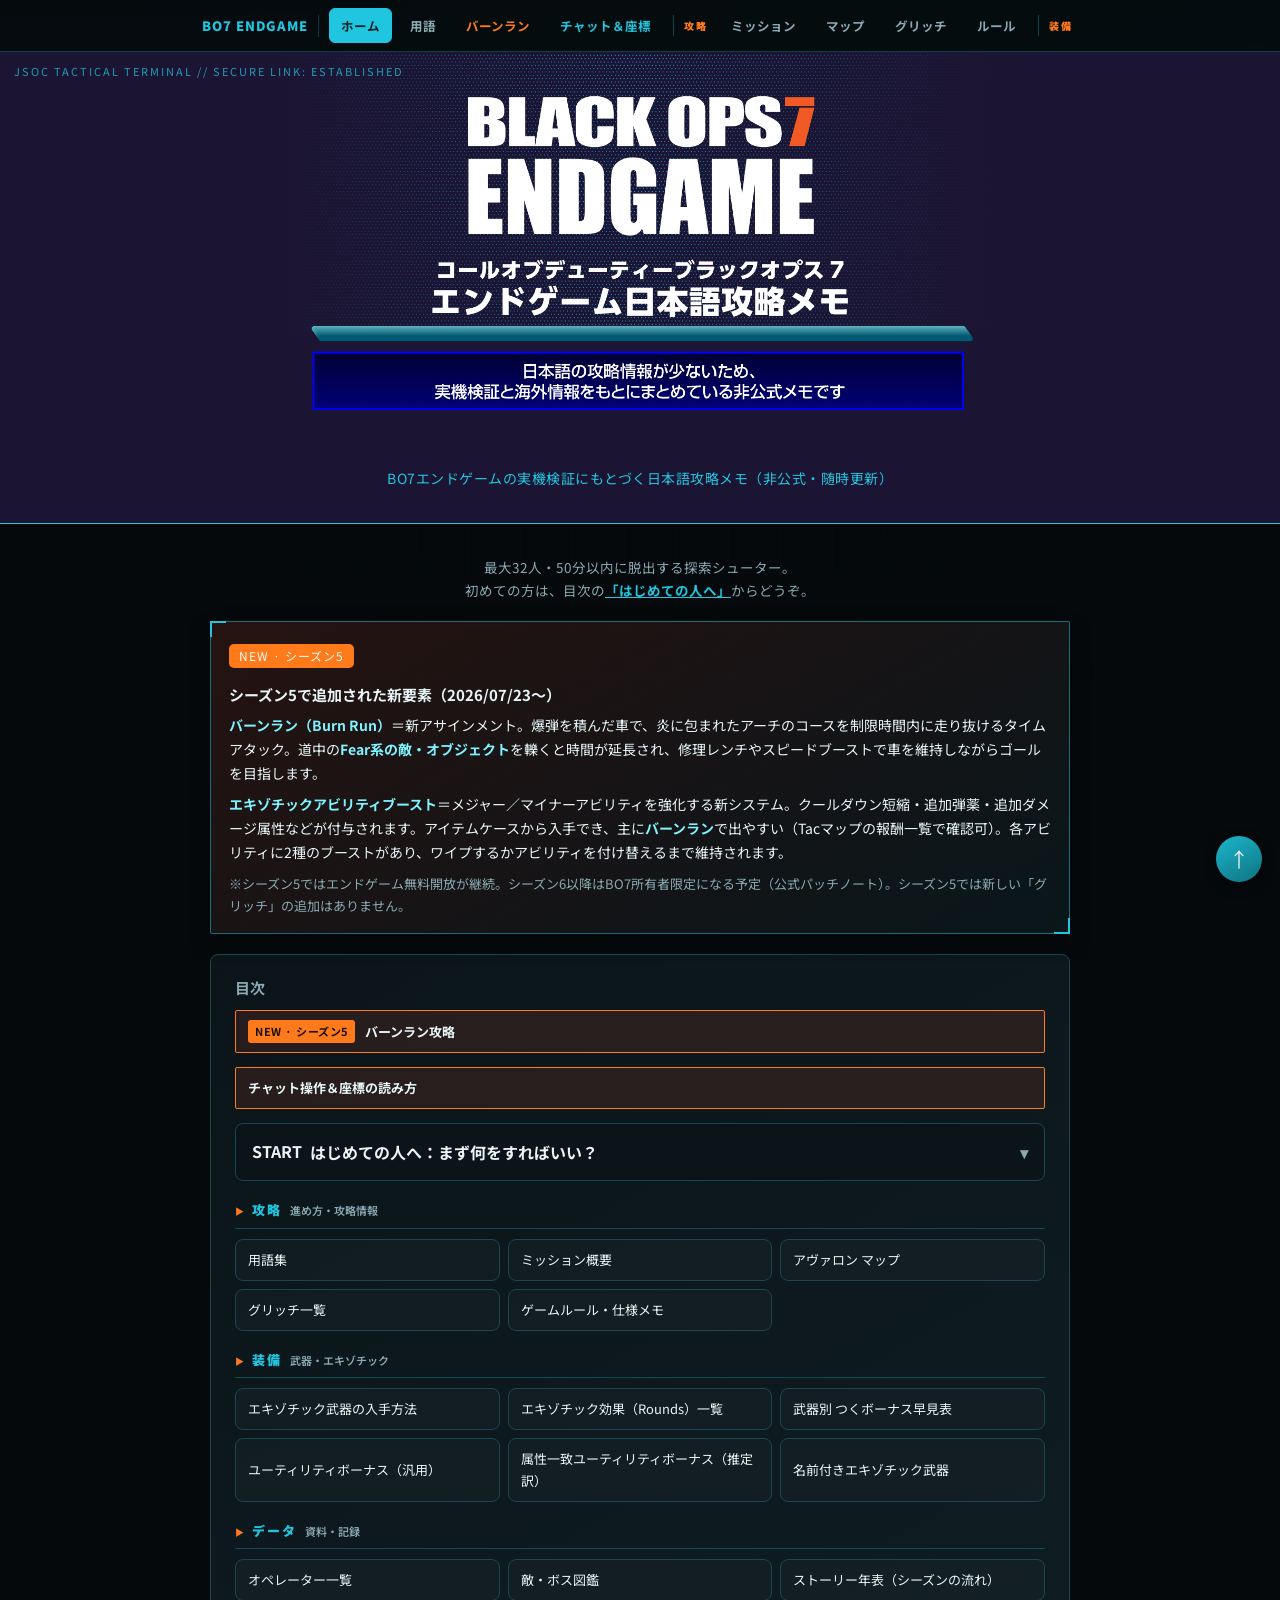
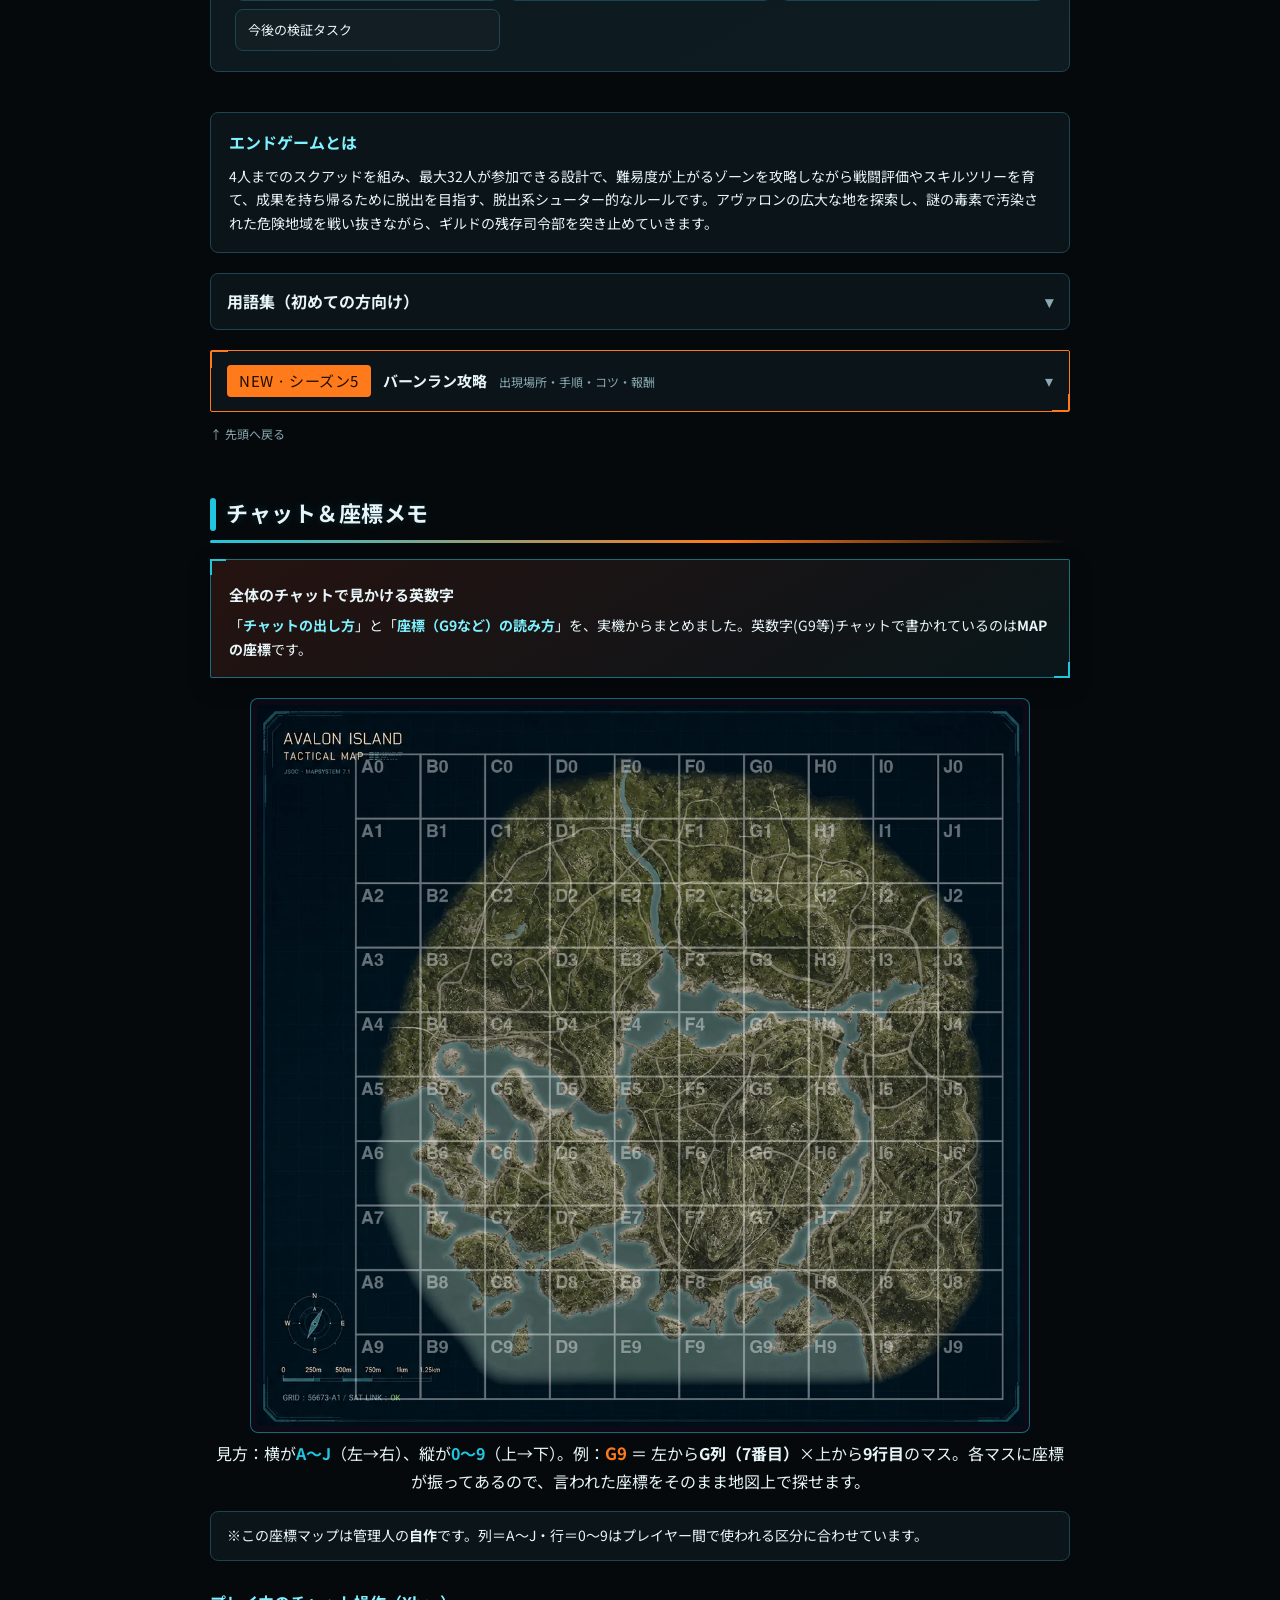
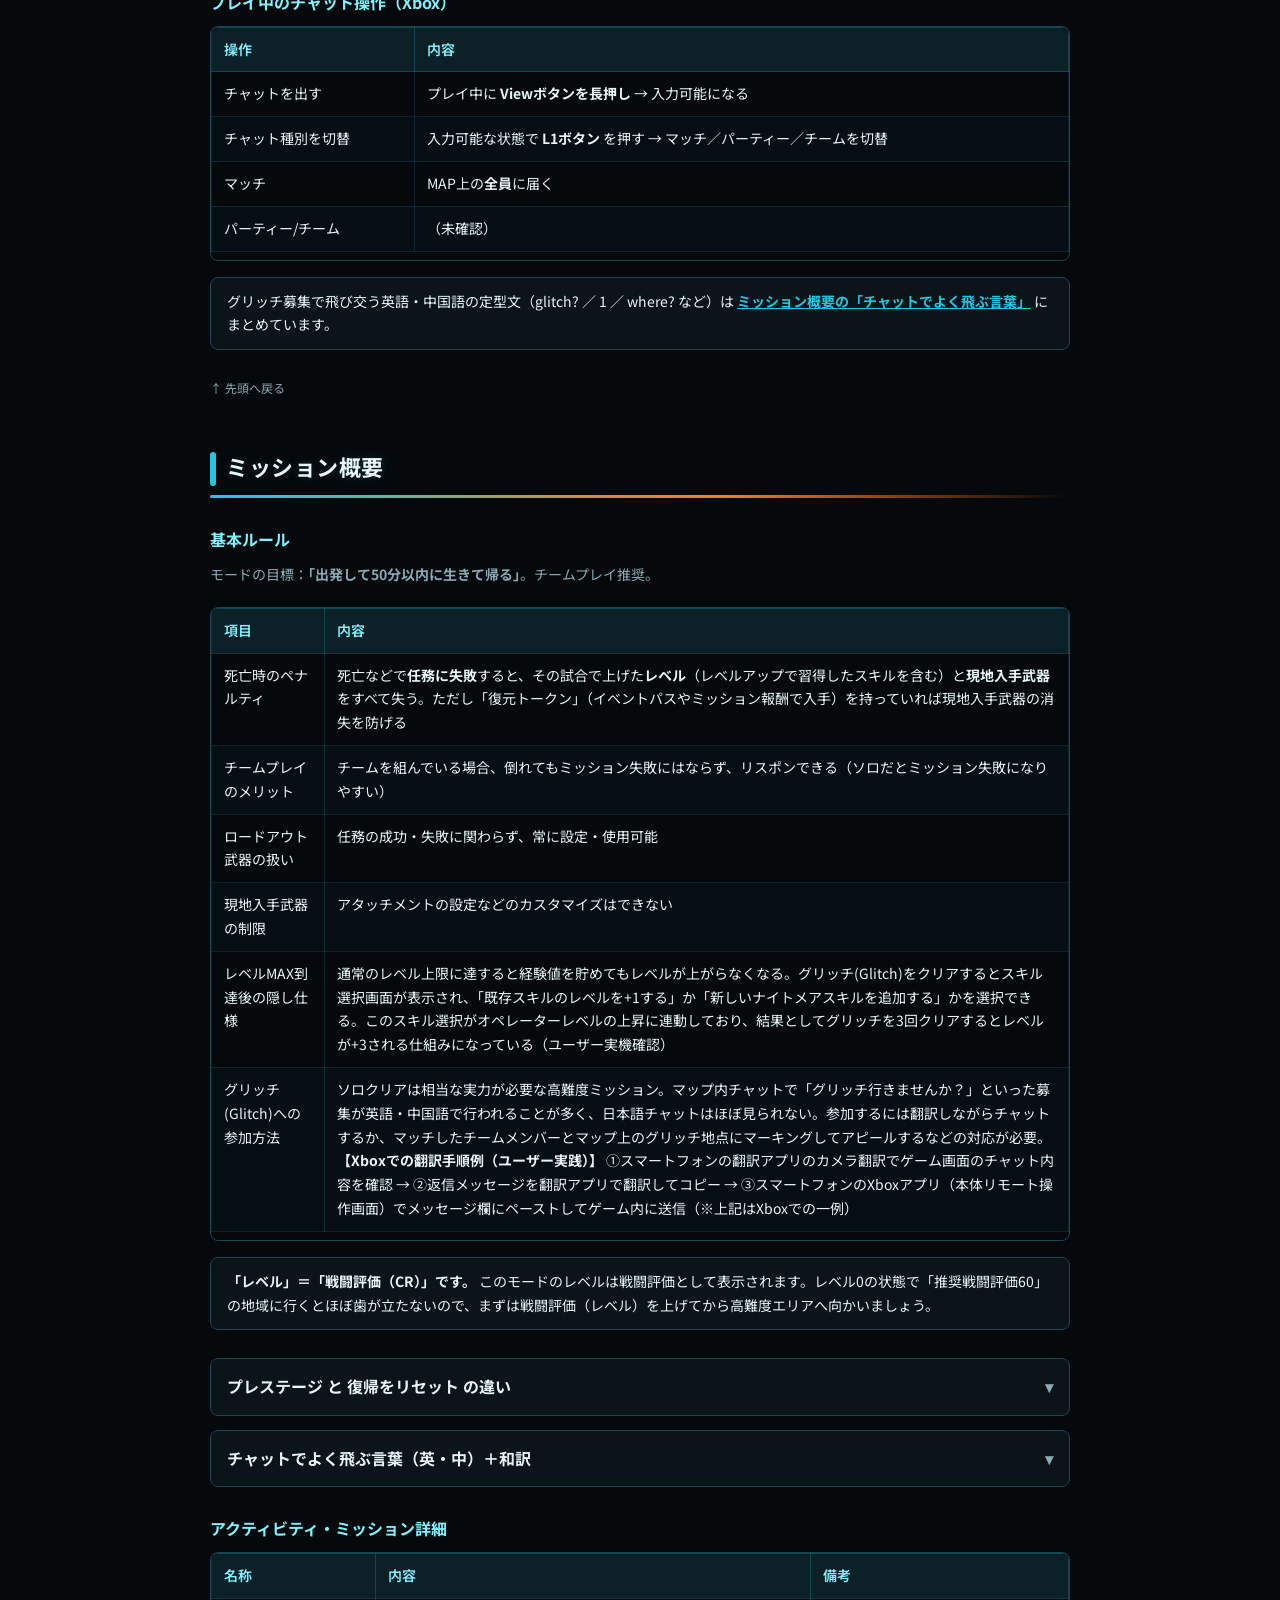
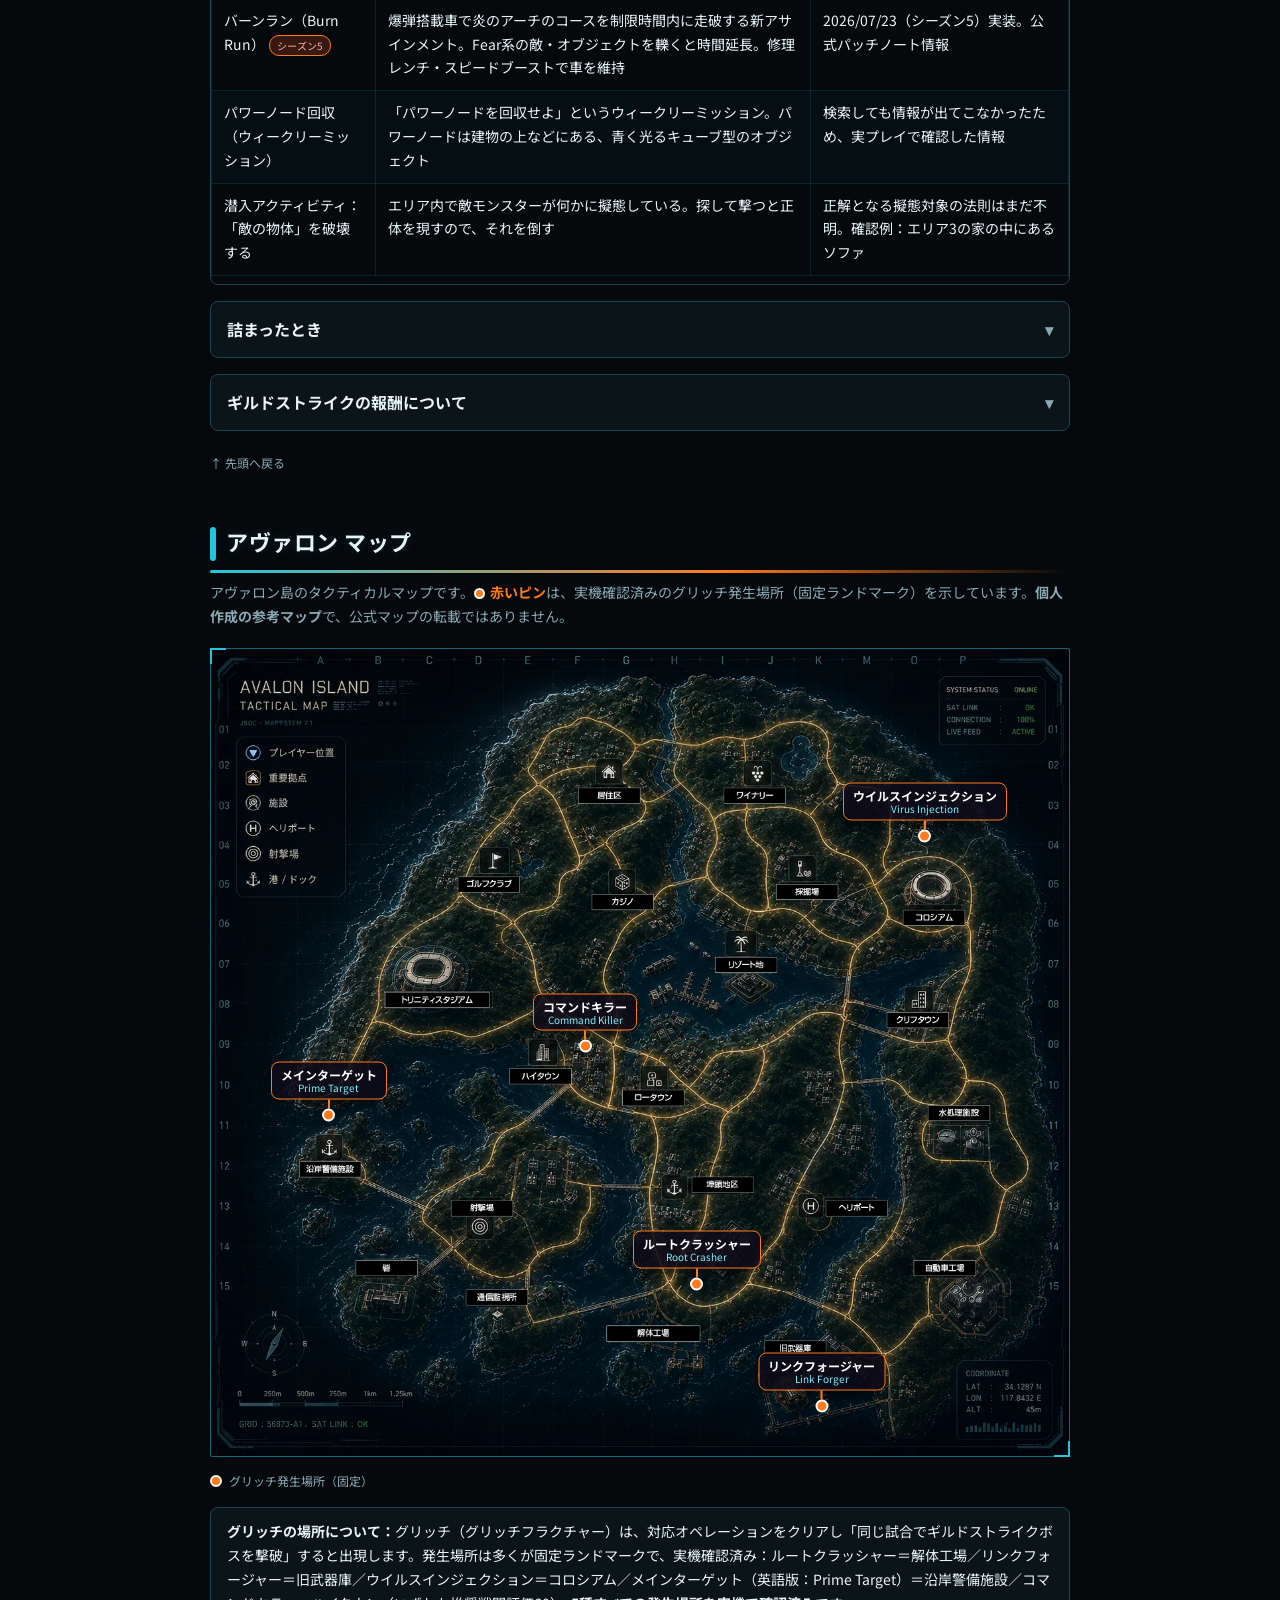
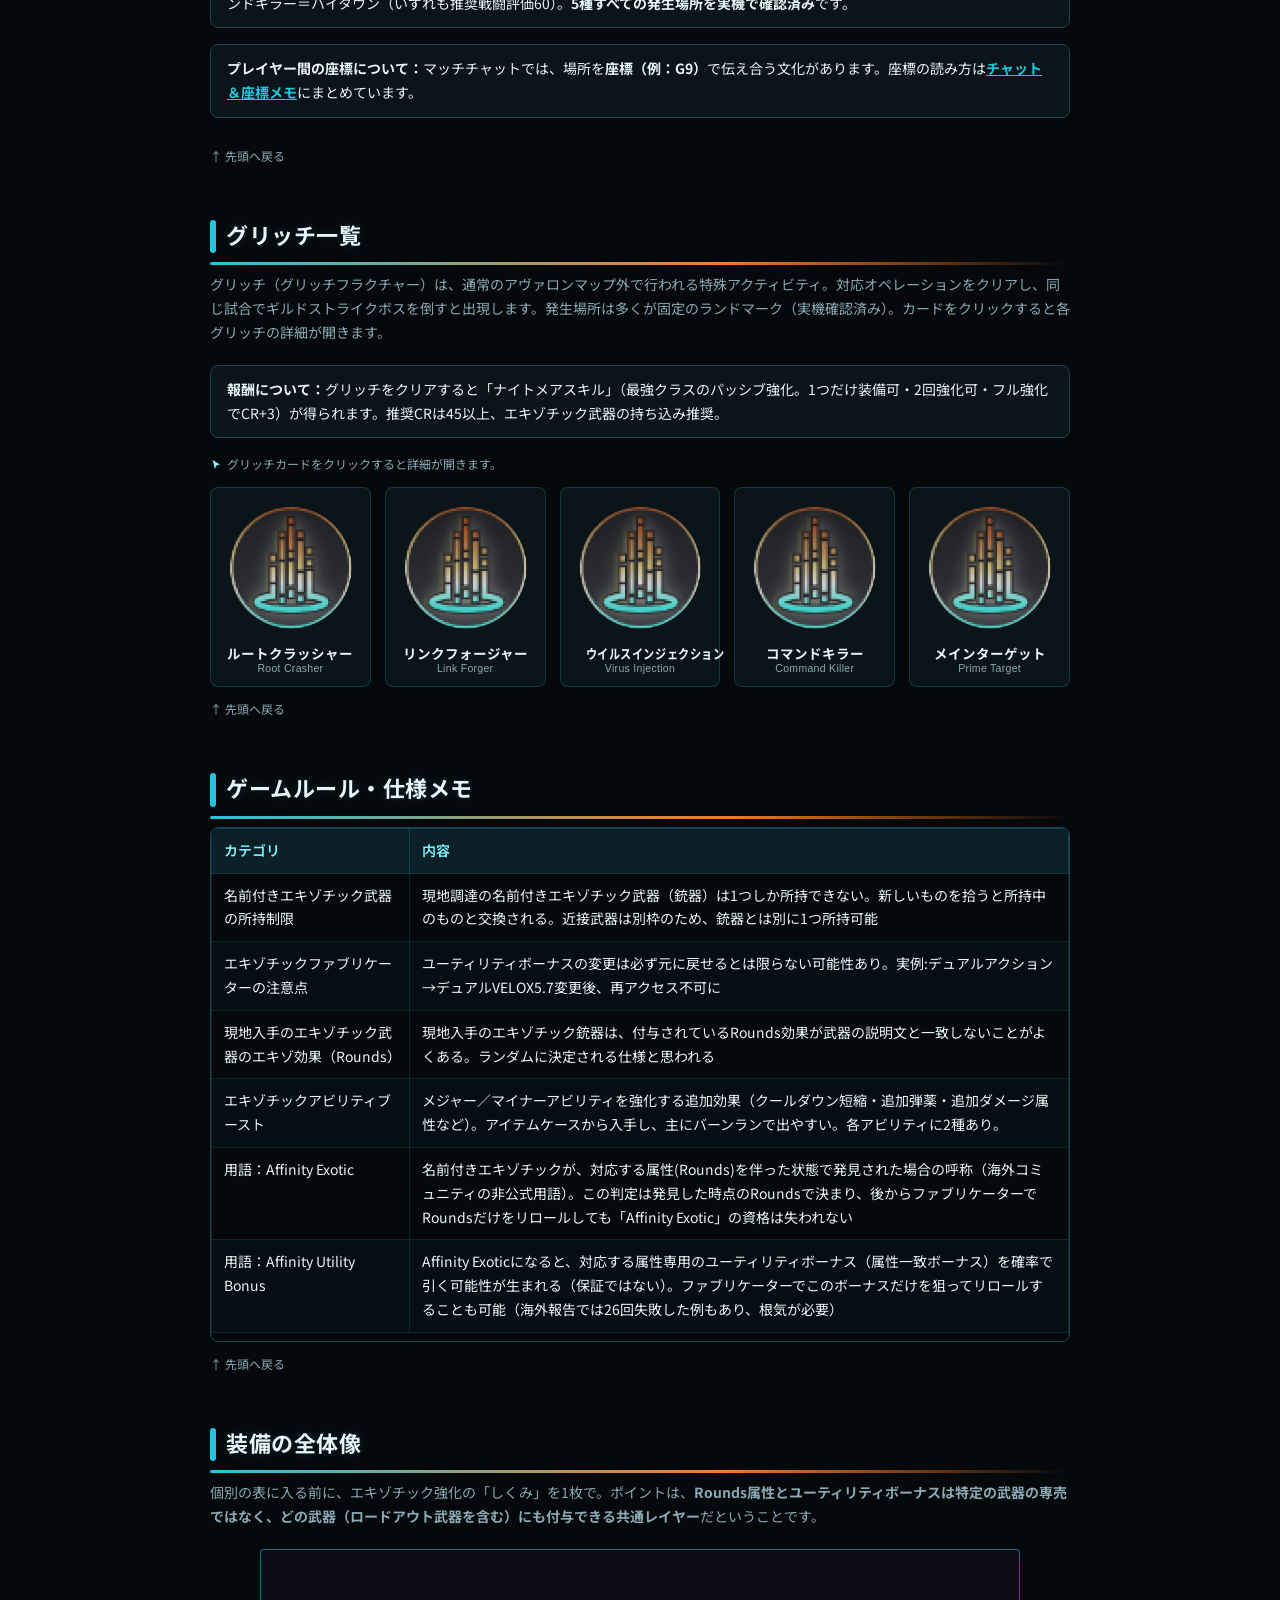
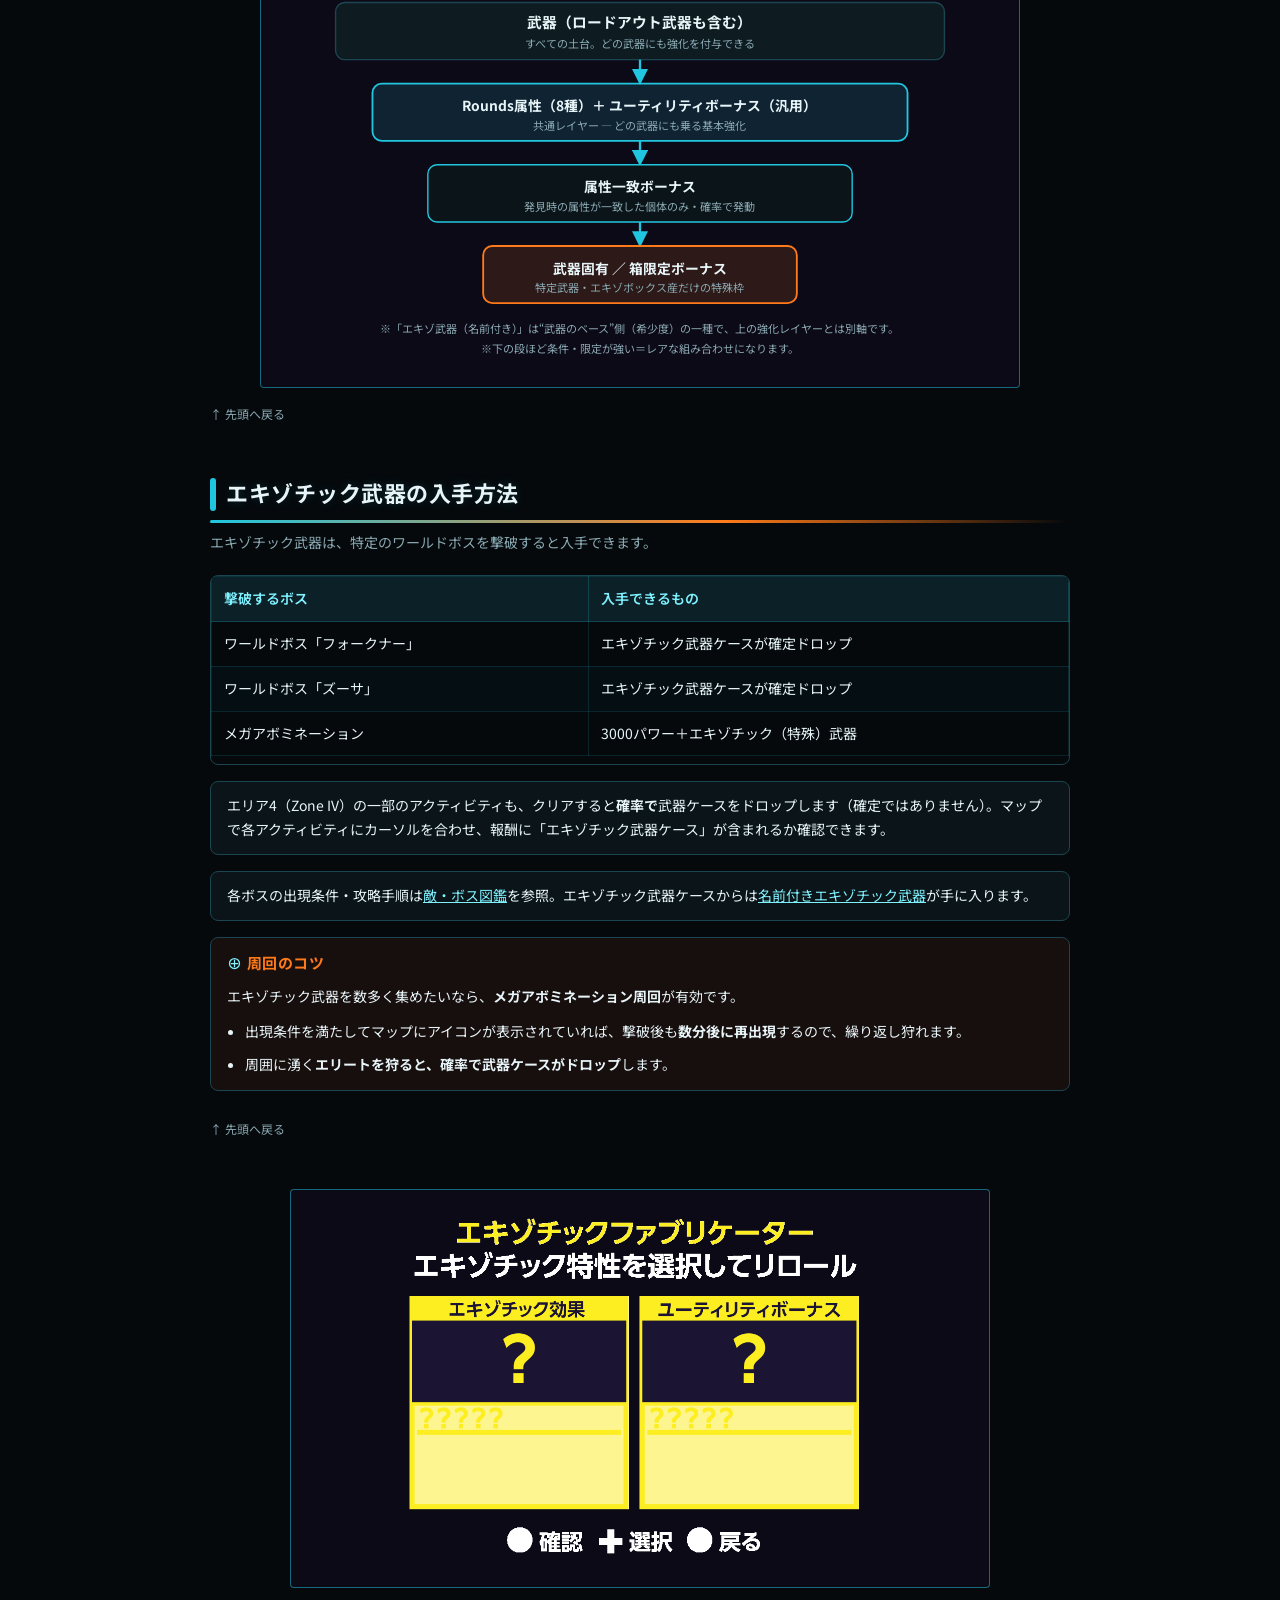
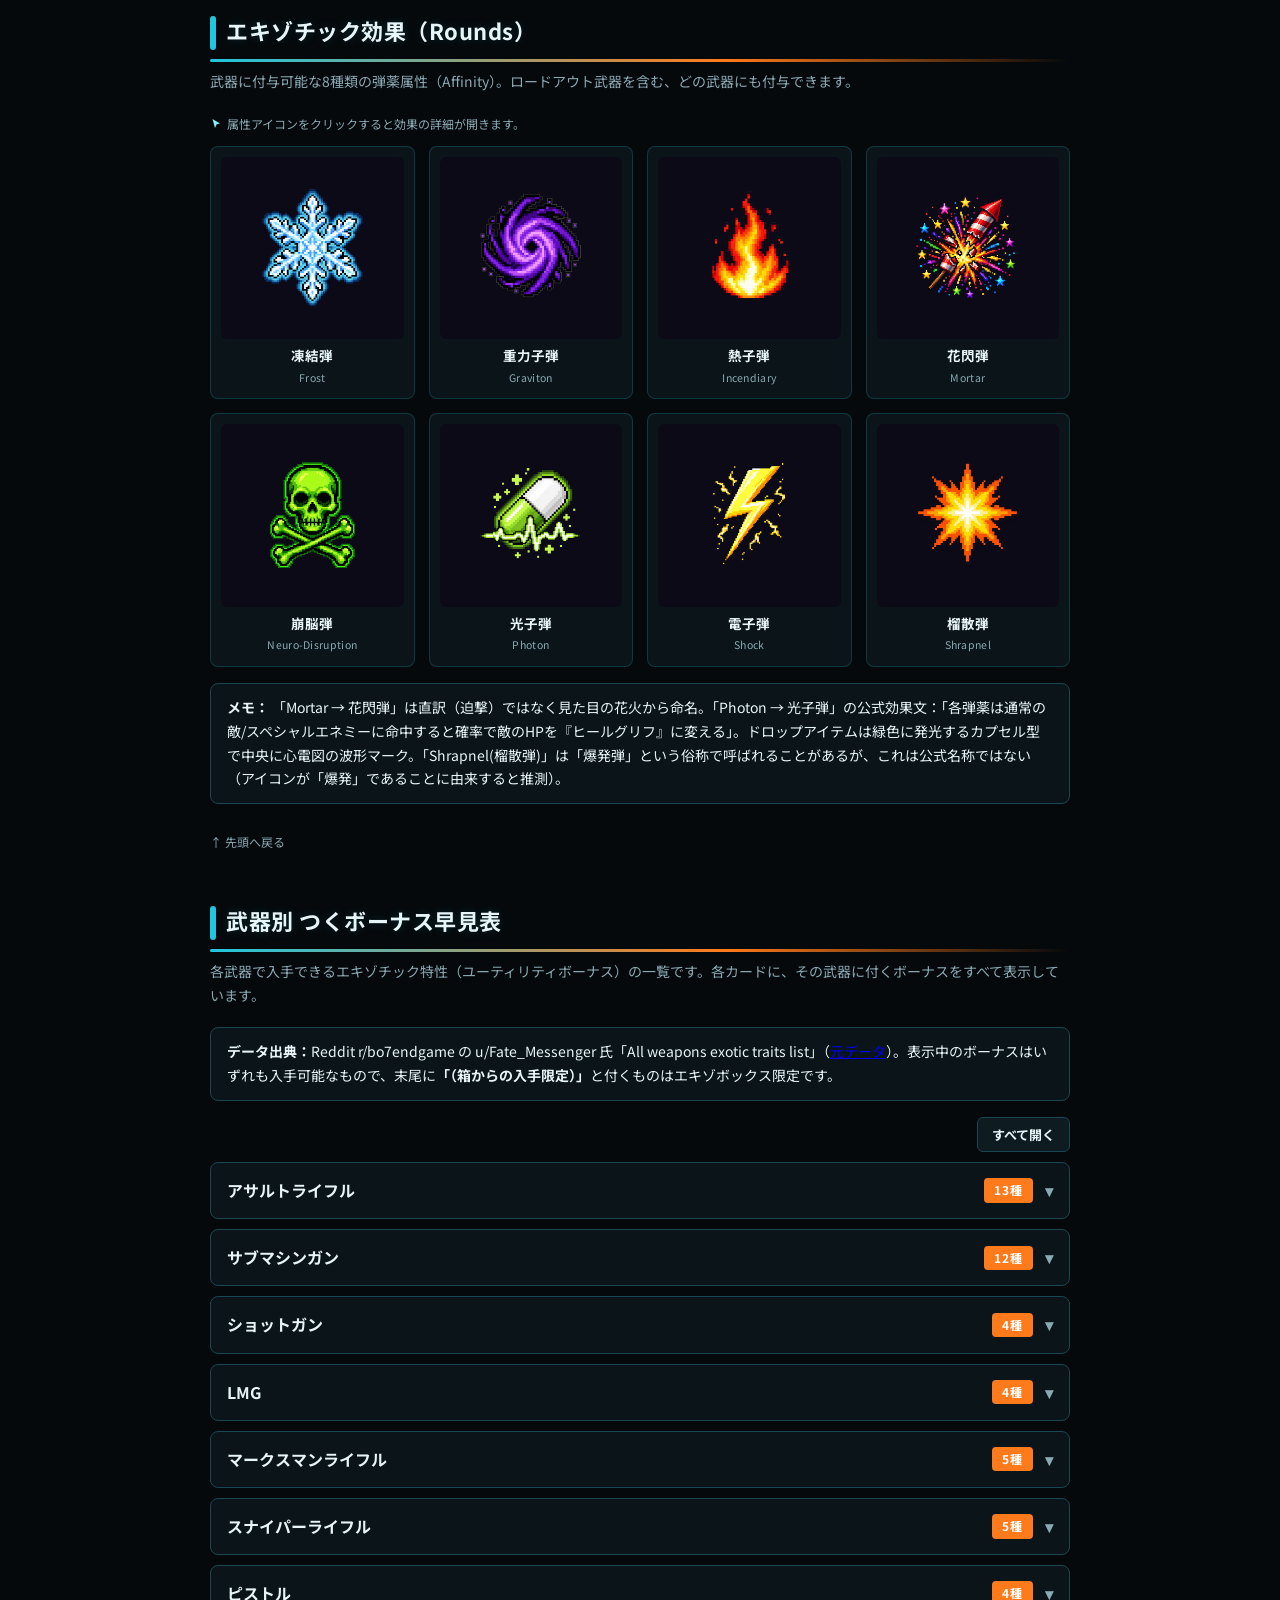
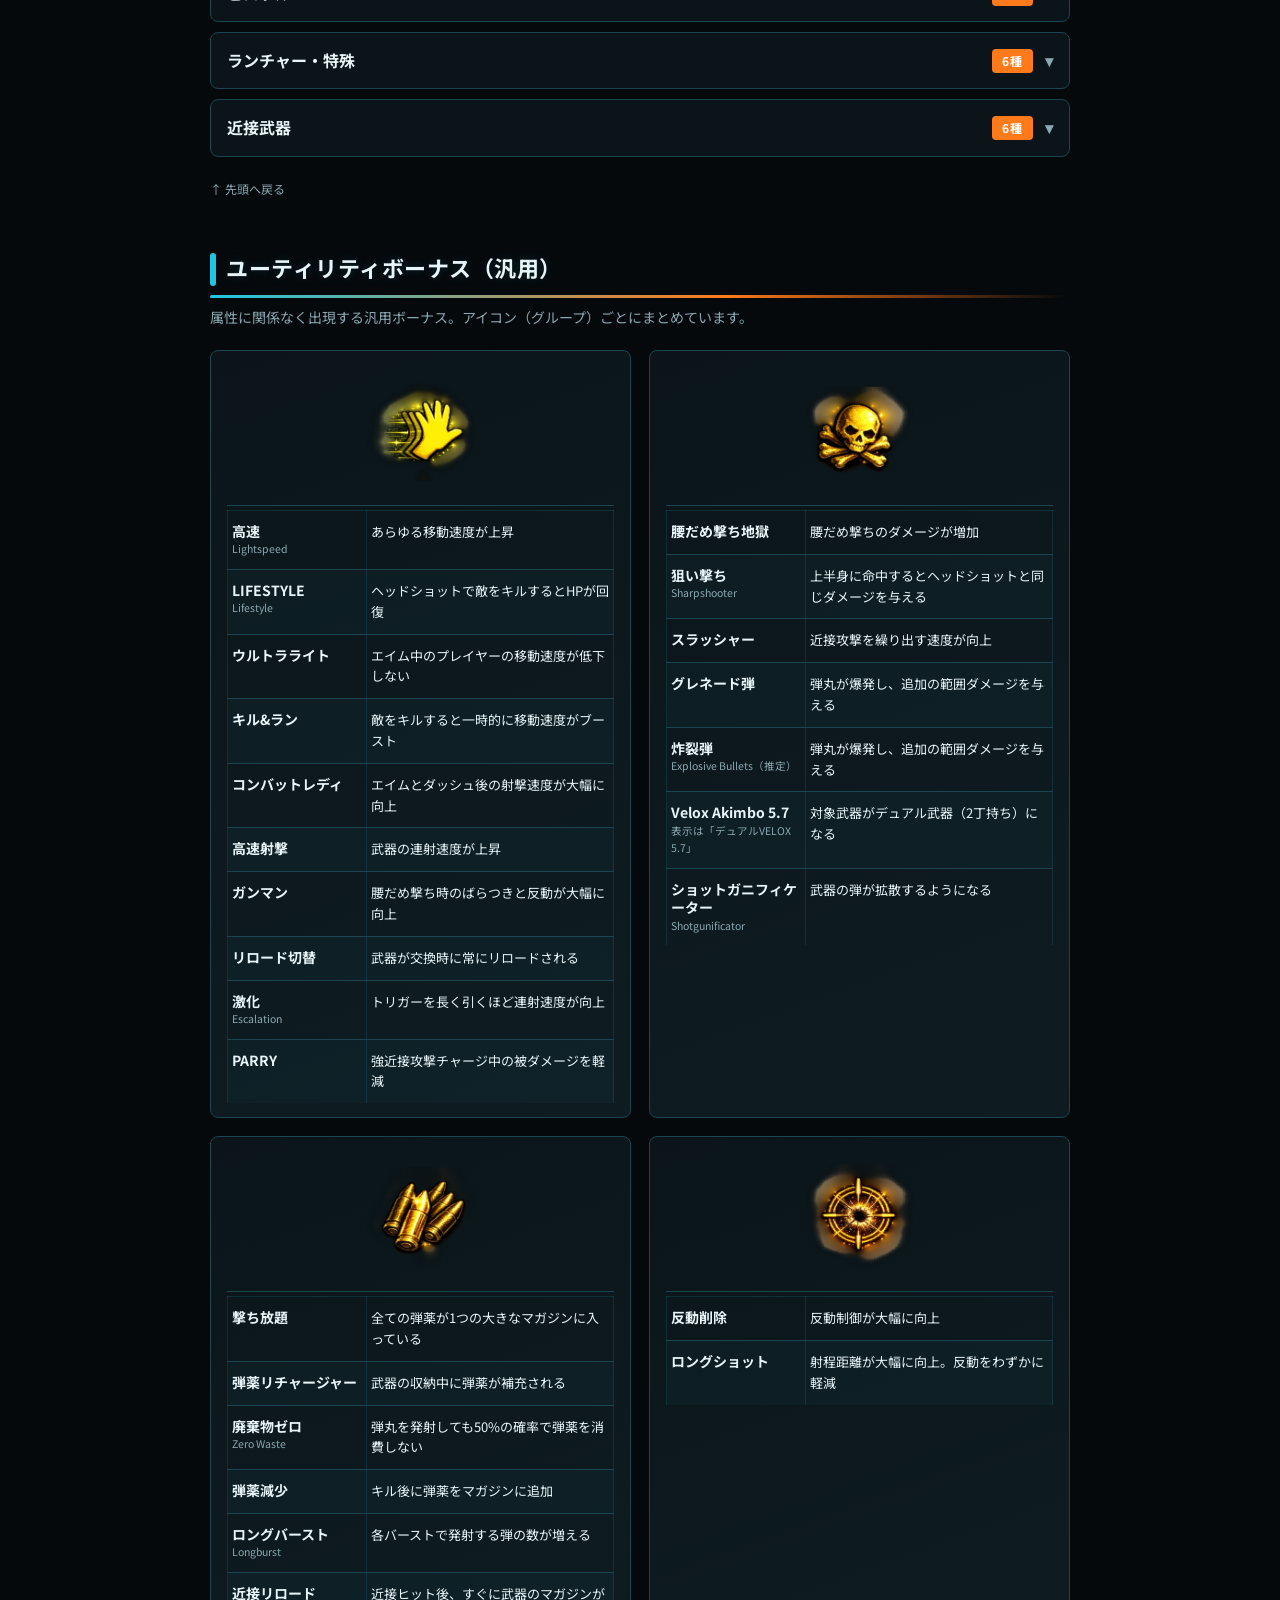
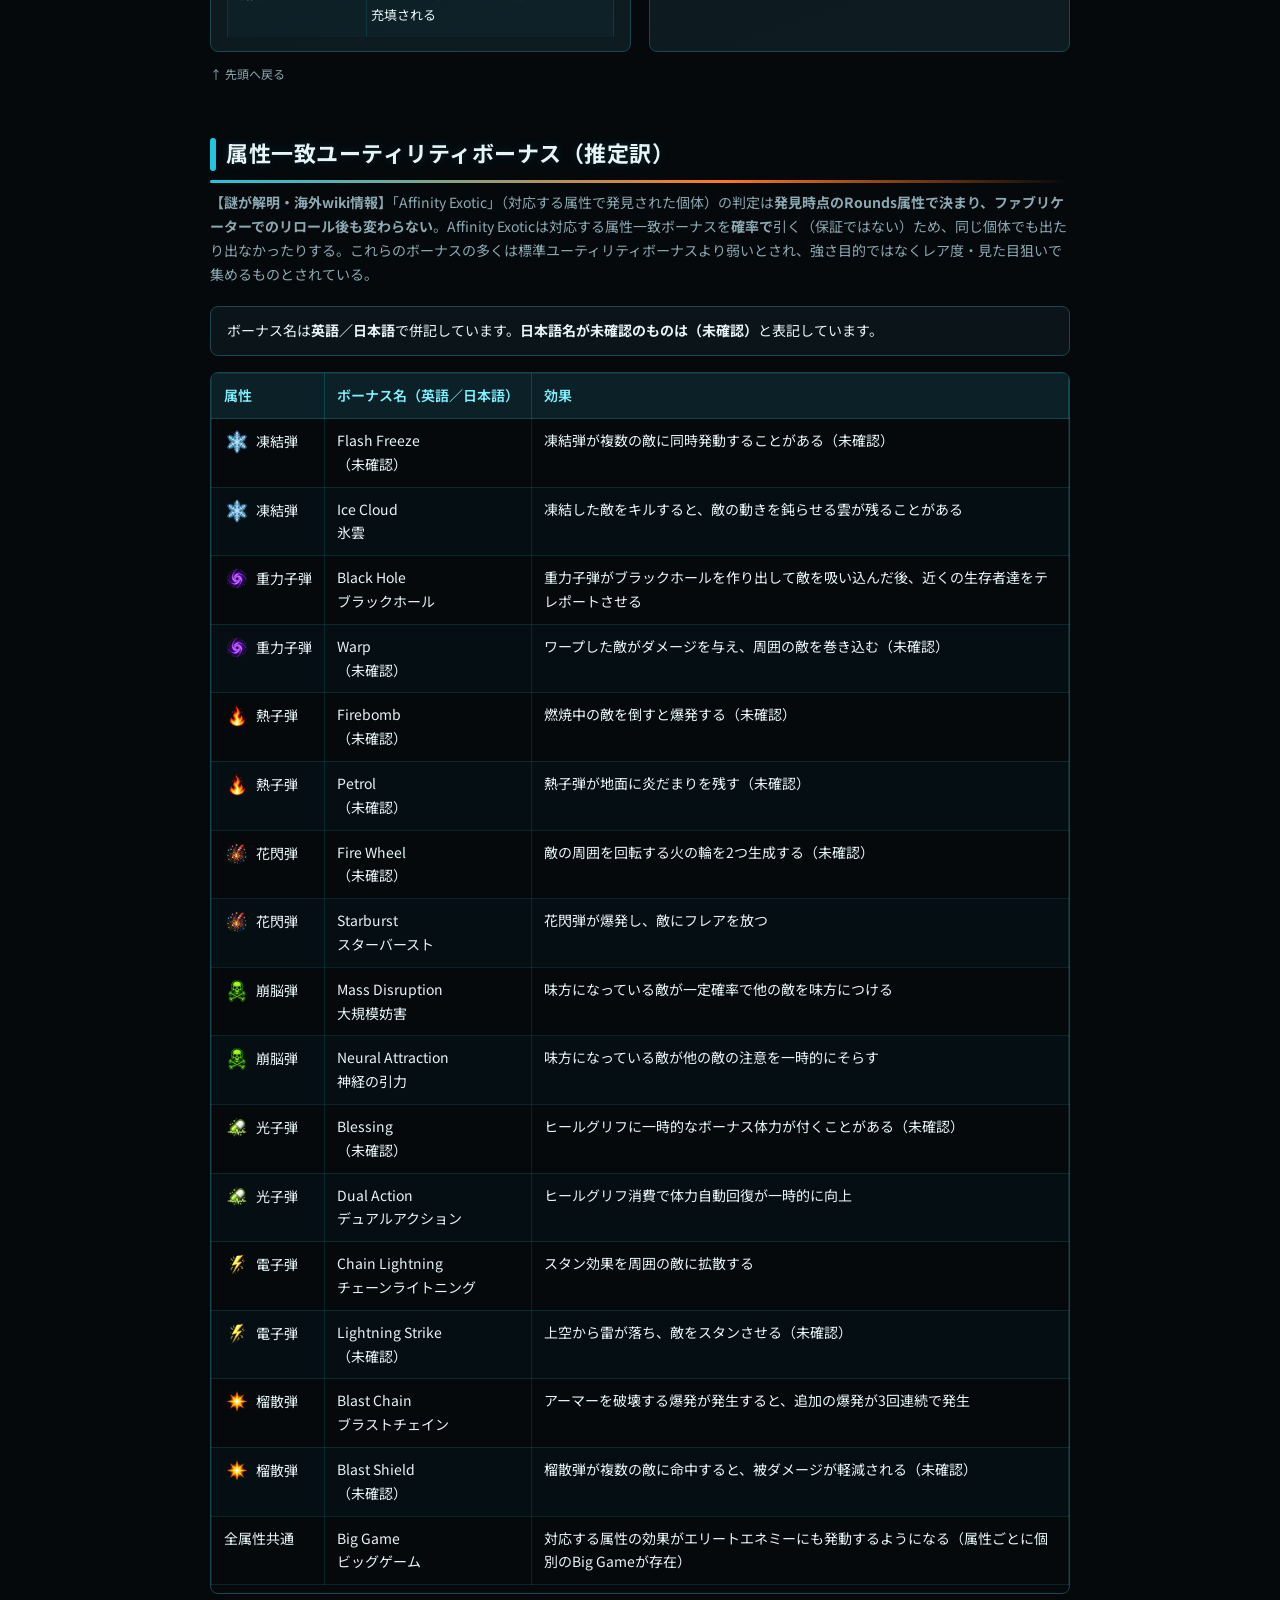
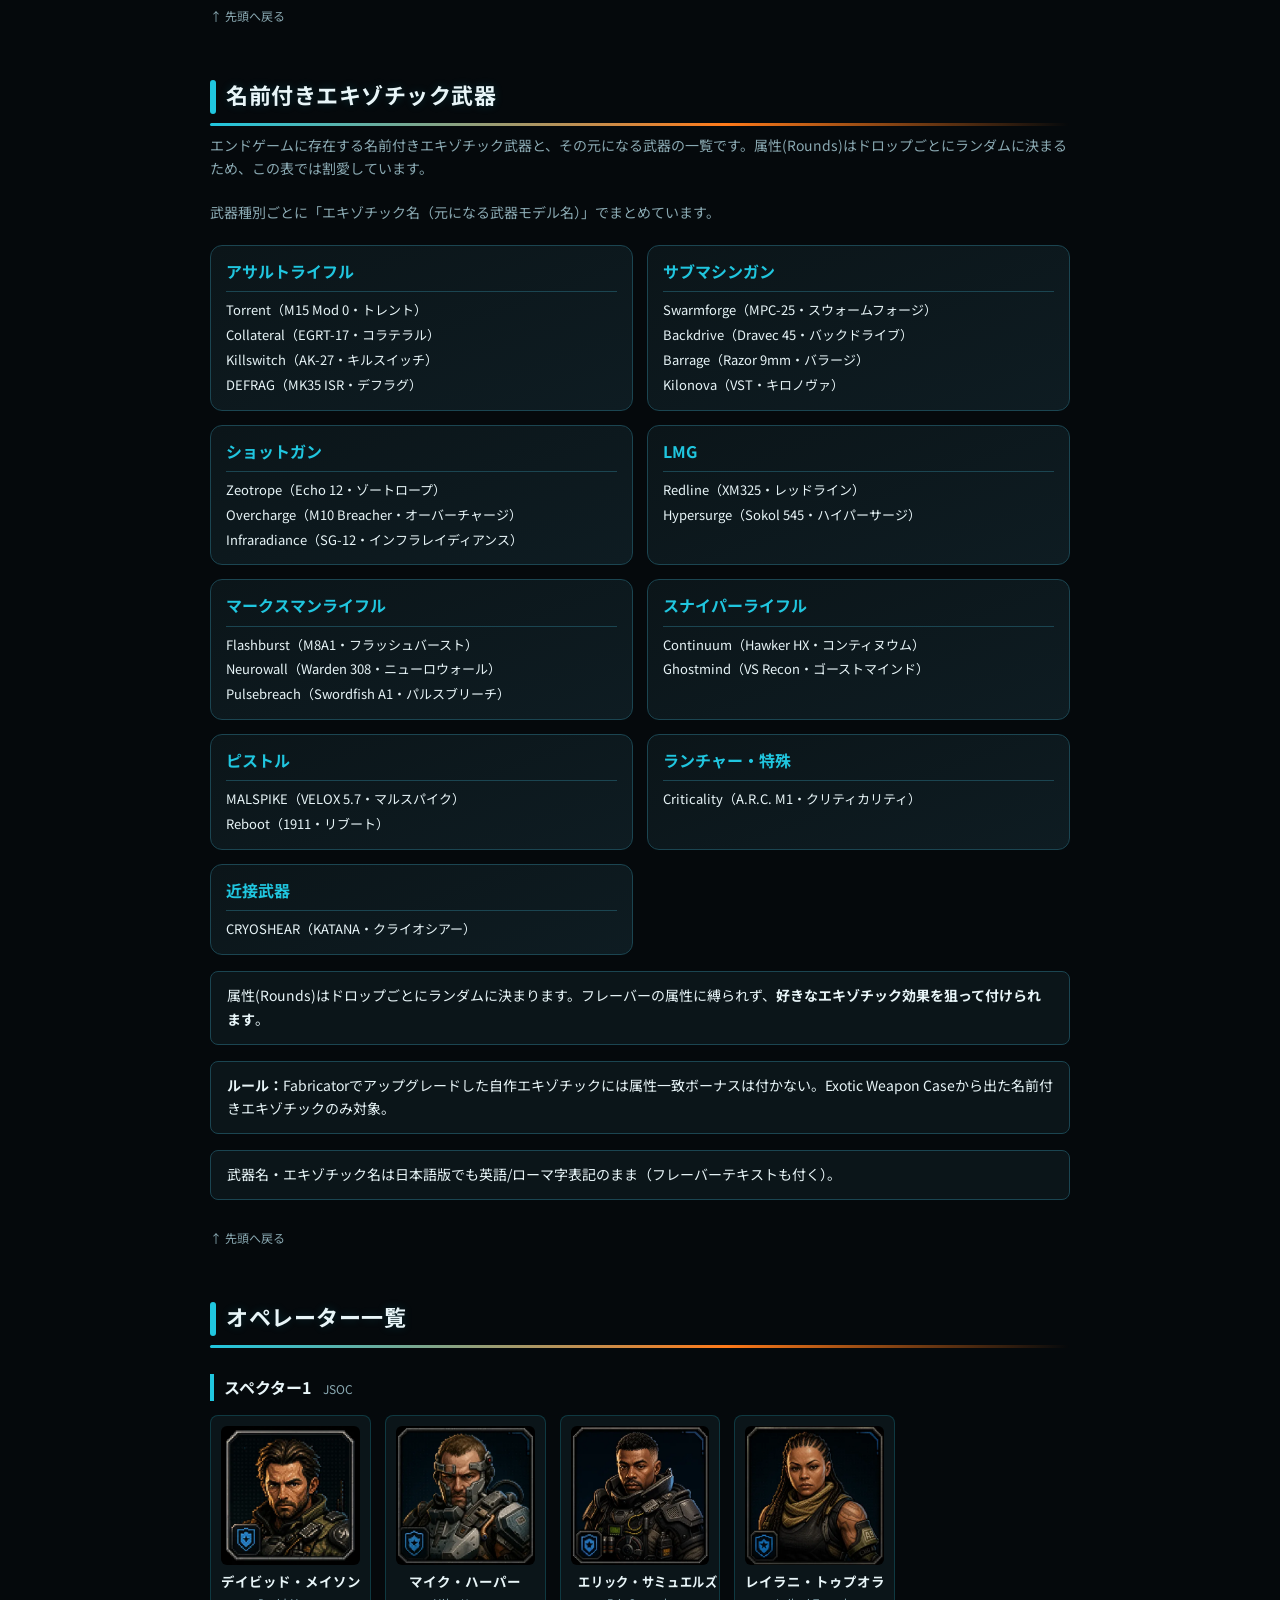
==== index.html @ c4e3d9aa "Add files via upload" ====
<!DOCTYPE html>
<html lang="ja">
<head>
<meta charset="UTF-8">
<meta name="viewport" content="width=device-width, initial-scale=1.0">
<title>BO7 エンドゲーム攻略｜メガアボミネーション出現方法・グリッチ発生場所・エキゾ属性【日本語】</title>
<meta name="description" content="Call of Duty: Black Ops 7（BO7）エンドゲームの日本語攻略メモ。メガアボミネーションの出現方法を実機検証で解説し、グリッチフラクチャーの発生場所（実機確認マップ）、エキゾチック武器の属性(Rounds)・ユーティリティボーナス一覧、オペレーター/敵ボス図鑑、名前付きエキゾチック武器、ストーリー年表までまとめた非公式まとめ（随時更新）。">
<meta name="keywords" content="BO7,Black Ops 7,ブラックオプス7,エンドゲーム,Endgame,攻略,日本語,メガアボミネーション,メガアボミネーション 出現方法,メガアボミネーション 出し方,ギルドストライク,ナイトメアゾーン,キングキラー作戦,オペレーター,エキゾチック,ワールドボス,ゾンビザウルス,HEL-A27,ユーティリティボーナス,属性一致">
<link rel="canonical" href="https://nuntamonta.github.io/bo7-endgame-jp/">
<!-- ▼ Google Search Console 所有権確認用：取得した確認タグをこの行の下に貼り付けてください
     例）<meta name="google-site-verification" content="ここに文字列"> -->
<meta property="og:type" content="website">
<meta property="og:url" content="https://nuntamonta.github.io/bo7-endgame-jp/">
<meta property="og:title" content="BO7 エンドゲーム攻略｜メガアボミネーション出現方法・グリッチ発生場所・エキゾ属性【日本語】">
<meta property="og:description" content="BO7エンドゲームの日本語攻略メモ。メガアボミネーションの出現方法、グリッチフラクチャーの発生場所（実機確認マップ）、エキゾチック武器の属性・ユーティリティボーナス一覧などを実機検証ベースでまとめた非公式まとめ。">
<meta property="og:image" content="https://nuntamonta.github.io/bo7-endgame-jp/assets/img/top_title.gif?v=20260804">
<meta property="og:locale" content="ja_JP">
<meta name="twitter:card" content="summary_large_image">
<meta name="twitter:title" content="BO7 エンドゲーム攻略｜メガアボミネーション出現方法・グリッチ発生場所">
<meta name="twitter:description" content="BO7エンドゲームの日本語攻略メモ。メガアボミネーションの出現方法、グリッチフラクチャーの発生場所（実機確認マップ）、エキゾチック武器の属性・ユーティリティボーナス一覧などを実機検証ベースでまとめた非公式まとめ。">
<meta name="twitter:image" content="https://nuntamonta.github.io/bo7-endgame-jp/assets/img/top_title.gif?v=20260804">
<link rel="preconnect" href="https://fonts.googleapis.com">
<link rel="preconnect" href="https://fonts.gstatic.com" crossorigin>
<link href="https://fonts.googleapis.com/css2?family=Noto+Sans+JP:wght@400;500;700;900&display=swap" rel="stylesheet">
<style>
  /* ============================================
     色・フォントはここで一括管理しています。
     デザインを変えたい時はまずこの :root の中身を
     書き換えるだけでサイト全体の見た目が変わります。

     配色は「BLACK OPS 7 ENDGAME」ロゴ画面（ダークネイビー
     + オレンジ + ティール + 青系ボックス）から抽出。
     ============================================ */
  :root {
    --color-bg: #19142B;            /* ダークネイビー（サイト全体の背景） */
    --color-bg-soft: #221B38;       /* カード・セクションの背景 */
    --color-bg-soft2: #1D1730;      /* テーブル縞模様 */
    --color-text: #F5F4F8;
    --color-text-muted: #A39DBC;
    --color-border: #3A3157;
    --color-accent: #EB532C;        /* オレンジ（"7"のロゴカラー） */
    --color-accent-teal: #2E8B9E;   /* ティール（区切りバー） */
    --color-accent-teal-light: #7FD1CF;
    --color-header-bg: #241C3D;     /* テーブル見出し行の背景色 */
    --color-header-text: #F5F4F8;
    --color-info-bg-1: #050033;     /* 補足ボックス（青）グラデーション始点 */
    --color-info-bg-2: #0B0A55;     /* 補足ボックス（青）グラデーション終点 */
    --color-info-border: #3D5CFF;   /* 補足ボックスの枠線 */
    --color-status-ok-bg: #16341F;
    --color-status-ok-text: #7CE2A0;
    --color-status-ok-border: #2F6B44;
    --color-status-todo-bg: #3A2A12;
    --color-status-todo-text: #F2B463;
    --color-status-todo-border: #6B4A1E;
    --font-display: "Anton", "Oswald", sans-serif;
    --font-heading-jp: "Zen Kaku Gothic New", "Noto Sans JP", sans-serif;
    --font-body: "Noto Sans JP", "Hiragino Kaku Gothic ProN", "Yu Gothic", "Meiryo", sans-serif;
    --font-heading: var(--font-heading-jp);
    --max-width: 900px;
  }

  * { box-sizing: border-box; }

  body {
    margin: 0;
    background: var(--color-bg);
    color: var(--color-text);
    font-family: var(--font-body);
    line-height: 1.7;
    font-size: 16px;
  }

  /* ---- ヒーローヘッダー ---- */
  header.page-header {
    position: relative;
    overflow: hidden;
    background: #1b1432;
    padding: 0 24px 32px;
    text-align: center;
    isolation: isolate;
  }

  .hero-image {
    display: block;
    width: 100%;
    max-width: 720px;
    height: auto;
    margin: 0 auto;
  }

  .container {
    max-width: var(--max-width);
    margin: 0 auto;
    padding: 32px 20px 80px;
  }

  nav.toc {
    background: var(--color-bg-soft);
    border: 1px solid var(--color-border);
    border-radius: 6px;
    padding: 20px 24px;
    margin-bottom: 40px;
  }

  nav.toc h2 {
    font-size: 15px;
    margin: 0 0 10px;
    color: var(--color-text-muted);
    font-family: var(--font-heading-jp);
  }

  nav.toc ol {
    margin: 0;
    padding-left: 20px;
  }

  nav.toc a {
    color: var(--color-text);
    text-decoration: none;
  }

  nav.toc a:hover {
    color: var(--color-accent-teal-light);
    text-decoration: underline;
  }

  section {
    margin-bottom: 56px;
    scroll-margin-top: 20px;
  }

  section h2 {
    font-size: 22px;
    font-family: var(--font-heading-jp);
    color: var(--color-text);
    border-bottom: 3px solid var(--color-accent);
    padding-bottom: 8px;
    margin-bottom: 8px;
  }

  section h3 {
    font-size: 17px;
    margin: 28px 0 10px;
    color: var(--color-accent-teal-light);
    font-family: var(--font-heading-jp);
  }

  .lead {
    color: var(--color-text-muted);
    font-size: 14px;
    margin-top: 0;
    margin-bottom: 20px;
  }

  .note {
    background: var(--color-bg-soft);
    border-left: 3px solid var(--color-accent-teal);
    padding: 12px 16px;
    font-size: 14px;
    margin: 16px 0;
    border-radius: 0 4px 4px 0;
    color: var(--color-text);
  }

  table {
    width: 100%;
    border-collapse: collapse;
    font-size: 14px;
    margin-bottom: 8px;
  }

  caption {
    text-align: left;
    font-size: 13px;
    color: var(--color-text-muted);
    margin-bottom: 6px;
  }

  th, td {
    border: 1px solid var(--color-border);
    padding: 10px 12px;
    text-align: left;
    vertical-align: top;
  }

  th {
    background: var(--color-header-bg);
    color: var(--color-header-text);
    font-weight: 600;
    white-space: nowrap;
  }

  tr:nth-child(even) td {
    background: var(--color-bg-soft2);
  }

  .status-ok {
    background: var(--color-status-ok-bg) !important;
    color: var(--color-status-ok-text) !important;
  }

  .status-todo {
    background: var(--color-status-todo-bg) !important;
    color: var(--color-status-todo-text) !important;
  }

  .table-scroll {
    overflow-x: auto;
    border-radius: 6px;
  }

  .effect-icon {
    display: block;
    width: 40px;
    height: 40px;
    object-fit: contain;
    border-radius: 4px;
  }

  /* ---- エキゾチック効果リスト（アイコン+名前+効果の横並び） ---- */
  .effect-list {
    display: flex;
    flex-direction: column;
  }

  .effect-row {
    display: flex;
    align-items: center;
    gap: 20px;
    padding: 16px 4px;
    border-bottom: 1px solid var(--color-border);
  }

  .effect-row:last-child {
    border-bottom: none;
  }

  .effect-icon-box {
    flex-shrink: 0;
    width: 56px;
    height: 56px;
    background: var(--color-bg-soft2);
    border-radius: 8px;
    display: flex;
    align-items: center;
    justify-content: center;
  }

  .effect-icon-box img {
    width: 40px;
    height: 40px;
    object-fit: contain;
  }

  .effect-name {
    flex-shrink: 0;
    width: 130px;
    display: flex;
    flex-direction: column;
    align-items: center;
    text-align: center;
  }

  .effect-name .jp {
    font-weight: 700;
    font-size: 16px;
    color: var(--color-text);
  }

  .effect-name .en {
    font-size: 12px;
    color: var(--color-text-muted);
  }

  .effect-desc {
    flex: 1;
    font-size: 14px;
    color: var(--color-text);
  }

  @media (max-width: 600px) {
    .effect-row {
      flex-wrap: wrap;
    }
    .effect-name {
      width: auto;
      align-items: flex-start;
      text-align: left;
    }
    .effect-desc {
      flex-basis: 100%;
      margin-top: 4px;
    }
  }

  .effect-icon-box.emoji {
    font-size: 26px;
    line-height: 1;
  }

  ul.todo-list {
    list-style: none;
    padding: 0;
    margin: 0;
  }

  ul.todo-list li {
    padding: 10px 14px;
    border: 1px solid var(--color-border);
    border-radius: 4px;
    margin-bottom: 8px;
    font-size: 14px;
    display: flex;
    gap: 10px;
    align-items: flex-start;
    background: var(--color-bg-soft);
  }

  ul.todo-list li .badge {
    flex-shrink: 0;
    font-size: 11px;
    padding: 2px 8px;
    border-radius: 999px;
    background: var(--color-bg-soft2);
    border: 1px solid var(--color-border);
    color: var(--color-text-muted);
  }

  footer {
    text-align: center;
    font-size: 12px;
    color: var(--color-text-muted);
    padding: 24px;
    border-top: 1px solid var(--color-border);
  }

  a.back-to-top {
    display: inline-block;
    margin-top: 12px;
    font-size: 12px;
    color: var(--color-text-muted);
    text-decoration: none;
  }

  a.back-to-top:hover {
    color: var(--color-accent-teal-light);
  }

  @media (max-width: 600px) {
    table, thead, tbody, th, td, tr { display: block; }
    thead tr { display: none; }
    td {
      border: none;
      border-bottom: 1px solid var(--color-border);
      padding: 6px 4px;
    }
    td::before {
      content: attr(data-label);
      display: block;
      font-size: 11px;
      color: var(--color-text-muted);
      margin-bottom: 2px;
    }
    tr {
      margin-bottom: 16px;
      border: 1px solid var(--color-border);
      border-radius: 6px;
      padding: 8px;
    }
  }

  /* ============================================
     登場人物相関図（捜査ボード風）
     ダークネイビー配色 + 赤い糸 + 画鋲。
     カードはドラッグで移動でき、糸が追従します。
     ============================================ */
  .board-toolbar {
    display: flex;
    align-items: center;
    justify-content: space-between;
    gap: 12px;
    flex-wrap: wrap;
    margin-bottom: 12px;
  }

  .board-hint {
    font-size: 13px;
    color: var(--color-text-muted);
  }

  .board-reset {
    font-size: 13px;
    font-family: var(--font-heading-jp);
    color: var(--color-text);
    background: var(--color-bg-soft);
    border: 1px solid var(--color-border);
    border-radius: 6px;
    padding: 6px 14px;
    cursor: pointer;
  }
  .board-reset:hover { border-color: var(--color-accent-teal); color: var(--color-accent-teal-light); }

  .board-scroll {
    overflow-x: auto;
    border-radius: 10px;
  }

  .board {
    position: relative;
    width: 1040px;
    height: 780px;
    background:
      radial-gradient(rgba(255,255,255,0.04) 1px, transparent 1.4px) 0 0 / 22px 22px,
      linear-gradient(160deg, #1c1533 0%, #171029 100%);
    border: 12px solid #0d0a18;
    border-radius: 10px;
    box-shadow: inset 0 0 60px rgba(0,0,0,0.55);
    touch-action: none;
    user-select: none;
  }

  /* SVG（赤い糸）はカードの背面 */
  #boardStrings {
    position: absolute;
    inset: 0;
    width: 100%;
    height: 100%;
    z-index: 1;
    pointer-events: none;
  }
  #boardStrings .string-solid {
    stroke: #d24b3a;
    stroke-width: 2.4;
    stroke-linecap: round;
  }
  #boardStrings .string-dashed {
    stroke: rgba(210,75,58,0.55);
    stroke-width: 1.8;
    stroke-dasharray: 7 7;
    stroke-linecap: round;
  }

  /* 共通ドラッグ要素 */
  .case-card, .sticky, .board-title {
    position: absolute;
    z-index: 2;
    cursor: grab;
    box-shadow: 0 6px 16px rgba(0,0,0,0.45);
    transition: box-shadow 0.15s ease;
  }
  .case-card.dragging, .sticky.dragging, .board-title.dragging {
    cursor: grabbing;
    box-shadow: 0 14px 30px rgba(0,0,0,0.6);
  }

  /* 画鋲（各要素の上辺中央） */
  .case-card::before, .sticky::before {
    content: "";
    position: absolute;
    top: -7px;
    left: 50%;
    transform: translateX(-50%);
    width: 13px;
    height: 13px;
    border-radius: 50%;
    background: radial-gradient(circle at 35% 30%, #ff8a6b, #eb532c 55%, #a5301a);
    box-shadow: 0 2px 3px rgba(0,0,0,0.5);
    z-index: 3;
  }

  /* 人物カード */
  .case-card {
    width: 158px;
    min-height: 104px;
    padding: 14px 12px 12px;
    border-radius: 6px;
    text-align: center;
    display: flex;
    flex-direction: column;
    align-items: center;
    gap: 3px;
    border: 1px solid var(--color-border);
    background: #241c3d;
  }
  .cc-letter {
    font-family: var(--font-display);
    font-size: 34px;
    line-height: 1;
    letter-spacing: 1px;
    opacity: 0.9;
  }
  .cc-face {
    width: 88px;
    height: 88px;
    object-fit: cover;
    border-radius: 6px;
    border: 2px solid rgba(255,255,255,0.15);
    -webkit-user-drag: none;
    user-select: none;
  }
  .case-card.jsoc    .cc-face { border-color: #3d5cff; }
  .case-card.guild   .cc-face { border-color: #b23a48; }
  .case-card.neutral .cc-face { border-color: #4a4460; }

  /* オペレーター一覧ギャラリー */
  .op-faction-ttl {
    font-family: var(--font-heading-jp);
    font-weight: 700;
    font-size: 16px;
    margin: 26px 0 14px;
    padding-left: 10px;
    border-left: 4px solid var(--color-accent-teal);
    color: var(--color-text);
  }
  .op-faction-ttl small { font-weight: 400; font-size: 12px; color: var(--color-text-muted); margin-left: 8px; }
  .op-grid {
    display: grid;
    grid-template-columns: repeat(auto-fill, minmax(140px, 1fr));
    gap: 14px;
  }
  .op-card {
    border: 1px solid var(--color-border);
    border-radius: 8px;
    padding: 10px 10px 12px;
    text-align: center;
    background: var(--color-bg-soft);
  }
  .op-card img {
    width: 100%;
    aspect-ratio: 1 / 1;
    object-fit: cover;
    border-radius: 6px;
    display: block;
  }
  .op-name { font-family: var(--font-heading-jp); font-weight: 700; font-size: 13.5px; color: var(--color-text); margin-top: 8px; line-height: 1.3; white-space: nowrap; display: inline-block; transform-origin: center; }
  .op-en   { font-size: 10.5px; color: var(--color-text-muted); letter-spacing: 0.3px; }
  .op-tag  { display: inline-block; margin-top: 6px; font-size: 10px; padding: 2px 8px; border-radius: 20px; background: rgba(255,255,255,0.08); color: var(--color-text-muted); }
  .op-role { font-size: 11px; color: var(--color-text-muted); margin-top: 5px; line-height: 1.35; }

  /* 敵カード（クリックでモーダル） */
  .enemy-hint { font-size: 12px; color: var(--color-text-muted); margin: 2px 0 12px; }
  button.enemy-card {
    font: inherit; color: inherit; cursor: pointer;
    appearance: none; -webkit-appearance: none; width: 100%;
    transition: transform .08s ease, border-color .12s ease;
  }
  button.enemy-card:hover { border-color: var(--color-accent-teal); transform: translateY(-2px); }
  button.enemy-card:focus-visible { outline: 2px solid var(--color-accent-teal); outline-offset: 2px; }

  /* モーダル */
  .enemy-modal { position: fixed; inset: 0; z-index: 1000; display: flex; align-items: center; justify-content: center; padding: 20px; }
  .enemy-modal[hidden] { display: none; }
  .enemy-modal-backdrop { position: absolute; inset: 0; background: rgba(8,6,18,0.78); }
  .enemy-modal-box { position: relative; max-width: 460px; width: 100%; max-height: 88vh; overflow-y: auto; background: var(--color-bg-soft); border: 1px solid var(--color-border); border-radius: 12px; padding: 22px 20px; box-shadow: 0 20px 60px rgba(0,0,0,0.5); }
  .enemy-modal-img { width: 190px; height: 190px; object-fit: contain; display: block; margin: 0 auto 12px; border-radius: 8px; background: #0d0a18; }
  .enemy-modal-title { font-family: var(--font-heading-jp); font-size: 20px; text-align: center; margin: 0 0 2px; }
  .enemy-modal-en { text-align: center; font-size: 12px; color: var(--color-text-muted); margin: 0 0 14px; letter-spacing: .3px; }
  .enemy-modal-body p { margin: 0 0 8px; font-size: 14px; line-height: 1.6; }
  .enemy-modal-body ul { margin: 0; padding-left: 1.2em; }
  .enemy-modal-body li { font-size: 14px; line-height: 1.6; margin-bottom: 6px; }
  .enemy-modal-close { position: absolute; top: 8px; right: 12px; background: none; border: none; color: var(--color-text-muted); font-size: 28px; line-height: 1; cursor: pointer; padding: 2px 6px; }
  .enemy-modal-close:hover { color: var(--color-text); }

  /* 武器カード */
  .weapon-ph { width: 100%; aspect-ratio: 1 / 1; display: flex; align-items: center; justify-content: center; font-size: 44px; background: #0d0a18; border-radius: 6px; }
  .wp-lbl { font-family: var(--font-heading-jp); font-weight: 700; font-size: 13px; margin: 4px 0 6px; color: var(--color-accent-teal-light); }
  .wp-lbl.box { color: #c9a6e6; margin-top: 14px; }
  .wp-bonus { margin: 0; padding-left: 1.2em; text-align: left; }
  .wp-bonus li { font-size: 14px; line-height: 1.7; }
  .box-tag { display: inline-block; font-size: 10px; background: rgba(112,48,160,0.25); color: #c9a6e6; border: 1px solid #7030a0; border-radius: 10px; padding: 1px 7px; margin-left: 4px; }
  .tr-unk { font-size: 11px; color: var(--color-text-muted); }
  .round-card img { object-fit: contain; background: #0d0a18; padding: 14%; }
  .round-grid { grid-template-columns: repeat(4, 1fr); }
  @media (max-width: 560px) { .round-grid { grid-template-columns: repeat(2, 1fr); } }
  .map-wrap { max-width: 740px; margin: 4px auto 12px; }
  .map-wrap svg { width: 100%; height: auto; display: block; }

  /* 属性アイコン（テーブル内） */
  .attr { display: inline-flex; align-items: center; gap: 6px; white-space: nowrap; }
  .attr img { width: 26px; height: 26px; flex: none; object-fit: contain; }
  .cc-name {
    font-family: var(--font-heading-jp);
    font-weight: 700;
    font-size: 15px;
    color: var(--color-text);
    margin-top: 2px;
  }
  .cc-role {
    font-size: 11px;
    color: var(--color-text-muted);
  }

  /* 陣営別カラー */
  .case-card.jsoc    { background: linear-gradient(150deg, #1a234f, #141a3a); border-color: #3d5cff; }
  .case-card.jsoc .cc-letter { color: #9fb4ff; }
  .case-card.guild   { background: linear-gradient(150deg, #3a1622, #2a1018); border-color: #b23a48; }
  .case-card.guild .cc-letter { color: #ff9aa6; }
  .case-card.neutral { background: linear-gradient(150deg, #2c2740, #23202f); border-color: #4a4460; }
  .case-card.neutral .cc-letter { color: #cfc9e0; }

  /* 付箋 */
  .sticky {
    width: 190px;
    padding: 14px 16px;
    background: #efe07a;
    color: #2a2410;
    border-radius: 2px;
    font-size: 12.5px;
    line-height: 1.55;
  }
  .sticky::before {
    background: radial-gradient(circle at 35% 30%, #fff3a0, #e6c53d 55%, #b7982a);
  }
  .sticky h4 {
    margin: 0 0 6px;
    font-family: var(--font-heading-jp);
    font-size: 14px;
    color: #3a2f0c;
  }
  .sticky ul { margin: 0; padding-left: 16px; }
  .sticky li { margin-bottom: 2px; }
  .sticky.rot-l { transform: rotate(-2.5deg); }
  .sticky.rot-r { transform: rotate(2deg); }

  /* タイトルの貼り紙 */
  .board-title {
    width: 300px;
    padding: 14px 18px;
    background: #efe9dc;
    color: #211c30;
    border-radius: 2px;
    text-align: left;
    transform: rotate(-1deg);
  }
  .board-title::after {
    content: "";
    position: absolute;
    top: -12px;
    left: 50%;
    transform: translateX(-50%) rotate(4deg);
    width: 78px;
    height: 24px;
    background: rgba(255,255,255,0.35);
    border: 1px solid rgba(255,255,255,0.25);
  }
  .board-title .bt-main {
    display: block;
    font-family: var(--font-display);
    font-size: 24px;
    letter-spacing: 1px;
    color: #191424;
  }
  .board-title .bt-sub {
    display: block;
    font-family: var(--font-heading-jp);
    font-size: 12px;
    color: #5a5240;
    margin-top: 2px;
  }

  .board-legend {
    display: flex;
    gap: 18px;
    flex-wrap: wrap;
    font-size: 12px;
    color: var(--color-text-muted);
    margin-top: 10px;
  }
  .board-legend span { display: inline-flex; align-items: center; gap: 6px; }
  .lg-swatch { width: 22px; height: 3px; border-radius: 2px; display: inline-block; }
  .lg-solid { background: #d24b3a; }
  .lg-dashed { background: repeating-linear-gradient(90deg, rgba(210,75,58,0.7) 0 5px, transparent 5px 9px); }
  .lg-box { width: 12px; height: 12px; border-radius: 2px; }

  /* ============================================
     ストーリー年表（シーズン別アコーディオン）
     ============================================ */
  .story-intro {
    background: var(--color-bg-soft);
    border: 1px solid var(--color-border);
    border-radius: 8px;
    padding: 16px 18px;
    margin-bottom: 20px;
  }
  .story-intro h3 {
    margin: 0 0 8px;
    font-size: 16px;
    color: var(--color-accent-teal-light);
    font-family: var(--font-heading-jp);
  }
  .story-intro p { margin: 0; font-size: 14px; }

  .season-list { display: flex; flex-direction: column; gap: 12px; }

  details.season {
    border: 1px solid var(--color-border);
    border-left: 4px solid var(--color-accent);
    border-radius: 6px;
    background: var(--color-bg-soft);
    overflow: hidden;
  }
  details.season > summary {
    list-style: none;
    cursor: pointer;
    display: flex;
    align-items: center;
    gap: 12px;
    padding: 14px 16px;
    font-family: var(--font-heading-jp);
  }
  details.season > summary::-webkit-details-marker { display: none; }
  .season-badge {
    flex-shrink: 0;
    font-family: var(--font-display);
    font-size: 15px;
    letter-spacing: 1px;
    background: var(--color-accent);
    color: #fff;
    padding: 3px 12px;
    border-radius: 4px;
  }
  .season-ttl { flex: 1; font-weight: 700; font-size: 15px; color: var(--color-text); }
  .season-sub { font-size: 12px; color: var(--color-text-muted); font-weight: 400; }
  .season-chevron { flex-shrink: 0; color: var(--color-text-muted); transition: transform 0.2s ease; }
  details.season[open] > summary .season-chevron { transform: rotate(180deg); }
  details.season[open] > summary { border-bottom: 1px solid var(--color-border); }

  .season-body { padding: 6px 18px 18px; }
  .season-body h4 {
    margin: 16px 0 6px;
    font-size: 14px;
    color: var(--color-accent-teal-light);
    font-family: var(--font-heading-jp);
  }
  .season-body h4:first-child { margin-top: 10px; }
  .season-body p { margin: 0 0 10px; font-size: 14px; }
  .season-body .term { color: var(--color-accent-teal-light); font-weight: 700; }

  .season-summary-box {
    margin-top: 14px;
    background: var(--color-bg-soft2);
    border-radius: 6px;
    padding: 12px 14px;
    font-size: 13.5px;
  }
  .season-summary-box strong { color: var(--color-accent-teal-light); }

  /* 武器カテゴリ アコーディオン（セクション8） */
  details.wcat {
    border: 1px solid var(--color-border);
    border-left: 4px solid var(--color-accent);
    border-radius: 6px;
    background: var(--color-bg-soft);
    overflow: hidden;
    margin: 10px 0;
  }
  details.wcat > summary {
    list-style: none;
    cursor: pointer;
    display: flex;
    align-items: center;
    gap: 12px;
    padding: 14px 16px;
    font-family: var(--font-heading-jp);
    font-weight: 700;
  }
  details.wcat > summary::-webkit-details-marker { display: none; }
  .wcat-ttl { flex: 1; font-size: 16px; color: var(--color-text); }
  .wcat-count {
    flex-shrink: 0;
    font-family: var(--font-display);
    font-size: 12px;
    letter-spacing: 1px;
    background: var(--color-accent);
    color: #fff;
    padding: 2px 10px;
    border-radius: 4px;
  }
  .wcat-chevron { flex-shrink: 0; color: var(--color-text-muted); transition: transform 0.2s ease; }
  details.wcat[open] > summary .wcat-chevron { transform: rotate(180deg); }
  details.wcat[open] > summary { border-bottom: 1px solid var(--color-border); }
  details.wcat > .wgrid { padding: 14px; margin: 0; }
  .wcat-controls { display: flex; justify-content: flex-end; margin: 6px 0 4px; }
  .wcat-btn {
    cursor: pointer;
    font-family: var(--font-heading-jp);
    font-size: 13px;
    font-weight: 700;
    color: var(--color-text);
    background: var(--color-bg-soft2);
    border: 1px solid var(--color-border);
    border-radius: 6px;
    padding: 7px 14px;
  }
  .wcat-btn:hover { border-color: var(--color-accent); }

  /* 武器カード（セクション8・新レイアウト） */
  .wgrid{display:grid;grid-template-columns:repeat(auto-fill,minmax(240px,1fr));gap:16px;margin:14px 0 8px;}
  .wcard{background:var(--color-bg-soft);border:1px solid var(--color-border);border-radius:12px;padding:14px;}
  .wframe{aspect-ratio:452/360;background:url(assets/weapons/frames/frame.webp) center/100% 100% no-repeat;padding:9% 10% 7%;display:flex;flex-direction:column;box-sizing:border-box;}
  .wframe .wimg-wrap{flex:1;display:flex;align-items:center;justify-content:center;min-height:0;}
  .wframe .wimg-wrap img{max-width:100%;max-height:100%;object-fit:contain;}
  .wframe .wph{font-size:40px;opacity:.5;}
  .wframe .wname{margin-top:6px;padding-top:6px;border-top:1px solid rgba(150,140,180,.4);text-align:center;color:var(--color-text);font-weight:700;font-size:clamp(14px,2.3vw,19px);line-height:1.2;}
  .wchips{display:flex;flex-wrap:wrap;gap:6px;margin-top:10px;}
  .wchip{background:#2a2240;border:1px solid #4a4068;color:#f0eef8;font-size:12px;line-height:1.4;border-radius:10px;padding:3px 9px;}
  /* ピストルは小さめの武器なので画像を80%・中央に */
  .pistol-grid .wframe .wimg-wrap img{max-width:80%;max-height:80%;}

  /* ============================================
     デザイン強化（2026-07-30 追加）
     既存の配色変数を活かしつつ、質感・立体感・
     動きを足して見栄えを底上げする追加スタイル。
     ============================================ */

  /* スクロールを滑らかに */
  html { scroll-behavior: smooth; }

  /* 背景に奥行きを持たせる淡いグロー */
  body {
    background:
      radial-gradient(1100px 620px at 50% -220px, rgba(235,83,44,0.16), transparent 70%),
      radial-gradient(900px 600px at 100% 8%, rgba(46,139,158,0.12), transparent 65%),
      var(--color-bg);
    background-attachment: fixed;
  }

  /* ヒーロー：背景と完全一体化（グロー撤去・フラットな#1b1432） */
  header.page-header::before {
    content: "";
    position: absolute;
    inset: 0;
    background: transparent;
    z-index: -1;
  }
  .hero-image { box-shadow: none; }

  /* 見出し：単色の下線 → オレンジ→ティールのグラデ＋左に色ブロック */
  section h2 {
    position: relative;
    border-bottom: none;
    padding-bottom: 12px;
    padding-left: 16px;
    letter-spacing: 0.5px;
  }
  section h2::before {
    content: "";
    position: absolute;
    left: 0; top: 4px; bottom: 12px;
    width: 6px;
    border-radius: 3px;
    background: linear-gradient(180deg, var(--color-accent), var(--color-accent-teal));
  }
  section h2::after {
    content: "";
    position: absolute;
    left: 0; right: 0; bottom: 0;
    height: 3px;
    border-radius: 2px;
    background: linear-gradient(90deg, var(--color-accent) 0%, var(--color-accent-teal) 55%, transparent 100%);
  }

  /* 目次：番号付きリスト → クリックしやすいチップのグリッド */
  nav.toc {
    background: linear-gradient(150deg, var(--color-bg-soft), var(--color-bg-soft2));
    box-shadow: 0 8px 24px rgba(0,0,0,0.25);
  }
  nav.toc ol {
    list-style: none;
    padding: 0;
    margin: 0;
    display: grid;
    grid-template-columns: repeat(auto-fill, minmax(200px, 1fr));
    gap: 8px;
    counter-reset: toc;
  }
  nav.toc li {
    counter-increment: toc;
    border: 1px solid var(--color-border);
    border-radius: 8px;
    background: rgba(255,255,255,0.02);
    transition: border-color .15s ease, transform .1s ease, background .15s ease;
  }
  nav.toc li:hover {
    border-color: var(--color-accent-teal);
    transform: translateY(-2px);
    background: rgba(46,139,158,0.10);
  }
  nav.toc a {
    display: flex;
    align-items: center;
    gap: 10px;
    padding: 9px 12px;
    font-size: 13px;
    font-family: var(--font-heading-jp);
  }
  nav.toc a:hover { text-decoration: none; color: var(--color-accent-teal-light); }
  nav.toc a::before {
    content: counter(toc);
    flex-shrink: 0;
    width: 24px; height: 24px;
    display: flex; align-items: center; justify-content: center;
    font-family: var(--font-display);
    font-size: 13px;
    color: #fff;
    background: linear-gradient(150deg, var(--color-accent), #b5371c);
    border-radius: 6px;
  }

  /* 目次：カテゴリ別グループ（攻略／装備／データ） */
  nav.toc .toc-group{ margin-top:18px; }
  nav.toc .toc-group-ttl{
    display:flex; align-items:baseline; gap:8px;
    font-family:var(--font-display); font-weight:900; font-size:13px; letter-spacing:2px;
    color:var(--hud); text-transform:uppercase;
    padding-bottom:6px; margin-bottom:10px;
    border-bottom:1px solid rgba(32,198,223,.28);
  }
  nav.toc .toc-group-ttl .tg-icon{ color:var(--color-accent); font-size:9px; letter-spacing:0; }
  nav.toc .toc-group-ttl .tg-sub{ font-family:var(--font-heading-jp); font-weight:600; font-size:11px; letter-spacing:0; color:var(--color-text-muted); }
  nav.toc .toc-grid{
    display:grid; grid-template-columns:repeat(auto-fill, minmax(200px,1fr)); gap:8px;
  }
  nav.toc a.toc-chip{
    display:flex; align-items:center; gap:10px; padding:9px 12px;
    font-size:13px; font-family:var(--font-heading-jp);
    color:var(--color-text); text-decoration:none;
    border:1px solid var(--color-border); border-radius:8px; background:rgba(255,255,255,0.02);
    transition:border-color .15s ease, transform .1s ease, background .15s ease;
  }
  nav.toc a.toc-chip:hover{ border-color:var(--color-accent-teal); transform:translateY(-2px); background:rgba(46,139,158,0.10); color:var(--color-accent-teal-light); text-decoration:none; }
  nav.toc a.toc-chip::before{ content:none !important; }

  /* 概念図（装備の全体像） */
  .concept-figure{ max-width:760px; margin:10px auto 4px; border:1px solid rgba(32,198,223,.5); border-radius:4px; padding:10px; background:#0d0a18; }
  .concept-figure svg{ display:block; width:100%; height:auto; }

  /* カード類：ホバーで浮き上がり＋アクセント枠 */
  .op-card, .effect-icon-box, .wcard {
    transition: transform .12s ease, border-color .15s ease, box-shadow .15s ease;
  }
  .op-card:hover {
    transform: translateY(-3px);
    border-color: var(--color-accent-teal);
    box-shadow: 0 10px 24px rgba(0,0,0,0.35);
  }
  .wcard:hover {
    transform: translateY(-3px);
    border-color: var(--color-accent);
    box-shadow: 0 10px 26px rgba(0,0,0,0.4);
  }
  /* クリック可能なカード（敵・グリッチ）はより強く反応 */
  button.op-card:hover { border-color: var(--color-accent); }

  /* チップ（武器ボーナス）にホバー反応 */
  .wchip { transition: background .15s ease, border-color .15s ease; }
  .wcard:hover .wchip { border-color: #6b5e94; }

  /* 新コンテンツ用ハイライトカード（シーズン5など） */
  .newbox {
    position: relative;
    border: 1px solid var(--color-accent);
    border-radius: 10px;
    background:
      linear-gradient(150deg, rgba(235,83,44,0.14), rgba(46,139,158,0.10));
    padding: 16px 18px 16px;
    margin: 16px 0 20px;
    box-shadow: 0 8px 22px rgba(0,0,0,0.28);
  }
  .newbox .new-tag {
    display: inline-block;
    font-family: var(--font-display);
    font-size: 12px;
    letter-spacing: 1px;
    background: var(--color-accent);
    color: #fff;
    padding: 2px 10px;
    border-radius: 5px;
    margin-top: 6px;
    margin-bottom: 8px;
  }
  .newbox h4 {
    margin: 6px 0 6px;
    font-size: 15px;
    font-family: var(--font-heading-jp);
    color: var(--color-text);
  }
  .newbox p { margin: 0 0 8px; font-size: 14px; }
  .newbox p:last-child { margin-bottom: 0; }
  .newbox .term { color: var(--color-accent-teal-light); font-weight: 700; }

  /* 右下フローティング「先頭へ」ボタン */
  .fab-top {
    position: fixed;
    right: 18px; bottom: 18px;
    width: 46px; height: 46px;
    display: flex; align-items: center; justify-content: center;
    background: linear-gradient(150deg, var(--color-accent), #b5371c);
    color: #fff;
    border-radius: 50%;
    text-decoration: none;
    font-size: 20px;
    box-shadow: 0 8px 20px rgba(0,0,0,0.45);
    z-index: 900;
    opacity: 0.92;
    transition: transform .12s ease, opacity .15s ease;
  }
  .fab-top:hover { transform: translateY(-3px); opacity: 1; }
  @media (max-width: 600px) { .fab-top { width: 42px; height: 42px; right: 14px; bottom: 14px; } }

  /* ============================================
     アヴァロン マップ：グリッチのピン オーバーレイ
     （2026-07-30 新タクティカルマップに差し替え）
     ============================================ */
  .map-frame { position: relative; max-width: 860px; margin: 4px auto 14px; }
  .map-frame > img { width: 100%; height: auto; display: block; border-radius: 12px; }
  .gpin {
    position: absolute;
    transform: translate(-50%, -100%);
    display: flex; flex-direction: column; align-items: center;
    pointer-events: none;
    z-index: 2;
  }
  .gpin-label {
    background: rgba(13,10,24,0.85);
    border: 1px solid var(--color-accent);
    color: #fff;
    font-family: var(--font-heading-jp);
    font-weight: 700;
    font-size: 12px; line-height: 1.25;
    padding: 4px 9px;
    border-radius: 8px;
    white-space: nowrap;
    text-align: center;
    box-shadow: 0 4px 12px rgba(0,0,0,0.55);
  }
  .gpin-label span { display: block; font-weight: 400; font-size: 10px; color: var(--color-accent-teal-light); }
  .gpin-stem { width: 2px; height: 9px; background: var(--color-accent); }
  .gpin-mark {
    width: 13px; height: 13px; border-radius: 50%;
    background: var(--color-accent);
    border: 2px solid #fff;
    animation: gpulse 2.2s infinite;
  }
  @keyframes gpulse {
    0%   { box-shadow: 0 0 0 0 rgba(235,83,44,0.5); }
    70%  { box-shadow: 0 0 0 13px rgba(235,83,44,0); }
    100% { box-shadow: 0 0 0 0 rgba(235,83,44,0); }
  }
  .map-legend {
    display: flex; flex-wrap: wrap; gap: 8px 18px;
    font-size: 12px; color: var(--color-text-muted);
    margin: 4px 0 10px;
  }
  .map-legend span { display: inline-flex; align-items: center; gap: 7px; }
  .map-legend .lg-dot {
    width: 12px; height: 12px; border-radius: 50%;
    background: var(--color-accent); border: 2px solid #fff; flex-shrink: 0;
  }
  @media (max-width: 560px) {
    .gpin-label { font-size: 10px; padding: 3px 6px; }
    .gpin-label span { font-size: 9px; }
  }

  /* ============================================
     ユーティリティボーナス：アイコン見出し＋表のカード
     （2026-07-30 実アイコンに差し替え・カード化）
     ============================================ */
  .util-groups { display: grid; grid-template-columns: repeat(2, 1fr); gap: 18px; }
  @media (max-width: 720px) { .util-groups { grid-template-columns: 1fr; } }
  .util-card {
    background: linear-gradient(160deg, var(--color-bg-soft), var(--color-bg-soft2));
    border: 1px solid var(--color-border);
    border-radius: 12px;
    padding: 14px 16px 6px;
    transition: transform .12s ease, border-color .15s ease, box-shadow .15s ease;
  }
  .util-card:hover { transform: translateY(-3px); border-color: var(--color-accent); box-shadow: 0 10px 26px rgba(0,0,0,0.4); }
  .util-card.full { grid-column: 1 / -1; }
  .util-card-head {
    display: flex; align-items: center; justify-content: center;
    padding: 8px 0 14px;
    border-bottom: 1px solid var(--color-border);
    margin-bottom: 4px;
  }
  .util-card-head img { width: 118px; height: 118px; object-fit: contain; }
  .util-card-head .u-emoji { font-size: 68px; line-height: 1; }
  .util-table { width: 100%; border-collapse: collapse; }
  .util-table td { padding: 11px 4px; vertical-align: top; border-bottom: 1px solid var(--color-border); }
  .ne-grid { display: grid; grid-template-columns: repeat(auto-fill, minmax(320px, 1fr)); gap: 14px; }
  .ne-block { background: linear-gradient(160deg, var(--color-bg-soft), var(--color-bg-soft2)); border: 1px solid var(--color-border); border-radius: 12px; padding: 12px 15px; }
  .ne-head { font-weight: 700; color: var(--hud); border-bottom: 1px solid var(--color-border); padding-bottom: 6px; margin-bottom: 6px; }
  .ne-body { font-size: 13px; }
  .ne-item { padding: 3px 0; padding-left: 1.2em; text-indent: -1.2em; line-height: 1.45; }
  @media (max-width: 400px) { .ne-grid { grid-template-columns: 1fr; } }
  .util-table tr:last-child td { border-bottom: none; }
  .util-bname { width: 36%; padding-right: 10px; }
  .util-bname .jp { display: block; font-family: var(--font-heading-jp); font-weight: 700; font-size: 14px; color: var(--color-text); line-height: 1.3; }
  .util-bname .en { display: block; font-size: 10.5px; color: var(--color-text-muted); }
  .util-bdesc { font-size: 13px; color: var(--color-text); line-height: 1.6; }
  .util-bdesc em { color: var(--color-text-muted); font-size: 11.5px; font-style: italic; }
  @media (max-width: 380px) { .util-bname { width: 42%; } }
</style>

<style>
/* ==== TACTICAL TERMINAL テーマ（本番・整理版 2026-07-30）==== */
:root{
  --color-bg:#05090c; --color-bg-soft:#0b1519; --color-bg-soft2:#0e1c22;
  --color-text:#e8f5f8; --color-text-muted:#8aa9b2; --color-border:#1b4551;
  --color-accent:#ff7a1a; --color-accent-teal:#20c6df; --color-accent-teal-light:#7ff2ff;
  --color-header-bg:#0c1c23; --color-header-text:#e6f7fb; --hud:#20c6df;
  --font-display:"Noto Sans JP","Hiragino Kaku Gothic ProN","Yu Gothic","Meiryo",sans-serif;
  --font-heading-jp:"Noto Sans JP","Hiragino Kaku Gothic ProN","Yu Gothic","Meiryo",sans-serif;
  --font-heading:"Noto Sans JP","Hiragino Kaku Gothic ProN","Yu Gothic","Meiryo",sans-serif;
  --font-body:"Noto Sans JP","Hiragino Kaku Gothic ProN","Yu Gothic","Meiryo",sans-serif;
}
/* 背景：静かに（スキャンライン撤去・淡いグローのみ）*/
body{
  background:
    radial-gradient(1100px 640px at 50% -240px, rgba(255,122,26,.08), transparent 70%),
    radial-gradient(900px 620px at 100% 4%, rgba(32,198,223,.07), transparent 65%),
    #05090c;
  background-attachment: fixed; font-size:16px;
}
.container::before{
  content:""; position:fixed; inset:0; z-index:-1; pointer-events:none;
  background-image:
    linear-gradient(rgba(32,198,223,.03) 1px, transparent 1px),
    linear-gradient(90deg, rgba(32,198,223,.03) 1px, transparent 1px);
  background-size:52px 52px;
  -webkit-mask-image:radial-gradient(circle at 50% 18%, #000 18%, transparent 74%);
  mask-image:radial-gradient(circle at 50% 18%, #000 18%, transparent 74%);
}
/* ==== 固定トップナビ ==== */
.topnav{ position:sticky; top:0; z-index:1000; background:rgba(6,12,15,.92); -webkit-backdrop-filter:blur(8px); backdrop-filter:blur(8px); border-bottom:1px solid rgba(32,198,223,.28); }
.topnav .tn-inner{ max-width:var(--max-width); margin:0 auto; display:flex; align-items:center; gap:6px; padding:8px 12px; overflow-x:auto; scrollbar-width:thin; }
.topnav .tn-brand{ flex-shrink:0; font-family:var(--font-display); font-weight:900; font-size:13px; letter-spacing:1px; color:var(--hud); padding-right:10px; border-right:1px solid rgba(32,198,223,.25); margin-right:4px; white-space:nowrap; }
.topnav a{ flex-shrink:0; font-family:var(--font-heading-jp); font-size:12.5px; font-weight:700; color:var(--color-text-muted); text-decoration:none; white-space:nowrap; padding:6px 11px; border-radius:6px; border:1px solid transparent; transition:all .15s ease; }
.topnav a:hover{ color:var(--color-accent-teal-light); background:rgba(32,198,223,.08); }
.topnav a.active{ color:#04222a; background:var(--hud); border-color:var(--hud); }
.topnav .tn-group{ flex-shrink:0; align-self:center; font-family:var(--font-display); font-weight:900; font-size:10px; letter-spacing:1.5px; color:var(--color-accent); text-transform:uppercase; white-space:nowrap; padding:2px 6px 2px 10px; margin-left:4px; border-left:1px solid rgba(32,198,223,.30); }
.tn-toggle{ display:none; }
@media (max-width:600px){
  .topnav .tn-brand{ display:none; }
  .tn-toggle{ display:flex; align-items:center; gap:8px; width:100%; padding:11px 14px; background:transparent; border:none; color:var(--hud); font-family:var(--font-display); font-weight:900; font-size:14px; letter-spacing:1px; cursor:pointer; }
  .topnav .tn-inner{ display:none; }
  .topnav.open .tn-inner{ display:flex; flex-direction:column; align-items:stretch; gap:4px; position:absolute; left:0; right:0; top:100%; padding:8px 12px 14px; max-height:74vh; overflow-y:auto; overflow-x:hidden; background:rgba(6,12,15,.98); -webkit-backdrop-filter:blur(8px); backdrop-filter:blur(8px); border-bottom:1px solid rgba(32,198,223,.28); box-shadow:0 14px 26px rgba(0,0,0,.45); }
  .topnav.open .tn-inner a{ white-space:normal; padding:11px 12px; font-size:14px; }
  .topnav.open .tn-inner .tn-group{ border-left:none; margin:10px 0 2px; padding:0 6px; }
}
section, header.page-header{ scroll-margin-top:60px; }
/* ==== 見出し（統一）==== */
section{ margin-bottom:48px; }
section h2{ font-size:22px; color:var(--color-text); text-shadow:0 0 10px rgba(32,198,223,.18); }
section h2::before{ background:var(--hud) !important; }
section h2::after{ background:linear-gradient(90deg, var(--hud) 0%, var(--color-accent) 60%, transparent 100%) !important; }
section h3{ font-size:16px; }
/* ==== パネル：シンプル統一（ブラケット撤去・枠控えめ）==== */
nav.toc, .note, .story-intro, .util-card, details.season, details.wcat,
.table-scroll, .enemy-modal-box, .season-summary-box{
  border:1px solid var(--color-border) !important; border-radius:8px !important; box-shadow:none !important;
}
nav.toc::before,nav.toc::after,.note::before,.note::after,.story-intro::before,.story-intro::after,
.util-card::before,.util-card::after,details.season::before,details.season::after,
details.wcat::before,details.wcat::after,.table-scroll::before,.table-scroll::after,
.season-summary-box::before,.season-summary-box::after,.enemy-modal-box::before,.enemy-modal-box::after{ display:none !important; content:none !important; }
/* ブラケット枠は「新着(シーズン5)」「マップ」だけに限定 */
.newbox, .map-frame{ position:relative; border:1px solid rgba(32,198,223,.5) !important; border-radius:2px !important; }
.newbox::before,.newbox::after,.map-frame::before,.map-frame::after{ content:""; position:absolute; width:14px; height:14px; border:2px solid var(--hud); pointer-events:none; z-index:3; display:block; }
.newbox::before,.map-frame::before{ top:-1px; left:-1px; border-right:none; border-bottom:none; }
.newbox::after,.map-frame::after{ bottom:-1px; right:-1px; border-left:none; border-top:none; }
/* バーンラン注目セクション（コーナーブラケット＋オレンジ強調） */
details.season.featured{ border:1px solid var(--color-accent) !important; border-radius:2px !important; position:relative; }
details.season.featured::before,details.season.featured::after{ content:"" !important; display:block !important; position:absolute; width:16px; height:16px; border:2px solid var(--color-accent); pointer-events:none; z-index:3; }
details.season.featured::before{ top:-1px; left:-1px; border-right:none; border-bottom:none; }
details.season.featured::after{ bottom:-1px; right:-1px; border-left:none; border-top:none; }
.season-badge.new{ background:var(--color-accent); color:#1a0d02; letter-spacing:.5px; }
#burn-run{ scroll-margin-top:60px; }
.toc-pickup{ display:flex; align-items:center; gap:8px; margin:0 0 14px; padding:9px 12px; border:1px solid var(--color-accent); border-radius:2px; background:rgba(235,83,44,0.12); color:var(--color-accent-teal-light); font-weight:700; font-size:14px; text-decoration:none; }
.toc-pickup:hover{ background:rgba(235,83,44,0.22); }
.toc-pickup::before{ content:none !important; display:none !important; }
.toc-pickup .pk-badge{ background:var(--color-accent); color:#1a0d02; font-size:11px; padding:2px 7px; border-radius:3px; letter-spacing:.5px; }
/* スタートガイド（初めての方向け・目次先頭） */
.quickstart{ margin:0 0 14px; }
.quickstart .wcat-ttl .qs-badge{ display:inline-block; }
.quickstart-hd{ display:flex; align-items:center; flex-wrap:wrap; gap:8px; margin:0 0 4px; font-family:var(--font-display); font-weight:900; letter-spacing:1px; color:var(--hud); font-size:15px; }
.quickstart-hd .qs-badge{ background:var(--hud); color:#05090c; font-size:11px; font-weight:800; padding:2px 8px; border-radius:3px; letter-spacing:.5px; }
.quickstart-sub{ margin:0 0 12px; font-size:12.5px; line-height:1.6; color:var(--color-text-muted); }
.qs-steps{ display:grid; gap:8px; }
.qs-step{ display:flex; align-items:flex-start; gap:12px; padding:10px 12px; border:1px solid var(--color-border); border-radius:8px; background:rgba(255,255,255,0.02); color:var(--color-text); text-decoration:none; transition:border-color .15s ease, transform .1s ease, background .15s ease; }
.qs-step:hover{ border-color:var(--hud); transform:translateY(-2px); background:rgba(32,198,223,.10); color:var(--color-text); text-decoration:none; }
.qs-step::before{ content:none !important; display:none !important; }
.qs-num{ flex-shrink:0; width:26px; height:26px; display:flex; align-items:center; justify-content:center; font-family:var(--font-display); font-size:13px; color:#05090c; background:var(--hud); border-radius:6px; margin-top:1px; }
.qs-txt{ display:flex; flex-direction:column; }
.qs-q{ font-family:var(--font-heading-jp); font-weight:700; font-size:13.5px; line-height:1.35; }
.qs-a{ font-size:12px; color:var(--color-text-muted); margin-top:3px; line-height:1.5; }
.qs-arrow{ margin-left:auto; align-self:center; color:var(--hud); font-size:14px; flex-shrink:0; }
.visually-hidden{ position:absolute; width:1px; height:1px; padding:0; margin:-1px; overflow:hidden; clip:rect(0,0,0,0); white-space:nowrap; border:0; }
/* テーブル */
th{ background:#0c2028; color:var(--color-accent-teal-light); border-color:rgba(32,198,223,.22); }
td{ border-color:rgba(32,198,223,.14); }
tr:nth-child(even) td{ background:rgba(32,198,223,.035); }
/* カード枠色 */
.op-card,.wcard,.wchip,.effect-icon-box{ border-color:rgba(32,198,223,.2); }
.op-card:hover,button.enemy-card:hover{ border-color:var(--hud); box-shadow:0 6px 18px rgba(0,0,0,.4); }
.wcard:hover{ border-color:var(--color-accent); box-shadow:0 6px 18px rgba(0,0,0,.4); }
.wchip{ background:#0c2028; border-color:rgba(32,198,223,.28); color:#dff6fb; }
.season-badge,.wcat-count{ background:var(--color-accent); }
nav.toc a::before{ background:linear-gradient(150deg, var(--color-accent), #b5371c) !important; }
nav.toc li:hover{ border-color:var(--hud) !important; }
header.page-header{ border-bottom:1px solid var(--hud); }
header.page-header::after{ content:"JSOC TACTICAL TERMINAL // SECURE LINK: ESTABLISHED"; position:absolute; left:14px; top:10px; font-family:var(--font-display); letter-spacing:2px; font-size:11px; color:var(--hud); opacity:.75; }
.fab-top{ background:linear-gradient(150deg, var(--hud), #0f7d8c); box-shadow:0 4px 14px rgba(0,0,0,.5); }
/* ==== 走査線（下→上へ流れる光線・常時ループ）==== */
.scanbeam{
  position:fixed; left:0; right:0; z-index:-1; pointer-events:none;
  height:2px; background:var(--hud);
  box-shadow:0 0 12px 2px rgba(32,198,223,.4);
  opacity:.18;
  animation:scanUp 13s linear infinite;
}
.scanbeam::before{
  content:""; position:absolute; left:0; right:0; bottom:0; height:120px;
  background:linear-gradient(to top, rgba(32,198,223,.07), transparent);
}
@keyframes scanUp{
  0%{ transform:translateY(100vh); opacity:0; }
  10%{ opacity:.18; }
  90%{ opacity:.18; }
  100%{ transform:translateY(-140px); opacity:0; }
}
@media (prefers-reduced-motion: reduce){ .scanbeam{ display:none; } }

/* ==== たまに画面を横切るグラインドキャラ（お遊び演出） ==== */
#grinder{ position:fixed; left:0; top:0; width:100vw; z-index:5; pointer-events:none; opacity:0; transition:opacity .5s ease; will-change:opacity; }
#grinder img{ display:block; width:100%; height:auto; }
@media (prefers-reduced-motion: reduce){ #grinder{ display:none !important; } }

/* ==== アイコン（絵文字置換）==== */
.ic-inline{ width:1em; height:1em; vertical-align:-0.12em; margin-right:5px; color:var(--color-accent-teal-light); }
.weapon-ph .ph-ic{ width:46px; height:46px; color:var(--hud); opacity:.9; }
.leg-dot{ display:inline-block; width:11px; height:11px; border-radius:50%; background:var(--color-accent); border:2px solid #fff; vertical-align:-1px; margin-right:5px; }
</style>

</head>
<body>
<nav class="topnav" aria-label="セクションナビ"><button type="button" class="tn-toggle" aria-expanded="false" aria-controls="tnInner" aria-label="メニュー"><span aria-hidden="true">☰</span> <span class="tn-toggle-label">メニュー</span></button><div class="tn-inner" id="tnInner"><span class="tn-brand">BO7 ENDGAME</span><a href="#top" data-sec="top">ホーム</a><a href="#glossary" data-sec="glossary">用語</a><a href="#burn-run" data-sec="burn-run" style="color:var(--color-accent);font-weight:700;">バーンラン</a><a href="#comms-coords" data-sec="comms-coords" style="color:var(--hud);font-weight:700;">チャット＆座標</a><span class="tn-group">攻略</span><a href="#missions" data-sec="missions">ミッション</a><a href="#avalon-map" data-sec="avalon-map">マップ</a><a href="#glitches" data-sec="glitches">グリッチ</a><a href="#game-rules" data-sec="game-rules">ルール</a><span class="tn-group">装備</span><a href="#exotic-acquire" data-sec="exotic-acquire">入手方法</a><a href="#exotic-effects" data-sec="exotic-effects">エキゾ効果</a><a href="#weapon-traits" data-sec="weapon-traits">武器早見</a><a href="#utility-bonus" data-sec="utility-bonus">汎用ボーナス</a><a href="#affinity-bonus" data-sec="affinity-bonus">属性一致</a><a href="#named-exotics" data-sec="named-exotics">名前付き</a><span class="tn-group">データ</span><a href="#operators" data-sec="operators">オペレーター</a><a href="#enemies" data-sec="enemies">敵ボス</a><a href="#story-timeline" data-sec="story-timeline">年表</a><a href="#todo" data-sec="todo">検証タスク</a></div></nav>
<div class="scanbeam" aria-hidden="true"></div>


<header class="page-header" id="top">
  <img src="assets/img/top_title.gif?v=20260804" alt="Call of Duty Black Ops 7 Endgame 日本語攻略メモ　日本語の攻略情報が少ないため、実機検証と海外情報をもとにまとめている非公式メモです（随時更新）" class="hero-image">
  <p style="text-align:center;color:var(--hud);font-size:14px;letter-spacing:.5px;margin:10px auto 0;max-width:720px;padding:0 12px;">BO7エンドゲームの実機検証にもとづく日本語攻略メモ（非公式・随時更新）</p>
</header>

<div class="container">

  <p style="text-align:center;margin:0 0 18px;font-size:13.5px;color:var(--color-text-muted);line-height:1.75;">
    最大32人・50分以内に脱出する探索シューター。<br>
    初めての方は、目次の<a href="#start-guide" style="color:var(--hud);font-weight:700;">「はじめての人へ」</a>からどうぞ。
  </p>

  <div class="newbox">
    <span class="new-tag">NEW · シーズン5</span>
    <h4>シーズン5で追加された新要素（2026/07/23〜）</h4>
    <p><span class="term">バーンラン（Burn Run）</span>＝新アサインメント。爆弾を積んだ車で、炎に包まれたアーチのコースを制限時間内に走り抜けるタイムアタック。道中の<span class="term">Fear系の敵・オブジェクト</span>を轢くと時間が延長され、修理レンチやスピードブーストで車を維持しながらゴールを目指します。</p>
    <p><span class="term">エキゾチックアビリティブースト</span>＝メジャー／マイナーアビリティを強化する新システム。クールダウン短縮・追加弾薬・追加ダメージ属性などが付与されます。アイテムケースから入手でき、主に<span class="term">バーンラン</span>で出やすい（Tacマップの報酬一覧で確認可）。各アビリティに2種のブーストがあり、ワイプするかアビリティを付け替えるまで維持されます。</p>
    <p style="font-size:13px;color:var(--color-text-muted);margin-bottom:0;">※シーズン5ではエンドゲーム無料開放が継続。シーズン6以降はBO7所有者限定になる予定（公式パッチノート）。シーズン5では新しい「グリッチ」の追加はありません。</p>
  </div>

  <nav class="toc" aria-label="目次">
    <h2>目次</h2>

    <a href="#burn-run" class="toc-pickup"><span class="pk-badge">NEW · シーズン5</span>バーンラン攻略</a>
    <a href="#comms-coords" class="toc-pickup">チャット操作＆座標の読み方</a>

    <div class="quickstart" id="start-guide" style="scroll-margin-top:64px;">
    <details class="wcat">
      <summary><span class="wcat-ttl"><span class="qs-badge" style="margin-right:8px;vertical-align:1px;">START</span>はじめての人へ：まず何をすればいい？</span><span class="wcat-chevron">▾</span></summary>
      <div style="padding:14px 2px 2px;">
      <p class="quickstart-sub" style="margin-top:0;">まずはこの順にたどれば大丈夫。各ステップは詳しい解説へジャンプします。</p>
      <div class="qs-steps">
        <a class="qs-step" href="#missions">
          <span class="qs-num">1</span>
          <span class="qs-txt"><span class="qs-q">目標を知る</span><span class="qs-a">「出発して50分以内に生きて帰る」のが目標。チームを組むと復活でき、失敗しにくい。</span></span>
          <span class="qs-arrow">→</span>
        </a>
        <a class="qs-step" href="#missions">
          <span class="qs-num">2</span>
          <span class="qs-txt"><span class="qs-q">死んだらどうなる？</span><span class="qs-a">その試合で上げたレベル（CR）と現地入手武器を失う。ロードアウト武器は常に使える。</span></span>
          <span class="qs-arrow">→</span>
        </a>
        <a class="qs-step" href="#missions">
          <span class="qs-num">3</span>
          <span class="qs-txt"><span class="qs-q">レベル（CR）を上げる</span><span class="qs-a">CR＝このモードのレベル。推奨CRの高い高難度エリアは、まずCRを上げてから向かう。</span></span>
          <span class="qs-arrow">→</span>
        </a>
        <a class="qs-step" href="#exotic-acquire">
          <span class="qs-num">4</span>
          <span class="qs-txt"><span class="qs-q">何を持ち帰れる？</span><span class="qs-a">エキゾチック武器やスキルが成果。まずは入手方法をチェック。</span></span>
          <span class="qs-arrow">→</span>
        </a>
        <a class="qs-step" href="#avalon-map">
          <span class="qs-num">5</span>
          <span class="qs-txt"><span class="qs-q">どのエリアまで行っていい？</span><span class="qs-a">マップで各エリアの難易度を確認。無理なエリアは後回しでOK。</span></span>
          <span class="qs-arrow">→</span>
        </a>
        <a class="qs-step" href="#enemies">
          <span class="qs-num">6</span>
          <span class="qs-txt"><span class="qs-q">敵・モンスターの名前がわからない</span><span class="qs-a">ミッションで名前だけ言われても、敵・ボス図鑑で見た目と照らし合わせて確認できる。</span></span>
          <span class="qs-arrow">→</span>
        </a>
      </div>
      </div>
    </details>
    </div>

    <div class="toc-group">
      <div class="toc-group-ttl"><span class="tg-icon">▶</span>攻略<span class="tg-sub">進め方・攻略情報</span></div>
      <div class="toc-grid">
        <a class="toc-chip" href="#glossary">用語集</a>
        <a class="toc-chip" href="#missions">ミッション概要</a>
        <a class="toc-chip" href="#avalon-map">アヴァロン マップ</a>
        <a class="toc-chip" href="#glitches">グリッチ一覧</a>
        <a class="toc-chip" href="#game-rules">ゲームルール・仕様メモ</a>
      </div>
    </div>
    <div class="toc-group">
      <div class="toc-group-ttl"><span class="tg-icon">▶</span>装備<span class="tg-sub">武器・エキゾチック</span></div>
      <div class="toc-grid">
        <a class="toc-chip" href="#exotic-acquire">エキゾチック武器の入手方法</a>
        <a class="toc-chip" href="#exotic-effects">エキゾチック効果（Rounds）一覧</a>
        <a class="toc-chip" href="#weapon-traits">武器別 つくボーナス早見表</a>
        <a class="toc-chip" href="#utility-bonus">ユーティリティボーナス（汎用）</a>
        <a class="toc-chip" href="#affinity-bonus">属性一致ユーティリティボーナス（推定訳）</a>
        <a class="toc-chip" href="#named-exotics">名前付きエキゾチック武器</a>
      </div>
    </div>
    <div class="toc-group">
      <div class="toc-group-ttl"><span class="tg-icon">▶</span>データ<span class="tg-sub">資料・記録</span></div>
      <div class="toc-grid">
        <a class="toc-chip" href="#operators">オペレーター一覧</a>
        <a class="toc-chip" href="#enemies">敵・ボス図鑑</a>
        <a class="toc-chip" href="#story-timeline">ストーリー年表（シーズンの流れ）</a>
        <a class="toc-chip" href="#todo">今後の検証タスク</a>
      </div>
    </div>
  </nav>

  <div class="story-intro">
    <h3>エンドゲームとは</h3>
    <p>4人までのスクアッドを組み、最大32人が参加できる設計で、難易度が上がるゾーンを攻略しながら戦闘評価やスキルツリーを育て、成果を持ち帰るために脱出を目指す、脱出系シューター的なルールです。アヴァロンの広大な地を探索し、謎の毒素で汚染された危険地域を戦い抜きながら、ギルドの残存司令部を突き止めていきます。</p>
  </div>

  <div id="glossary" style="scroll-margin-top:60px;margin:16px 0 20px;">
    <details class="wcat">
      <summary><span class="wcat-ttl">用語集（初めての方向け）</span><span class="wcat-chevron">▾</span></summary>
      <div style="padding:14px;">
        <div class="table-scroll">
          <table>
            <thead><tr><th>用語</th><th>意味</th></tr></thead>
            <tbody>
              <tr><td data-label="用語">戦闘評価（CR）</td><td data-label="意味">このモードの「レベル」の呼び名。レベルは戦闘評価として表示される（例：推奨戦闘評価60）。</td></tr>
              <tr><td data-label="用語">ギルドストライク</td><td data-label="意味">ワールドイベント。進めると、その地点に「ナイトメアゾーン」が発生する。</td></tr>
              <tr><td data-label="用語">ナイトメア（ナイトメアゾーン）</td><td data-label="意味">ギルドストライクを進めると発生するゾーン。エリア4と同様、エキゾチック武器（武器ケース）などの報酬が出やすい。</td></tr>
              <tr><td data-label="用語">グリッチ（グリッチフラクチャー）</td><td data-label="意味">対応オペレーションをクリアし、同じ試合でギルドストライクボスを撃破すると出現する要素。</td></tr>
              <tr><td data-label="用語">エキゾチック武器 / Rounds（属性）</td><td data-label="意味">エキゾチック武器に付く属性効果。現地入手ではドロップごとにランダムに決まる（固定武器は無い）。</td></tr>
              <tr><td data-label="用語">ユーティリティボーナス</td><td data-label="意味">武器に付く汎用の追加効果。Rounds属性とは別レイヤーで、どの武器にも付き得る。</td></tr>
              <tr><td data-label="用語">ファブリケーター</td><td data-label="意味">エキゾチックの特性（Rounds／ユーティリティボーナス）をリロール（選び直し）できる装置。※必ず元に戻せるとは限らない点に注意。</td></tr>
            </tbody>
          </table>
        </div>
      </div>
    </details>
  </div>

  <section id="burn-run">
    <h2 class="visually-hidden">バーンラン攻略</h2>
    <div class="season-list">
    <details class="season featured">
      <summary>
        <span class="season-badge new">NEW · シーズン5</span>
        <span class="season-ttl">バーンラン攻略<span class="season-sub">　出現場所・手順・コツ・報酬</span></span>
        <span class="season-chevron" aria-hidden="true">▾</span>
      </summary>
      <div class="season-body">
        <p class="lead">バーンランは、爆弾を積んだ車で炎のアーチのコースを制限時間内に走破するミッション。戦闘ではなく<strong>“レース”として走る</strong>のがクリアのコツです。</p>
        <p><span class="term">出現場所</span>は3か所（<strong>ハイタウン</strong>・<strong>ロータウン</strong>・<strong>旧武器庫</strong>）。ハイタウンの短めのコースが練習向きです。</p>
        <ol style="margin:0 0 16px;padding-left:20px;line-height:1.7;">
          <li style="margin-bottom:6px;">ミッション場所にある車両にインタラクトして乗り込む</li>
          <li style="margin-bottom:6px;">矢印のルート指示に従ってゴールを目指す</li>
          <li style="margin-bottom:6px;">アーチは端をかすめず、中心を通るライン取りで通過する</li>
        </ol>

        <p style="margin:20px 0 8px;"><span class="term">時間・耐久の管理（拾う・轢く）</span></p>
        <div class="table-scroll">
          <table>
            <thead><tr><th>対象</th><th>効果</th></tr></thead>
            <tbody>
              <tr><td data-label="対象">Fearエネミーを轢く</td><td data-label="効果">時間＋数秒</td></tr>
              <tr><td data-label="対象">道中のオブジェクト接触</td><td data-label="効果">時間追加</td></tr>
              <tr><td data-label="対象">浮遊レンチ</td><td data-label="効果">車両を完全修理</td></tr>
              <tr><td data-label="対象">炎を纏った浮遊タイヤ</td><td data-label="効果">スピードブーストをストック</td></tr>
              <tr><td data-label="対象">炎の樽（味方が撃つ）</td><td data-label="効果">時間稼ぎ（チーム時）</td></tr>
            </tbody>
          </table>
        </div>

        <p style="margin:20px 0 8px;"><span class="term">コツ</span></p>
        <ul style="margin:0 0 16px;padding-left:20px;line-height:1.7;">
          <li style="margin-bottom:6px;">ブーストは「直線」「広いカーブ」「次のリングが見えるカーブ出口」だけで使う</li>
          <li style="margin-bottom:6px;">最後の直線用にブーストを残す</li>
          <li style="margin-bottom:6px;">最大のタイムロスは低速走行ではなく「見通しの悪いカーブでのブースト誤用」</li>
        </ul>

        <p style="margin:20px 0 8px;"><span class="term">報酬</span></p>
        <ul style="margin:0 0 16px;padding-left:20px;line-height:1.7;">
          <li style="margin-bottom:6px;">武器ケース</li>
          <li style="margin-bottom:6px;">エキゾチック・アビリティ強化ケース（メジャー／マイナー両方が出る場合、1つの報酬画面で両方受け取れる）</li>
        </ul>
      </div>
    </details>
    </div>
    <a class="back-to-top" href="#top">↑ 先頭へ戻る</a>
  </section>

  <section id="comms-coords">
    <h2>チャット＆座標メモ</h2>
    <div class="newbox">
      <h4>全体のチャットで見かける英数字</h4>
      <p style="margin-bottom:0;">「<span class="term">チャットの出し方</span>」と「<span class="term">座標（G9など）の読み方</span>」を、実機からまとめました。英数字(G9等)チャットで書かれているのは<strong>MAPの座標</strong>です。</p>
    </div>

    <div style="border:1px solid rgba(32,198,223,.5);padding:6px;background:#0d0a18;border-radius:8px;max-width:780px;margin:8px auto 6px;">
      <img src="assets/img/avalon_grid_map.webp" alt="アヴァロン島 座標グリッドマップ（横A〜J・縦0〜9）" loading="lazy" style="width:100%;height:auto;display:block;border-radius:4px;">
    </div>
    <p style="text-align:center;margin:4px 0 12px;">見方：横が<strong style="color:var(--hud)">A〜J</strong>（左→右）、縦が<strong style="color:var(--hud)">0〜9</strong>（上→下）。例：<strong style="color:var(--color-accent);font-size:1.05em;">G9</strong> ＝ 左から<strong>G列（7番目）</strong>×上から<strong>9行目</strong>のマス。各マスに座標が振ってあるので、言われた座標をそのまま地図上で探せます。</p>
    <div class="note">※この座標マップは管理人の<strong>自作</strong>です。列＝A〜J・行＝0〜9はプレイヤー間で使われる区分に合わせています。</div>

    <h3>プレイ中のチャット操作（Xbox）</h3>
    <div class="table-scroll">
      <table>
        <thead><tr><th>操作</th><th>内容</th></tr></thead>
        <tbody>
          <tr><td data-label="操作">チャットを出す</td><td data-label="内容">プレイ中に <strong>Viewボタンを長押し</strong> → 入力可能になる</td></tr>
          <tr><td data-label="操作">チャット種別を切替</td><td data-label="内容">入力可能な状態で <strong>L1ボタン</strong> を押す → マッチ／パーティー／チームを切替</td></tr>
          <tr><td data-label="操作">マッチ</td><td data-label="内容">MAP上の<strong>全員</strong>に届く</td></tr>
          <tr><td data-label="操作">パーティー/チーム</td><td data-label="内容">（未確認）</td></tr>
        </tbody>
      </table>
    </div>
    <div class="note">グリッチ募集で飛び交う英語・中国語の定型文（glitch? ／ 1 ／ where? など）は <a href="#missions" style="color:var(--hud);font-weight:700;">ミッション概要の「チャットでよく飛ぶ言葉」</a> にまとめています。</div>

    <a class="back-to-top" href="#top">↑ 先頭へ戻る</a>
  </section>

  <section id="missions">
    <h2>ミッション概要</h2>

    <h3>基本ルール</h3>
    <p class="lead">モードの目標：<strong>「出発して50分以内に生きて帰る」</strong>。チームプレイ推奨。</p>
    <div class="table-scroll">
      <table>
        <thead><tr><th>項目</th><th>内容</th></tr></thead>
        <tbody>
          <tr><td data-label="項目">死亡時のペナルティ</td><td data-label="内容">死亡などで<strong>任務に失敗</strong>すると、その試合で上げた<strong>レベル</strong>（レベルアップで習得したスキルを含む）と<strong>現地入手武器</strong>をすべて失う。ただし「復元トークン」（イベントパスやミッション報酬で入手）を持っていれば現地入手武器の消失を防げる</td></tr>
          <tr><td data-label="項目">チームプレイのメリット</td><td data-label="内容">チームを組んでいる場合、倒れてもミッション失敗にはならず、リスポンできる（ソロだとミッション失敗になりやすい）</td></tr>
          <tr><td data-label="項目">ロードアウト武器の扱い</td><td data-label="内容">任務の成功・失敗に関わらず、常に設定・使用可能</td></tr>
          <tr><td data-label="項目">現地入手武器の制限</td><td data-label="内容">アタッチメントの設定などのカスタマイズはできない</td></tr>
          <tr><td data-label="項目">レベルMAX到達後の隠し仕様</td><td data-label="内容">通常のレベル上限に達すると経験値を貯めてもレベルが上がらなくなる。グリッチ(Glitch)をクリアするとスキル選択画面が表示され、「既存スキルのレベルを+1する」か「新しいナイトメアスキルを追加する」かを選択できる。このスキル選択がオペレーターレベルの上昇に連動しており、結果としてグリッチを3回クリアするとレベルが+3される仕組みになっている（ユーザー実機確認）</td></tr>
          <tr><td data-label="項目">グリッチ(Glitch)への参加方法</td><td data-label="内容">ソロクリアは相当な実力が必要な高難度ミッション。マップ内チャットで「グリッチ行きませんか？」といった募集が英語・中国語で行われることが多く、日本語チャットはほぼ見られない。参加するには翻訳しながらチャットするか、マッチしたチームメンバーとマップ上のグリッチ地点にマーキングしてアピールするなどの対応が必要。<br><strong>【Xboxでの翻訳手順例（ユーザー実践）】</strong> ①スマートフォンの翻訳アプリのカメラ翻訳でゲーム画面のチャット内容を確認 → ②返信メッセージを翻訳アプリで翻訳してコピー → ③スマートフォンのXboxアプリ（本体リモート操作画面）でメッセージ欄にペーストしてゲーム内に送信（※上記はXboxでの一例）</td></tr>
        </tbody>
      </table>
    </div>

    <div class="note"><strong>「レベル」＝「戦闘評価（CR）」です。</strong> このモードのレベルは戦闘評価として表示されます。レベル0の状態で「推奨戦闘評価60」の地域に行くとほぼ歯が立たないので、まずは戦闘評価（レベル）を上げてから高難度エリアへ向かいましょう。</div>

    <details class="wcat" style="margin-top:28px;">
      <summary><span class="wcat-ttl">プレステージ と 復帰をリセット の違い</span><span class="wcat-chevron">▾</span></summary>
      <div style="padding:14px;">
      <p class="lead" style="margin-top:0;">どちらも「レベル・スキルをリセットする」機能ですが、実行条件と失うものが異なります。混同しやすいので比較表でまとめました。</p>

      <p style="margin:18px 0 6px;font-weight:700;color:var(--color-accent-teal-light);">オペレータープレステージが可能になる3条件（＝入手元）</p>
      <figure class="concept-figure">
        <svg viewBox="0 0 820 300" xmlns="http://www.w3.org/2000/svg" role="img" aria-labelledby="pt-t pt-d">
          <title id="pt-t">オペレータープレステージの3条件と入手元</title>
          <desc id="pt-d">レベルMAX（通常育成）、エキゾチックスキルLv3（ワールドボス撃破）、ナイトメアスキルLv3（グリッチクリア）の3つをすべて満たすとプレステージ可能になる。</desc>
          <defs>
            <marker id="pt-ar" viewBox="0 0 10 10" refX="8" refY="5" markerWidth="7" markerHeight="7" orient="auto">
              <path d="M0 0L10 5L0 10z" fill="var(--color-accent-teal)"/>
            </marker>
          </defs>
          <style>
            .pt-bx{ fill:var(--color-bg-soft2); stroke:var(--color-border); stroke-width:1.5; }
            .pt-rs{ fill:rgba(32,198,223,.13); stroke:var(--hud); stroke-width:2; }
            .pt-tt{ font-family:var(--font-heading-jp); font-size:14px; font-weight:700; fill:var(--color-text); }
            .pt-lv{ font-family:var(--font-heading-jp); font-size:12px; font-weight:700; fill:var(--color-text); }
            .pt-src{ font-family:var(--font-heading-jp); font-size:11.5px; font-weight:700; fill:var(--color-accent-teal-light); }
            .pt-plus{ font-size:26px; font-weight:800; fill:var(--color-text-muted); }
            .pt-rt{ font-family:var(--font-heading-jp); font-size:15px; font-weight:700; fill:var(--color-text); }
            .pt-cap{ font-family:var(--font-heading-jp); font-size:11px; fill:var(--color-text-muted); }
          </style>
          <text class="pt-cap" x="410" y="24" text-anchor="middle">この3つを「すべて」満たすと「プレステージ可能」の表示が出る</text>
          <rect class="pt-bx" x="20" y="40" width="230" height="96" rx="10"/>
          <text class="pt-tt" x="135" y="70" text-anchor="middle" font-size="13">レベル（戦闘評価）MAX</text>
          <text class="pt-lv" x="135" y="92" text-anchor="middle">上限まで到達</text>
          <text class="pt-src" x="135" y="118" text-anchor="middle">入手元：通常のレベル上げ</text>
          <text class="pt-plus" x="272" y="97" text-anchor="middle">＋</text>
          <rect class="pt-bx" x="295" y="40" width="230" height="96" rx="10"/>
          <text class="pt-tt" x="410" y="70" text-anchor="middle">エキゾチックスキル</text>
          <text class="pt-lv" x="410" y="92" text-anchor="middle">Lv3 まで</text>
          <text class="pt-src" x="410" y="118" text-anchor="middle">入手元：ワールドボス撃破</text>
          <text class="pt-plus" x="547" y="97" text-anchor="middle">＋</text>
          <rect class="pt-bx" x="570" y="40" width="230" height="96" rx="10"/>
          <text class="pt-tt" x="685" y="70" text-anchor="middle">ナイトメアスキル</text>
          <text class="pt-lv" x="685" y="92" text-anchor="middle">Lv3 まで</text>
          <text class="pt-src" x="685" y="118" text-anchor="middle">入手元：グリッチクリア</text>
          <line x1="410" y1="140" x2="410" y2="176" stroke="var(--color-accent-teal)" stroke-width="2.5" marker-end="url(#pt-ar)"/>
          <rect class="pt-rs" x="210" y="178" width="400" height="58" rx="10"/>
          <text class="pt-rt" x="410" y="205" text-anchor="middle">プレステージ可能</text>
          <text class="pt-cap" x="410" y="224" text-anchor="middle">（最大3回まで／実行するとレベル・スキルは0に戻る）</text>
        </svg>
      </figure>

      <div class="table-scroll">
        <table>
          <thead><tr><th>項目</th><th>オペレータープレステージ</th><th>「復帰をリセット」（アビリティ＆スキル画面／LSボタン）</th></tr></thead>
          <tbody>
            <tr><td data-label="項目">実行条件</td><td data-label="オペレータープレステージ">レベルMAX到達＋エキゾチックスキルLv3＋ナイトメアスキルLv3。すべて満たすと「プレステージ可能」の表示が出る</td><td data-label="復帰をリセット">条件なし。<strong>いつでも実行可能</strong></td></tr>
            <tr><td data-label="項目">回数制限</td><td data-label="オペレータープレステージ">最大3回まで（公式パッチノート情報）</td><td data-label="復帰をリセット">制限なし。プレステージの残り回数は消費しない</td></tr>
            <tr><td data-label="項目">レベル・スキルトラック</td><td data-label="オペレータープレステージ">0に戻る（エキゾチック・ナイトメア含む）</td><td data-label="復帰をリセット">同様にリセットされる</td></tr>
            <tr><td data-label="項目">現地入手武器</td><td data-label="オペレータープレステージ">厳選した武器も消失</td><td data-label="復帰をリセット">影響なし</td></tr>
            <tr><td data-label="項目">ロードアウト武器</td><td data-label="オペレータープレステージ">ノーマルランクに戻る</td><td data-label="復帰をリセット">影響なし</td></tr>
            <tr><td data-label="項目">アビリティブースト（メジャー／マイナー）</td><td data-label="オペレータープレステージ"><strong>消える</strong>（ユーザー実機確認）</td><td data-label="復帰をリセット"><strong>消えずに残る</strong>（ユーザー実機確認）</td></tr>
          </tbody>
        </table>
      </div>
      <div class="note">実行前に、ゲーム内の説明文をよく確認することを推奨します。どちらを進めるかはプレイヤー自身の判断です。</div>
      </div>
    </details>

    <details class="wcat" style="margin-top:14px;">
      <summary><span class="wcat-ttl">チャットでよく飛ぶ言葉（英・中）＋和訳</span><span class="wcat-chevron">▾</span></summary>
      <div style="padding:14px;">
      <p class="lead" style="margin-top:0;">グリッチ募集は英語・中国語で飛び交います。実プレイで頻出のやり取りをまとめました。チャットの出し方や、飛んでくる英数字（G9など）の座標の読み方は <a href="#comms-coords" style="color:var(--hud);font-weight:700;">チャット＆座標メモ</a> を参照。</p>
    <div class="table-scroll">
      <table>
        <thead><tr><th>表記</th><th>意味</th><th>補足・返し方</th></tr></thead>
        <tbody>
          <tr><td data-label="表記">glitch?</td><td data-label="意味">グリッチやる人？（募集）</td><td data-label="補足・返し方">最頻出。参加するなら「1」と返す</td></tr>
          <tr><td data-label="表記">1</td><td data-label="意味">OK・参加する・了解</td><td data-label="補足・返し方">中国系ネット由来の返事。逆に「2」は「無理・不参加」</td></tr>
          <tr><td data-label="表記">where? ／ どこ？</td><td data-label="意味">集合場所どこ？</td><td data-label="補足・返し方">返事は下の「場所の略称」で来ることが多い</td></tr>
        </tbody>
      </table>
    </div>
    <p class="lead" style="margin-top:16px;">返ってくる「場所の略称」＝グリッチ名・実際の場所（ランドマーク）の対応です。</p>
    <ul style="line-height:1.9; padding-left:1.2em; margin:0;">
      <li><strong>root</strong>（ルートクラッシャー）・解体工場</li>
      <li><strong>linkforger</strong>（リンクフォージャー）・旧武器庫</li>
      <li><strong>virus</strong>（ウイルスインジェクション）・コロシアム</li>
      <li><strong>commandkiller</strong>（コマンドキラー）・ハイタウン</li>
      <li><strong>prime</strong>（メインターゲット）・沿岸警備施設</li>
    </ul>
    <div class="note">名前を言われてもピンと来ないときは、<a href="#avalon-map" style="color:var(--color-accent-teal-light);">アヴァロン マップ</a>のピンで位置を確認できます。（※自分で立てるマーカーはチームメンバーにしか見えません）</div>
      </div>
    </details>

    <h3>アクティビティ・ミッション詳細</h3>
    <div class="table-scroll">
      <table>
        <thead><tr><th>名称</th><th>内容</th><th>備考</th></tr></thead>
        <tbody>
          <tr>
            <td data-label="名称">バーンラン（Burn Run）<span class="box-tag" style="background:rgba(235,83,44,0.22);color:#ffb59e;border-color:var(--color-accent);">シーズン5</span></td>
            <td data-label="内容">爆弾搭載車で炎のアーチのコースを制限時間内に走破する新アサインメント。Fear系の敵・オブジェクトを轢くと時間延長。修理レンチ・スピードブーストで車を維持</td>
            <td data-label="備考">2026/07/23（シーズン5）実装。公式パッチノート情報</td>
          </tr>
          <tr>
            <td data-label="名称">パワーノード回収（ウィークリーミッション）</td>
            <td data-label="内容">「パワーノードを回収せよ」というウィークリーミッション。パワーノードは建物の上などにある、青く光るキューブ型のオブジェクト</td>
            <td data-label="備考">検索しても情報が出てこなかったため、実プレイで確認した情報</td>
          </tr>
          <tr>
            <td data-label="名称">潜入アクティビティ：「敵の物体」を破壊する</td>
            <td data-label="内容">エリア内で敵モンスターが何かに擬態している。探して撃つと正体を現すので、それを倒す</td>
            <td data-label="備考">正解となる擬態対象の法則はまだ不明。確認例：エリア3の家の中にあるソファ</td>
          </tr>
        </tbody>
      </table>
    </div>

    <details class="wcat" style="margin-top:16px;">
      <summary><span class="wcat-ttl">詰まったとき</span><span class="wcat-chevron">▾</span></summary>
      <div style="padding:14px;">
        <p style="margin:0 0 8px; font-weight:700;">「勝てない、つまらない」と感じたら</p>
        <p style="margin:0 0 10px;">これは正解でも推奨テンプレでもなく、下手な自分でもグリッチをクリアできた時の構成の一例です。「これで確実に勝てる」でもないです。慣れたら自由に変えてください。</p>
        <ul style="margin:0 0 10px; padding-left:1.2em; line-height:1.8;">
          <li><strong>武器：</strong>グレネード弾を付けたReboot（1911）／狙い撃ちを付けたXR-3 IonまたはSokol 545</li>
          <li><strong>スキル：</strong>ブルドーザー（アーマー自動回復&amp;自爆対策）／バーサーカー（キルでアーマー回復）／ガーディアン（堅牢）</li>
          <li><strong>エキゾチックスキル：</strong>エコーシェル</li>
          <li><strong>立ち回り：</strong>危なくなったら後ろを向いてアーマー回復</li>
        </ul>
        <p style="margin:0;">武器もスキルも好みでOK。合わなければ気軽に切り替えを。これはゴールではなく、困ったときに試してみては、くらいのものです。</p>
      </div>
    </details>

    <details class="wcat" style="margin-top:16px;">
      <summary><span class="wcat-ttl">ギルドストライクの報酬について</span><span class="wcat-chevron">▾</span></summary>
      <div style="padding:14px;">
        <p style="margin:0 0 10px;">ギルドストライクの報酬（エキゾチックファブリケーター等）は、<strong>その場に居ただけでは受け取れません</strong>。自分がボスに一定のダメージを与えて<strong>「貢献」していること</strong>が条件です。あまり強くないプレイヤーが報酬を取りこぼさないための立ち回りメモです。</p>

        <p style="margin:0 0 6px; font-weight:700;">発生の仕組み</p>
        <table style="margin:0 0 12px;">
          <thead><tr><th>項目</th><th>内容</th></tr></thead>
          <tbody>
            <tr><td>発生数・タイミング</td><td>1マッチに<strong>2か所</strong>、<strong>同時</strong>に発生（45:15マーク）</td></tr>
            <tr><td>場所</td><td>1か所は必ず<strong>ワイナリー（固定）</strong>／もう1か所は毎回変わる<strong>（可変）</strong></td></tr>
            <tr><td>報酬の条件</td><td>ボスに<strong>ダメージを与えて貢献したプレイヤー</strong>のみ受け取れる</td></tr>
            <tr><td>ギルドストライクのクリア順番</td><td>イベント2か所のどちらかを先にクリアすることで報酬が増える等の<strong>隠し要素は無い</strong></td></tr>
          </tbody>
        </table>

        <p style="margin:0 0 6px; font-weight:700;">「ワイナリーは後（winery last）」の意味</p>
        <p style="margin:0 0 12px;">チャットで見かける「ワイナリーは後」は、<strong>強いプレイヤーの効率的な動線</strong>にすぎません。可変側は場所が毎回変わり<strong>取り逃す</strong>ため先に向かい、固定のワイナリーは<strong>確実に残る</strong>ため後回しにする、という順番の話です。順番による追加報酬や隠し要素は無いので、特別な意味を探さなくて大丈夫です。</p>

        <div style="border:1px solid rgba(32,198,223,.5); padding:8px 12px; background:#0d0a18; margin:0 0 12px;">
          <p style="margin:0 0 6px; font-weight:700;">あまり強くないプレイヤーの立ち回り（管理人の実機メモ）</p>
          <ul style="margin:0; padding-left:1.2em; line-height:1.8;">
            <li>固定のワイナリーへ、<strong>発生前から先回り</strong>して待機する。</li>
            <li>発生した<strong>瞬間から攻撃</strong>し、人が集まる前に自分の貢献ダメージを確保する。</li>
            <li>強いプレイヤーが可変側に殺到している隙に、報酬条件を満たせる。</li>
          </ul>
        </div>

        <p style="margin:0;">この先回りは、<strong>仕様が想定した正当な動き</strong>です（2か所同時発生・全員に開放・貢献ダメージ制）。順番を守らないマナー違反ではありません。実際、同じ考えで先回りするプレイヤーが複数いることも多いです。</p>
      </div>
    </details>

        <a class="back-to-top" href="#top">↑ 先頭へ戻る</a>
  </section>

  <section id="avalon-map">
    <h2>アヴァロン マップ</h2>
    <p class="lead">アヴァロン島のタクティカルマップです。<span style="color:var(--color-accent);font-weight:700;"><span class="leg-dot"></span>赤いピン</span>は、実機確認済みのグリッチ発生場所（固定ランドマーク）を示しています。<strong>個人作成の参考マップ</strong>で、公式マップの転載ではありません。</p>
    <div class="map-frame">
      <img src="assets/img/avalon_map.webp" alt="アヴァロン島 タクティカルマップ（グリッチ発生場所ピン付き）" loading="lazy">
      <div class="gpin" style="left:83.2%;top:23.9%;">
        <div class="gpin-label">ウイルスインジェクション<span>Virus Injection</span></div>
        <div class="gpin-stem"></div>
        <div class="gpin-mark"></div>
      </div>
      <div class="gpin" style="left:56.6%;top:79.5%;">
        <div class="gpin-label">ルートクラッシャー<span>Root Crasher</span></div>
        <div class="gpin-stem"></div>
        <div class="gpin-mark"></div>
      </div>
      <div class="gpin" style="left:71.2%;top:94.6%;">
        <div class="gpin-label">リンクフォージャー<span>Link Forger</span></div>
        <div class="gpin-stem"></div>
        <div class="gpin-mark"></div>
      </div>
      <div class="gpin" style="left:13.7%;top:58.5%;">
        <div class="gpin-label">メインターゲット<span>Prime Target</span></div>
        <div class="gpin-stem"></div>
        <div class="gpin-mark"></div>
      </div>
      <div class="gpin" style="left:43.6%;top:50%;">
        <div class="gpin-label">コマンドキラー<span>Command Killer</span></div>
        <div class="gpin-stem"></div>
        <div class="gpin-mark"></div>
      </div>
    </div>
    <div class="map-legend">
      <span><span class="lg-dot"></span>グリッチ発生場所（固定）</span>
    </div>
    <div class="note"><strong>グリッチの場所について：</strong>グリッチ（グリッチフラクチャー）は、対応オペレーションをクリアし「同じ試合でギルドストライクボスを撃破」すると出現します。発生場所は多くが固定ランドマークで、実機確認済み：ルートクラッシャー＝解体工場／リンクフォージャー＝旧武器庫／ウイルスインジェクション＝コロシアム／メインターゲット（英語版：Prime Target）＝沿岸警備施設／コマンドキラー＝ハイタウン（いずれも推奨戦闘評価60）。<strong>5種すべての発生場所を実機で確認済み</strong>です。</div>
    <div class="note"><strong>プレイヤー間の座標について：</strong>マッチチャットでは、場所を<strong>座標（例：G9）</strong>で伝え合う文化があります。座標の読み方は<a href="#comms-coords" style="color:var(--hud);font-weight:700;">チャット＆座標メモ</a>にまとめています。</div>
    <a class="back-to-top" href="#top">↑ 先頭へ戻る</a>
  </section>

  <section id="glitches">
    <h2>グリッチ一覧</h2>
    <p class="lead">グリッチ（グリッチフラクチャー）は、通常のアヴァロンマップ外で行われる特殊アクティビティ。対応オペレーションをクリアし、同じ試合でギルドストライクボスを倒すと出現します。発生場所は多くが固定のランドマーク（実機確認済み）。カードをクリックすると各グリッチの詳細が開きます。</p>
    <div class="note"><strong>報酬について：</strong>グリッチをクリアすると「ナイトメアスキル」（最強クラスのパッシブ強化。1つだけ装備可・2回強化可・フル強化でCR+3）が得られます。推奨CRは45以上、エキゾチック武器の持ち込み推奨。</div>
    <p class="enemy-hint"><svg class="ic-inline" viewBox="0 0 24 24" fill="currentColor" aria-hidden="true"><path d="M5 2l15 9-6.6 1.5L10 20z"/></svg>グリッチカードをクリックすると詳細が開きます。</p>
    <div class="op-grid">
      <button type="button" class="op-card weapon-card">
        <img src="assets/img/glitch.webp" alt="グリッチフラクチャー" loading="lazy">
        <div class="op-name">ルートクラッシャー</div>
        <div class="op-en">Root Crasher</div>
        <div class="enemy-detail" hidden data-title="ルートクラッシャー">
          <ul>
            <li><strong>実装：</strong>シーズン2</li>
            <li><strong>出現条件：</strong>ギルドストライクの「ストライクボス」を倒すと発生することがある</li>
            <li><strong>発生場所：</strong>解体工場（実機確認・固定）。推奨戦闘評価60／ナイトメア</li>
            <li><strong>内容：</strong>地図外の隔離された体験。破損・汚染されたC-Linkデータの中に引きずり込まれ、複数ウェーブの敵を凌いで「グリッチボス」を撃破する</li>
            <li><strong>備考：</strong>グリッチというシステム自体がシーズン2で初めて追加された、最初のグリッチ。英語名は Root Crasher</li>
          </ul>
        </div>
      </button>
      <button type="button" class="op-card weapon-card">
        <img src="assets/img/glitch.webp" alt="グリッチフラクチャー" loading="lazy">
        <div class="op-name">リンクフォージャー</div>
        <div class="op-en">Link Forger</div>
        <div class="enemy-detail" hidden data-title="リンクフォージャー（Link Forger）">
          <ul>
            <li><strong>実装：</strong>シーズン3・ポイズンピル作戦（Act1）</li>
            <li><strong>出現条件：</strong>ポイズンピル作戦をクリア＋同じ試合でギルドストライクボスを撃破すると、Tacマップに出現</li>
            <li><strong>発生場所：</strong>旧武器庫（実機確認・固定）。推奨戦闘評価60／ナイトメア</li>
            <li><strong>内容：</strong>フラクチャーシャードを集め、メカ型ボス「Skybreaker」を撃破する</li>
            <li><strong>報酬：</strong>ナイトメアスキル</li>
          </ul>
        </div>
      </button>
      <button type="button" class="op-card weapon-card">
        <img src="assets/img/glitch.webp" alt="グリッチフラクチャー" loading="lazy">
        <div class="op-name">ウイルスインジェクション</div>
        <div class="op-en">Virus Injection</div>
        <div class="enemy-detail" hidden data-title="ウイルスインジェクション（Virus Injection）">
          <ul>
            <li><strong>実装：</strong>シーズン3 Reloaded・ブロークンミラー作戦（Act2）</li>
            <li><strong>出現条件：</strong>ブロークンミラー作戦をクリア＋同じ試合でギルドストライクボスを撃破すると出現</li>
            <li><strong>発生場所：</strong>コロシアム（実機確認・固定）。推奨戦闘評価60／ナイトメア</li>
            <li><strong>内容：</strong>ナイトメア難度のウェーブを凌ぎ、専用ボスを撃破する</li>
            <li><strong>報酬：</strong>ナイトメアスキル</li>
          </ul>
        </div>
      </button>
      <button type="button" class="op-card weapon-card">
        <img src="assets/img/glitch.webp" alt="グリッチフラクチャー" loading="lazy">
        <div class="op-name">コマンドキラー</div>
        <div class="op-en">Command Killer</div>
        <div class="enemy-detail" hidden data-title="コマンドキラー（Command Killer）">
          <ul>
            <li><strong>実装：</strong>シーズン4・ウォールブレーカー作戦（Act3）</li>
            <li><strong>出現条件：</strong>ウォールブレーカー作戦をクリア＋同じ試合でギルドストライクボスを撃破すると出現</li>
            <li><strong>内容：</strong>6ウェーブを凌ぎ、ボスを撃破する</li>
            <li><strong>報酬：</strong>ナイトメアスキル</li>
          </ul>
        </div>
      </button>
      <button type="button" class="op-card weapon-card">
        <img src="assets/img/glitch.webp" alt="グリッチフラクチャー" loading="lazy">
        <div class="op-name">メインターゲット</div>
        <div class="op-en">Prime Target</div>
        <div class="enemy-detail" hidden data-title="メインターゲット（英語版：Prime Target）">
          <ul>
            <li><strong>実装：</strong>シーズン4 Reloaded・キングキラー作戦（Act4）</li>
            <li><strong>出現条件：</strong>キングキラー作戦の最終ステップ。Terminal Vectorアクティビティ経由で到達。Coastal Security南の島に出現</li>
            <li><strong>内容：</strong>3つのセクターで、3体のグリッチボスを制限時間内に撃破する</li>
            <li><strong>報酬：</strong>ナイトメアスキル（スキン・カモ等の報酬も）</li>
          </ul>
        </div>
      </button>
    </div>
    <a class="back-to-top" href="#top">↑ 先頭へ戻る</a>
  </section>

  <!-- ============================================
       6. ゲームルール・仕様メモ
       ============================================ -->
  <section id="game-rules">
    <h2>ゲームルール・仕様メモ</h2>
    <div class="table-scroll">
      <table>
        <thead><tr><th>カテゴリ</th><th>内容</th></tr></thead>
        <tbody>
          <tr>
            <td data-label="カテゴリ">名前付きエキゾチック武器の所持制限</td>
            <td data-label="内容">現地調達の名前付きエキゾチック武器（銃器）は1つしか所持できない。新しいものを拾うと所持中のものと交換される。近接武器は別枠のため、銃器とは別に1つ所持可能</td>
          </tr>
          <tr>
            <td data-label="カテゴリ">エキゾチックファブリケーターの注意点</td>
            <td data-label="内容">ユーティリティボーナスの変更は必ず元に戻せるとは限らない可能性あり。実例:デュアルアクション→デュアルVELOX5.7変更後、再アクセス不可に</td>
          </tr>
          <tr>
            <td data-label="カテゴリ">現地入手のエキゾチック武器のエキゾ効果（Rounds）</td>
            <td data-label="内容">現地入手のエキゾチック銃器は、付与されているRounds効果が武器の説明文と一致しないことがよくある。ランダムに決定される仕様と思われる</td>
          </tr>
          <tr>
            <td data-label="カテゴリ">エキゾチックアビリティブースト</td>
            <td data-label="内容">メジャー／マイナーアビリティを強化する追加効果（クールダウン短縮・追加弾薬・追加ダメージ属性など）。アイテムケースから入手し、主にバーンランで出やすい。各アビリティに2種あり。</td>
          </tr>
          <tr>
            <td data-label="カテゴリ">用語：Affinity Exotic</td>
            <td data-label="内容">名前付きエキゾチックが、対応する属性(Rounds)を伴った状態で発見された場合の呼称（海外コミュニティの非公式用語）。この判定は発見した時点のRoundsで決まり、後からファブリケーターでRoundsだけをリロールしても「Affinity Exotic」の資格は失われない</td>
          </tr>
          <tr>
            <td data-label="カテゴリ">用語：Affinity Utility Bonus</td>
            <td data-label="内容">Affinity Exoticになると、対応する属性専用のユーティリティボーナス（属性一致ボーナス）を確率で引く可能性が生まれる（保証ではない）。ファブリケーターでこのボーナスだけを狙ってリロールすることも可能（海外報告では26回失敗した例もあり、根気が必要）</td>
          </tr>
        </tbody>
      </table>
    </div>
    <a class="back-to-top" href="#top">↑ 先頭へ戻る</a>
  </section>

  <!-- ============================================
       エキゾチック武器の入手方法
       ============================================ -->
  <section id="exotic-overview" aria-labelledby="exotic-overview-ttl">
    <h2 id="exotic-overview-ttl">装備の全体像</h2>
    <p class="lead">個別の表に入る前に、エキゾチック強化の「しくみ」を1枚で。ポイントは、<strong>Rounds属性とユーティリティボーナスは特定の武器の専売ではなく、どの武器（ロードアウト武器を含む）にも付与できる共通レイヤー</strong>だということです。</p>
    <figure class="concept-figure">
      <svg viewBox="0 0 800 452" xmlns="http://www.w3.org/2000/svg" role="img" aria-labelledby="cf-ttl cf-desc">
        <title id="cf-ttl">エキゾチック強化のしくみ（全体像）</title>
        <desc id="cf-desc">どの武器にもRounds属性とユーティリティボーナスが乗り、条件を満たすと属性一致ボーナス、さらに特定武器や箱限定の特殊ボーナスが加わる、という段階構造の図。</desc>
        <defs>
          <marker id="cf-ar" viewBox="0 0 10 10" refX="8" refY="5" markerWidth="7" markerHeight="7" orient="auto">
            <path d="M0 0L10 5L0 10z" fill="var(--color-accent-teal)"/>
          </marker>
        </defs>
        <style>
          .cf-t{ font-family:var(--font-heading-jp); fill:var(--color-text); font-weight:700; }
          .cf-s{ font-family:var(--font-heading-jp); fill:var(--color-text-muted); font-size:12px; }
          .cf-base{ fill:var(--color-bg-soft2); stroke:var(--color-border); stroke-width:1.5; }
          .cf-common{ fill:rgba(32,198,223,.13); stroke:var(--hud); stroke-width:2; }
          .cf-cond{ fill:var(--color-bg-soft); stroke:var(--color-accent-teal); stroke-width:1.5; }
          .cf-limit{ fill:rgba(255,122,26,.13); stroke:var(--color-accent); stroke-width:2; }
        </style>

        <!-- base -->
        <rect class="cf-base" x="70" y="46" width="660" height="62" rx="10"/>
        <text class="cf-t" x="400" y="74" text-anchor="middle" font-size="16">武器（ロードアウト武器も含む）</text>
        <text class="cf-s" x="400" y="95" text-anchor="middle">すべての土台。どの武器にも強化を付与できる</text>
        <line x1="400" y1="108" x2="400" y2="132" stroke="var(--color-accent-teal)" stroke-width="2.5" marker-end="url(#cf-ar)"/>

        <!-- common layer -->
        <rect class="cf-common" x="110" y="134" width="580" height="62" rx="10"/>
        <text class="cf-t" x="400" y="164" text-anchor="middle" font-size="15">Rounds属性（8種）＋ ユーティリティボーナス（汎用）</text>
        <text class="cf-s" x="400" y="184" text-anchor="middle">共通レイヤー — どの武器にも乗る基本強化</text>
        <line x1="400" y1="196" x2="400" y2="220" stroke="var(--color-accent-teal)" stroke-width="2.5" marker-end="url(#cf-ar)"/>

        <!-- conditional -->
        <rect class="cf-cond" x="170" y="222" width="460" height="62" rx="10"/>
        <text class="cf-t" x="400" y="252" text-anchor="middle" font-size="15">属性一致ボーナス</text>
        <text class="cf-s" x="400" y="272" text-anchor="middle">発見時の属性が一致した個体のみ・確率で発動</text>
        <line x1="400" y1="284" x2="400" y2="308" stroke="var(--color-accent-teal)" stroke-width="2.5" marker-end="url(#cf-ar)"/>

        <!-- limited -->
        <rect class="cf-limit" x="230" y="310" width="340" height="62" rx="10"/>
        <text class="cf-t" x="400" y="340" text-anchor="middle" font-size="15">武器固有 ／ 箱限定ボーナス</text>
        <text class="cf-s" x="400" y="360" text-anchor="middle">特定武器・エキゾボックス産だけの特殊枠</text>

        <!-- footnote -->
        <text class="cf-s" x="400" y="404" text-anchor="middle">※「エキゾ武器（名前付き）」は“武器のベース”側（希少度）の一種で、上の強化レイヤーとは別軸です。</text>
        <text class="cf-s" x="400" y="426" text-anchor="middle">※下の段ほど条件・限定が強い＝レアな組み合わせになります。</text>
      </svg>
    </figure>
    <a class="back-to-top" href="#top">↑ 先頭へ戻る</a>
  </section>

  <section id="exotic-acquire">
    <h2>エキゾチック武器の入手方法</h2>
    <p class="lead">エキゾチック武器は、特定のワールドボスを撃破すると入手できます。</p>
    <div class="table-scroll">
      <table>
        <thead>
          <tr>
            <th>撃破するボス</th>
            <th>入手できるもの</th>
          </tr>
        </thead>
        <tbody>
          <tr><td data-label="撃破するボス">ワールドボス「フォークナー」</td><td data-label="入手できるもの">エキゾチック武器ケースが確定ドロップ</td></tr>
          <tr><td data-label="撃破するボス">ワールドボス「ズーサ」</td><td data-label="入手できるもの">エキゾチック武器ケースが確定ドロップ</td></tr>
          <tr><td data-label="撃破するボス">メガアボミネーション</td><td data-label="入手できるもの">3000パワー＋エキゾチック（特殊）武器</td></tr>
        </tbody>
      </table>
    </div>
    <div class="note">エリア4（Zone IV）の一部のアクティビティも、クリアすると<strong>確率で</strong>武器ケースをドロップします（確定ではありません）。マップで各アクティビティにカーソルを合わせ、報酬に「エキゾチック武器ケース」が含まれるか確認できます。</div>
    <div class="note">各ボスの出現条件・攻略手順は<a href="#enemies" style="color:var(--color-accent-teal-light);">敵・ボス図鑑</a>を参照。エキゾチック武器ケースからは<a href="#named-exotics" style="color:var(--color-accent-teal-light);">名前付きエキゾチック武器</a>が手に入ります。</div>
    <div class="note" style="border-left:4px solid var(--color-accent); background:rgba(235,83,44,.08);">
      <div style="font-weight:700; color:var(--color-accent); font-size:15px; margin-bottom:10px; letter-spacing:.03em;"><svg class="ic-inline" viewBox="0 0 24 24" fill="none" stroke="currentColor" stroke-width="2" aria-hidden="true"><circle cx="12" cy="12" r="8"/><path d="M12 6v12M6 12h12"/></svg>周回のコツ</div>
      <p style="margin:0 0 10px;">エキゾチック武器を数多く集めたいなら、<strong>メガアボミネーション周回</strong>が有効です。</p>
      <ul style="margin:0; padding-left:1.3em; line-height:1.8;">
        <li style="margin-bottom:8px;">出現条件を満たしてマップにアイコンが表示されていれば、撃破後も<strong>数分後に再出現</strong>するので、繰り返し狩れます。</li>
        <li>周囲に湧く<strong>エリートを狩ると、確率で武器ケースがドロップ</strong>します。</li>
      </ul>
    </div>
    <a class="back-to-top" href="#top">↑ 先頭へ戻る</a>
  </section>

  <!-- ============================================
       エキゾチック効果
       ============================================ -->
  <div style="max-width:700px;margin:0 auto 24px;border:1px solid rgba(32,198,223,.5);border-radius:4px;padding:6px;background:#0d0a18;">
    <img src="assets/img/Exotic_Fabricator.gif" alt="エキゾチックファブリケーター エキゾチック特性を選択してリロール" style="display:block;width:100%;height:auto;border-radius:2px;">
  </div>
  <section id="exotic-effects">
    <h2>エキゾチック効果（Rounds）</h2>
    <p class="lead">武器に付与可能な8種類の弾薬属性（Affinity）。ロードアウト武器を含む、どの武器にも付与できます。</p>

    <p class="enemy-hint"><svg class="ic-inline" viewBox="0 0 24 24" fill="currentColor" aria-hidden="true"><path d="M5 2l15 9-6.6 1.5L10 20z"/></svg>属性アイコンをクリックすると効果の詳細が開きます。</p>
    <div class="op-grid round-grid">
      <button type="button" class="op-card enemy-card round-card">
        <img src="assets/icons/frost.png" alt="凍結弾">
        <div class="op-name">凍結弾</div>
        <div class="op-en">Frost</div>
        <div class="enemy-detail" hidden>
          <p>命中で動きを鈍らせる。ダメージ・命中率が向上</p>
        </div>
      </button>
      <button type="button" class="op-card enemy-card round-card">
        <img src="assets/icons/graviton.png" alt="重力子弾">
        <div class="op-name">重力子弾</div>
        <div class="op-en">Graviton</div>
        <div class="enemy-detail" hidden>
          <p>命中でブラックホールを生成し、周囲の敵を致死的に吹き飛ばす</p>
        </div>
      </button>
      <button type="button" class="op-card enemy-card round-card">
        <img src="assets/icons/incendiary.png" alt="熱子弾">
        <div class="op-name">熱子弾</div>
        <div class="op-en">Incendiary</div>
        <div class="enemy-detail" hidden>
          <p>命中で燃焼効果、時間経過とともにダメージを付与</p>
        </div>
      </button>
      <button type="button" class="op-card enemy-card round-card">
        <img src="assets/icons/mortar.png" alt="花閃弾">
        <div class="op-name">花閃弾</div>
        <div class="op-en">Mortar</div>
        <div class="enemy-detail" hidden>
          <p>命中で敵を狙う花火（追撃弾）を打ち上げる</p>
        </div>
      </button>
      <button type="button" class="op-card enemy-card round-card">
        <img src="assets/icons/neuro-disruption.png" alt="崩脳弾">
        <div class="op-name">崩脳弾</div>
        <div class="op-en">Neuro-Disruption</div>
        <div class="enemy-detail" hidden>
          <p>命中で確率により一時的に敵を味方に転向させる</p>
        </div>
      </button>
      <button type="button" class="op-card enemy-card round-card">
        <img src="assets/icons/photon.png" alt="光子弾">
        <div class="op-name">光子弾</div>
        <div class="op-en">Photon</div>
        <div class="enemy-detail" hidden>
          <p>命中した敵から回復アイテム「ヒールグリフ」がドロップし、拾うと回復</p>
        </div>
      </button>
      <button type="button" class="op-card enemy-card round-card">
        <img src="assets/icons/shock.png" alt="電子弾">
        <div class="op-name">電子弾</div>
        <div class="op-en">Shock</div>
        <div class="enemy-detail" hidden>
          <p>命中でスタンさせ、電撃ダメージフィールドを生成</p>
        </div>
      </button>
      <button type="button" class="op-card enemy-card round-card">
        <img src="assets/icons/shrapnel.png" alt="榴散弾">
        <div class="op-name">榴散弾</div>
        <div class="op-en">Shrapnel</div>
        <div class="enemy-detail" hidden>
          <p>命中で確率によりアーマーを破壊</p>
        </div>
      </button>
    </div>

    <div class="note">
      <strong>メモ：</strong> 「Mortar → 花閃弾」は直訳（迫撃）ではなく見た目の花火から命名。「Photon → 光子弾」の公式効果文：「各弾薬は通常の敵/スペシャルエネミーに命中すると確率で敵のHPを『ヒールグリフ』に変える」。ドロップアイテムは緑色に発光するカプセル型で中央に心電図の波形マーク。「Shrapnel(榴散弾)」は「爆発弾」という俗称で呼ばれることがあるが、これは公式名称ではない（アイコンが「爆発」であることに由来すると推測）。
    </div>
    <a class="back-to-top" href="#top">↑ 先頭へ戻る</a>
  </section>

  <section id="weapon-traits">
    <h2>武器別 つくボーナス早見表</h2>
    <p class="lead">各武器で入手できるエキゾチック特性（ユーティリティボーナス）の一覧です。各カードに、その武器に付くボーナスをすべて表示しています。</p>
    <div class="note"><strong>データ出典：</strong>Reddit r/bo7endgame の u/Fate_Messenger 氏「All weapons exotic traits list」（<a href="https://docs.google.com/spreadsheets/d/e/2PACX-1vRrbirGBrbZkHvkiJ9FdmynO3CBp9Fc6ydmlIZ1qjD7S1m0dOBaTIyIyA3VrPjht3lHATWQErO_CW2D/pubhtml" target="_blank" rel="noopener">元データ</a>）。表示中のボーナスはいずれも入手可能なもので、末尾に<strong>「（箱からの入手限定）」</strong>と付くものはエキゾボックス限定です。</div>

        <div class="wcat-controls"><button type="button" id="wcatToggleAll" class="wcat-btn" aria-expanded="false">すべて開く</button></div>
    <details class="wcat">
      <summary><span class="wcat-ttl">アサルトライフル</span><span class="wcat-count">13種</span><span class="wcat-chevron">▾</span></summary>
      <div class="wgrid">
      <div class="wcard">
        <div class="wframe">
          <div class="wimg-wrap"><img src="assets/weapons/fg42.webp" alt="FG42" loading="lazy"></div>
          <div class="wname">FG42</div>
        </div>
        <div class="wchips"><span class="wchip">反動削除</span><span class="wchip">弾薬リチャージャー</span><span class="wchip">コンバットレディ</span><span class="wchip">ウルトラライト</span></div>
      </div>
      <div class="wcard">
        <div class="wframe">
          <div class="wimg-wrap"><img src="assets/weapons/an94.webp" alt="AN-94" loading="lazy"></div>
          <div class="wname">AN-94</div>
        </div>
        <div class="wchips"><span class="wchip">反動削除</span><span class="wchip">弾薬リチャージャー</span><span class="wchip">コンバットレディ</span><span class="wchip">リロード切替</span></div>
      </div>
      <div class="wcard">
        <div class="wframe">
          <div class="wimg-wrap"><img src="assets/weapons/vxcompact.webp" alt="VX compact" loading="lazy"></div>
          <div class="wname">VX compact</div>
        </div>
        <div class="wchips"><span class="wchip">撃ち放題</span><span class="wchip">反動削除</span><span class="wchip">コンバットレディ</span><span class="wchip">狙い撃ち</span></div>
      </div>
      <div class="wcard">
        <div class="wframe">
          <div class="wimg-wrap"><img src="assets/weapons/mk35isr.webp" alt="MK35 ISR" loading="lazy"></div>
          <div class="wname">MK35 ISR</div>
        </div>
        <div class="wchips"><span class="wchip">撃ち放題</span><span class="wchip">反動削除</span><span class="wchip">弾薬リチャージャー</span><span class="wchip">コンバットレディ</span></div>
      </div>
      <div class="wcard">
        <div class="wframe">
          <div class="wimg-wrap"><img src="assets/weapons/voyakkt3.webp" alt="Voyak KT-3" loading="lazy"></div>
          <div class="wname">Voyak KT-3</div>
        </div>
        <div class="wchips"><span class="wchip">撃ち放題</span><span class="wchip">反動削除</span><span class="wchip">弾薬リチャージャー</span><span class="wchip">コンバットレディ</span></div>
      </div>
      <div class="wcard">
        <div class="wframe">
          <div class="wimg-wrap"><img src="assets/weapons/egrt17.webp" alt="EGRT-17" loading="lazy"></div>
          <div class="wname">EGRT-17</div>
        </div>
        <div class="wchips"><span class="wchip">撃ち放題</span><span class="wchip">反動削除</span><span class="wchip">弾薬リチャージャー</span><span class="wchip">コンバットレディ</span></div>
      </div>
      <div class="wcard">
        <div class="wframe">
          <div class="wimg-wrap"><img src="assets/weapons/maddoxrfb.webp" alt="Maddox RFB" loading="lazy"></div>
          <div class="wname">Maddox RFB</div>
        </div>
        <div class="wchips"><span class="wchip">反動削除</span><span class="wchip">弾薬リチャージャー</span><span class="wchip">コンバットレディ</span><span class="wchip">リロード切替</span></div>
      </div>
      <div class="wcard">
        <div class="wframe">
          <div class="wimg-wrap"><img src="assets/weapons/m15mod0.webp" alt="M15 MOD0" loading="lazy"></div>
          <div class="wname">M15 MOD0</div>
        </div>
        <div class="wchips"><span class="wchip">撃ち放題</span><span class="wchip">弾薬リチャージャー</span><span class="wchip">コンバットレディ</span><span class="wchip">リロード切替</span></div>
      </div>
      <div class="wcard">
        <div class="wframe">
          <div class="wimg-wrap"><img src="assets/weapons/ak27.webp" alt="AK-27" loading="lazy"></div>
          <div class="wname">AK-27</div>
        </div>
        <div class="wchips"><span class="wchip">撃ち放題</span><span class="wchip">反動削除</span><span class="wchip">コンバットレディ</span><span class="wchip">狙い撃ち</span></div>
      </div>
      <div class="wcard">
        <div class="wframe">
          <div class="wimg-wrap"><img src="assets/weapons/mxr17.webp" alt="MXR-17" loading="lazy"></div>
          <div class="wname">MXR-17</div>
        </div>
        <div class="wchips"><span class="wchip">反動削除</span><span class="wchip">弾薬リチャージャー</span><span class="wchip">コンバットレディ</span><span class="wchip">リロード切替</span></div>
      </div>
      <div class="wcard">
        <div class="wframe">
          <div class="wimg-wrap"><img src="assets/weapons/x9maverick.webp" alt="X9 Maverick" loading="lazy"></div>
          <div class="wname">X9 Maverick</div>
        </div>
        <div class="wchips"><span class="wchip">反動削除</span><span class="wchip">弾薬リチャージャー</span><span class="wchip">コンバットレディ</span><span class="wchip">リロード切替</span></div>
      </div>
      <div class="wcard">
        <div class="wframe">
          <div class="wimg-wrap"><img src="assets/weapons/ds20mirage.webp" alt="DS20 Mirage" loading="lazy"></div>
          <div class="wname">DS20 Mirage</div>
        </div>
        <div class="wchips"><span class="wchip">撃ち放題</span><span class="wchip">反動削除</span><span class="wchip">弾薬リチャージャー</span><span class="wchip">コンバットレディ</span></div>
      </div>
      <div class="wcard">
        <div class="wframe">
          <div class="wimg-wrap"><img src="assets/weapons/peacekeepermk1.webp" alt="Peacekeeper MK1" loading="lazy"></div>
          <div class="wname">Peacekeeper MK1</div>
        </div>
        <div class="wchips"><span class="wchip">撃ち放題</span><span class="wchip">弾薬リチャージャー</span><span class="wchip">コンバットレディ</span><span class="wchip">リロード切替</span></div>
      </div>
    </div>
    </details>
    <details class="wcat">
      <summary><span class="wcat-ttl">サブマシンガン</span><span class="wcat-count">12種</span><span class="wcat-chevron">▾</span></summary>
      <div class="wgrid">
      <div class="wcard">
        <div class="wframe">
          <div class="wimg-wrap"><img src="assets/weapons/gremlin.webp" alt="Gremlin" loading="lazy"></div>
          <div class="wname">Gremlin</div>
        </div>
        <div class="wchips"><span class="wchip">近接リロード</span><span class="wchip">ガンマン</span><span class="wchip">キル&amp;ラン</span><span class="wchip">高速</span></div>
      </div>
      <div class="wcard">
        <div class="wframe">
          <div class="wimg-wrap"><img src="assets/weapons/cbrs3.webp" alt="CBRS-3" loading="lazy"></div>
          <div class="wname">CBRS-3</div>
        </div>
        <div class="wchips"><span class="wchip">近接リロード</span><span class="wchip">ウルトラライト</span><span class="wchip">ガンマン</span><span class="wchip">ロングショット</span></div>
      </div>
      <div class="wcard">
        <div class="wframe">
          <div class="wimg-wrap"><img src="assets/weapons/vst.webp" alt="VST" loading="lazy"></div>
          <div class="wname">VST</div>
        </div>
        <div class="wchips"><span class="wchip">近接リロード</span><span class="wchip">ウルトラライト</span><span class="wchip">コンバットレディ</span><span class="wchip">ガンマン</span><span class="wchip box">ショットガニフィケーター（箱からの入手限定）</span></div>
      </div>
      <div class="wcard">
        <div class="wframe">
          <div class="wimg-wrap"><img src="assets/weapons/rev46.webp" alt="REV-46" loading="lazy"></div>
          <div class="wname">REV-46</div>
        </div>
        <div class="wchips"><span class="wchip">ウルトラライト</span><span class="wchip">コンバットレディ</span><span class="wchip">ガンマン</span><span class="wchip">ロングショット</span></div>
      </div>
      <div class="wcard">
        <div class="wframe">
          <div class="wimg-wrap"><img src="assets/weapons/sturmwolf45.webp" alt="Sturmwolf 45" loading="lazy"></div>
          <div class="wname">Sturmwolf 45</div>
        </div>
        <div class="wchips"><span class="wchip">ウルトラライト</span><span class="wchip">コンバットレディ</span><span class="wchip">ガンマン</span><span class="wchip">ロングショット</span></div>
      </div>
      <div class="wcard">
        <div class="wframe">
          <div class="wimg-wrap"><img src="assets/weapons/kogot7.webp" alt="Kogot-7" loading="lazy"></div>
          <div class="wname">Kogot-7</div>
        </div>
        <div class="wchips"><span class="wchip">近接リロード</span><span class="wchip">ウルトラライト</span><span class="wchip">コンバットレディ</span><span class="wchip">ガンマン</span></div>
      </div>
      <div class="wcard">
        <div class="wframe">
          <div class="wimg-wrap"><img src="assets/weapons/ryden45k.webp" alt="Ryden 45K" loading="lazy"></div>
          <div class="wname">Ryden 45K</div>
        </div>
        <div class="wchips"><span class="wchip">近接リロード</span><span class="wchip">ウルトラライト</span><span class="wchip">コンバットレディ</span><span class="wchip">ガンマン</span></div>
      </div>
      <div class="wcard">
        <div class="wframe">
          <div class="wimg-wrap"><img src="assets/weapons/rk9.webp" alt="RK-9" loading="lazy"></div>
          <div class="wname">RK-9</div>
        </div>
        <div class="wchips"><span class="wchip">近接リロード</span><span class="wchip">ウルトラライト</span><span class="wchip">コンバットレディ</span><span class="wchip">ガンマン</span></div>
      </div>
      <div class="wcard">
        <div class="wframe">
          <div class="wimg-wrap"><img src="assets/weapons/razor9mm.webp" alt="Razor 9mm" loading="lazy"></div>
          <div class="wname">Razor 9mm</div>
        </div>
        <div class="wchips"><span class="wchip">ウルトラライト</span><span class="wchip">高速射撃</span><span class="wchip">弾薬リチャージャー</span><span class="wchip">キル&amp;ラン</span></div>
      </div>
      <div class="wcard">
        <div class="wframe">
          <div class="wimg-wrap"><img src="assets/weapons/dravec45.webp" alt="Dravec 45" loading="lazy"></div>
          <div class="wname">Dravec 45</div>
        </div>
        <div class="wchips"><span class="wchip">近接リロード</span><span class="wchip">ウルトラライト</span><span class="wchip">コンバットレディ</span><span class="wchip">ロングショット</span></div>
      </div>
      <div class="wcard">
        <div class="wframe">
          <div class="wimg-wrap"><img src="assets/weapons/carbon57.webp" alt="Carbon 57" loading="lazy"></div>
          <div class="wname">Carbon 57</div>
        </div>
        <div class="wchips"><span class="wchip">近接リロード</span><span class="wchip">ウルトラライト</span><span class="wchip">コンバットレディ</span><span class="wchip">ガンマン</span></div>
      </div>
      <div class="wcard">
        <div class="wframe">
          <div class="wimg-wrap"><img src="assets/weapons/mpc25.webp" alt="MPC-25" loading="lazy"></div>
          <div class="wname">MPC-25</div>
        </div>
        <div class="wchips"><span class="wchip">近接リロード</span><span class="wchip">ウルトラライト</span><span class="wchip">コンバットレディ</span><span class="wchip">ガンマン</span></div>
      </div>
    </div>
    </details>
    <details class="wcat">
      <summary><span class="wcat-ttl">ショットガン</span><span class="wcat-count">4種</span><span class="wcat-chevron">▾</span></summary>
      <div class="wgrid">
      <div class="wcard">
        <div class="wframe">
          <div class="wimg-wrap"><img src="assets/weapons/sg12.webp" alt="SG-12" loading="lazy"></div>
          <div class="wname">SG-12</div>
        </div>
        <div class="wchips"><span class="wchip">ガンマン</span><span class="wchip">ロングショット</span><span class="wchip">近接リロード</span><span class="wchip">コンバットレディ</span></div>
      </div>
      <div class="wcard">
        <div class="wframe">
          <div class="wimg-wrap"><img src="assets/weapons/m10breacher.webp" alt="M10 Breacher" loading="lazy"></div>
          <div class="wname">M10 Breacher</div>
        </div>
        <div class="wchips"><span class="wchip">ガンマン</span><span class="wchip">ロングショット</span><span class="wchip">近接リロード</span><span class="wchip">コンバットレディ</span></div>
      </div>
      <div class="wcard">
        <div class="wframe">
          <div class="wimg-wrap"><img src="assets/weapons/echo12.webp" alt="Echo 12" loading="lazy"></div>
          <div class="wname">Echo 12</div>
        </div>
        <div class="wchips"><span class="wchip">ガンマン</span><span class="wchip">廃棄物ゼロ</span><span class="wchip">近接リロード</span><span class="wchip">キル&amp;ラン</span></div>
      </div>
      <div class="wcard">
        <div class="wframe">
          <div class="wimg-wrap"><img src="assets/weapons/akita.webp" alt="Akita" loading="lazy"></div>
          <div class="wname">Akita</div>
        </div>
        <div class="wchips"><span class="wchip">ガンマン</span><span class="wchip">コンバットレディ</span><span class="wchip">激化</span><span class="wchip">高速</span></div>
      </div>
    </div>
    </details>
    <details class="wcat">
      <summary><span class="wcat-ttl">LMG</span><span class="wcat-count">4種</span><span class="wcat-chevron">▾</span></summary>
      <div class="wgrid">
      <div class="wcard">
        <div class="wframe">
          <div class="wimg-wrap"><img src="assets/weapons/sokol545.webp" alt="Sokol 545" loading="lazy"></div>
          <div class="wname">Sokol 545</div>
        </div>
        <div class="wchips"><span class="wchip">ウルトラライト</span><span class="wchip">腰だめ撃ち地獄</span><span class="wchip">狙い撃ち</span><span class="wchip">撃ち放題</span></div>
      </div>
      <div class="wcard">
        <div class="wframe">
          <div class="wimg-wrap"><img src="assets/weapons/mk78.webp" alt="MK78" loading="lazy"></div>
          <div class="wname">MK78</div>
        </div>
        <div class="wchips"><span class="wchip">コンバットレディ</span><span class="wchip">リロード切替</span><span class="wchip">反動削除</span><span class="wchip">腰だめ撃ち地獄</span></div>
      </div>
      <div class="wcard">
        <div class="wframe">
          <div class="wimg-wrap"><img src="assets/weapons/xm325.webp" alt="XM325" loading="lazy"></div>
          <div class="wname">XM325</div>
        </div>
        <div class="wchips"><span class="wchip">コンバットレディ</span><span class="wchip">反動削除</span><span class="wchip">激化</span><span class="wchip">高速</span></div>
      </div>
      <div class="wcard">
        <div class="wframe">
          <div class="wimg-wrap"><img src="assets/weapons/mammoth.webp" alt="Mammoth" loading="lazy"></div>
          <div class="wname">Mammoth<span class="box-tag" style="background:rgba(235,83,44,0.22);color:#ffb59e;border-color:var(--color-accent);">シーズン5</span></div>
        </div>
        <div class="wchips"><span class="wchip">反動削除</span><span class="wchip">ウルトラライト</span><span class="wchip">リロード切替</span><span class="wchip">コンバットレディ</span></div>
      </div>
    </div>
    </details>
    <details class="wcat">
      <summary><span class="wcat-ttl">マークスマンライフル</span><span class="wcat-count">5種</span><span class="wcat-chevron">▾</span></summary>
      <div class="wgrid">
      <div class="wcard">
        <div class="wframe">
          <div class="wimg-wrap"><img src="assets/weapons/krs762.webp" alt="KRS-7.62" loading="lazy"></div>
          <div class="wname">KRS-7.62</div>
        </div>
        <div class="wchips"><span class="wchip">炸裂弾</span><span class="wchip">反動削除</span><span class="wchip">LIFESTYLE</span><span class="wchip">ウルトラライト</span></div>
      </div>
      <div class="wcard">
        <div class="wframe">
          <div class="wimg-wrap"><img src="assets/weapons/swordfisha1.webp" alt="Swordfish A1" loading="lazy"></div>
          <div class="wname">Swordfish A1</div>
        </div>
        <div class="wchips"><span class="wchip">炸裂弾</span><span class="wchip">リロード切替</span><span class="wchip">反動削除</span><span class="wchip">弾薬リチャージャー</span><span class="wchip box">LIFESTYLE（箱からの入手限定）</span><span class="wchip box">ロングバースト（箱からの入手限定）</span><span class="wchip box">弾薬減少（箱からの入手限定）</span></div>
      </div>
      <div class="wcard">
        <div class="wframe">
          <div class="wimg-wrap"><img src="assets/weapons/m8a1.webp" alt="M8A1" loading="lazy"></div>
          <div class="wname">M8A1</div>
        </div>
        <div class="wchips"><span class="wchip">炸裂弾</span><span class="wchip">反動削除</span><span class="wchip">弾薬リチャージャー</span><span class="wchip">撃ち放題</span></div>
      </div>
      <div class="wcard">
        <div class="wframe">
          <div class="wimg-wrap"><img src="assets/weapons/warden308.webp" alt="Warden 308" loading="lazy"></div>
          <div class="wname">Warden 308</div>
        </div>
        <div class="wchips"><span class="wchip">炸裂弾</span><span class="wchip">反動削除</span><span class="wchip">LIFESTYLE</span><span class="wchip">ウルトラライト</span></div>
      </div>
      <div class="wcard">
        <div class="wframe">
          <div class="wimg-wrap"><img src="assets/weapons/m34novaline.webp" alt="M34 Novaline" loading="lazy"></div>
          <div class="wname">M34 Novaline</div>
        </div>
        <div class="wchips"><span class="wchip">炸裂弾</span><span class="wchip">反動削除</span><span class="wchip">ウルトラライト</span><span class="wchip">撃ち放題</span></div>
      </div>
    </div>
    </details>
    <details class="wcat">
      <summary><span class="wcat-ttl">スナイパーライフル</span><span class="wcat-count">5種</span><span class="wcat-chevron">▾</span></summary>
      <div class="wgrid">
      <div class="wcard">
        <div class="wframe">
          <div class="wimg-wrap"><img src="assets/weapons/strider300.webp" alt="Strider 300" loading="lazy"></div>
          <div class="wname">Strider 300</div>
        </div>
        <div class="wchips"><span class="wchip">狙い撃ち</span><span class="wchip">炸裂弾</span><span class="wchip">コンバットレディ</span><span class="wchip">廃棄物ゼロ</span></div>
      </div>
      <div class="wcard">
        <div class="wframe">
          <div class="wimg-wrap"><img src="assets/weapons/hawkerhx.webp" alt="Hawker HX" loading="lazy"></div>
          <div class="wname">Hawker HX</div>
        </div>
        <div class="wchips"><span class="wchip">狙い撃ち</span><span class="wchip">炸裂弾</span><span class="wchip">コンバットレディ</span><span class="wchip">廃棄物ゼロ</span></div>
      </div>
      <div class="wcard">
        <div class="wframe">
          <div class="wimg-wrap"><img src="assets/weapons/vsrecon.webp" alt="VS Recon" loading="lazy"></div>
          <div class="wname">VS Recon</div>
        </div>
        <div class="wchips"><span class="wchip">狙い撃ち</span><span class="wchip">炸裂弾</span><span class="wchip">コンバットレディ</span><span class="wchip">廃棄物ゼロ</span></div>
      </div>
      <div class="wcard">
        <div class="wframe">
          <div class="wimg-wrap"><img src="assets/weapons/shadowsk.webp" alt="Shadow SK" loading="lazy"></div>
          <div class="wname">Shadow SK</div>
        </div>
        <div class="wchips"><span class="wchip">狙い撃ち</span><span class="wchip">炸裂弾</span><span class="wchip">コンバットレディ</span><span class="wchip">廃棄物ゼロ</span></div>
      </div>
      <div class="wcard">
        <div class="wframe">
          <div class="wimg-wrap"><img src="assets/weapons/xr3ion.webp" alt="XR-3 Ion" loading="lazy"></div>
          <div class="wname">XR-3 Ion</div>
        </div>
        <div class="wchips"><span class="wchip">狙い撃ち</span><span class="wchip">炸裂弾</span><span class="wchip">コンバットレディ</span><span class="wchip">廃棄物ゼロ</span></div>
      </div>
    </div>
    </details>
    <details class="wcat">
      <summary><span class="wcat-ttl">ピストル</span><span class="wcat-count">4種</span><span class="wcat-chevron">▾</span></summary>
      <div class="wgrid pistol-grid">
      <div class="wcard">
        <div class="wframe">
          <div class="wimg-wrap"><img src="assets/weapons/1911.webp" alt="1911" loading="lazy"></div>
          <div class="wname">1911</div>
        </div>
        <div class="wchips"><span class="wchip">ガンマン</span><span class="wchip">ロングショット</span><span class="wchip">近接リロード</span><span class="wchip">高速</span><span class="wchip box">グレネード弾（箱からの入手限定）</span></div>
      </div>
      <div class="wcard">
        <div class="wframe">
          <div class="wimg-wrap"><img src="assets/weapons/jager45.webp" alt="Jager 45" loading="lazy"></div>
          <div class="wname">Jager 45</div>
        </div>
        <div class="wchips"><span class="wchip">ガンマン</span><span class="wchip">ロングショット</span><span class="wchip">近接リロード</span><span class="wchip">高速</span></div>
      </div>
      <div class="wcard">
        <div class="wframe">
          <div class="wimg-wrap"><img src="assets/weapons/velox57.webp" alt="Velox 5.7" loading="lazy"></div>
          <div class="wname">Velox 5.7</div>
        </div>
        <div class="wchips"><span class="wchip">ガンマン</span><span class="wchip">ロングショット</span><span class="wchip">高速</span><span class="wchip">ロングバースト</span><span class="wchip box">デュアルVELOX 5.7（箱からの入手限定）</span></div>
      </div>
      <div class="wcard">
        <div class="wframe">
          <div class="wimg-wrap"><img src="assets/weapons/coda9.webp" alt="CODA9" loading="lazy"></div>
          <div class="wname">CODA9</div>
        </div>
        <div class="wchips"><span class="wchip">ガンマン</span><span class="wchip">ロングショット</span><span class="wchip">近接リロード</span><span class="wchip">高速</span></div>
      </div>
    </div>
    </details>
    <details class="wcat">
      <summary><span class="wcat-ttl">ランチャー・特殊</span><span class="wcat-count">6種</span><span class="wcat-chevron">▾</span></summary>
      <div class="wgrid">
      <div class="wcard">
        <div class="wframe">
          <div class="wimg-wrap"><img src="assets/weapons/aarow109.webp" alt="AAROW 109" loading="lazy"></div>
          <div class="wname">AAROW 109</div>
        </div>
        <div class="wchips"><span class="wchip">リロード切替</span><span class="wchip">廃棄物ゼロ</span><span class="wchip">キル&amp;ラン</span><span class="wchip">ウルトラライト</span></div>
      </div>
      <div class="wcard">
        <div class="wframe">
          <div class="wimg-wrap"><img src="assets/weapons/arcm1.webp" alt="A.R.C. M1" loading="lazy"></div>
          <div class="wname">A.R.C. M1</div>
        </div>
        <div class="wchips"><span class="wchip">リロード切替</span><span class="wchip">廃棄物ゼロ</span><span class="wchip">高速射撃</span><span class="wchip">ウルトラライト</span></div>
      </div>
      <div class="wcard">
        <div class="wframe">
          <div class="wimg-wrap"><img src="assets/weapons/grimhawk.webp" alt="GRIMHAWK" loading="lazy"></div>
          <div class="wname">GRIMHAWK</div>
        </div>
        <div class="wchips"><span class="wchip">リロード切替</span><span class="wchip">キル&amp;ラン</span><span class="wchip">高速</span><span class="wchip">弾薬リチャージャー</span></div>
      </div>
      <div class="wcard">
        <div class="wframe">
          <div class="wimg-wrap"><img src="assets/weapons/siren.webp" alt="SIREN" loading="lazy"></div>
          <div class="wname">SIREN</div>
        </div>
        <div class="wchips"><span class="wchip">廃棄物ゼロ</span><span class="wchip">キル&amp;ラン</span><span class="wchip">高速</span><span class="wchip">弾薬リチャージャー</span></div>
      </div>
      <div class="wcard">
        <div class="wframe">
          <div class="wimg-wrap"><img src="assets/weapons/gdlhavoc.webp" alt="GDL HAVOC" loading="lazy"></div>
          <div class="wname">GDL HAVOC</div>
        </div>
        <div class="wchips"><span class="wchip">廃棄物ゼロ</span><span class="wchip">キル&amp;ラン</span><span class="wchip">高速</span><span class="wchip">弾薬リチャージャー</span></div>
      </div>
      <div class="wcard">
        <div class="wframe">
          <div class="wimg-wrap"><img src="assets/weapons/nxravager.webp" alt="NX RAVAGER" loading="lazy"></div>
          <div class="wname">NX RAVAGER</div>
        </div>
        <div class="wchips"><span class="wchip">コンバットレディ</span><span class="wchip">廃棄物ゼロ</span><span class="wchip">ウルトラライト</span><span class="wchip">弾薬リチャージャー</span></div>
      </div>
    </div>
    </details>
    <details class="wcat">
      <summary><span class="wcat-ttl">近接武器</span><span class="wcat-count">6種</span><span class="wcat-chevron">▾</span></summary>
      <div class="wgrid">
      <div class="wcard">
        <div class="wframe">
          <div class="wimg-wrap"><img src="assets/weapons/executionersduet.webp" alt="Executioner's Duet" loading="lazy"></div>
          <div class="wname">Executioner&#x27;s Duet</div>
        </div>
        <div class="wchips"><span class="wchip">スラッシャー</span><span class="wchip">高速</span><span class="wchip">キル&amp;ラン</span></div>
      </div>
      <div class="wcard">
        <div class="wframe">
          <div class="wimg-wrap"><img src="assets/weapons/katana.webp" alt="KATANA" loading="lazy"></div>
          <div class="wname">KATANA</div>
        </div>
        <div class="wchips"><span class="wchip">スラッシャー</span><span class="wchip">高速</span><span class="wchip">キル&amp;ラン</span><span class="wchip box">パリー（箱からの入手限定）</span></div>
      </div>
      <div class="wcard">
        <div class="wframe">
          <div class="wimg-wrap"><img src="assets/weapons/h311saw.webp" alt="H311-SAW" loading="lazy"></div>
          <div class="wname">H311-SAW</div>
        </div>
        <div class="wchips"><span class="wchip">スラッシャー</span><span class="wchip">高速</span><span class="wchip">キル&amp;ラン</span></div>
      </div>
      <div class="wcard">
        <div class="wframe">
          <div class="wimg-wrap"><img src="assets/weapons/ballisticknife.webp" alt="Ballistic knife" loading="lazy"></div>
          <div class="wname">Ballistic knife</div>
        </div>
        <div class="wchips"><span class="wchip">スラッシャー</span><span class="wchip">高速</span><span class="wchip">キル&amp;ラン</span></div>
      </div>
      <div class="wcard">
        <div class="wframe">
          <div class="wimg-wrap"><img src="assets/weapons/knife.webp" alt="Knife" loading="lazy"></div>
          <div class="wname">Knife</div>
        </div>
        <div class="wchips"><span class="wchip">スラッシャー</span><span class="wchip">高速</span><span class="wchip">キル&amp;ラン</span></div>
      </div>
      <div class="wcard">
        <div class="wframe">
          <div class="wimg-wrap"><img src="assets/weapons/flatlinemk2.webp" alt="Flatline MK.II" loading="lazy"></div>
          <div class="wname">Flatline MK.II</div>
        </div>
        <div class="wchips"><span class="wchip">スラッシャー</span><span class="wchip">高速</span><span class="wchip">キル&amp;ラン</span></div>
      </div>
    </div>
    </details>
    <a class="back-to-top" href="#top">↑ 先頭へ戻る</a>
  </section>

  <!-- ============================================
       3. ユーティリティボーナス（汎用）
       ============================================ -->
  <section id="utility-bonus">
    <h2>ユーティリティボーナス（汎用）</h2>
    <p class="lead">属性に関係なく出現する汎用ボーナス。アイコン（グループ）ごとにまとめています。</p>
    <div class="util-groups">
      <div class="util-card">
        <div class="util-card-head"><img src="assets/icons/util_hand.webp" alt="手のアイコン" loading="lazy"></div>
        <table class="util-table"><tbody>
          <tr><td class="util-bname"><span class="jp">高速</span><span class="en">Lightspeed</span></td><td class="util-bdesc">あらゆる移動速度が上昇</td></tr>
          <tr><td class="util-bname"><span class="jp">LIFESTYLE</span><span class="en">Lifestyle</span></td><td class="util-bdesc">ヘッドショットで敵をキルするとHPが回復</td></tr>
          <tr><td class="util-bname"><span class="jp">ウルトラライト</span></td><td class="util-bdesc">エイム中のプレイヤーの移動速度が低下しない</td></tr>
          <tr><td class="util-bname"><span class="jp">キル&ラン</span></td><td class="util-bdesc">敵をキルすると一時的に移動速度がブースト</td></tr>
          <tr><td class="util-bname"><span class="jp">コンバットレディ</span></td><td class="util-bdesc">エイムとダッシュ後の射撃速度が大幅に向上</td></tr>
          <tr><td class="util-bname"><span class="jp">高速射撃</span></td><td class="util-bdesc">武器の連射速度が上昇</td></tr>
          <tr><td class="util-bname"><span class="jp">ガンマン</span></td><td class="util-bdesc">腰だめ撃ち時のばらつきと反動が大幅に向上</td></tr>
          <tr><td class="util-bname"><span class="jp">リロード切替</span></td><td class="util-bdesc">武器が交換時に常にリロードされる</td></tr>
          <tr><td class="util-bname"><span class="jp">激化</span><span class="en">Escalation</span></td><td class="util-bdesc">トリガーを長く引くほど連射速度が向上</td></tr>
          <tr><td class="util-bname"><span class="jp">PARRY</span></td><td class="util-bdesc">強近接攻撃チャージ中の被ダメージを軽減</td></tr>
        </tbody></table>
      </div>
      <div class="util-card">
        <div class="util-card-head"><img src="assets/icons/util_skull.webp" alt="ダメージ系アイコン" loading="lazy"></div>
        <table class="util-table"><tbody>
          <tr><td class="util-bname"><span class="jp">腰だめ撃ち地獄</span></td><td class="util-bdesc">腰だめ撃ちのダメージが増加</td></tr>
          <tr><td class="util-bname"><span class="jp">狙い撃ち</span><span class="en">Sharpshooter</span></td><td class="util-bdesc">上半身に命中するとヘッドショットと同じダメージを与える</td></tr>
          <tr><td class="util-bname"><span class="jp">スラッシャー</span></td><td class="util-bdesc">近接攻撃を繰り出す速度が向上</td></tr>
          <tr><td class="util-bname"><span class="jp">グレネード弾</span></td><td class="util-bdesc">弾丸が爆発し、追加の範囲ダメージを与える</td></tr>
          <tr><td class="util-bname"><span class="jp">炸裂弾</span><span class="en">Explosive Bullets（推定）</span></td><td class="util-bdesc">弾丸が爆発し、追加の範囲ダメージを与える</td></tr>
          <tr><td class="util-bname"><span class="jp">Velox Akimbo 5.7</span><span class="en">表示は「デュアルVELOX 5.7」</span></td><td class="util-bdesc">対象武器がデュアル武器（2丁持ち）になる</td></tr>
          <tr><td class="util-bname"><span class="jp">ショットガニフィケーター</span><span class="en">Shotgunificator</span></td><td class="util-bdesc">武器の弾が拡散するようになる</td></tr>
        </tbody></table>
      </div>
      <div class="util-card">
        <div class="util-card-head"><img src="assets/icons/util_ammo.webp" alt="弾薬系アイコン" loading="lazy"></div>
        <table class="util-table"><tbody>
          <tr><td class="util-bname"><span class="jp">撃ち放題</span></td><td class="util-bdesc">全ての弾薬が1つの大きなマガジンに入っている</td></tr>
          <tr><td class="util-bname"><span class="jp">弾薬リチャージャー</span></td><td class="util-bdesc">武器の収納中に弾薬が補充される</td></tr>
          <tr><td class="util-bname"><span class="jp">廃棄物ゼロ</span><span class="en">Zero Waste</span></td><td class="util-bdesc">弾丸を発射しても50%の確率で弾薬を消費しない</td></tr>
          <tr><td class="util-bname"><span class="jp">弾薬減少</span></td><td class="util-bdesc">キル後に弾薬をマガジンに追加</td></tr>
          <tr><td class="util-bname"><span class="jp">ロングバースト</span><span class="en">Longburst</span></td><td class="util-bdesc">各バーストで発射する弾の数が増える</td></tr>
          <tr><td class="util-bname"><span class="jp">近接リロード</span></td><td class="util-bdesc">近接ヒット後、すぐに武器のマガジンが充填される</td></tr>
        </tbody></table>
      </div>
      <div class="util-card">
        <div class="util-card-head"><img src="assets/icons/util_aim.webp" alt="反動・命中系アイコン" loading="lazy"></div>
        <table class="util-table"><tbody>
          <tr><td class="util-bname"><span class="jp">反動削除</span></td><td class="util-bdesc">反動制御が大幅に向上</td></tr>
          <tr><td class="util-bname"><span class="jp">ロングショット</span></td><td class="util-bdesc">射程距離が大幅に向上。反動をわずかに軽減</td></tr>
        </tbody></table>
      </div>
    </div>

    <a class="back-to-top" href="#top">↑ 先頭へ戻る</a>
  </section>

  <!-- ============================================
       4. 属性一致ユーティリティボーナス
       ============================================ -->
  <section id="affinity-bonus">
    <h2>属性一致ユーティリティボーナス（推定訳）</h2>
    <p class="lead"><strong>【謎が解明・海外wiki情報】</strong>「Affinity Exotic」（対応する属性で発見された個体）の判定は<strong>発見時点のRounds属性で決まり、ファブリケーターでのリロール後も変わらない</strong>。Affinity Exoticは対応する属性一致ボーナスを<strong>確率で</strong>引く（保証ではない）ため、同じ個体でも出たり出なかったりする。これらのボーナスの多くは標準ユーティリティボーナスより弱いとされ、強さ目的ではなくレア度・見た目狙いで集めるものとされている。</p>
    <div class="note">
      ボーナス名は<strong>英語／日本語</strong>で併記しています。<strong>日本語名が未確認のものは（未確認）</strong>と表記しています。
    </div>

    <div class="table-scroll">
      <table>
        <thead>
          <tr><th>属性</th><th>ボーナス名（英語／日本語）</th><th>効果</th></tr>
        </thead>
        <tbody>
          <tr><td data-label="属性"><span class="attr"><img src="assets/icons/frost.png" alt="凍結弾アイコン">凍結弾</span></td><td data-label="ボーナス名">Flash Freeze<br>（未確認）</td><td data-label="効果">凍結弾が複数の敵に同時発動することがある（未確認）</td></tr>
          <tr><td data-label="属性"><span class="attr"><img src="assets/icons/frost.png" alt="凍結弾アイコン">凍結弾</span></td><td data-label="ボーナス名">Ice Cloud<br>氷雲</td><td data-label="効果">凍結した敵をキルすると、敵の動きを鈍らせる雲が残ることがある</td></tr>
          <tr><td data-label="属性"><span class="attr"><img src="assets/icons/graviton.png" alt="重力子弾アイコン">重力子弾</span></td><td data-label="ボーナス名">Black Hole<br>ブラックホール</td><td data-label="効果">重力子弾がブラックホールを作り出して敵を吸い込んだ後、近くの生存者達をテレポートさせる</td></tr>
          <tr><td data-label="属性"><span class="attr"><img src="assets/icons/graviton.png" alt="重力子弾アイコン">重力子弾</span></td><td data-label="ボーナス名">Warp<br>（未確認）</td><td data-label="効果">ワープした敵がダメージを与え、周囲の敵を巻き込む（未確認）</td></tr>
          <tr><td data-label="属性"><span class="attr"><img src="assets/icons/incendiary.png" alt="熱子弾アイコン">熱子弾</span></td><td data-label="ボーナス名">Firebomb<br>（未確認）</td><td data-label="効果">燃焼中の敵を倒すと爆発する（未確認）</td></tr>
          <tr><td data-label="属性"><span class="attr"><img src="assets/icons/incendiary.png" alt="熱子弾アイコン">熱子弾</span></td><td data-label="ボーナス名">Petrol<br>（未確認）</td><td data-label="効果">熱子弾が地面に炎だまりを残す（未確認）</td></tr>
          <tr><td data-label="属性"><span class="attr"><img src="assets/icons/mortar.png" alt="花閃弾アイコン">花閃弾</span></td><td data-label="ボーナス名">Fire Wheel<br>（未確認）</td><td data-label="効果">敵の周囲を回転する火の輪を2つ生成する（未確認）</td></tr>
          <tr><td data-label="属性"><span class="attr"><img src="assets/icons/mortar.png" alt="花閃弾アイコン">花閃弾</span></td><td data-label="ボーナス名">Starburst<br>スターバースト</td><td data-label="効果">花閃弾が爆発し、敵にフレアを放つ</td></tr>
          <tr><td data-label="属性"><span class="attr"><img src="assets/icons/neuro-disruption.png" alt="崩脳弾アイコン">崩脳弾</span></td><td data-label="ボーナス名">Mass Disruption<br>大規模妨害</td><td data-label="効果">味方になっている敵が一定確率で他の敵を味方につける</td></tr>
          <tr><td data-label="属性"><span class="attr"><img src="assets/icons/neuro-disruption.png" alt="崩脳弾アイコン">崩脳弾</span></td><td data-label="ボーナス名">Neural Attraction<br>神経の引力</td><td data-label="効果">味方になっている敵が他の敵の注意を一時的にそらす</td></tr>
          <tr><td data-label="属性"><span class="attr"><img src="assets/icons/photon.png" alt="光子弾アイコン">光子弾</span></td><td data-label="ボーナス名">Blessing<br>（未確認）</td><td data-label="効果">ヒールグリフに一時的なボーナス体力が付くことがある（未確認）</td></tr>
          <tr><td data-label="属性"><span class="attr"><img src="assets/icons/photon.png" alt="光子弾アイコン">光子弾</span></td><td data-label="ボーナス名">Dual Action<br>デュアルアクション</td><td data-label="効果">ヒールグリフ消費で体力自動回復が一時的に向上</td></tr>
          <tr><td data-label="属性"><span class="attr"><img src="assets/icons/shock.png" alt="電子弾アイコン">電子弾</span></td><td data-label="ボーナス名">Chain Lightning<br>チェーンライトニング</td><td data-label="効果">スタン効果を周囲の敵に拡散する</td></tr>
          <tr><td data-label="属性"><span class="attr"><img src="assets/icons/shock.png" alt="電子弾アイコン">電子弾</span></td><td data-label="ボーナス名">Lightning Strike<br>（未確認）</td><td data-label="効果">上空から雷が落ち、敵をスタンさせる（未確認）</td></tr>
          <tr><td data-label="属性"><span class="attr"><img src="assets/icons/shrapnel.png" alt="榴散弾アイコン">榴散弾</span></td><td data-label="ボーナス名">Blast Chain<br>ブラストチェイン</td><td data-label="効果">アーマーを破壊する爆発が発生すると、追加の爆発が3回連続で発生</td></tr>
          <tr><td data-label="属性"><span class="attr"><img src="assets/icons/shrapnel.png" alt="榴散弾アイコン">榴散弾</span></td><td data-label="ボーナス名">Blast Shield<br>（未確認）</td><td data-label="効果">榴散弾が複数の敵に命中すると、被ダメージが軽減される（未確認）</td></tr>
          <tr><td data-label="属性">全属性共通</td><td data-label="ボーナス名">Big Game<br>ビッグゲーム</td><td data-label="効果">対応する属性の効果がエリートエネミーにも発動するようになる（属性ごとに個別のBig Gameが存在）</td></tr>
        </tbody>
      </table>
    </div>
    <a class="back-to-top" href="#top">↑ 先頭へ戻る</a>
  </section>

  <!-- ============================================
       2. 名前付きエキゾチック武器
       ============================================ -->
  <section id="named-exotics">
    <h2>名前付きエキゾチック武器</h2>
    <p class="lead">エンドゲームに存在する名前付きエキゾチック武器と、その元になる武器の一覧です。属性(Rounds)はドロップごとにランダムに決まるため、この表では割愛しています。</p>

    <p class="lead" style="margin-top:4px;">武器種別ごとに「エキゾチック名（元になる武器モデル名）」でまとめています。</p>
    <div class="ne-grid">
      <div class="ne-block">
        <div class="ne-head">アサルトライフル</div>
        <div class="ne-body"><div class="ne-item">Torrent（M15 Mod 0・トレント）</div><div class="ne-item">Collateral（EGRT-17・コラテラル）</div><div class="ne-item">Killswitch（AK-27・キルスイッチ）</div><div class="ne-item">DEFRAG（MK35 ISR・デフラグ）</div></div>
      </div>
      <div class="ne-block">
        <div class="ne-head">サブマシンガン</div>
        <div class="ne-body"><div class="ne-item">Swarmforge（MPC-25・スウォームフォージ）</div><div class="ne-item">Backdrive（Dravec 45・バックドライブ）</div><div class="ne-item">Barrage（Razor 9mm・バラージ）</div><div class="ne-item">Kilonova（VST・キロノヴァ）</div></div>
      </div>
      <div class="ne-block">
        <div class="ne-head">ショットガン</div>
        <div class="ne-body"><div class="ne-item">Zeotrope（Echo 12・ゾートロープ）</div><div class="ne-item">Overcharge（M10 Breacher・オーバーチャージ）</div><div class="ne-item">Infraradiance（SG-12・インフラレイディアンス）</div></div>
      </div>
      <div class="ne-block">
        <div class="ne-head">LMG</div>
        <div class="ne-body"><div class="ne-item">Redline（XM325・レッドライン）</div><div class="ne-item">Hypersurge（Sokol 545・ハイパーサージ）</div></div>
      </div>
      <div class="ne-block">
        <div class="ne-head">マークスマンライフル</div>
        <div class="ne-body"><div class="ne-item">Flashburst（M8A1・フラッシュバースト）</div><div class="ne-item">Neurowall（Warden 308・ニューロウォール）</div><div class="ne-item">Pulsebreach（Swordfish A1・パルスブリーチ）</div></div>
      </div>
      <div class="ne-block">
        <div class="ne-head">スナイパーライフル</div>
        <div class="ne-body"><div class="ne-item">Continuum（Hawker HX・コンティヌウム）</div><div class="ne-item">Ghostmind（VS Recon・ゴーストマインド）</div></div>
      </div>
      <div class="ne-block">
        <div class="ne-head">ピストル</div>
        <div class="ne-body"><div class="ne-item">MALSPIKE（VELOX 5.7・マルスパイク）</div><div class="ne-item">Reboot（1911・リブート）</div></div>
      </div>
      <div class="ne-block">
        <div class="ne-head">ランチャー・特殊</div>
        <div class="ne-body"><div class="ne-item">Criticality（A.R.C. M1・クリティカリティ）</div></div>
      </div>
      <div class="ne-block">
        <div class="ne-head">近接武器</div>
        <div class="ne-body"><div class="ne-item">CRYOSHEAR（KATANA・クライオシアー）</div></div>
      </div>
    </div>

    <div class="note">属性(Rounds)はドロップごとにランダムに決まります。フレーバーの属性に縛られず、<strong>好きなエキゾチック効果を狙って付けられます</strong>。</div>
    <div class="note"><strong>ルール：</strong>Fabricatorでアップグレードした自作エキゾチックには属性一致ボーナスは付かない。Exotic Weapon Caseから出た名前付きエキゾチックのみ対象。</div>
    <div class="note">武器名・エキゾチック名は日本語版でも英語/ローマ字表記のまま（フレーバーテキストも付く）。</div>
    <a class="back-to-top" href="#top">↑ 先頭へ戻る</a>
  </section>

  <!-- ============================================
       9. ストーリー年表（シーズン別アコーディオン）
       ============================================ -->
  <section id="operators">
    <h2>オペレーター一覧</h2>

    <h3 class="op-faction-ttl">スペクター1 <small>JSOC</small></h3>
    <div class="op-grid">
      <div class="op-card">
        <img src="assets/operators/mason.webp" alt="デイビッド・メイソン" loading="lazy">
        <div class="op-name">デイビッド・メイソン</div>
        <div class="op-en">David Mason</div>
        <div class="op-role">リーダー</div>
      </div>
      <div class="op-card">
        <img src="assets/operators/harper.webp" alt="マイク・ハーパー" loading="lazy">
        <div class="op-name">マイク・ハーパー</div>
        <div class="op-en">Mike Harper</div>
        <div class="op-role">エリート工作員</div>
      </div>
      <div class="op-card">
        <img src="assets/operators/samuels.webp" alt="エリック・サミュエルズ" loading="lazy">
        <div class="op-name">エリック・サミュエルズ</div>
        <div class="op-en">Eric Samuels</div>
        <div class="op-role">元シークレットサービス</div>
      </div>
      <div class="op-card">
        <img src="assets/operators/tupuola.webp" alt="レイラニ・トゥプオラ" loading="lazy">
        <div class="op-name">レイラニ・トゥプオラ</div>
        <div class="op-en">Leilani Tupuola</div>
        <div class="op-role">バイオニックボディ</div>
      </div>
    </div>

    <h3 class="op-faction-ttl">スペクター2 <small>JSOC</small></h3>
    <div class="op-grid">
      <div class="op-card">
        <img src="assets/operators/barrick.webp" alt="スレイド・バリック" loading="lazy">
        <div class="op-name">スレイド・バリック</div>
        <div class="op-en">Slade Barrick</div>
        <div class="op-role">リーダー「レイザー」</div>
      </div>
      <div class="op-card">
        <img src="assets/operators/vermaak.webp" alt="アクセル・フェルマーク" loading="lazy">
        <div class="op-name">アクセル・フェルマーク</div>
        <div class="op-en">Axel Vermaak</div>
        <div class="op-role">偵察スペシャリスト</div>
      </div>
      <div class="op-card">
        <img src="assets/operators/anderson.webp" alt="ノラ・アンダーソン" loading="lazy">
        <div class="op-name">ノラ・アンダーソン</div>
        <div class="op-en">Nora Anderson</div>
        <div class="op-role">ベテランパイロット・大尉</div>
      </div>
      <div class="op-card">
        <img src="assets/operators/weilin.webp" alt="ウェイ・リン" loading="lazy">
        <div class="op-name">ウェイ・リン</div>
        <div class="op-en">Wei Lin</div>
        <div class="op-role">経験豊富な軍医</div>
      </div>
    </div>

    <h3 class="op-faction-ttl">その他 <small>JSOC</small></h3>
    <div class="op-grid">
      <div class="op-card">
        <img src="assets/operators/karma.webp" alt="クロエ・カルマ・リンチ" loading="lazy">
        <div class="op-name">クロエ・カルマ・リンチ</div>
        <div class="op-en">Chloe "Karma" Lynch</div>
        <div class="op-role">ハッカー・オペレーティブ</div>
      </div>
      <div class="op-card">
        <img src="assets/operators/donovan.webp" alt="コール・ドノヴァン" loading="lazy">
        <div class="op-name">コール・ドノヴァン</div>
        <div class="op-en">Cole Donovan</div>
        <div class="op-role">偵察工作員「ジャベリン」</div>
      </div>
    </div>

    <h3 class="op-faction-ttl">ギルド</h3>
    <div class="op-grid">
      <div class="op-card">
        <img src="assets/operators/kagan.webp" alt="エマ・ケーガン" loading="lazy">
        <div class="op-name">エマ・ケーガン</div>
        <div class="op-en">Emma Kagan</div>
        <div class="op-role">前CEO</div>
      </div>
      <div class="op-card">
        <img src="assets/operators/falkner.webp" alt="ギデオン・フォークナー" loading="lazy">
        <div class="op-name">ギデオン・フォークナー</div>
        <div class="op-en">Gideon Falkner</div>
        <div class="op-role">バイオ部門責任者</div>
      </div>
      <div class="op-card">
        <img src="assets/operators/rook.webp" alt="レオン・ルーク" loading="lazy">
        <div class="op-name">レオン・ルーク</div>
        <div class="op-en">Leon Rook</div>
        <div class="op-role">シーズン4「キングキラー」の脅威</div>
      </div>
      <div class="op-card">
        <img src="assets/operators/grimm.webp" alt="アニカ・グリム" loading="lazy">
        <div class="op-name">アニカ・グリム</div>
        <div class="op-en">Anika Grimm</div>
      </div>
      <div class="op-card">
        <img src="assets/operators/jurado.webp" alt="シロ・フラード" loading="lazy">
        <div class="op-name">シロ・フラード</div>
        <div class="op-en">Ciro Jurado</div>
      </div>
      <div class="op-card">
        <img src="assets/operators/zaveri.webp" alt="プリヤ・ザヴェリ" loading="lazy">
        <div class="op-name">プリヤ・ザヴェリ</div>
        <div class="op-en">Priya Zaveri</div>
      </div>
    </div>
  </section>

  <section id="enemies">
    <h2>敵・ボス図鑑</h2>
    <p class="lead">まず「誰を・何を倒すのか」を把握するためのパート。エネミーとワールドボスの一覧です。</p>

    <h3>エネミー図鑑</h3>
    <p class="enemy-hint"><svg class="ic-inline" viewBox="0 0 24 24" fill="currentColor" aria-hidden="true"><path d="M5 2l15 9-6.6 1.5L10 20z"/></svg>カードをクリックすると詳細（特徴・攻撃パターン）が開きます。</p>
    <div class="op-grid">
      <button type="button" class="op-card enemy-card">
        <img src="assets/enemies/amalgam.webp" alt="アマルガム" loading="lazy">
        <div class="op-name">アマルガム</div>
        <div class="op-en">Amalgam</div>
        <div class="enemy-detail" hidden>
          <p><strong>特徴：</strong>複数体のゾンビが合体したような姿</p>
          <p><strong>攻撃パターン：</strong>腕を伸ばして噛み付いて攻撃</p>
        </div>
      </button>
      <button type="button" class="op-card enemy-card">
        <img src="assets/enemies/mimics.webp" alt="シフター" loading="lazy">
        <div class="op-name">シフター</div>
        <div class="op-en">Mimics</div>
        <div class="enemy-detail" hidden>
          <p><strong>特徴：</strong>白い大きな口、背中からも腕が生えている</p>
          <p><strong>攻撃パターン：</strong>背中の腕でプレイヤーを掴んで噛みつき攻撃</p>
        </div>
      </button>
      <button type="button" class="op-card enemy-card">
        <img src="assets/enemies/mangler.webp" alt="モーラー" loading="lazy">
        <div class="op-name">モーラー</div>
        <div class="op-en">Mangler</div>
        <div class="enemy-detail" hidden>
          <p><strong>特徴：</strong>通常の敵より体が大きく、重装甲を身にまとっている</p>
          <p><strong>攻撃パターン：</strong>何かを喋っている（詳細不明）</p>
        </div>
      </button>
      <button type="button" class="op-card enemy-card">
        <img src="assets/enemies/elderdisciple.webp" alt="エルダーディサイプル" loading="lazy">
        <div class="op-name">エルダーディサイプル</div>
        <div class="op-en">Elder Disciple</div>
        <div class="enemy-detail" hidden>
          <p><strong>特徴：</strong>ローブ/フードをまとった人型の敵。空中を飛行する</p>
          <p><strong>攻撃パターン：</strong>フィアーエネミーを召喚する</p>
        </div>
      </button>
      <button type="button" class="op-card enemy-card">
        <img src="assets/enemies/haunt.webp" alt="ホーント" loading="lazy">
        <div class="op-name">ホーント</div>
        <div class="op-en">Haunt</div>
        <div class="enemy-detail" hidden>
          <p><strong>特徴：</strong>白くて腕がなく、首から下は触手が沢山</p>
          <p><strong>攻撃パターン：</strong>プレイヤーの動きを遅くする弾をばら撒く</p>
        </div>
      </button>
      <button type="button" class="op-card enemy-card">
        <img src="assets/enemies/fear.webp" alt="フィアーエネミー" loading="lazy">
        <div class="op-name">フィアーエネミー</div>
        <div class="op-en">Fear</div>
        <div class="enemy-detail" hidden>
          <p><strong>特徴：</strong>基本となるゾンビ型の敵</p>
          <p><strong>攻撃パターン：</strong>足が速く、走って距離を詰めて接近攻撃してくる</p>
        </div>
      </button>
      <button type="button" class="op-card enemy-card">
        <img src="assets/enemies/scourge.webp" alt="スカージ" loading="lazy">
        <div class="op-name">スカージ</div>
        <div class="op-en">Scourge</div>
        <div class="enemy-detail" hidden>
          <p><strong>特徴：</strong>蜘蛛型のゾンビ</p>
          <p><strong>攻撃パターン：</strong>飛びかかって攻撃してくる</p>
        </div>
      </button>
      <button type="button" class="op-card enemy-card">
        <img src="assets/enemies/infester.webp" alt="インフェスター" loading="lazy">
        <div class="op-name">インフェスター</div>
        <div class="op-en">Infester</div>
        <div class="enemy-detail" hidden>
          <p><strong>特徴：</strong>飛行型の敵</p>
          <p><strong>攻撃パターン：</strong>液体を飛ばして攻撃してくる</p>
        </div>
      </button>
    </div>

    <h3 style="margin-top:28px;">ワールドボス</h3>
    <p class="enemy-hint"><svg class="ic-inline" viewBox="0 0 24 24" fill="currentColor" aria-hidden="true"><path d="M5 2l15 9-6.6 1.5L10 20z"/></svg>カードをクリックすると詳細（出現条件・攻略・報酬）が開きます。</p>
    <div class="op-grid">
      <button type="button" class="op-card enemy-card">
        <img src="assets/enemies/elderdisciple.webp" alt="フォークナー" loading="lazy">
        <div class="op-name">フォークナー</div>
        <div class="op-en">Falkner</div>
        <div class="enemy-detail" hidden>
          <ul>
            <li><strong>見た目：</strong>出現時はエルダーディサイプルと同じ姿。倒すと頭のない人間の体だけが地面に横たわっており、本体は人間と推測される</li>
            <li><strong>出現場所・条件：</strong>マップ南西端の隔離された島。咲いている赤黒い花を破壊し、表示される数値が100%になると島のヘリポートに本物のボス「フォークナー」が出現</li>
            <li><strong>攻略手順：</strong>倒した後、死体を確認するとミッションクリアとなり専用エンディングが流れて任務終了</li>
            <li><strong>撃破報酬：</strong>エキゾチック武器ケースが確定ドロップ</li>
            <li><strong>注意：</strong>討伐後、死体にインタラクトするとその時点でミッションクリアが確定する。武器ケースからの試し撃ち・交換作業中にうっかり死体へ触れると、意図しない所持状態のまま確定してしまう可能性があるため注意</li>
          </ul>
        </div>
      </button>
      <button type="button" class="op-card enemy-card">
        <img src="assets/enemies/megaabomination.webp" alt="メガアボミネーション" loading="lazy">
        <div class="op-name">メガアボミネーション</div>
        <div class="op-en">Mega Abomination</div>
        <div class="op-en" style="color:var(--color-accent);font-weight:700;letter-spacing:.04em;">出現方法 確定 ✓</div>
        <div class="enemy-detail" hidden>
          <ul>
            <li><strong>出現条件（実機確認・2026/08）：</strong>前提として<strong>全サイドミッションをクリア</strong>していること（エンドゲームオペレーション＝現状は第4章「キングキラー作戦」まで）。未クリアだと以降のアイコンや死体のインタラクトは出ない</li>
            <li><strong>出現フロー：</strong>①ワールドイベント<strong>「ギルドストライク」</strong>を進めると、その地点に<strong>ナイトメアゾーン</strong>が発生 → ②ナイトメアの<strong>ギルドストライクボス</strong>（例：スウラク・バーウー／O.S.C.A.R.）を撃破 → ③mapに<strong>専用アイコン</strong>が出現 → ④その地点へ行くと<strong>死体</strong>があり、インタラクト → ⑤出現する敵を撃退するとメガアボミネーションが召喚される</li>
            <li><strong>注意（必要ミッションは毎シーズン更新）：</strong>解禁に必要なオペレーションはシーズンごとに更新される。以前は第2章「ブロークンミラー」だったため、海外の旧動画が「Act 2」と説明していた。常に<strong>最新章まで全クリア</strong>しておくのが条件</li>
            <li><strong>見た目：</strong>3つの口を持ち、後ろ足と尻尾しかない特異な姿</li>
            <li><strong>撃破報酬：</strong>3000パワー＋エキゾチック（特殊）武器</li>
          </ul>
        </div>
      </button>
      <button type="button" class="op-card enemy-card">
        <img src="assets/enemies/zursa.webp" alt="ズーサ" loading="lazy">
        <div class="op-name">ズーサ</div>
        <div class="op-en">Zursa</div>
        <div class="op-en" style="color:var(--hud);font-weight:700;">ミッション名：乗っ取られた車列</div>
        <div class="enemy-detail" hidden>
          <ul>
            <li><strong>出現場所・条件：</strong>ミッション「乗っ取られた車列」で、巡回している3台の装甲車を破壊すると出現</li>
            <li><strong>見た目：</strong>腐ったクマのような姿。顔などに蜂の塊（巣？）が付着しており、その塊ごと飛んでくる</li>
            <li><strong>撃破報酬：</strong>エキゾチック武器ケースを確定ドロップ</li>
            <li><strong>【2026/07公式確認】：</strong>公式パッチノートによると、このボスに関連するアクティビティは「Possessed Convoy」と呼ばれる（Possessed Guild Convoyを破壊してズーサを撃破する内容）</li>
          </ul>
        </div>
      </button>
      <button type="button" class="op-card enemy-card">
        <img src="assets/enemies/zrex.webp" alt="ゾンビザウルス" loading="lazy">
        <div class="op-name">ゾンビザウルス</div>
        <div class="op-en">Z-REX（巨大）</div>
        <div class="op-en" style="color:var(--hud);font-weight:700;">ミッション名：トキシックタイラント</div>
        <div class="enemy-detail" hidden data-title="ゾンビザウルス（ミッション名：トキシックタイラント）">
          <ul>
            <li><strong>出現場所・条件：</strong>ミッション発生時に通知が来る。ミッションエリア各所にひび割れたガラス状のものが出現</li>
            <li><strong>攻略手順：</strong>敵が大量発生し、エリートエネミーを倒すとアイテムをドロップするので、それを拾ってガラスにインタラクト。10箇所終えると出現</li>
            <li><strong>見た目：</strong>ゾンビのティラノサウルスのような姿</li>
            <li><strong>撃破報酬：</strong>オペレーターにエキゾチックスキルが付くケースをドロップ</li>
            <li><strong>名称：</strong>ミッション名は「トキシックタイラント」。ボス戦のHPバー表示名は「ゾンビザウルス」（2026/07確認）</li>
          </ul>
        </div>
      </button>
      <button type="button" class="op-card enemy-card">
        <img src="assets/enemies/hel-a27.webp" alt="HEL-A27" loading="lazy">
        <div class="op-name">アヴァロンの巨像</div>
        <div class="op-en">HEL-A27（巨大）</div>
        <div class="enemy-detail" hidden data-title="巨大ロボット アヴァロンの巨像「HEL-A27」">
          <ul>
            <li><strong>出現場所・条件：</strong>ミッション発生時に通知が来る。地面から指のようなものが出現し、赤い部分にインタラクトするとロボットの手足が生えてくる。倒し続けて100%まで貯まるとロボット本体が召喚される</li>
            <li><strong>攻略手順：</strong>足の裏または背中から内部へ侵入可能。内部では敵を倒していると床の一部が赤く光り、踏むと赤い光が走ってどこかの壁/天井のランプが点灯するので、それを破壊。これを繰り返すと中央天井のコアのバリアが解除され攻撃可能になる。破壊を繰り返すと撃破。終了後は数秒以内に出口から脱出するか、上にジャンプして頭部へ行き任務終了するかの2択</li>
            <li><strong>撃破報酬：</strong>オペレーターにエキゾチックスキルが付くケースをドロップ</li>
          </ul>
        </div>
      </button>
    </div>

    <a class="back-to-top" href="#top">↑ 先頭へ戻る</a>
  </section>

  <!-- ============================================
       7. ミッション概要
       ============================================ -->
  <section id="story-timeline">
    <h2>ストーリー年表（シーズンの流れ）</h2>
    <p class="lead">エンドゲームを初めて遊ぶ人が、世界観にグッと入り込めるように——各シーズンの物語の流れをまとめました。</p>
    <div class="note">
      <strong><svg class="ic-inline" viewBox="0 0 24 24" fill="none" stroke="currentColor" stroke-width="2" aria-hidden="true"><path d="M12 3l9 16H3z"/><path d="M12 10v4"/><circle cx="12" cy="16.7" r="0.6" fill="currentColor" stroke="none"/></svg>ストーリーのネタバレを含みます。</strong> 各シーズンは初期状態で閉じています。読みたいシーズンをクリックして開いてください。
    </div>

    <div class="season-list">

      <details class="season">
        <summary>
          <span class="season-badge">シーズン1</span>
          <span class="season-ttl">エンドゲームの結末<span class="season-sub">　ドーンのクーデターと、フォークナー討伐</span></span>
          <span class="season-chevron" aria-hidden="true">▾</span>
        </summary>
        <div class="season-body">
          <h4>キャンペーン終了時点の状況</h4>
          <p>キャンペーン本編では、デイビッド・メイソン率いるJSOCがギルドを打倒し、「敗北の灰から這い上がる」ほどの大打撃を与えます。しかしその隙を突いたのが、CEOエマ・ケーガンの信頼できる右腕だった<span class="term">アルデン・ドーン</span>でした。</p>
          <h4>クーデターという裏切り</h4>
          <p>ドーンは無慈悲なクーデターを起こし、ケーガンを永久追放して自らギルドの新たなトップの座に就きます。彼のビジョンには一切の情け容赦がなく、あらゆる犠牲を払ってでもデイビッド・メイソンを捕らえ、JSOCエリートだけが持つ最先端の神経技術「<span class="term">電脳リンク（C-Link）</span>」に埋め込まれた秘密を解き明かすことを目論みます。公式の煽り文句を借りると、これは単なる復讐ではなく「血と野望に導かれた新時代の幕開け」とされています。</p>
          <h4>フォークナー討伐イベント</h4>
          <p>シーズン1のエンドゲームに実装された討伐イベントの相手は、ギルドのバイオエンジニアリング部門責任者ギデオン・フォークナー博士。彼は前作BO6の主人公ウィリアム・"ケース"・カルデロンの遺体をギルドが回収し、そこから威力を最大限まで増幅させて生み出した巨大兵器「アヴァロンの巨像（ロボットHEL-A27）」を操っていました。プレイヤーはアヴァロン各地でこの巨大ロボットの信号を追い、コアを破壊することでイベントをクリアします。</p>
          <div class="season-summary-box">
            <strong>この時点のまとめ：</strong> 表のギルドのトップはドーンにすり替わり、ケーガンは行方不明（追放）状態。デイビッド・メイソンは狙われる立場になり、電脳リンクの秘密を奪われる危機に晒されます。
          </div>
        </div>
      </details>

      <details class="season">
        <summary>
          <span class="season-badge">シーズン2</span>
          <span class="season-ttl">プロジェクト・シナプス<span class="season-sub">　ギルドストライク、グリッチ追加、ジャベリン潜入</span></span>
          <span class="season-chevron" aria-hidden="true">▾</span>
        </summary>
        <div class="season-body">
          <h4>冒頭の状況</h4>
          <p>「ギルドは倒れたが、まだ終わっていない」という煽り文句で幕を開けます。新たなトップとなったアルデン・ドーンには、秘密兵器とも言うべき重要な協力者がいました。神経科学者<span class="term">ヴィクトリア・アットウッド</span>です。</p>
          <h4>「プロジェクト・シナプス」とデイビッド・メイソン</h4>
          <p>シーズン1のクーデターでデイビッド・メイソンを拘束したドーンは、アットウッドと緊密に連携し、メイソンの精神を利用して電脳リンク（C-Link）技術の再現を試みる「プロジェクト・シナプス」を始動させます。</p>
          <h4>エンドゲームでのドーンの反撃</h4>
          <p>ドーンはJSOCチームの根絶を狙い、アヴァロン各地に隠しておいた<span class="term">クレードル（貯蔵庫）</span>を起爆させる「ギルドストライク」を仕掛けてきます。これが発生すると、その一帯は通常より遥かに危険な「<span class="term">ナイトメアゾーン</span>」と化し、討伐対象となる「ストライクボス」が出現します。シーズン中盤にはさらに深い仕掛けとして「<span class="term">グリッチ</span>」が追加されました。ストライクボスを倒すと発生することがある、地図外の隔離された体験で、プレイヤーは破損・汚染されたC-Linkデータの中に引きずり込まれ、複数ウェーブの敵を凌いで「グリッチボス」を倒す必要があります。</p>
          <h4>ストーリーの結末（シーズン3への橋渡し）</h4>
          <p>カルマは、ギルドへの反撃として"ジャベリン"ことコール・ドノヴァンという工作員を送り込みます。ジャベリンは北極圏上空の国際空域からギルド施設へ降下し、敵の脅威を巧みに無力化していきます。しかしそこに、自律型ロボット「ライノ」を従えたヴィクトリア・アットウッド本人が現れ、戦況は一気に緊迫します。ところが実はこの対峙が起きた時点で、ジャベリンはすでにカルマの支援を受けて目的を達成済みでした。電脳リンクを使ってギルドのシステムに侵入し、彼らの致命的な技術情報を盗み出していたのです。</p>
        </div>
      </details>

      <details class="season">
        <summary>
          <span class="season-badge">シーズン3</span>
          <span class="season-ttl">ポイズンピル作戦<span class="season-sub">　リンクフォージャー解禁、ブロークンミラー作戦</span></span>
          <span class="season-chevron" aria-hidden="true">▾</span>
        </summary>
        <div class="season-body">
          <h4>リンクフォージャー解禁</h4>
          <p>新たなグリッチ（地図外の隔離戦闘イベント）「リンクフォージャー」への直通アクセスが解禁されます。</p>
          <h4>「ポイズンピル作戦」開始</h4>
          <p>ジャベリンが仕込んだハッキングの成果を、JSOC側が本格的に起動・利用していく作戦です。</p>
          <h4>「ブロークンミラー作戦」</h4>
          <p>ギルドのネットワークやアヴァロン各地に広がる毒素・汚染との絡みが引き続き描かれています。</p>
        </div>
      </details>

      <details class="season">
        <summary>
          <span class="season-badge">シーズン4</span>
          <span class="season-ttl">メイソン拘束からの二段構え<span class="season-sub">　ウォールブレーカー作戦、キングキラー作戦</span></span>
          <span class="season-chevron" aria-hidden="true">▾</span>
        </summary>
        <div class="season-body">
          <h4>開幕の状況</h4>
          <p>シーズン4開幕時点で、デイビッド・メイソンはギルドに捕らえられているという衝撃的な展開になっています。一方でスペクターツーはギルド内部の協力者を得て攻勢に転じ、カルマが開発を進めていた「ギルド殲滅ウイルス」もいよいよ実戦投入できる段階に。しかしドーンにはまだ最後の切り札が残されています。</p>
          <h4>「ウォールブレーカー作戦」</h4>
          <p>アヴァロンに隠されたネットワークハブを捜索し、ハブを発見したらギルドのファイアウォールを突破して司令部ノードへのアクセス権限を獲得。ノードを突破した後は「コマンドキラー グリッチフラクチャー」という新しい隔離戦闘イベントに突入します。シーズン3で仕込んだ「盗んだ技術情報（ジャベリンの成果）」を、ここでついに実戦投入し、ギルドのネットワーク防御そのものを内側から破壊する作戦です。</p>
          <h4>「キングキラー作戦」</h4>
          <p>「レオン・ルーク」が登場します。彼はギルドのC-Linkと新たに接続された存在で、JSOCの執拗な干渉に対するギルド側の"答え"。デイビッド・メイソンを直接の標的とする新たな脅威です。</p>
          <div class="season-summary-box">
            <strong>まとめ：</strong> シーズン4は「デイビッド・メイソン拘束」という大きなショックから幕を開け、①盗んだ技術でギルドの防衛網を破壊する（ウォールブレーカー作戦）、②その勢いでギルド中枢そのものを叩く（キングキラー作戦）という二段構えの構成になっています。同時にルークやカタリストという新たな"顔"のギルド側オペレーターが投入されており、単なる組織の残党狩りではなく、新たな個人対個人の対立軸も生まれつつある段階と言えそうです。
          </div>
        </div>
      </details>

      <details class="season">
        <summary>
          <span class="season-badge">シーズン5</span>
          <span class="season-ttl">バーンランとアビリティ強化<span class="season-sub">　2026/07/23〜（新アサインメント／アビリティブースト）</span></span>
          <span class="season-chevron" aria-hidden="true">▾</span>
        </summary>
        <div class="season-body">
          <h4>エンドゲームの新要素</h4>
          <p>シーズン5では、アヴァロンに新アサインメント「<span class="term">バーンラン（Burn Run）</span>」が追加されました。爆弾を積んだ車で炎に包まれたアーチのコースを制限時間内に走り抜けるタイムアタックで、道中のFear系の敵・オブジェクトを轢くと時間が延長されます。</p>
          <p>あわせて「<span class="term">エキゾチックアビリティブースト</span>」が導入され、メジャー／マイナーアビリティをクールダウン短縮・追加弾薬・追加ダメージ属性などで強化できるようになりました。主にバーンランで出やすいです。</p>
          <h4>プレイ環境の変化</h4>
          <p>エンドゲームの無料開放はシーズン5終了まで継続予定で、シーズン6以降はBO7所有者限定になる予定です。</p>
          <div class="season-summary-box">
            <strong>メモ：</strong> シーズン5のエンドゲーム更新は「新アクティビティ（バーンラン）＋アビリティ強化」が中心で、公式パッチノート上ではドーン／メイソン／ルークらの新たな物語章は明記されていません。ストーリー面で続きが判明したら追記します。
          </div>
        </div>
      </details>

    </div>

    <a class="back-to-top" href="#top">↑ 先頭へ戻る</a>
  </section>

  <!-- ============================================
       10. TODO
       ============================================ -->

  <section id="todo">
    <h2>今後の検証タスク</h2>
    <ul class="todo-list">
      <li><span class="badge">高</span> 各属性一致ボーナスの実機日本語名を確認</li>
      <li><span class="badge">低</span> 1911の「グレネード弾/炸裂弾」が他武器で本当に出ないか継続検証</li>
      <li><span class="badge">中</span> Xbox本体言語を英語に切り替えて対応関係を直接確認</li>
      <li><span class="badge">中</span> エンドゲームモードのミッション/ラウンド構成の情報収集</li>
      <li><span class="badge" style="background:var(--color-status-todo-bg);border-color:var(--color-status-todo-border);color:var(--color-status-todo-text);">要注意</span> <strong>ファブリケーターでのユーティリティボーナス変更は必ず元に戻せるとは限らない可能性。</strong>実例：デュアルアクション→デュアルVELOX5.7に変更後、再アクセス不可になり元に戻せなかった。再現性・条件を確認</li>
      <li><span class="badge">中</span> 「スラッシャー」が近接武器専用ボーナスかどうか継続検証（近接武器以外での出現例を探す）</li>
      <li><span class="badge" style="background:var(--color-status-todo-bg);border-color:var(--color-status-todo-border);color:var(--color-status-todo-text);">シーズン5</span> <strong>バーンラン</strong>の詳細（制限時間・報酬・攻略のコツ）を実機で確認</li>
      <li><span class="badge" style="background:var(--color-status-todo-bg);border-color:var(--color-status-todo-border);color:var(--color-status-todo-text);">シーズン5</span> <strong>エキゾチックアビリティブースト</strong>の具体的な効果一覧（各アビリティ2種）を実機で確認</li>
      <li><span class="badge">低</span> チャットの<strong>パーティー／チーム</strong>の到達範囲を確認（現在ソロのため未確認）</li>
    </ul>
    <a class="back-to-top" href="#top">↑ 先頭へ戻る</a>
  </section>

</div>

<a href="#top" class="fab-top" aria-label="先頭へ戻る" title="先頭へ戻る">↑</a>

<footer>
  <p style="margin:0 0 6px;">最終更新：2026/08/12</p>
  このページは個人の検証記録であり、公式情報ではありません。誤りに気づいた場合は随時修正します。
</footer>

<script>
/* ============================================
   登場人物相関図：ドラッグ移動＋赤い糸の追従描画
   ============================================ */
(function () {
  var board = document.getElementById('storyBoard');
  if (!board) return;
  var svg = document.getElementById('boardStrings');
  var SVGNS = 'http://www.w3.org/2000/svg';

  /* つなぐ関係：[起点id, 終点id, 種類] */
  var connections = [
    ['menendes', 'mason',   'solid'],   /* 黒幕→JSOC */
    ['menendes', 'dawn',    'solid'],    /* 黒幕→ギルド */
    ['mason',    'harper',  'solid'],    /* 相棒 */
    ['mason',    'woods',   'solid'],    /* 養父 */
    ['woods',    'karma',   'solid'],    /* 協力者 */
    ['dawn',     'attwood', 'solid'],
    ['attwood',  'razor',   'solid'],
    ['dawn',     'kagan',   'solid'],    /* 前CEO */
    ['mason',    'attwood', 'dashed'],   /* 対立 */
    ['woods',    'dawn',    'dashed'],   /* 対立 */
    ['razor',    'mason',   'dashed']    /* 寝返り */
  ];

  var cards = {};
  var els = board.querySelectorAll('.case-card');
  for (var i = 0; i < els.length; i++) cards[els[i].dataset.id] = els[i];

  /* 糸(line)を生成 */
  var lines = connections.map(function (c) {
    var l = document.createElementNS(SVGNS, 'line');
    l.setAttribute('class', c[2] === 'dashed' ? 'string-dashed' : 'string-solid');
    svg.appendChild(l);
    return { el: l, a: c[0], b: c[1] };
  });

  function anchor(el) {
    return { x: el.offsetLeft + el.offsetWidth / 2, y: el.offsetTop };
  }

  function redraw() {
    for (var i = 0; i < lines.length; i++) {
      var a = cards[lines[i].a], b = cards[lines[i].b];
      if (!a || !b) continue;
      var pa = anchor(a), pb = anchor(b);
      lines[i].el.setAttribute('x1', pa.x);
      lines[i].el.setAttribute('y1', pa.y);
      lines[i].el.setAttribute('x2', pb.x);
      lines[i].el.setAttribute('y2', pb.y);
    }
  }

  /* ドラッグ対象（カード＋付箋＋タイトル） */
  var draggables = board.querySelectorAll('.case-card, .sticky, .board-title');
  var initial = {};
  for (var j = 0; j < draggables.length; j++) {
    var d = draggables[j];
    initial[d.dataset.id] = { left: d.style.left, top: d.style.top };
  }

  var dragEl = null, offX = 0, offY = 0, zTop = 10;

  function onDown(e) {
    dragEl = e.currentTarget;
    dragEl.setPointerCapture(e.pointerId);
    var r = dragEl.getBoundingClientRect();
    offX = e.clientX - r.left;
    offY = e.clientY - r.top;
    dragEl.style.zIndex = (++zTop);
    dragEl.classList.add('dragging');
  }
  function onMove(e) {
    if (!dragEl) return;
    var br = board.getBoundingClientRect();
    var x = e.clientX - br.left - offX;
    var y = e.clientY - br.top - offY;
    x = Math.max(0, Math.min(x, board.clientWidth - dragEl.offsetWidth));
    y = Math.max(0, Math.min(y, board.clientHeight - dragEl.offsetHeight));
    dragEl.style.left = x + 'px';
    dragEl.style.top = y + 'px';
    redraw();
  }
  function onUp() {
    if (dragEl) { dragEl.classList.remove('dragging'); dragEl = null; }
  }

  for (var k = 0; k < draggables.length; k++) {
    var el = draggables[k];
    el.addEventListener('pointerdown', onDown);
    el.addEventListener('pointermove', onMove);
    el.addEventListener('pointerup', onUp);
    el.addEventListener('pointercancel', onUp);
  }

  var resetBtn = document.getElementById('boardReset');
  if (resetBtn) {
    resetBtn.addEventListener('click', function () {
      for (var m = 0; m < draggables.length; m++) {
        var d = draggables[m];
        d.style.left = initial[d.dataset.id].left;
        d.style.top = initial[d.dataset.id].top;
        d.style.zIndex = '';
      }
      redraw();
    });
  }

  window.addEventListener('resize', redraw);
  /* Webフォント読込後にもう一度描画（サイズ確定のため） */
  if (document.fonts && document.fonts.ready) {
    document.fonts.ready.then(redraw);
  }
  redraw();
})();
</script>

<script>
/* オペレーター名を1行に固定し、はみ出す場合のみ長体（横圧縮）で収める */
(function () {
  function fitOpNames() {
    var names = document.querySelectorAll('.op-name');
    for (var i = 0; i < names.length; i++) {
      var el = names[i];
      el.style.transform = 'none';
      var avail = el.parentElement.clientWidth - 20; /* カード左右padding */
      var w = el.scrollWidth;
      if (w > avail + 0.5) {
        var s = Math.max(avail / w, 0.6); /* 圧縮しすぎ防止の下限 */
        el.style.transform = 'scaleX(' + s.toFixed(3) + ')';
      }
    }
  }
  window.addEventListener('resize', fitOpNames);
  if (document.fonts && document.fonts.ready) document.fonts.ready.then(fitOpNames);
  fitOpNames();
})();
</script>

<div class="enemy-modal" id="enemyModal" hidden>
  <div class="enemy-modal-backdrop" data-close></div>
  <div class="enemy-modal-box" role="dialog" aria-modal="true" aria-labelledby="enemyModalTitle">
    <button type="button" class="enemy-modal-close" data-close aria-label="閉じる">×</button>
    <img class="enemy-modal-img" id="enemyModalImg" src="" alt="">
    <h3 class="enemy-modal-title" id="enemyModalTitle"></h3>
    <div class="enemy-modal-en" id="enemyModalEn"></div>
    <div class="enemy-modal-body" id="enemyModalBody"></div>
  </div>
</div>

<script>
/* 敵・ボスカード：クリックでモーダル表示 */
(function () {
  var modal = document.getElementById('enemyModal');
  if (!modal) return;
  var mImg = document.getElementById('enemyModalImg');
  var mTitle = document.getElementById('enemyModalTitle');
  var mEn = document.getElementById('enemyModalEn');
  var mBody = document.getElementById('enemyModalBody');
  var lastFocus = null;

  function openModal(card) {
    var detail = card.querySelector('.enemy-detail');
    var nameEl = card.querySelector('.op-name');
    var enEl = card.querySelector('.op-en');
    var imgEl = card.querySelector('img');
    mTitle.textContent = (detail && detail.dataset.title) ? detail.dataset.title : (nameEl ? nameEl.textContent : '');
    mEn.textContent = enEl ? enEl.textContent : '';
    if (imgEl) { mImg.src = imgEl.src; mImg.alt = imgEl.alt; mImg.style.display=''; } else { mImg.style.display='none'; }
    mBody.innerHTML = detail ? detail.innerHTML : '';
    lastFocus = card;
    modal.hidden = false;
    document.body.style.overflow = 'hidden';
    modal.querySelector('.enemy-modal-close').focus();
  }
  function closeModal() {
    modal.hidden = true;
    document.body.style.overflow = '';
    if (lastFocus) lastFocus.focus();
  }

  var cards = document.querySelectorAll('.enemy-card, .weapon-card');
  for (var i = 0; i < cards.length; i++) {
    cards[i].addEventListener('click', function () { openModal(this); });
  }
  modal.addEventListener('click', function (e) {
    if (e.target.hasAttribute('data-close')) closeModal();
  });
  document.addEventListener('keydown', function (e) {
    if (e.key === 'Escape' && !modal.hidden) closeModal();
  });
})();
</script>

<script>
(function(){
  var btn=document.getElementById('wcatToggleAll');
  if(!btn) return;
  var cats=Array.prototype.slice.call(document.querySelectorAll('details.wcat'));
  function sync(){
    var allOpen=cats.length && cats.every(function(d){return d.open;});
    btn.textContent=allOpen?'すべて閉じる':'すべて開く';
    btn.setAttribute('aria-expanded',allOpen?'true':'false');
  }
  btn.addEventListener('click',function(){
    var allOpen=cats.length && cats.every(function(d){return d.open;});
    cats.forEach(function(d){d.open=!allOpen;});
    sync();
  });
  cats.forEach(function(d){d.addEventListener('toggle',sync);});
  sync();
})();
</script>
<script>
(function(){
  var links=[].slice.call(document.querySelectorAll('.topnav a[data-sec]'));
  var map={}; links.forEach(function(a){ map[a.getAttribute('data-sec')]=a; });
  var secs=links.map(function(a){ return document.getElementById(a.getAttribute('data-sec')); }).filter(Boolean);
  if(!('IntersectionObserver' in window)||!secs.length) return;
  var obs=new IntersectionObserver(function(ents){
    ents.forEach(function(e){
      if(e.isIntersecting){
        links.forEach(function(l){ l.classList.remove('active'); });
        var a=map[e.target.id]; if(a){ a.classList.add('active'); a.scrollIntoView({inline:'center',block:'nearest'}); }
      }
    });
  },{rootMargin:'-55% 0px -40% 0px',threshold:0});
  secs.forEach(function(x){ obs.observe(x); });
})();
</script>

<script>
/* ============================================
   たまに画面を斜めに横切る「飛行キャラ」（お遊び演出）
   自作の透過アニメ(ningen_fly.webp)を、たまに再生。左右反転で反対側からも。
   ============================================ */
(function(){
  var mq = window.matchMedia && window.matchMedia('(prefers-reduced-motion: reduce)');
  if (mq && mq.matches) return;                 /* モーション控えめ設定なら出さない */
  var src = 'assets/img/ningen_fly.webp';
  var BLANK = '[data-uri]';
  var CLIP = 5100;                              /* クリップ長ぶん表示（約5秒・1回のみ） */
  var wrap = document.createElement('div');
  wrap.id = 'grinder'; wrap.setAttribute('aria-hidden','true');
  var img = document.createElement('img');
  img.alt = ''; img.decoding = 'async'; img.src = src;
  wrap.appendChild(img); document.body.appendChild(wrap);

  var running = false;
  function run(){
    if (running || document.hidden) { schedule(6000); return; }
    running = true;
    wrap.style.left = '0';                                                        /* 全幅で端から端へ（移動は映像に内包） */
    wrap.style.top = ((-0.02 + Math.random()*0.32) * window.innerHeight) + 'px';  /* 出現高さのみランダム */
    img.style.transform = 'none';                                                /* 進行方向は映像に準拠（反転しない） */
    img.src = BLANK;                                                              /* いったんクリア */
    setTimeout(function(){ img.src = src; wrap.style.opacity = '0.6'; }, 50);      /* 先頭から再生・薄め */
    setTimeout(function(){ wrap.style.opacity = '0'; running = false; schedule(); }, CLIP + 50);
  }
  function schedule(ms){
    var wait = (typeof ms === 'number') ? ms : (80000 + Math.random()*110000);   /* 約80〜190秒に1回 */
    setTimeout(run, wait);
  }
  setTimeout(run, 15000);                        /* 初回は15秒後 */
})();
</script>
<script>
(function(){
  var nav=document.querySelector('.topnav');
  var btn=nav&&nav.querySelector('.tn-toggle');
  var inner=nav&&nav.querySelector('.tn-inner');
  if(!nav||!btn||!inner) return;
  var label=btn.querySelector('.tn-toggle-label');
  function setOpen(open){
    nav.classList.toggle('open', open);
    btn.setAttribute('aria-expanded', open?'true':'false');
    if(label) label.textContent = open?'閉じる':'メニュー';
  }
  btn.addEventListener('click', function(e){ e.stopPropagation(); setOpen(!nav.classList.contains('open')); });
  inner.addEventListener('click', function(e){ if(e.target.closest('a')) setOpen(false); });
  document.addEventListener('click', function(e){ if(nav.classList.contains('open') && !nav.contains(e.target)) setOpen(false); });
})();
</script>
</body>
</html>
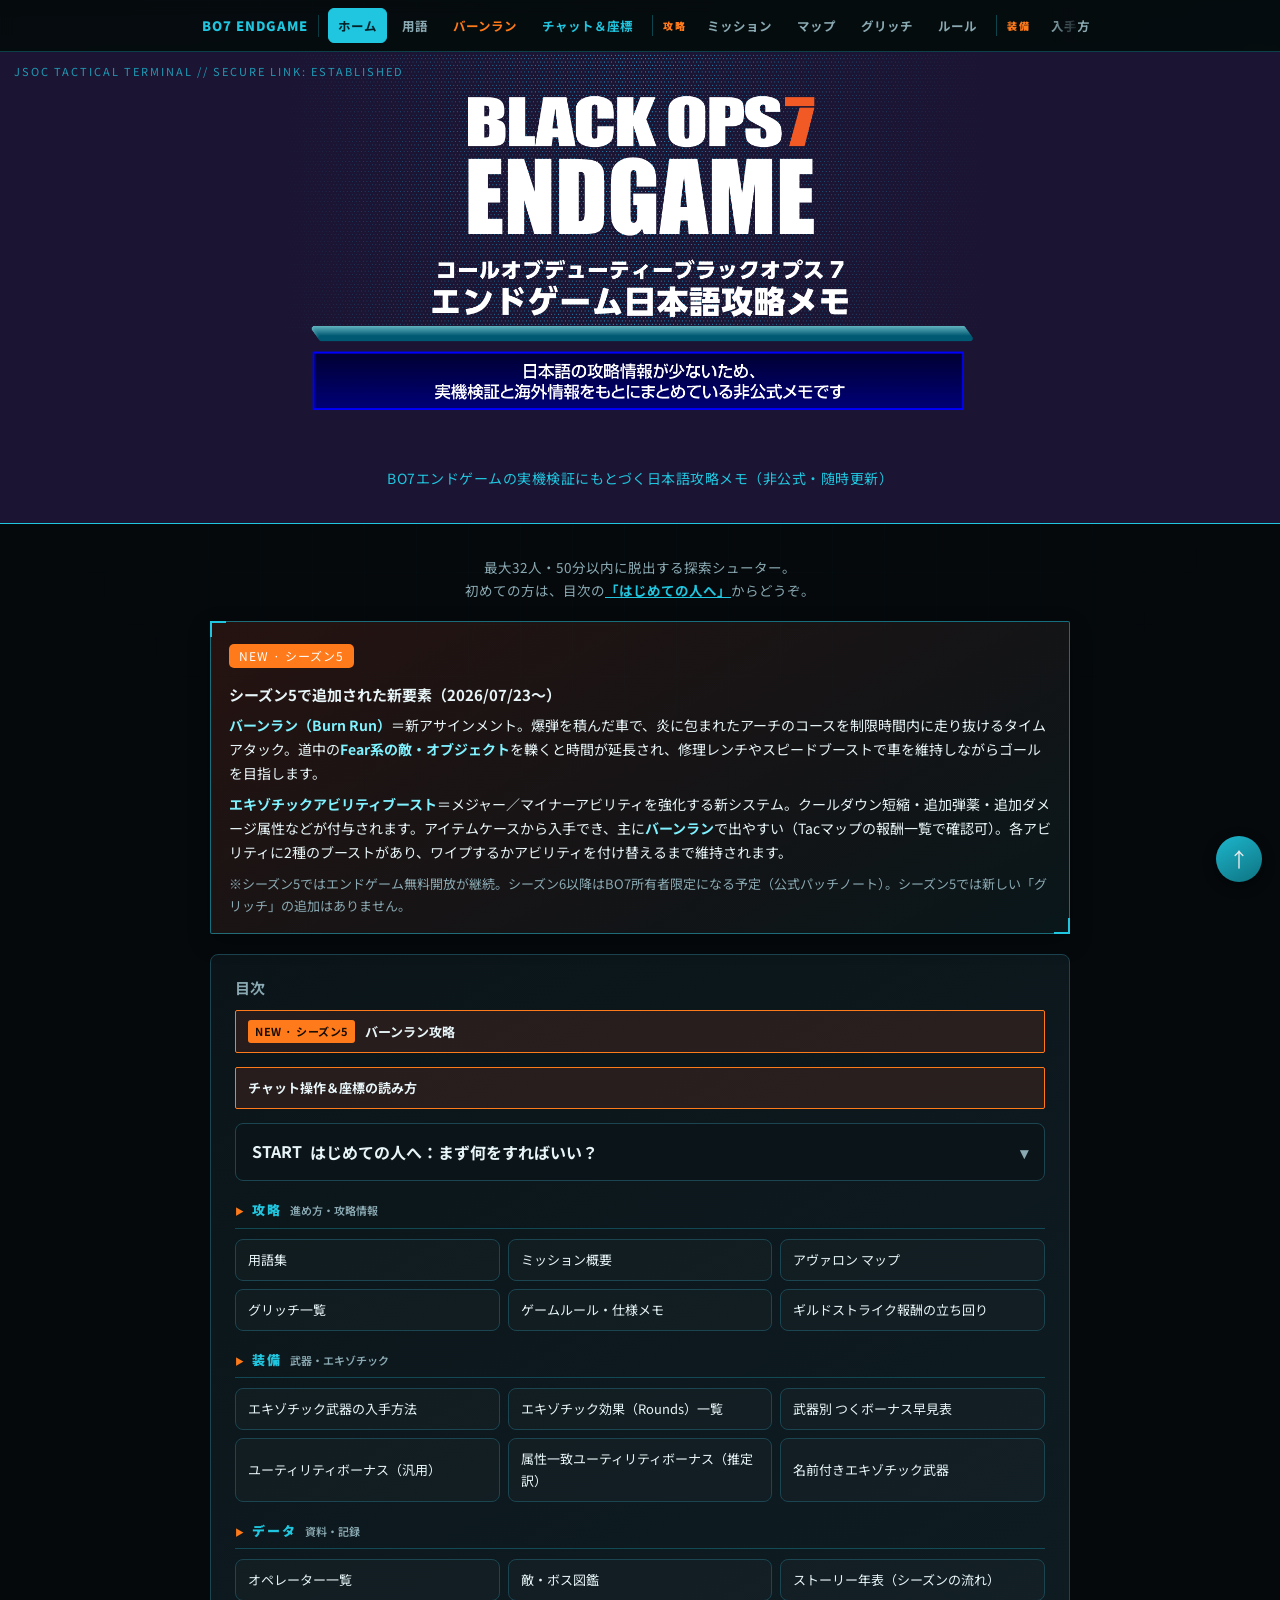
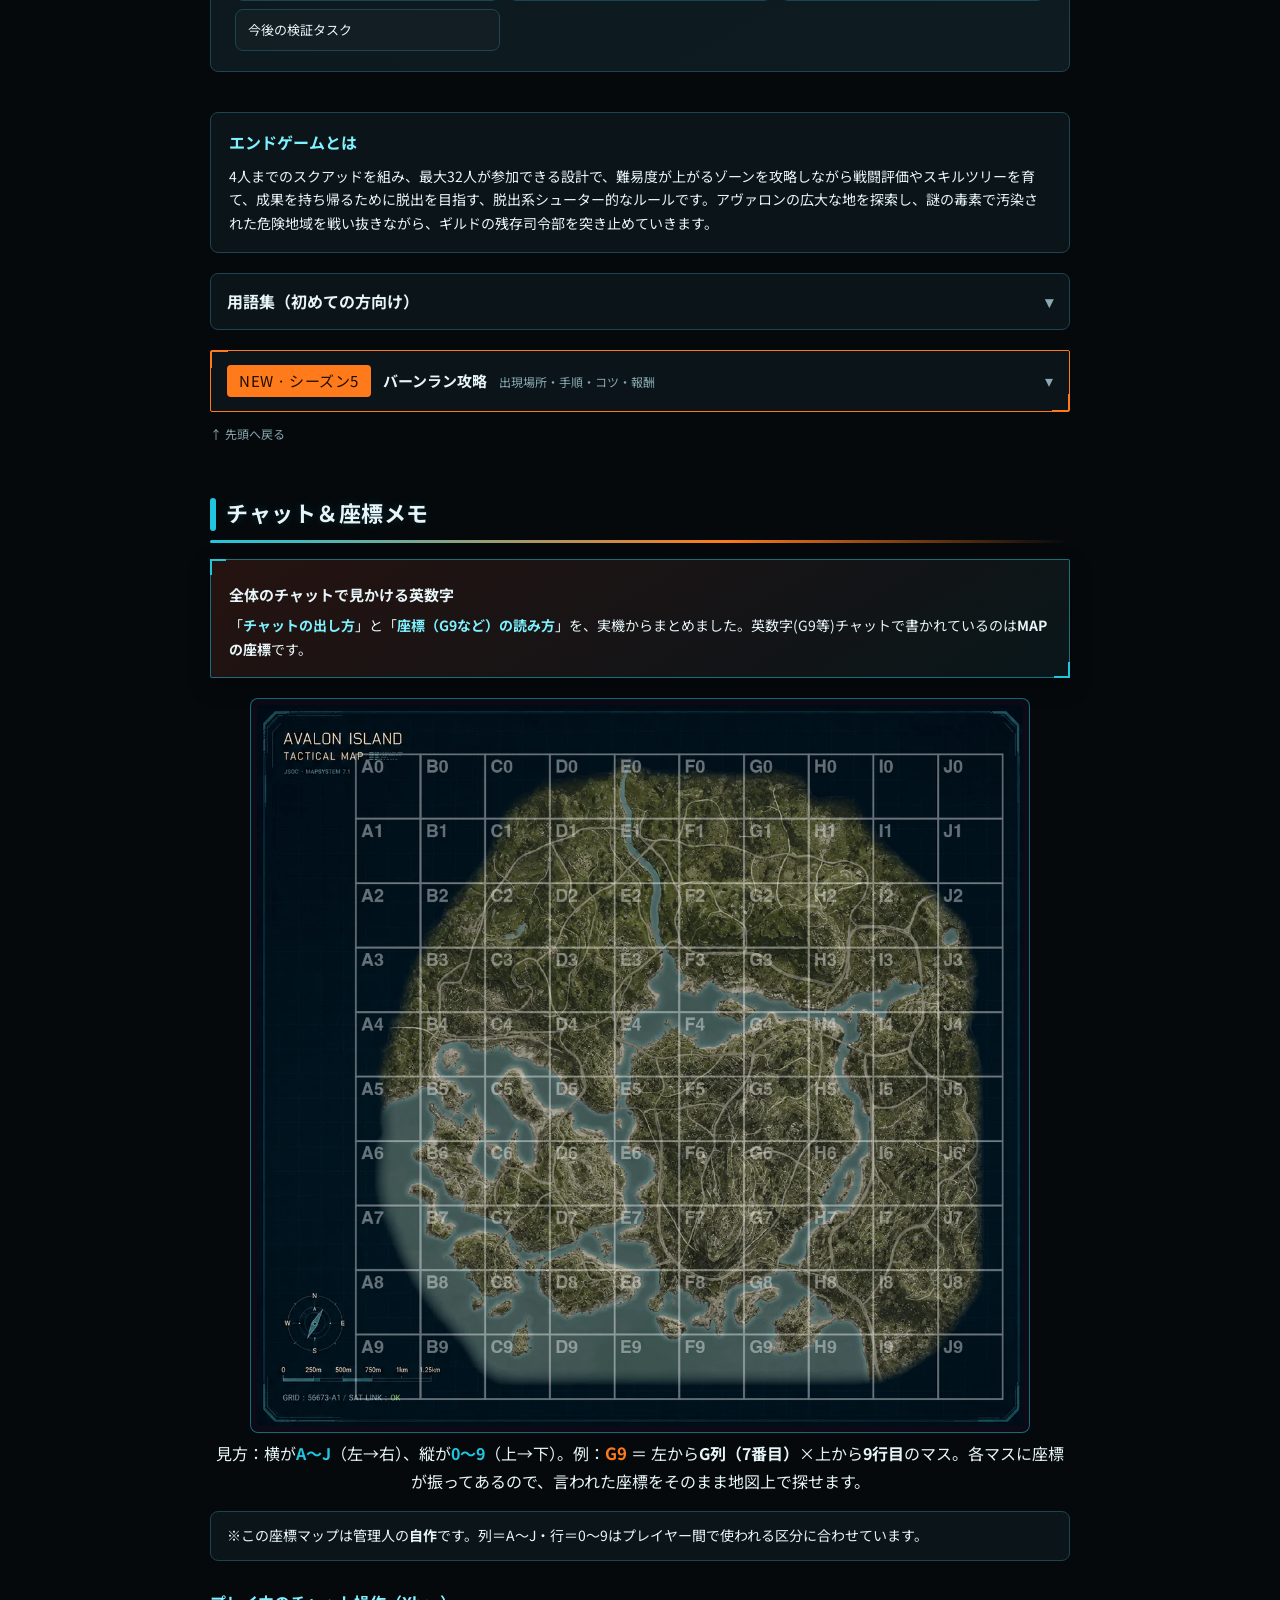
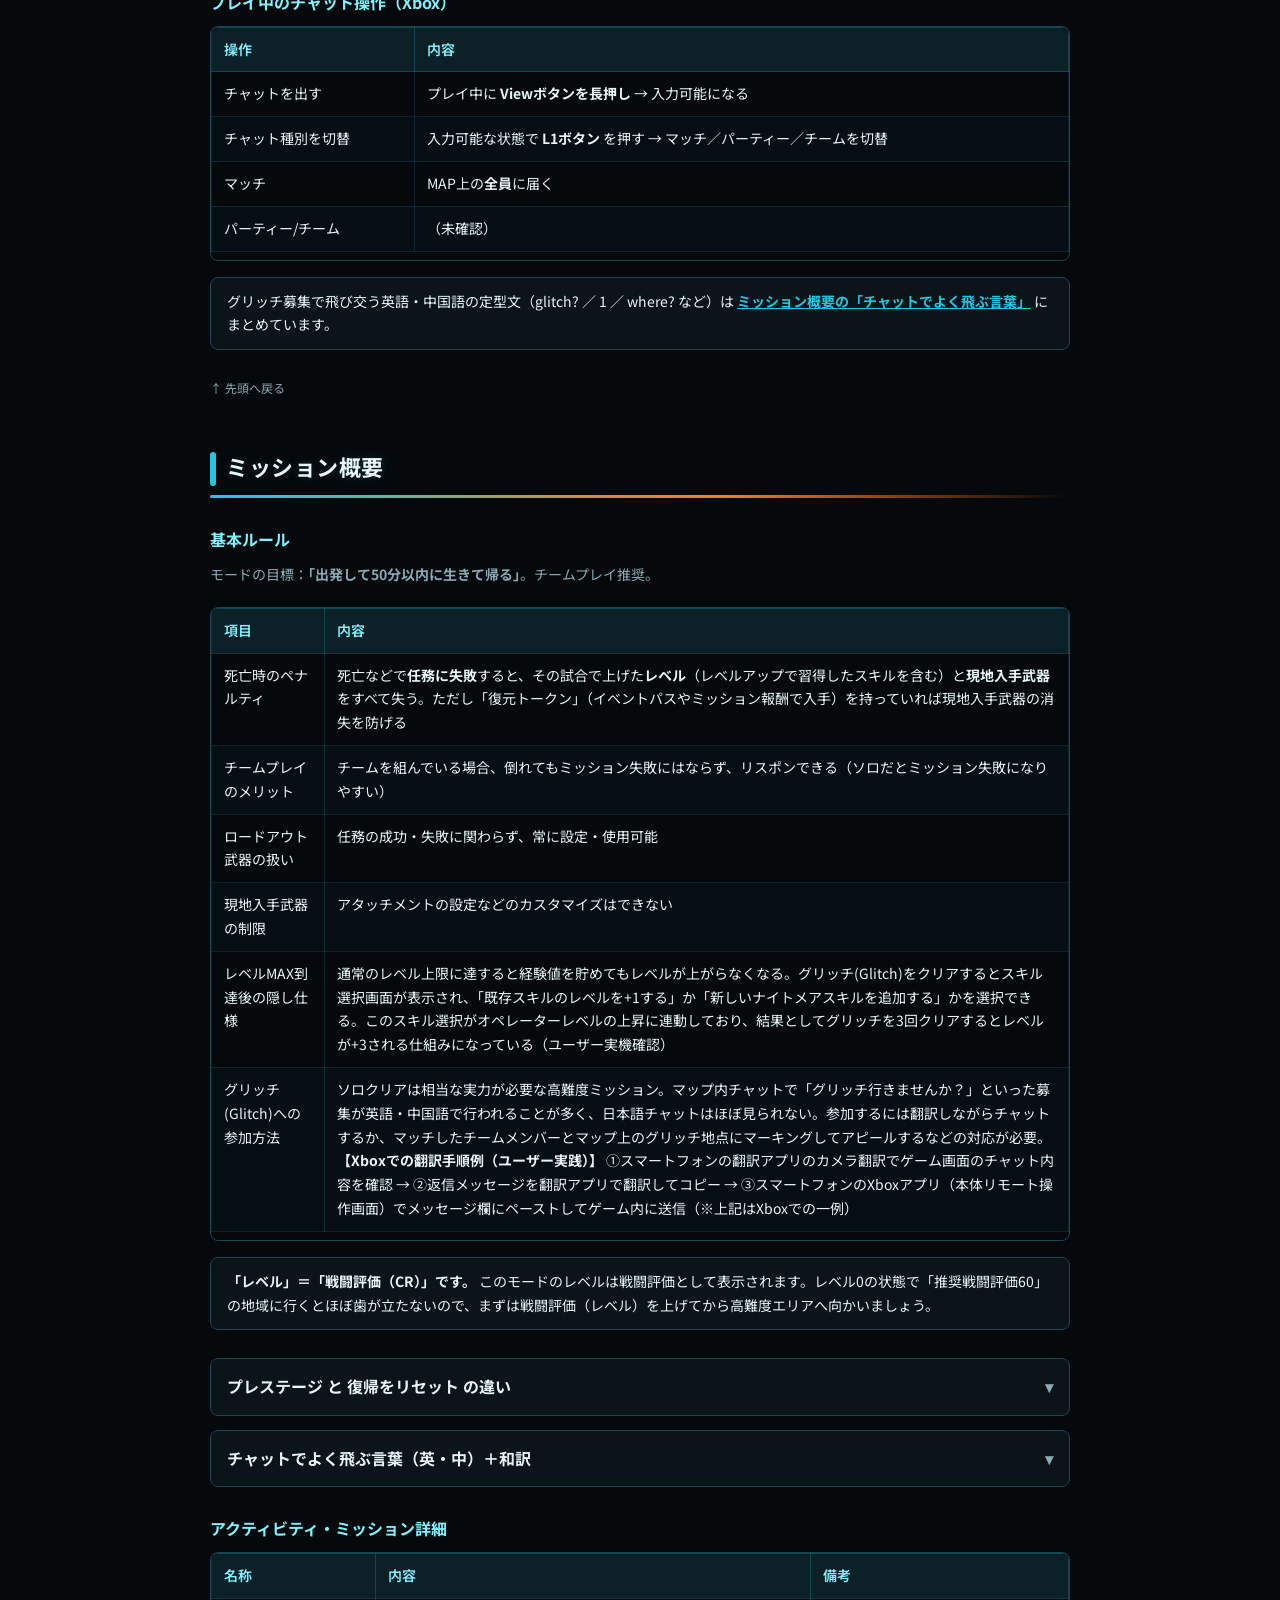
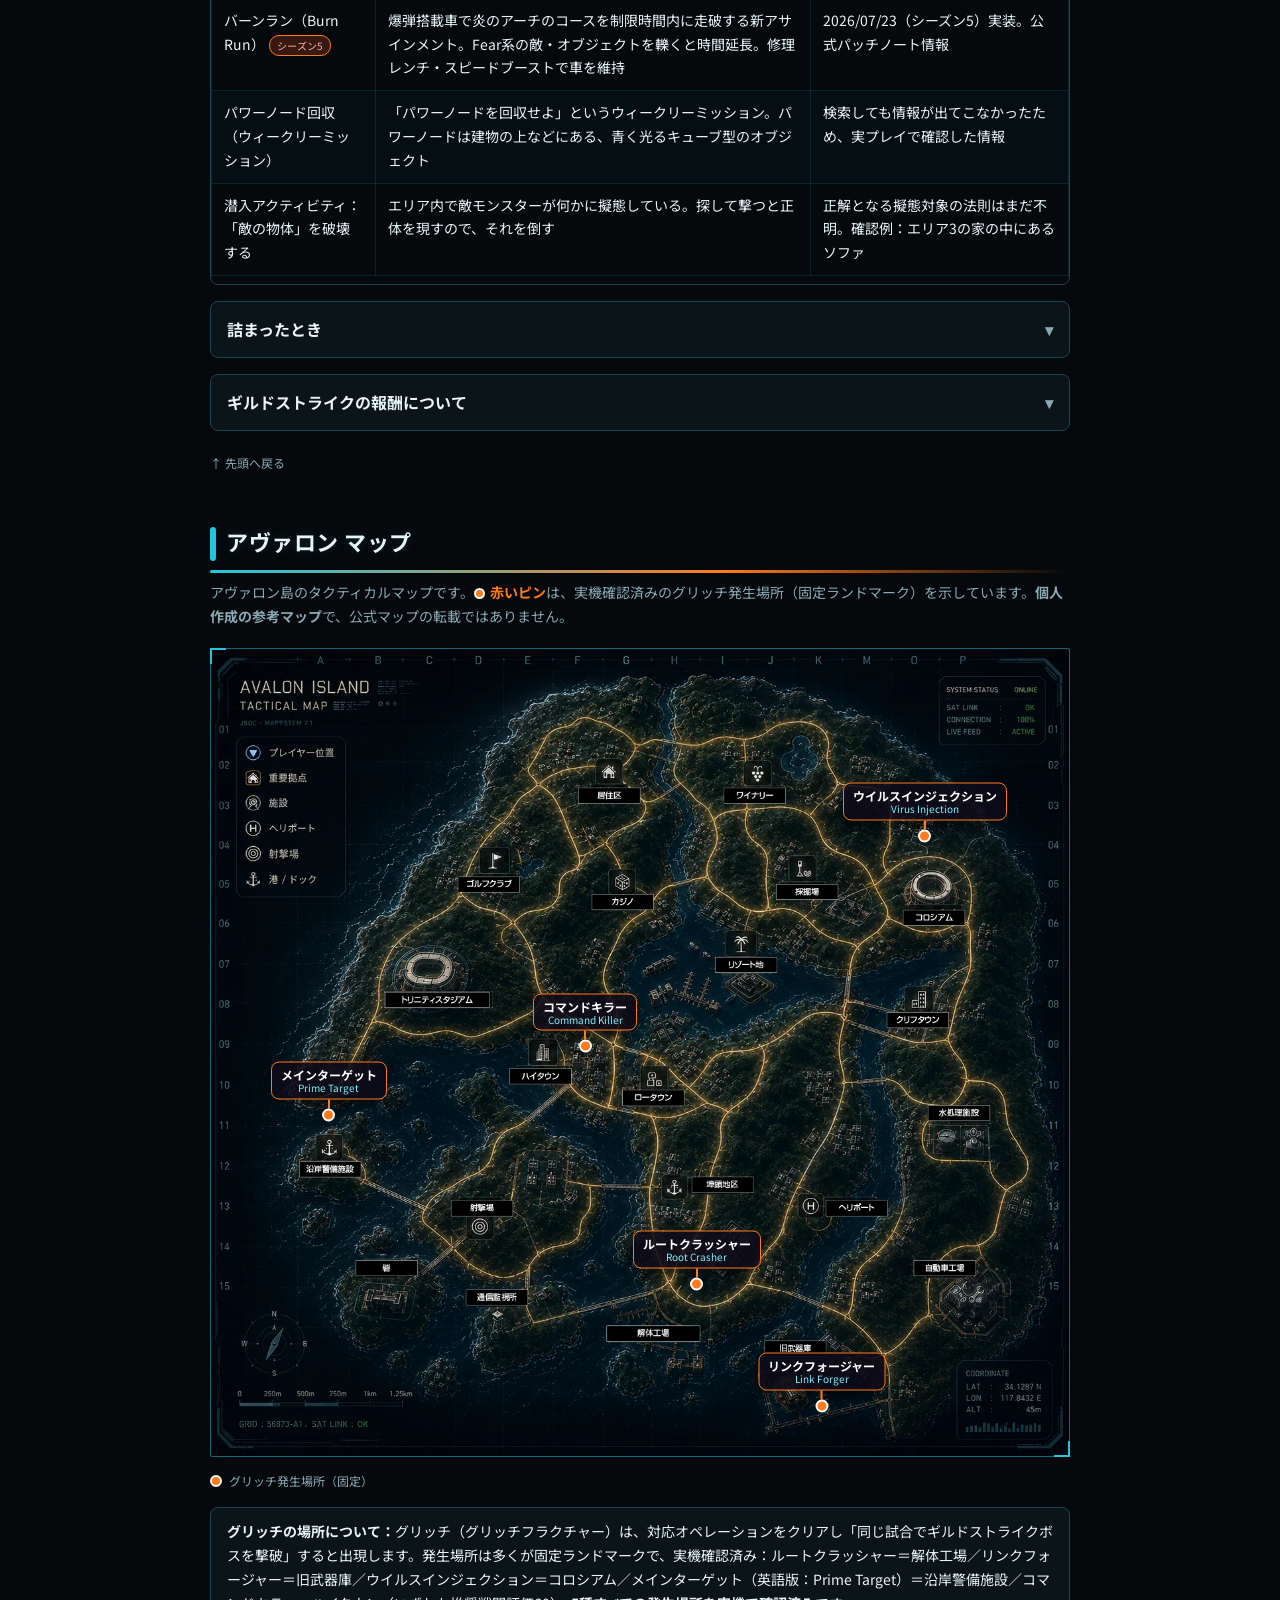
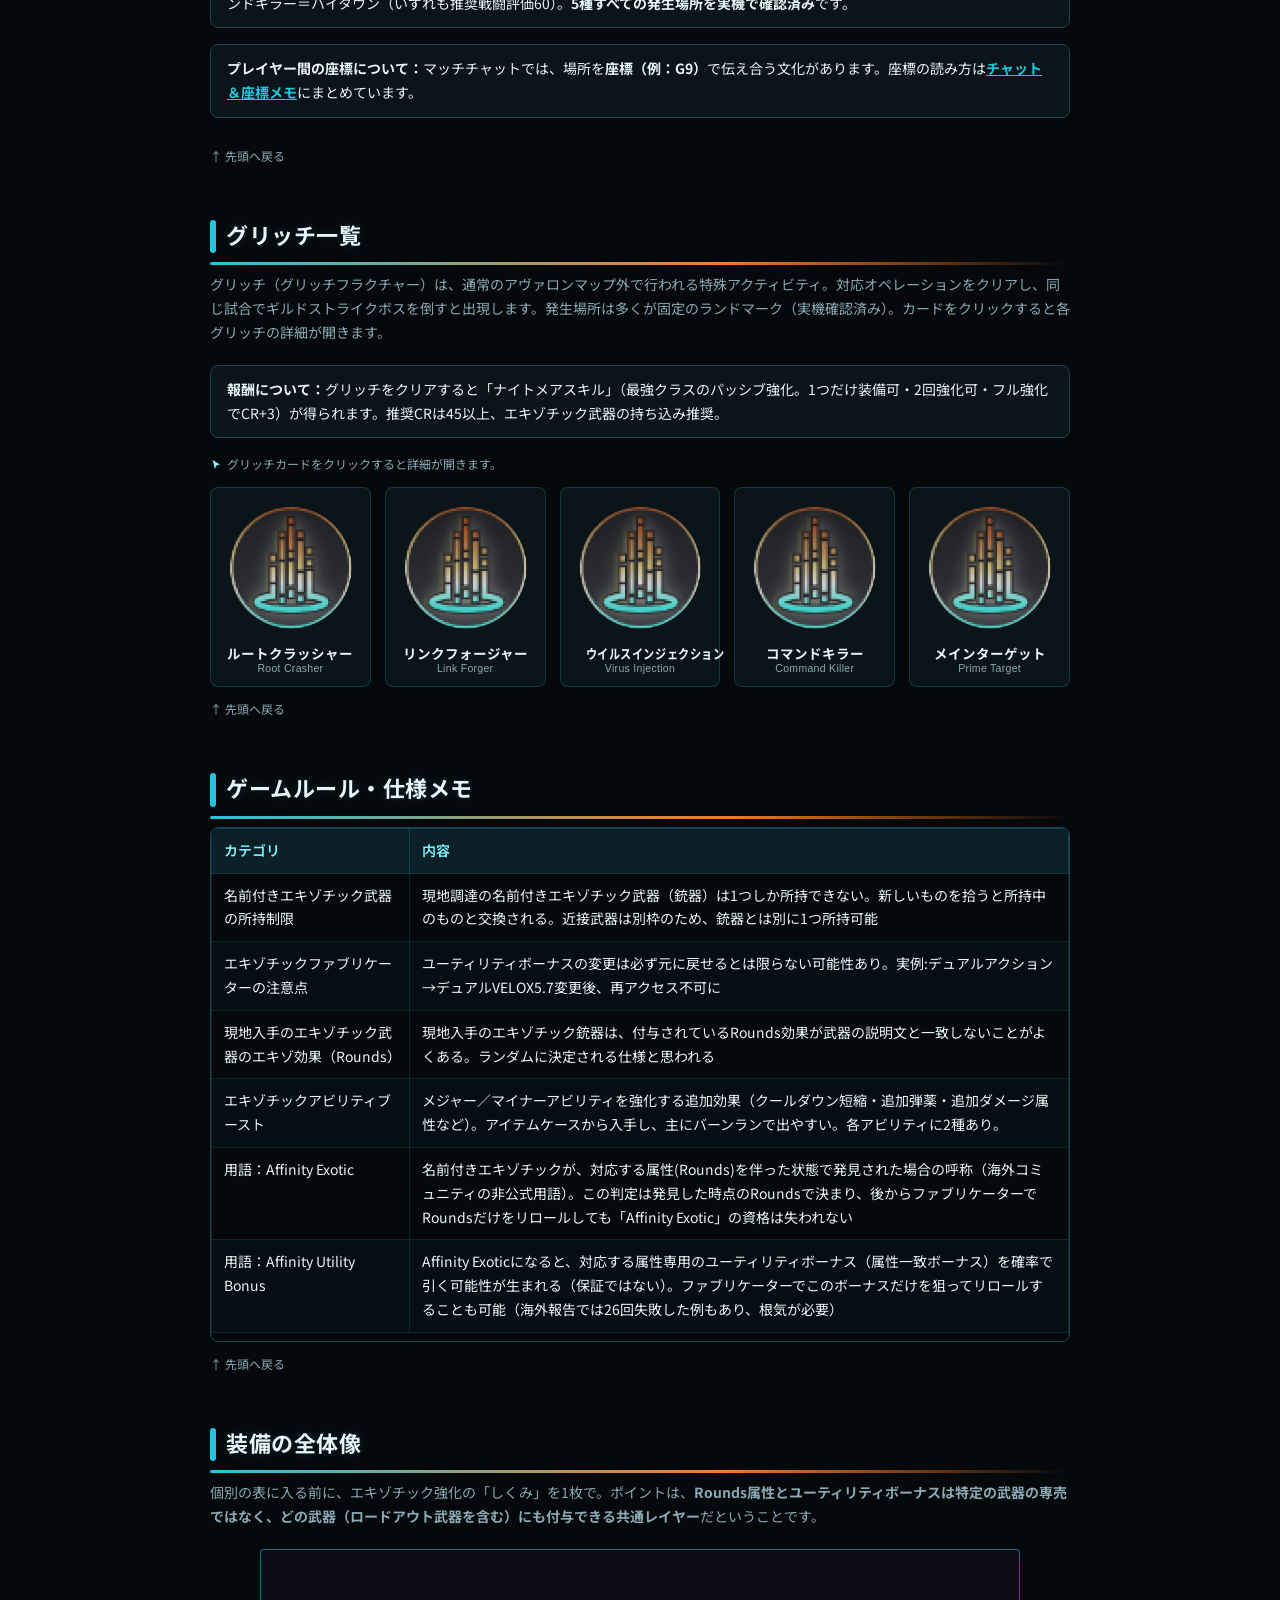
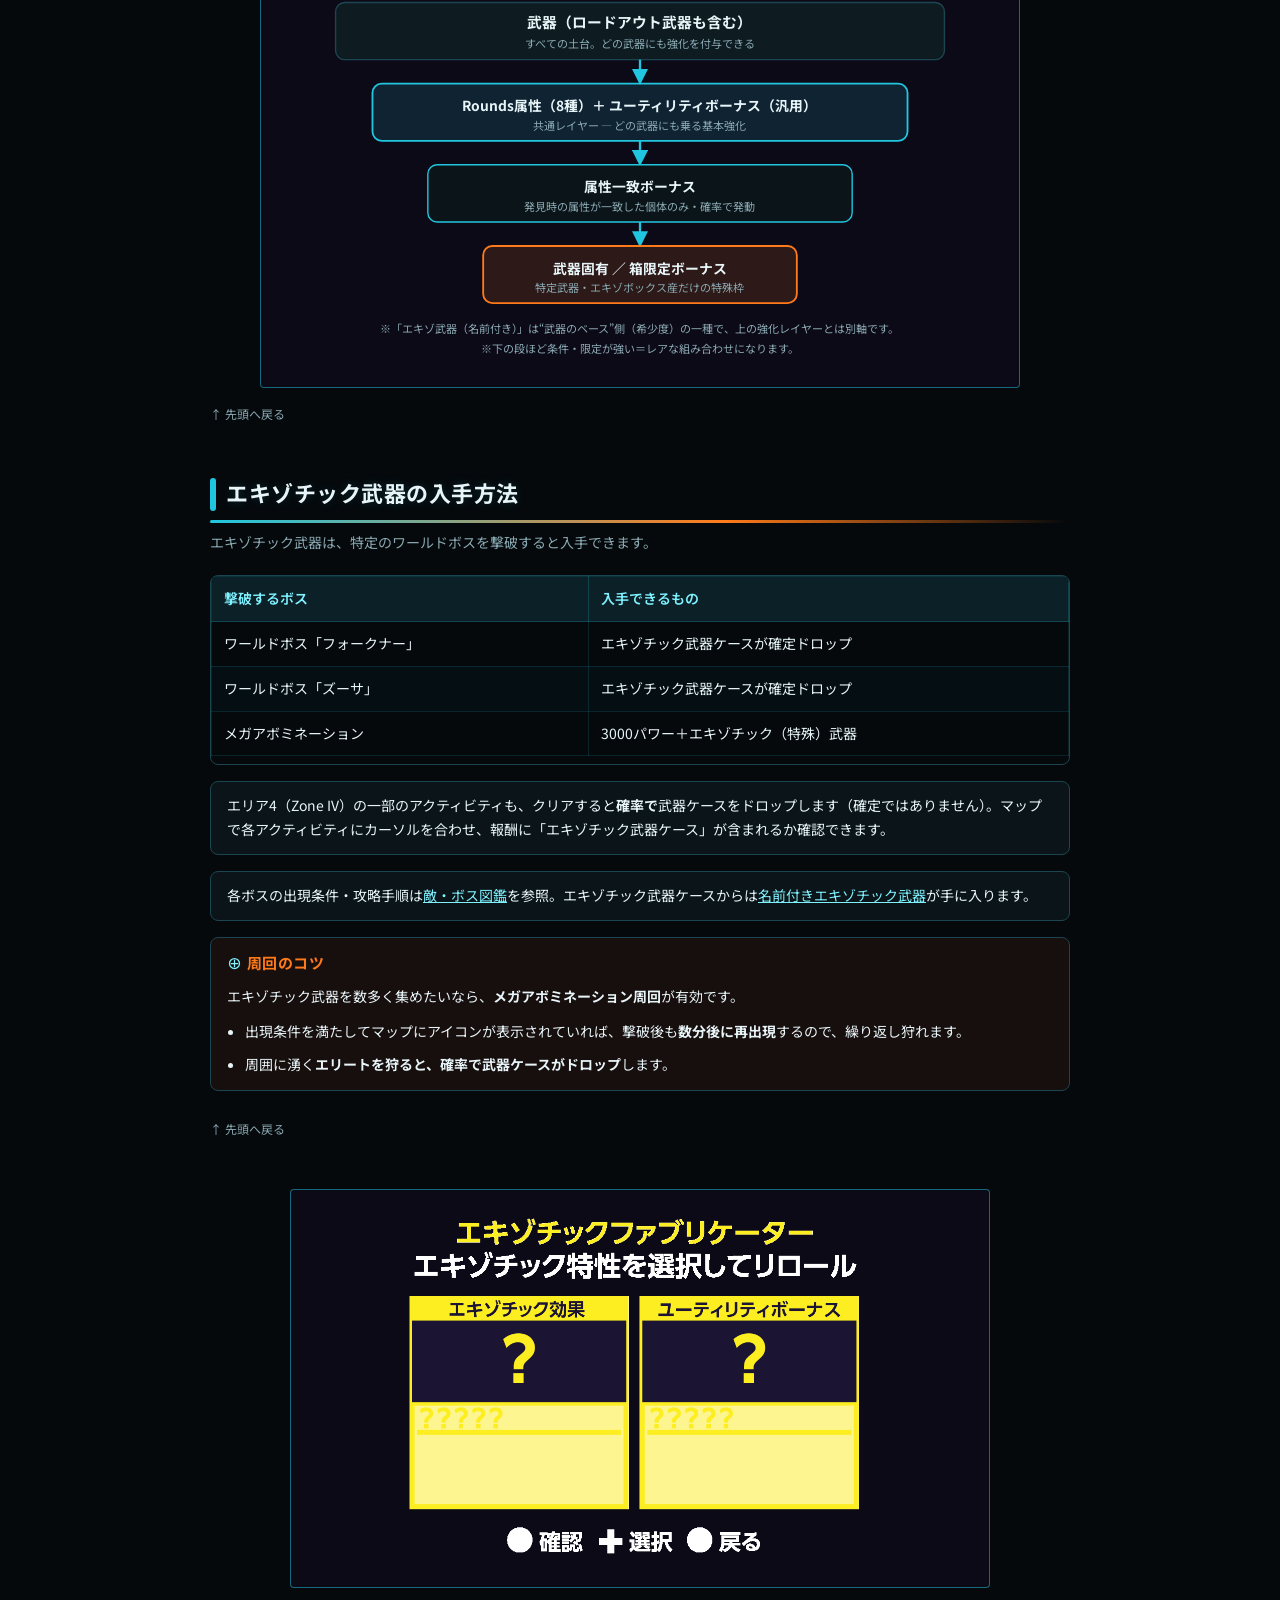
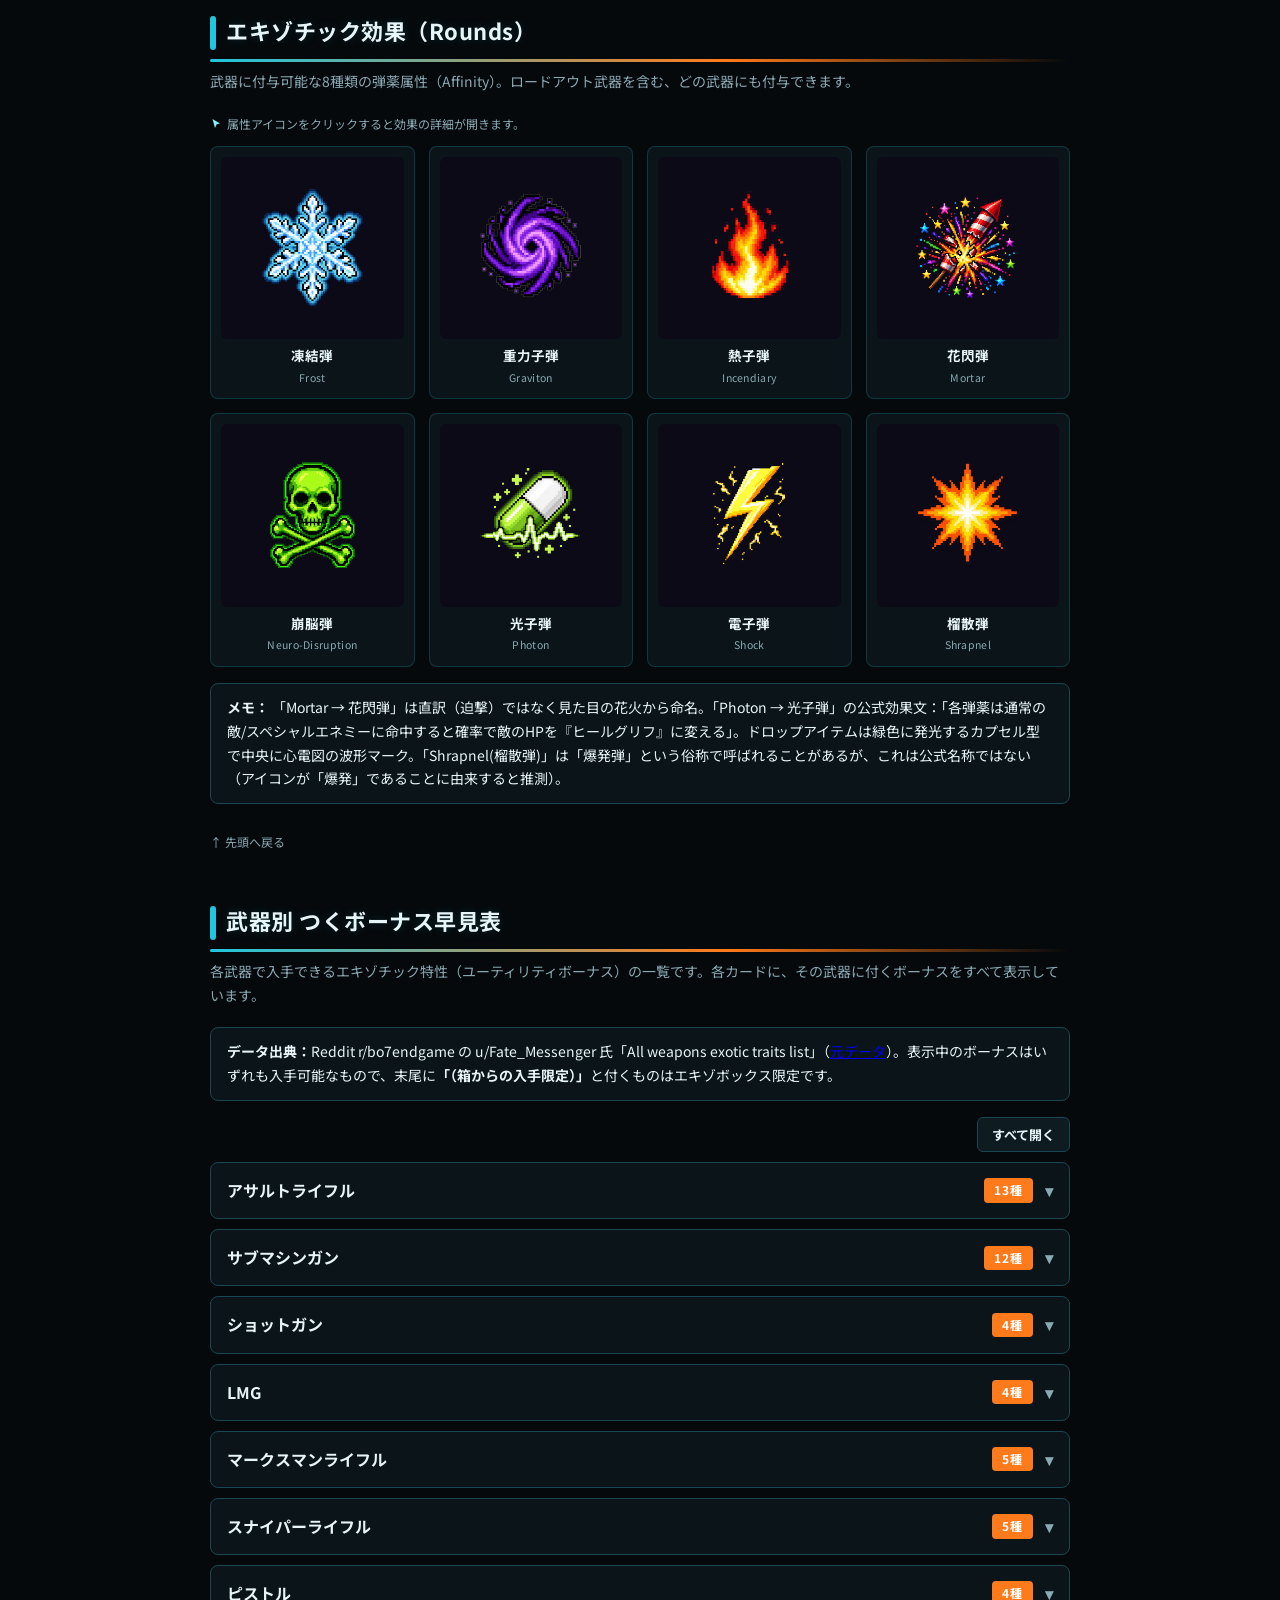
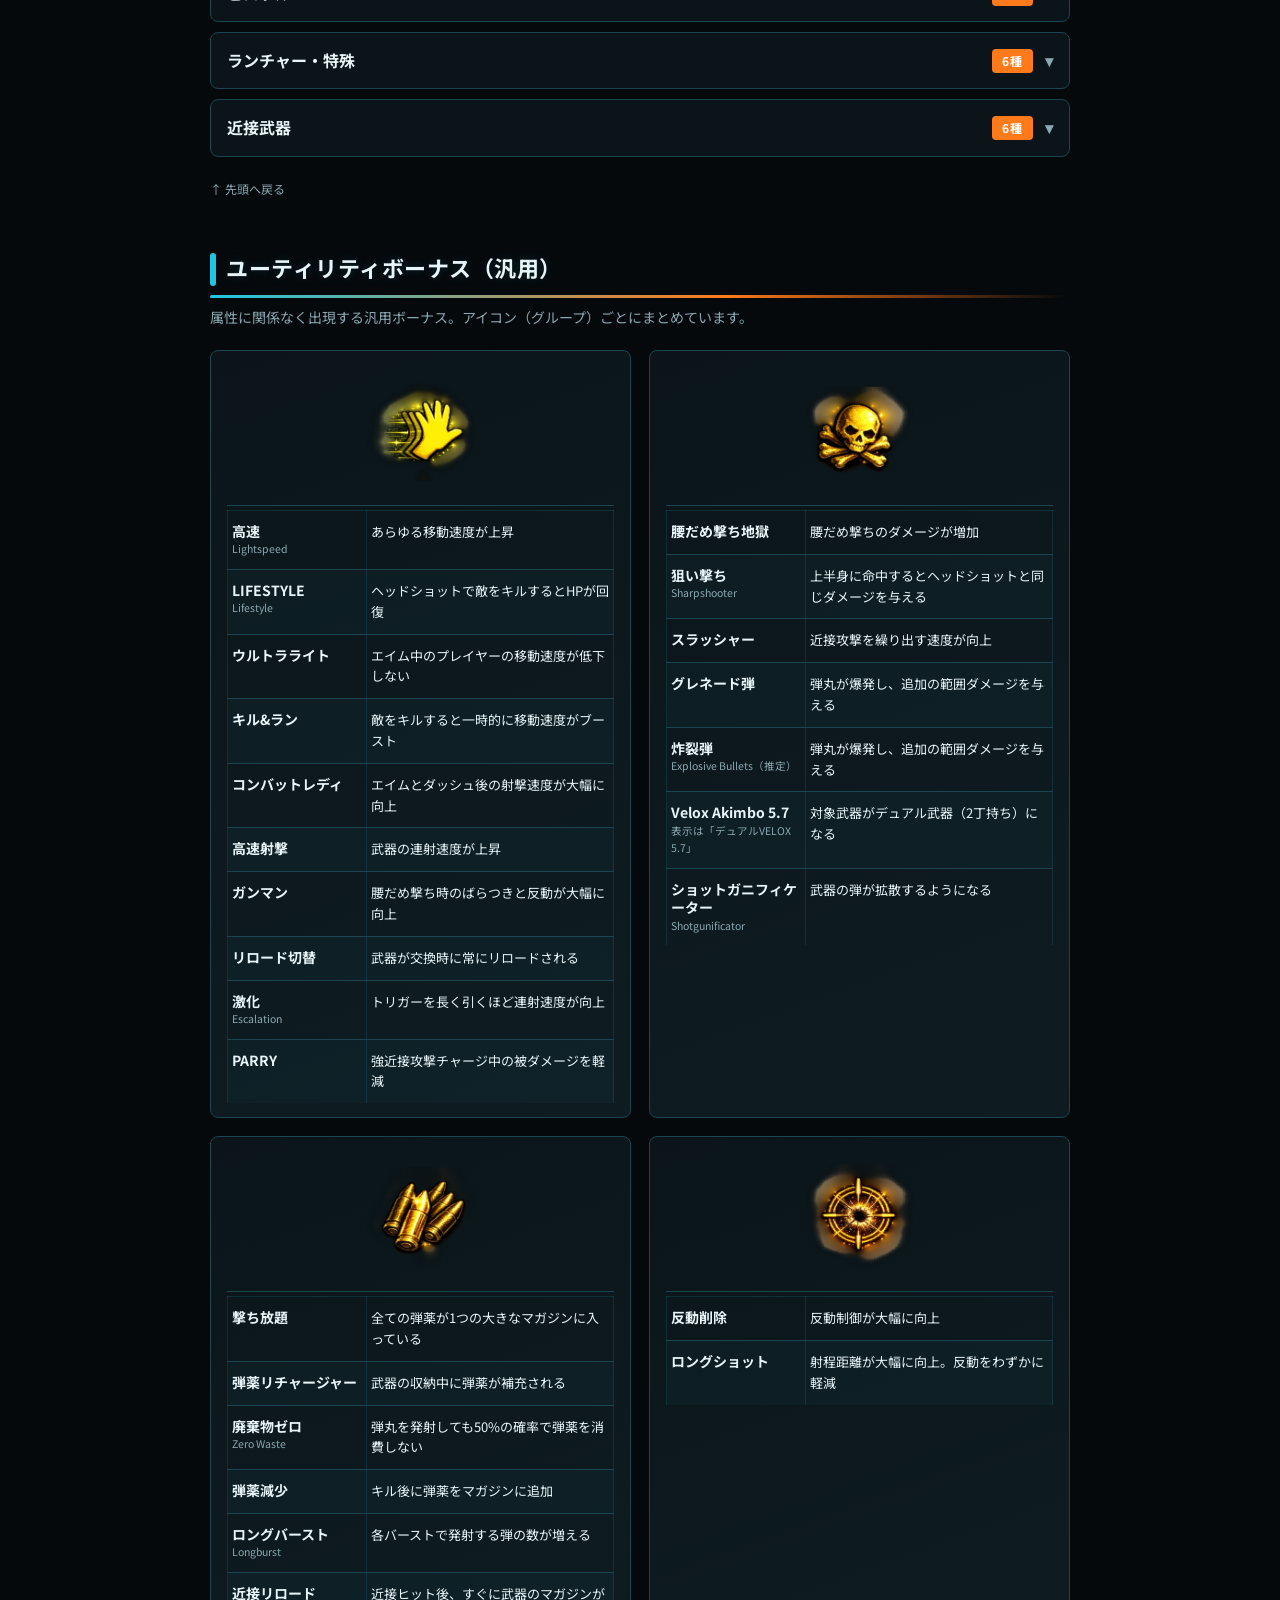
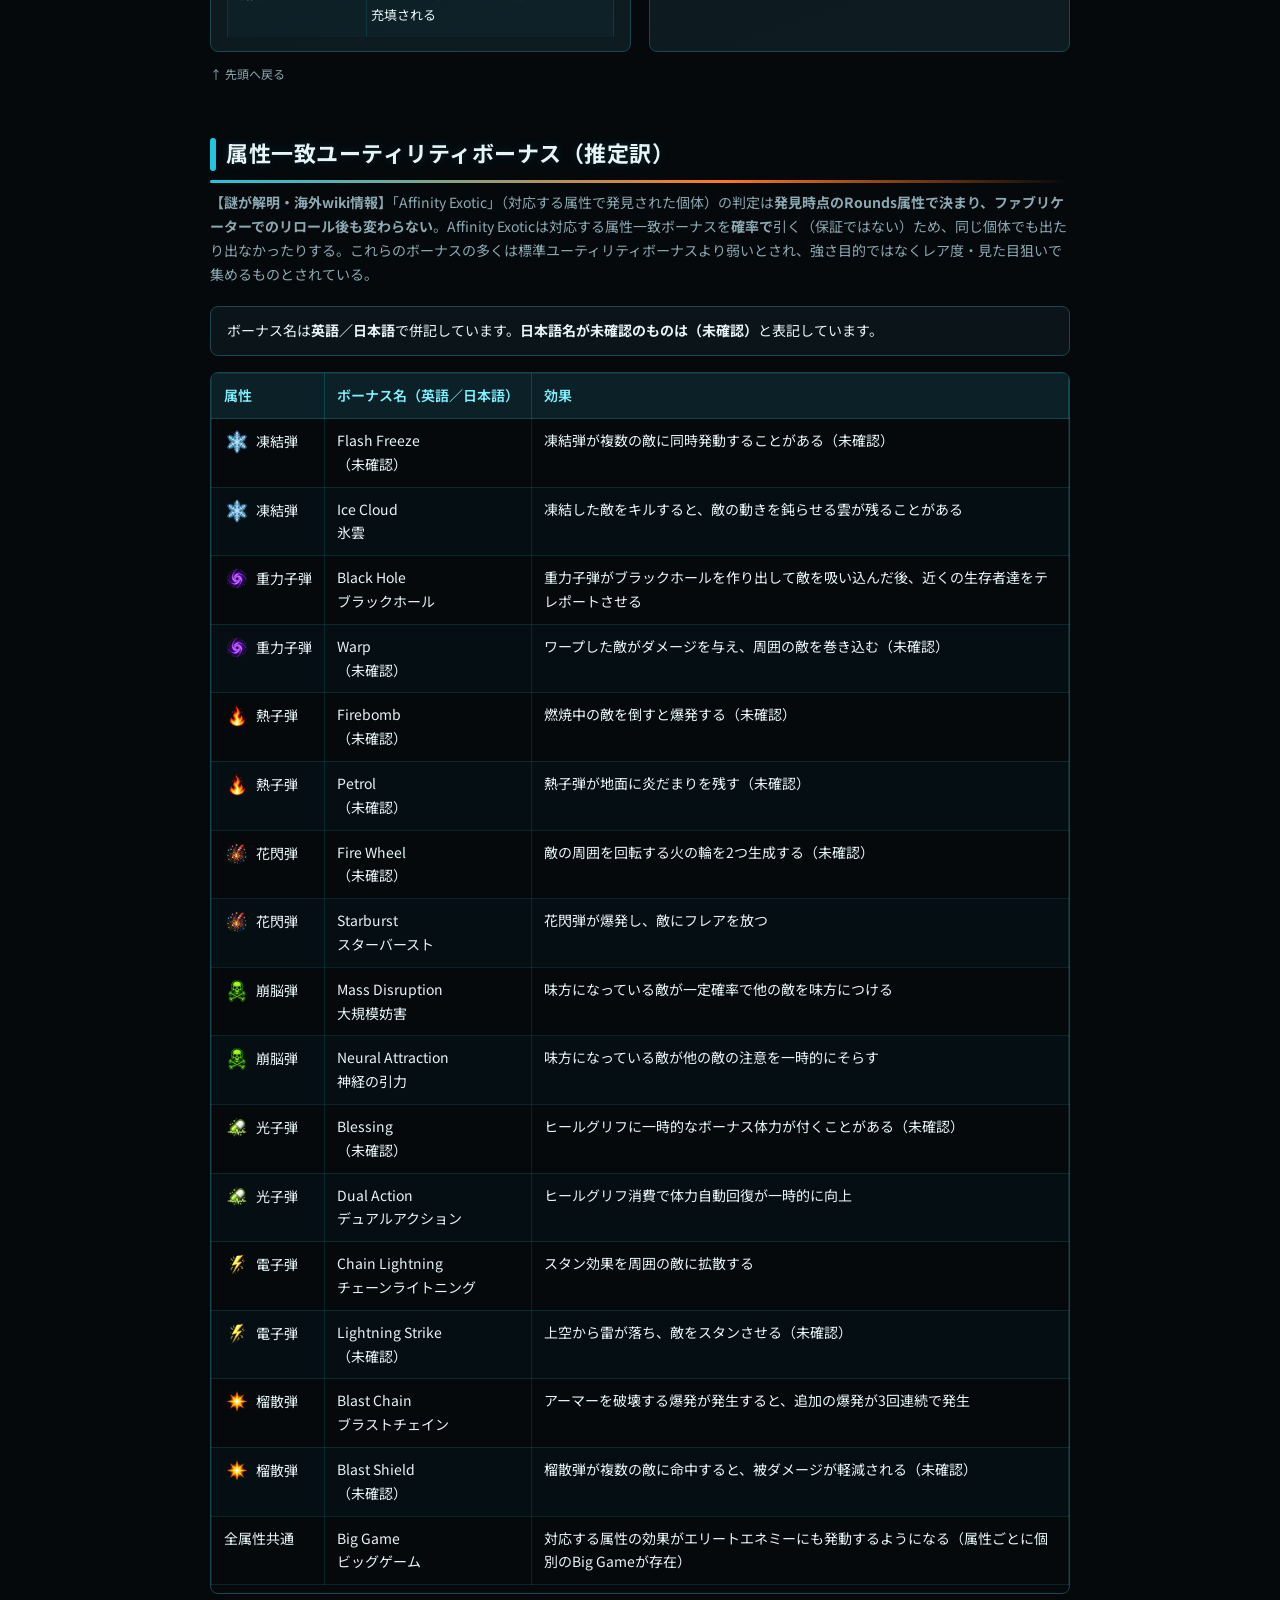
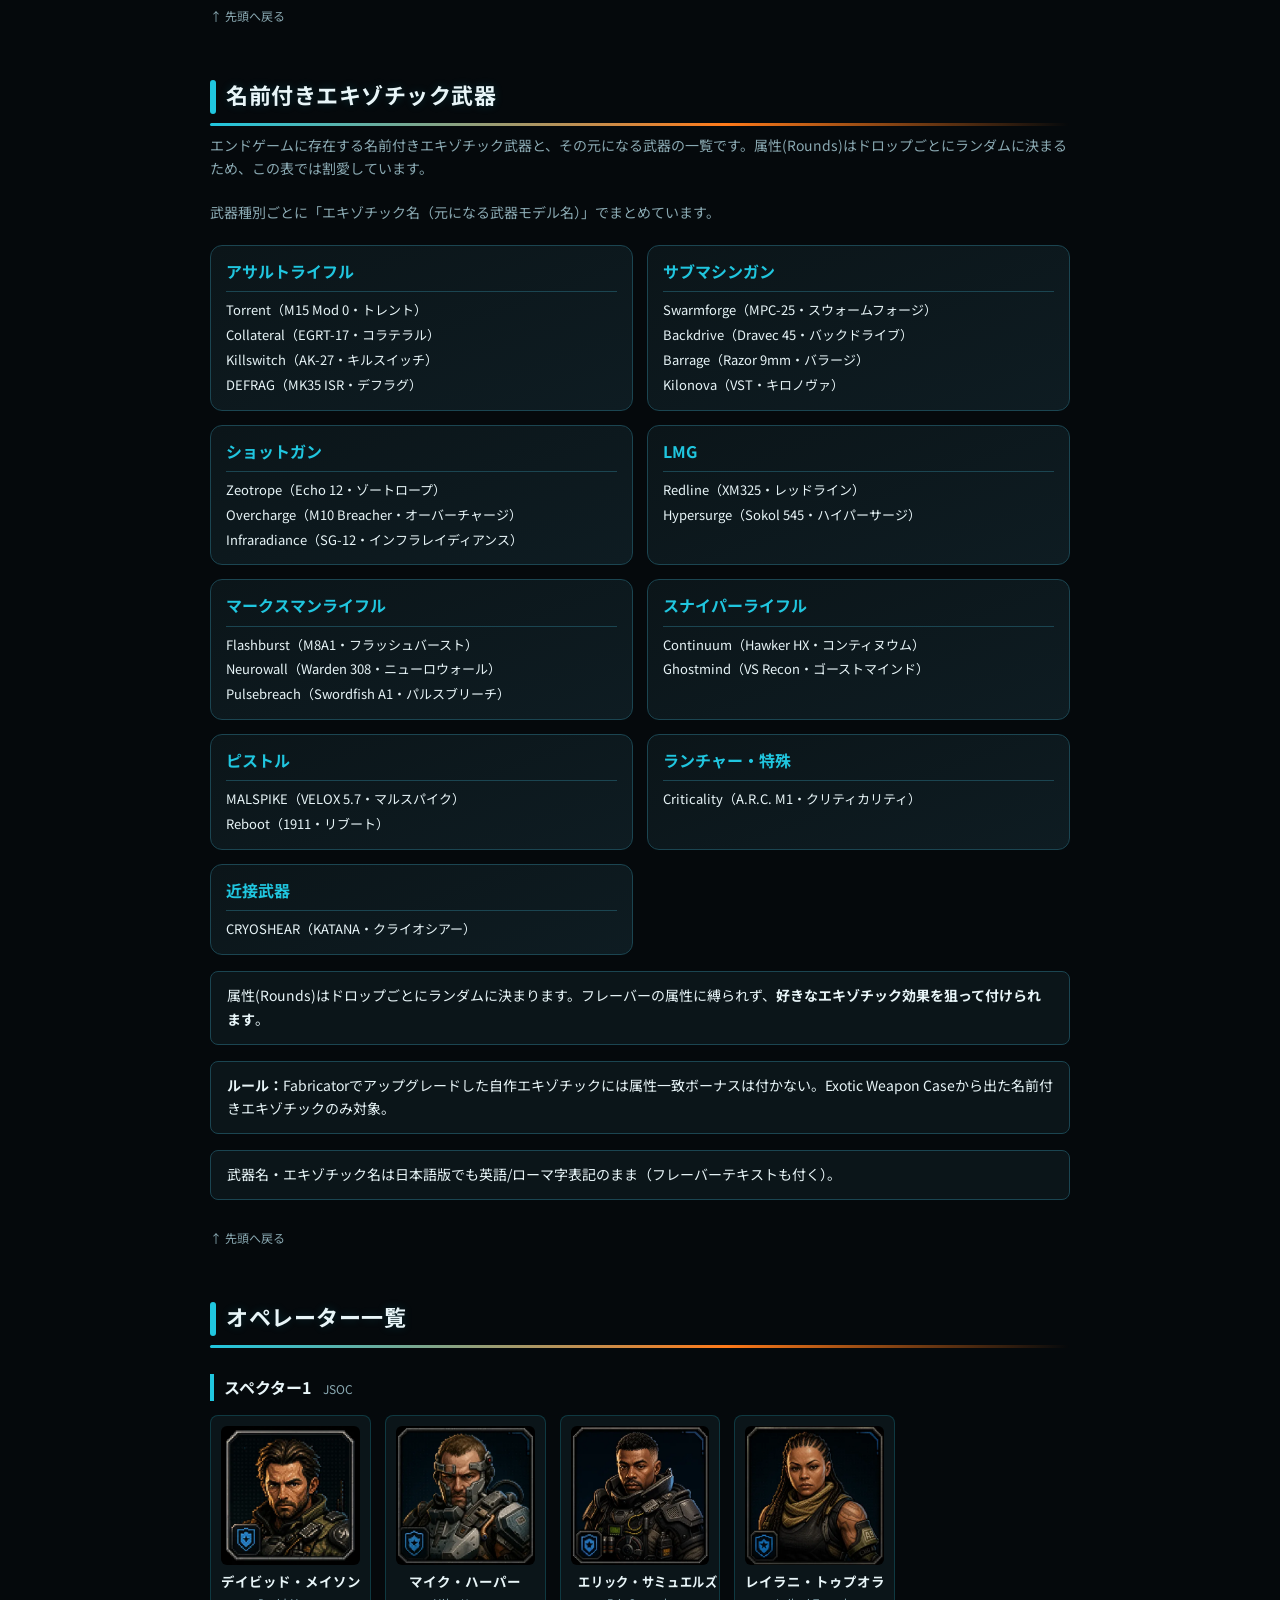
==== commit 4f1da8e5: "Add files via upload" ====
--- a/index.html
+++ b/index.html
@@ -1133,9 +1133,10 @@
 }
 /* ==== 固定トップナビ ==== */
 .topnav{ position:sticky; top:0; z-index:1000; background:rgba(6,12,15,.92); -webkit-backdrop-filter:blur(8px); backdrop-filter:blur(8px); border-bottom:1px solid rgba(32,198,223,.28); }
-.topnav .tn-inner{ max-width:var(--max-width); margin:0 auto; display:flex; align-items:center; gap:6px; padding:8px 12px; overflow-x:auto; scrollbar-width:thin; }
+.topnav .tn-inner{ position:relative; max-width:var(--max-width); margin:0 auto; display:flex; align-items:center; gap:5px; padding:8px 12px; overflow-x:auto; scrollbar-width:thin; }
+.topnav .tn-inner::after{ content:""; position:sticky; right:0; flex:0 0 auto; align-self:stretch; width:26px; margin-left:-26px; pointer-events:none; background:linear-gradient(to right, rgba(6,12,15,0), rgba(6,12,15,.95)); }
 .topnav .tn-brand{ flex-shrink:0; font-family:var(--font-display); font-weight:900; font-size:13px; letter-spacing:1px; color:var(--hud); padding-right:10px; border-right:1px solid rgba(32,198,223,.25); margin-right:4px; white-space:nowrap; }
-.topnav a{ flex-shrink:0; font-family:var(--font-heading-jp); font-size:12.5px; font-weight:700; color:var(--color-text-muted); text-decoration:none; white-space:nowrap; padding:6px 11px; border-radius:6px; border:1px solid transparent; transition:all .15s ease; }
+.topnav a{ flex-shrink:0; font-family:var(--font-heading-jp); font-size:12.5px; font-weight:700; color:var(--color-text-muted); text-decoration:none; white-space:nowrap; padding:6px 9px; border-radius:6px; border:1px solid transparent; transition:all .15s ease; }
 .topnav a:hover{ color:var(--color-accent-teal-light); background:rgba(32,198,223,.08); }
 .topnav a.active{ color:#04222a; background:var(--hud); border-color:var(--hud); }
 .topnav .tn-group{ flex-shrink:0; align-self:center; font-family:var(--font-display); font-weight:900; font-size:10px; letter-spacing:1.5px; color:var(--color-accent); text-transform:uppercase; white-space:nowrap; padding:2px 6px 2px 10px; margin-left:4px; border-left:1px solid rgba(32,198,223,.30); }
@@ -1323,6 +1324,7 @@
         <a class="toc-chip" href="#avalon-map">アヴァロン マップ</a>
         <a class="toc-chip" href="#glitches">グリッチ一覧</a>
         <a class="toc-chip" href="#game-rules">ゲームルール・仕様メモ</a>
+        <a class="toc-chip" href="#gs-reward">ギルドストライク報酬の立ち回り</a>
       </div>
     </div>
     <div class="toc-group">
@@ -1604,7 +1606,7 @@
       </div>
     </details>
 
-    <details class="wcat" style="margin-top:16px;">
+    <details class="wcat" id="gs-reward" style="margin-top:16px;">
       <summary><span class="wcat-ttl">ギルドストライクの報酬について</span><span class="wcat-chevron">▾</span></summary>
       <div style="padding:14px;">
         <p style="margin:0 0 10px;">ギルドストライクの報酬（エキゾチックファブリケーター等）は、<strong>その場に居ただけでは受け取れません</strong>。自分がボスに一定のダメージを与えて<strong>「貢献」していること</strong>が条件です。あまり強くないプレイヤーが報酬を取りこぼさないための立ち回りメモです。</p>
@@ -1633,6 +1635,7 @@
         </div>
 
         <p style="margin:0;">この先回りは、<strong>仕様が想定した正当な動き</strong>です（2か所同時発生・全員に開放・貢献ダメージ制）。順番を守らないマナー違反ではありません。実際、同じ考えで先回りするプレイヤーが複数いることも多いです。</p>
+        <p style="margin:8px 0 0; color:var(--color-text-muted); font-size:13px;">※これは、まだ慣れていない・オペレーターが弱い（CRが低い）うちの手段です。オペレーターのレベルが上がればボスに与えられるダメージも増えるので、十分に育てば先回りは不要で、通常どおりの立ち回りで報酬を取れます。</p>
       </div>
     </details>
 
@@ -2988,7 +2991,7 @@
 <a href="#top" class="fab-top" aria-label="先頭へ戻る" title="先頭へ戻る">↑</a>
 
 <footer>
-  <p style="margin:0 0 6px;">最終更新：2026/08/12</p>
+  <p style="margin:0 0 6px;">最終更新：2026/08/16</p>
   このページは個人の検証記録であり、公式情報ではありません。誤りに気づいた場合は随時修正します。
 </footer>
 
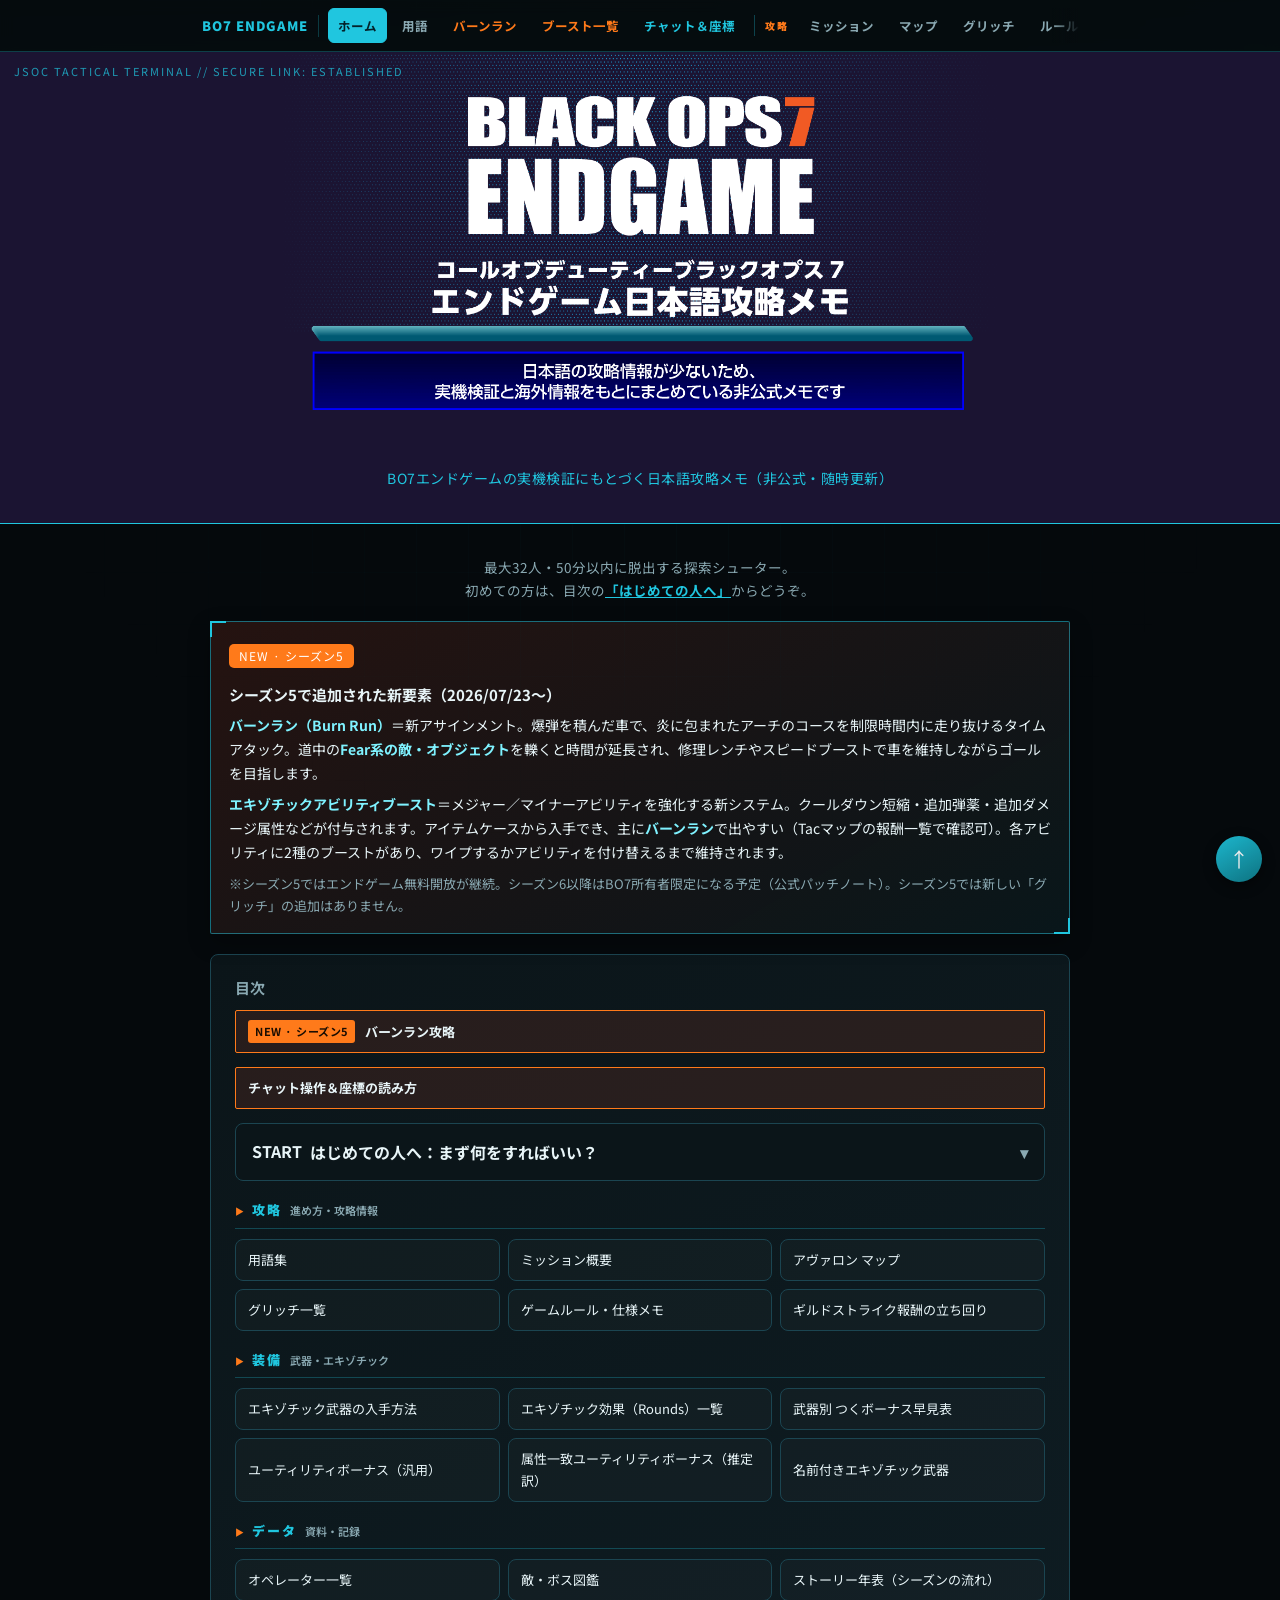
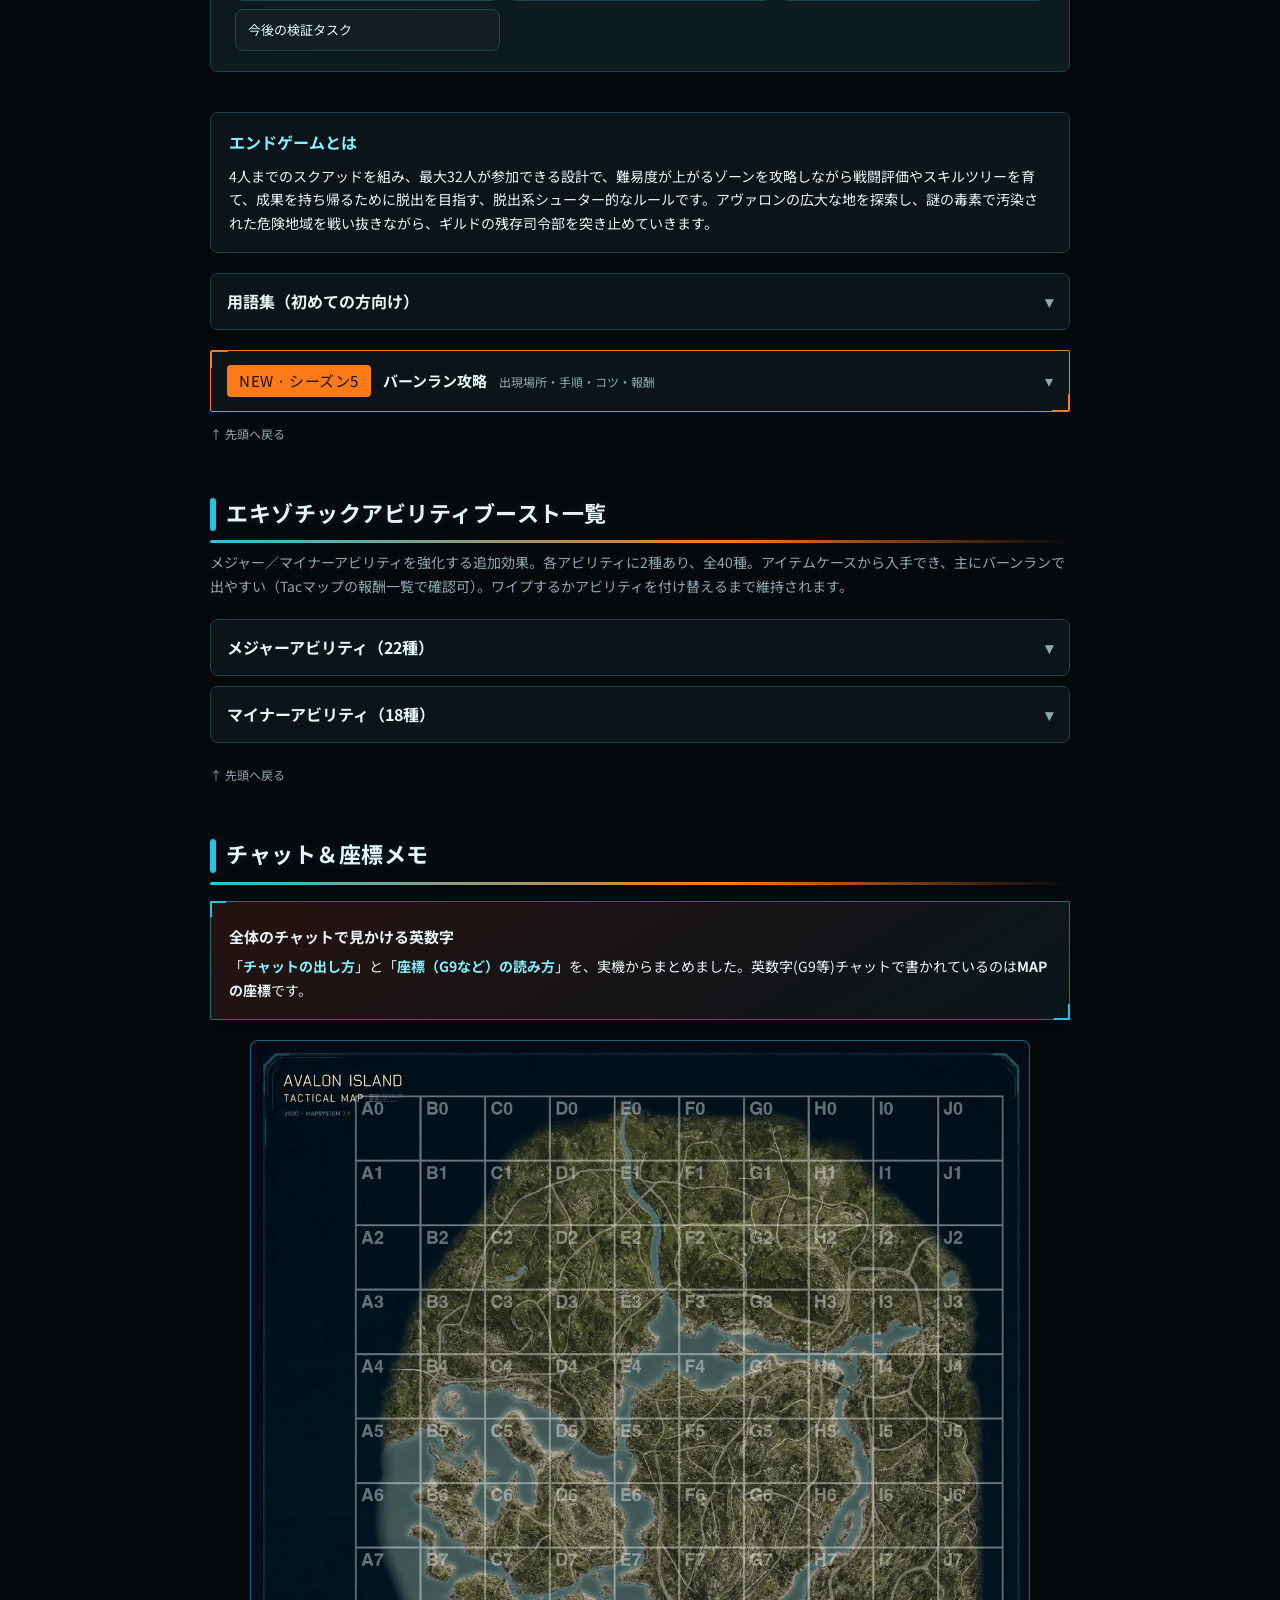
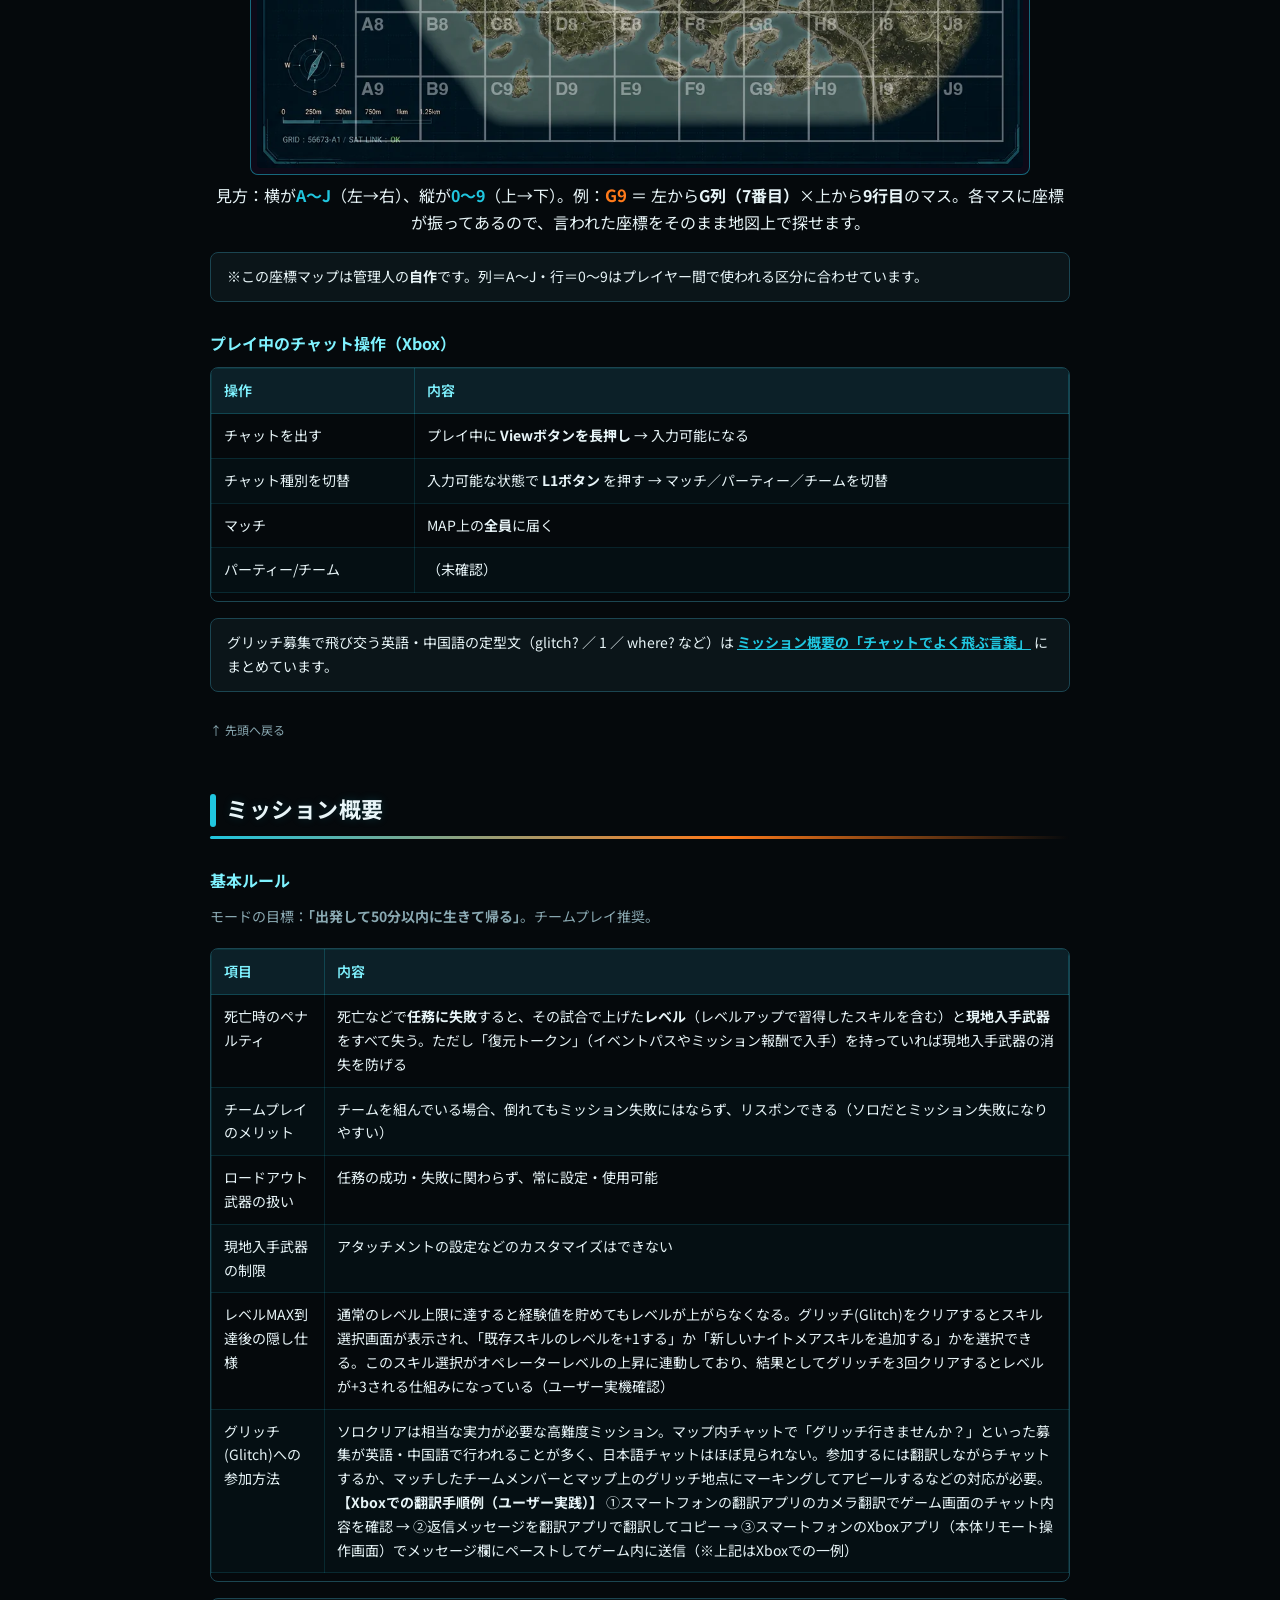
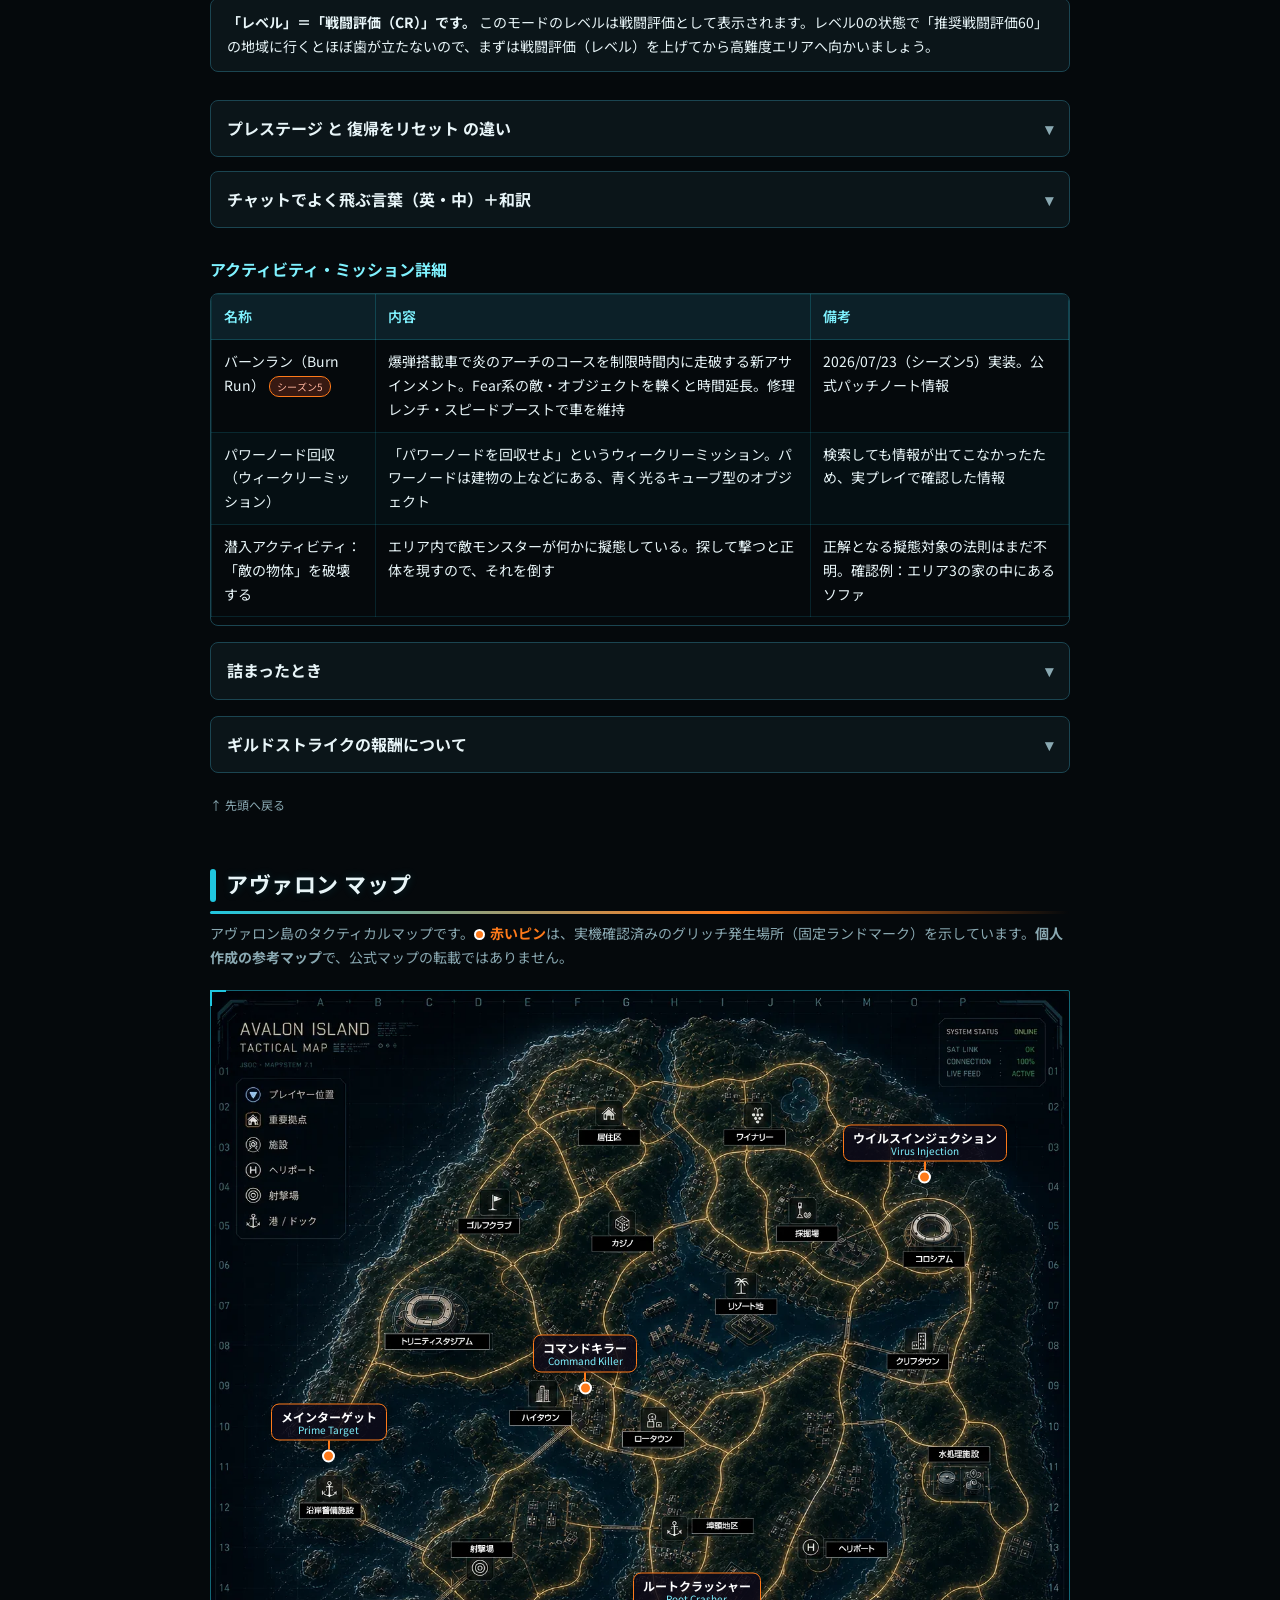
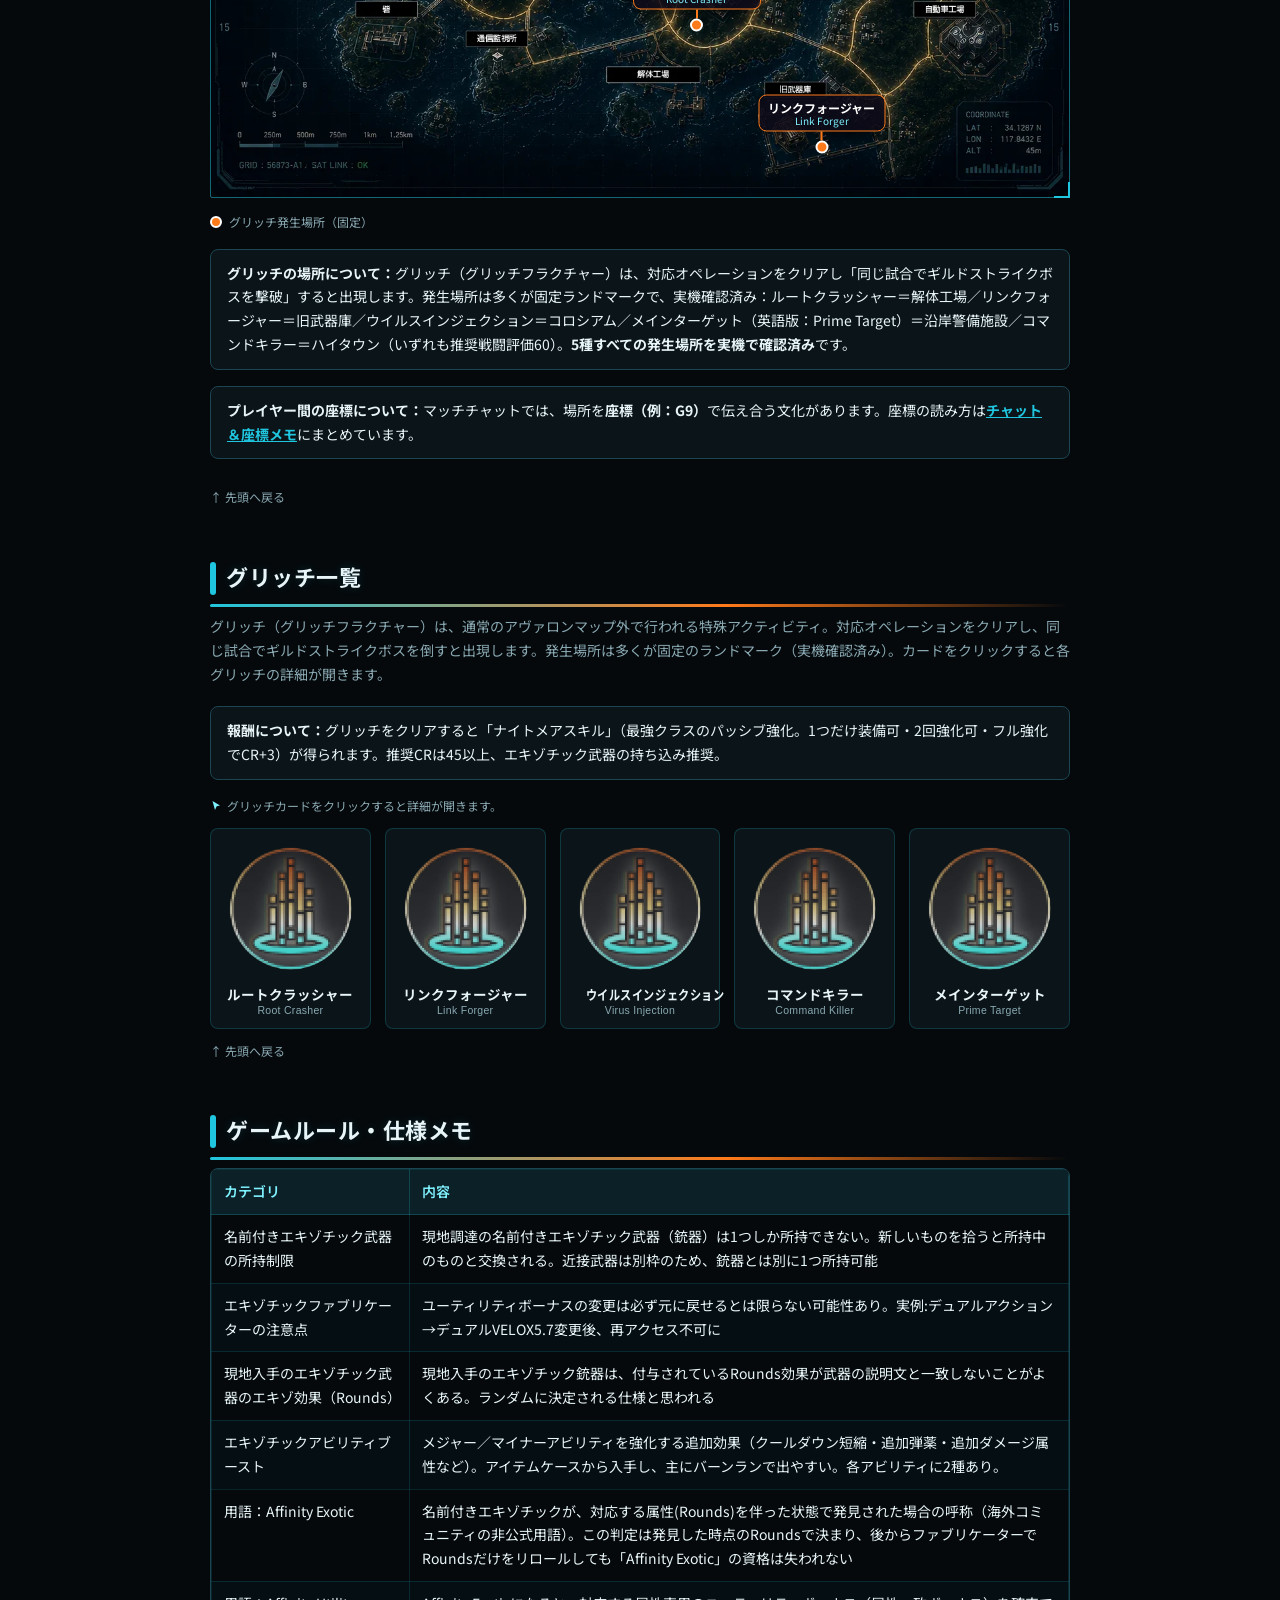
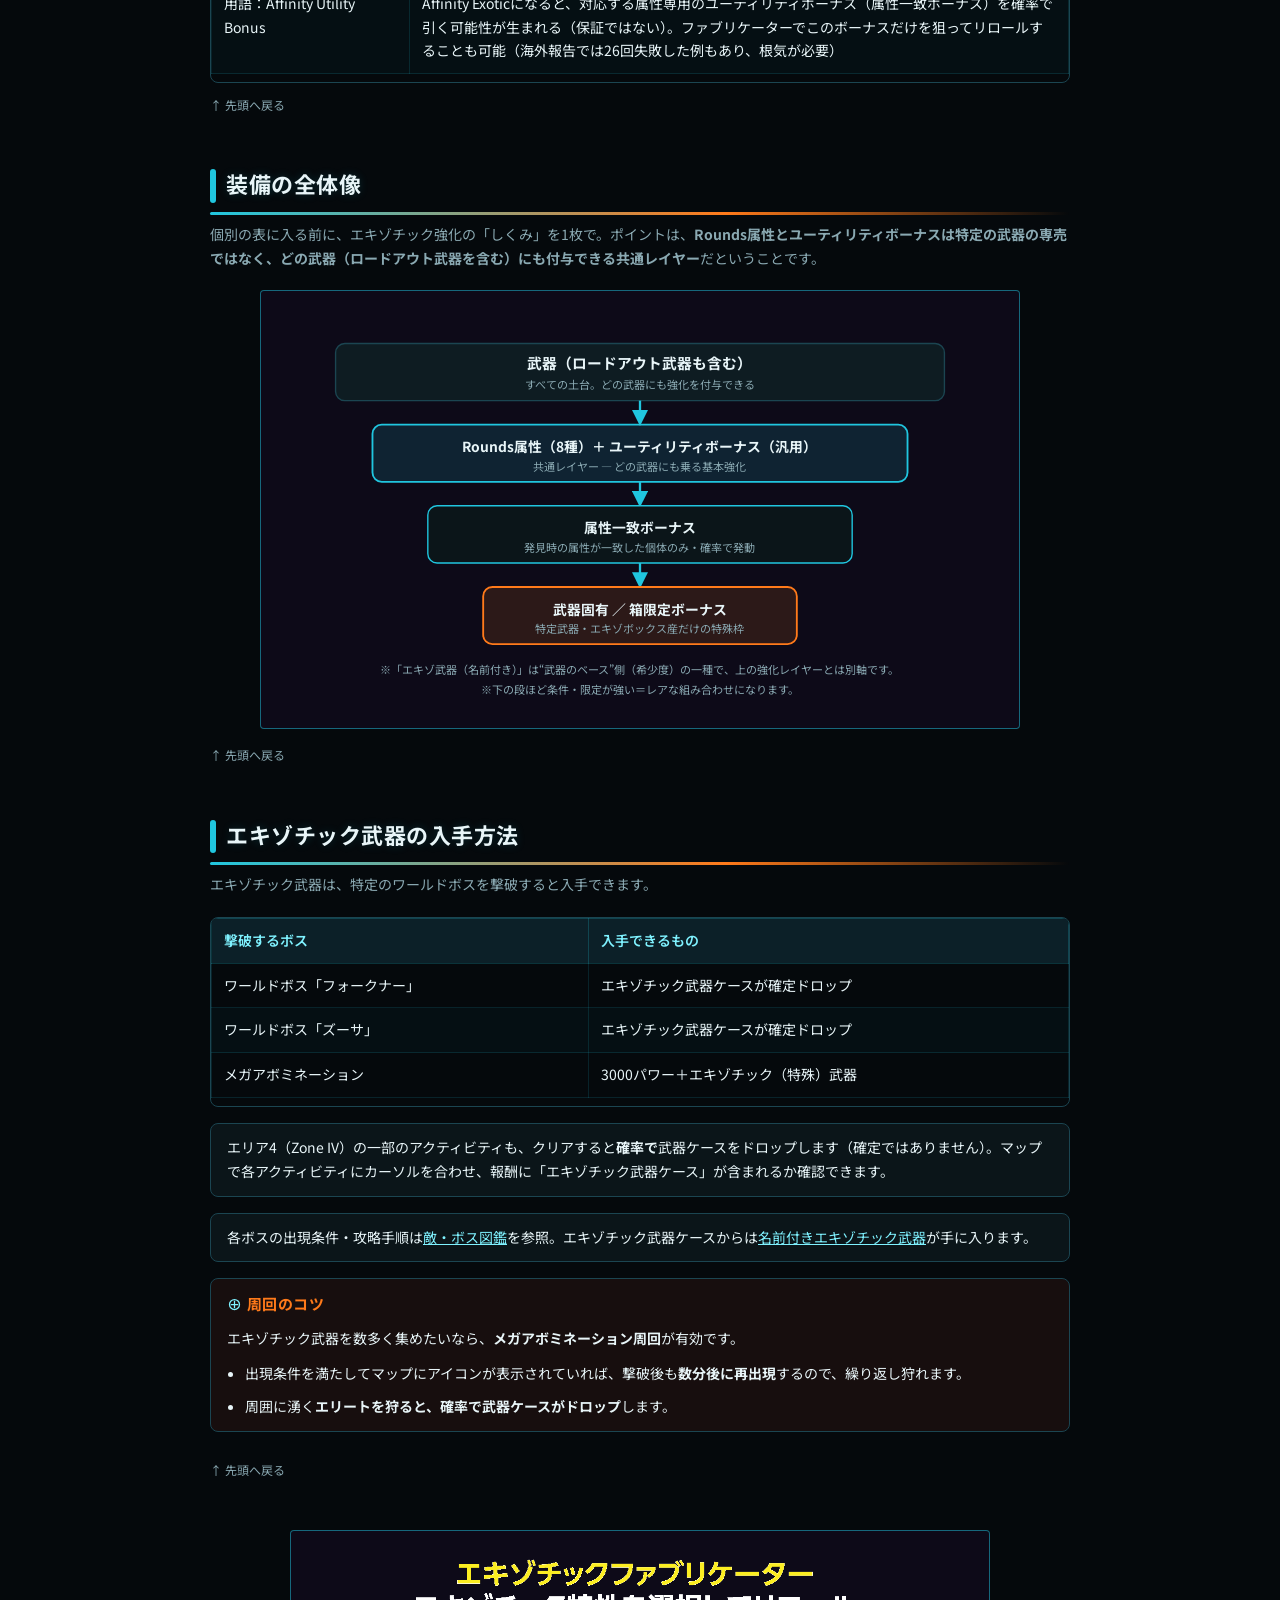
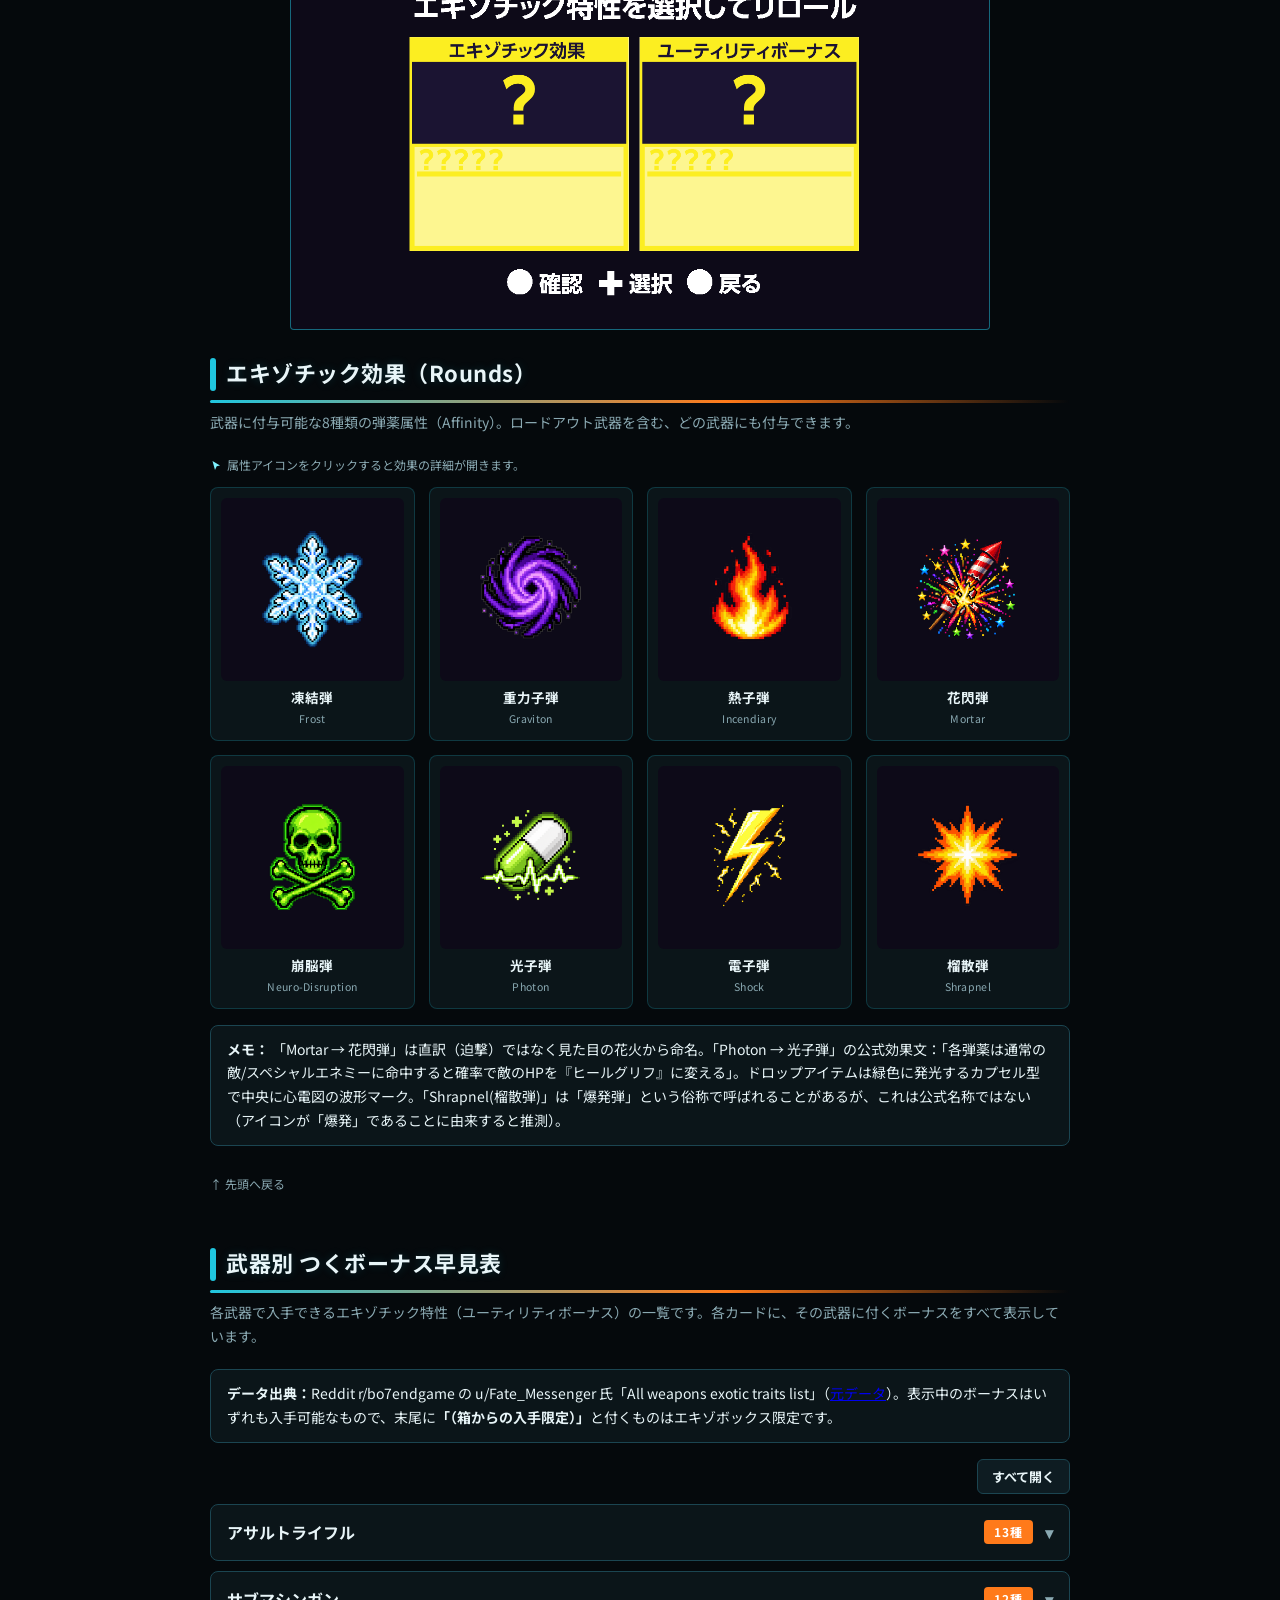
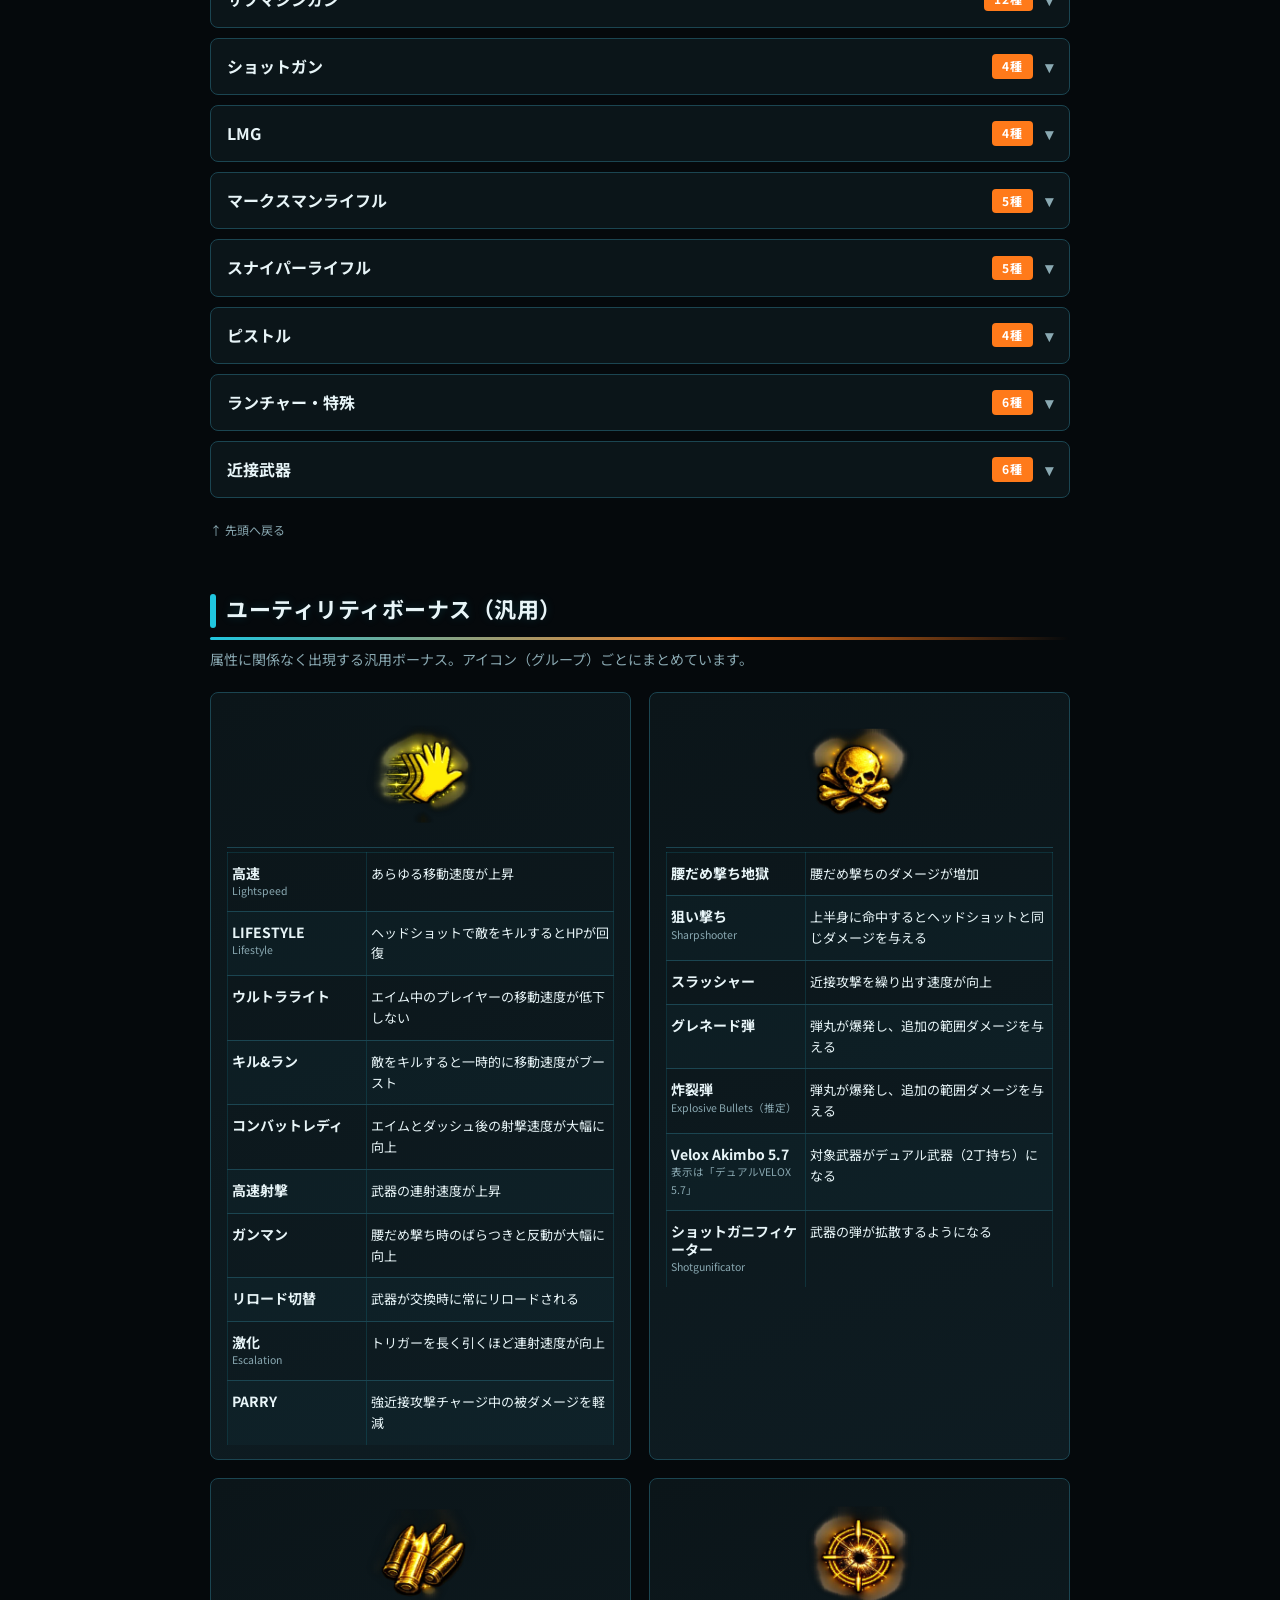
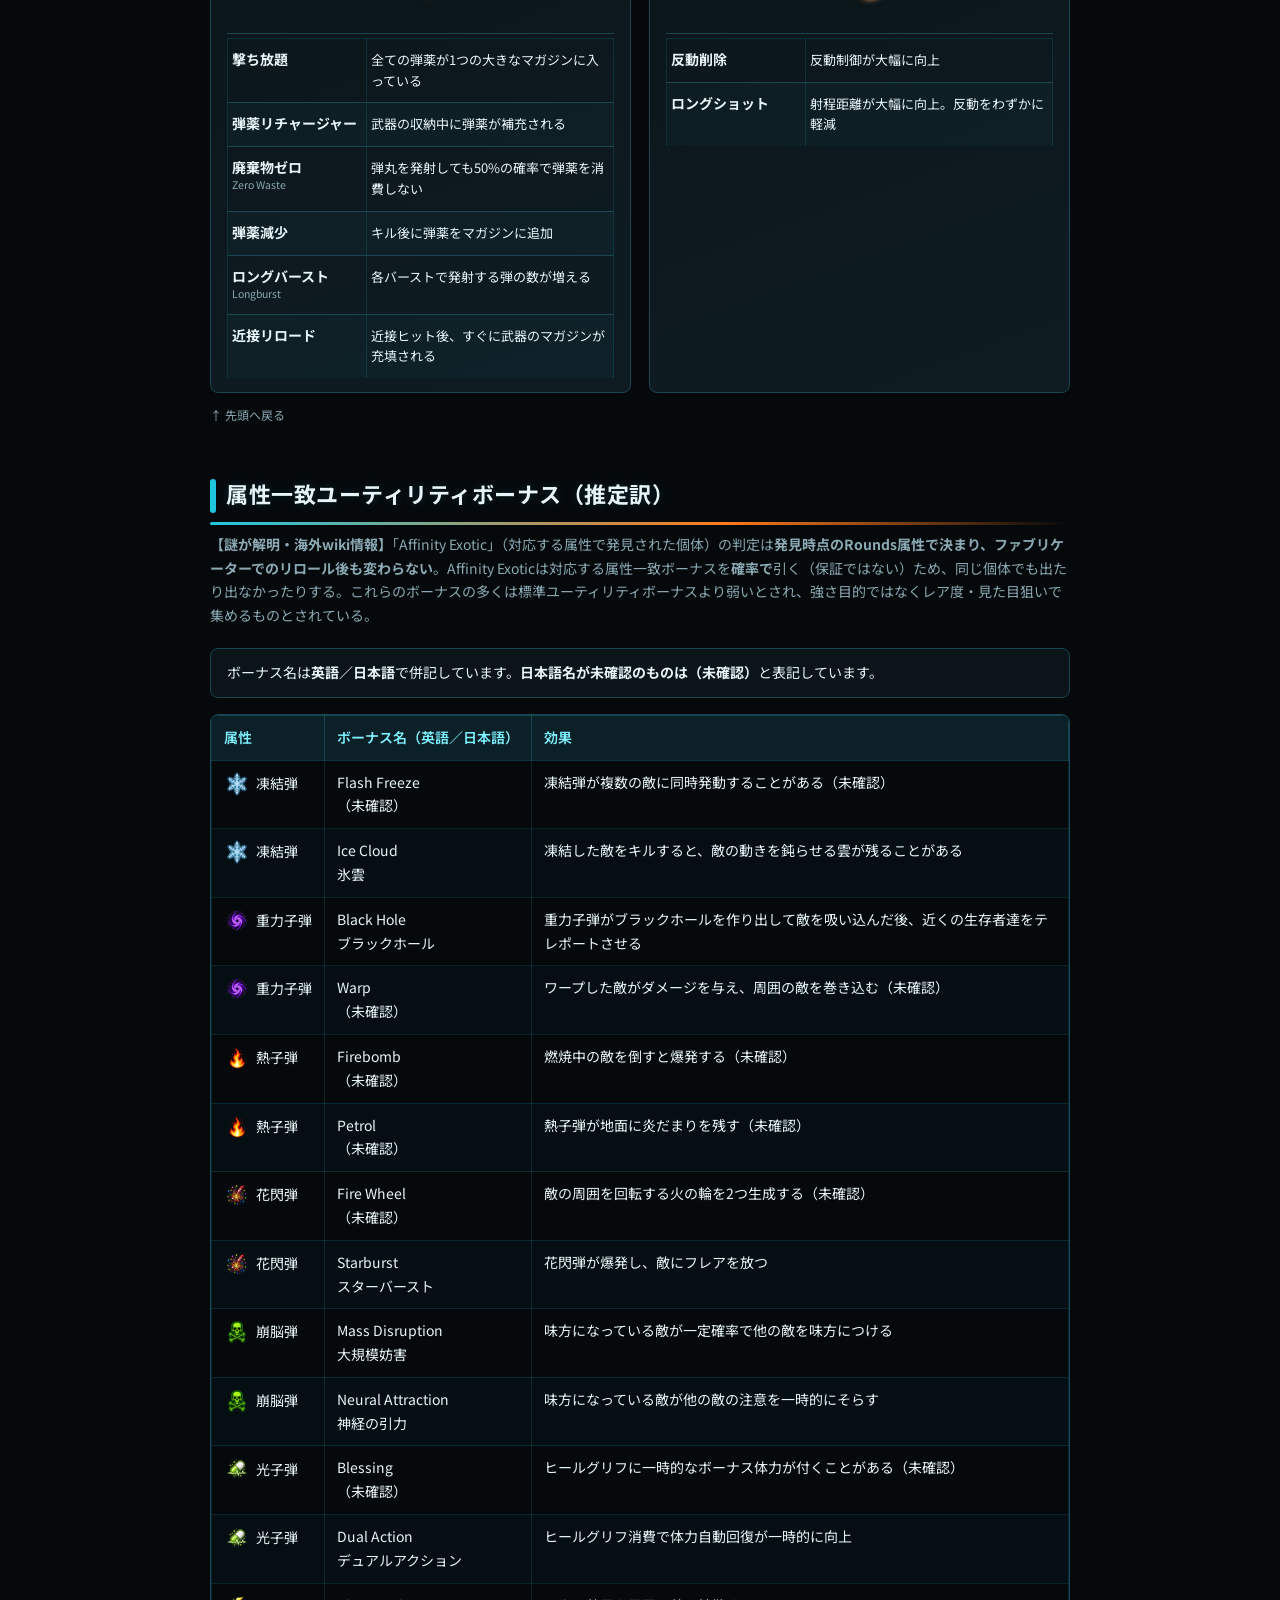
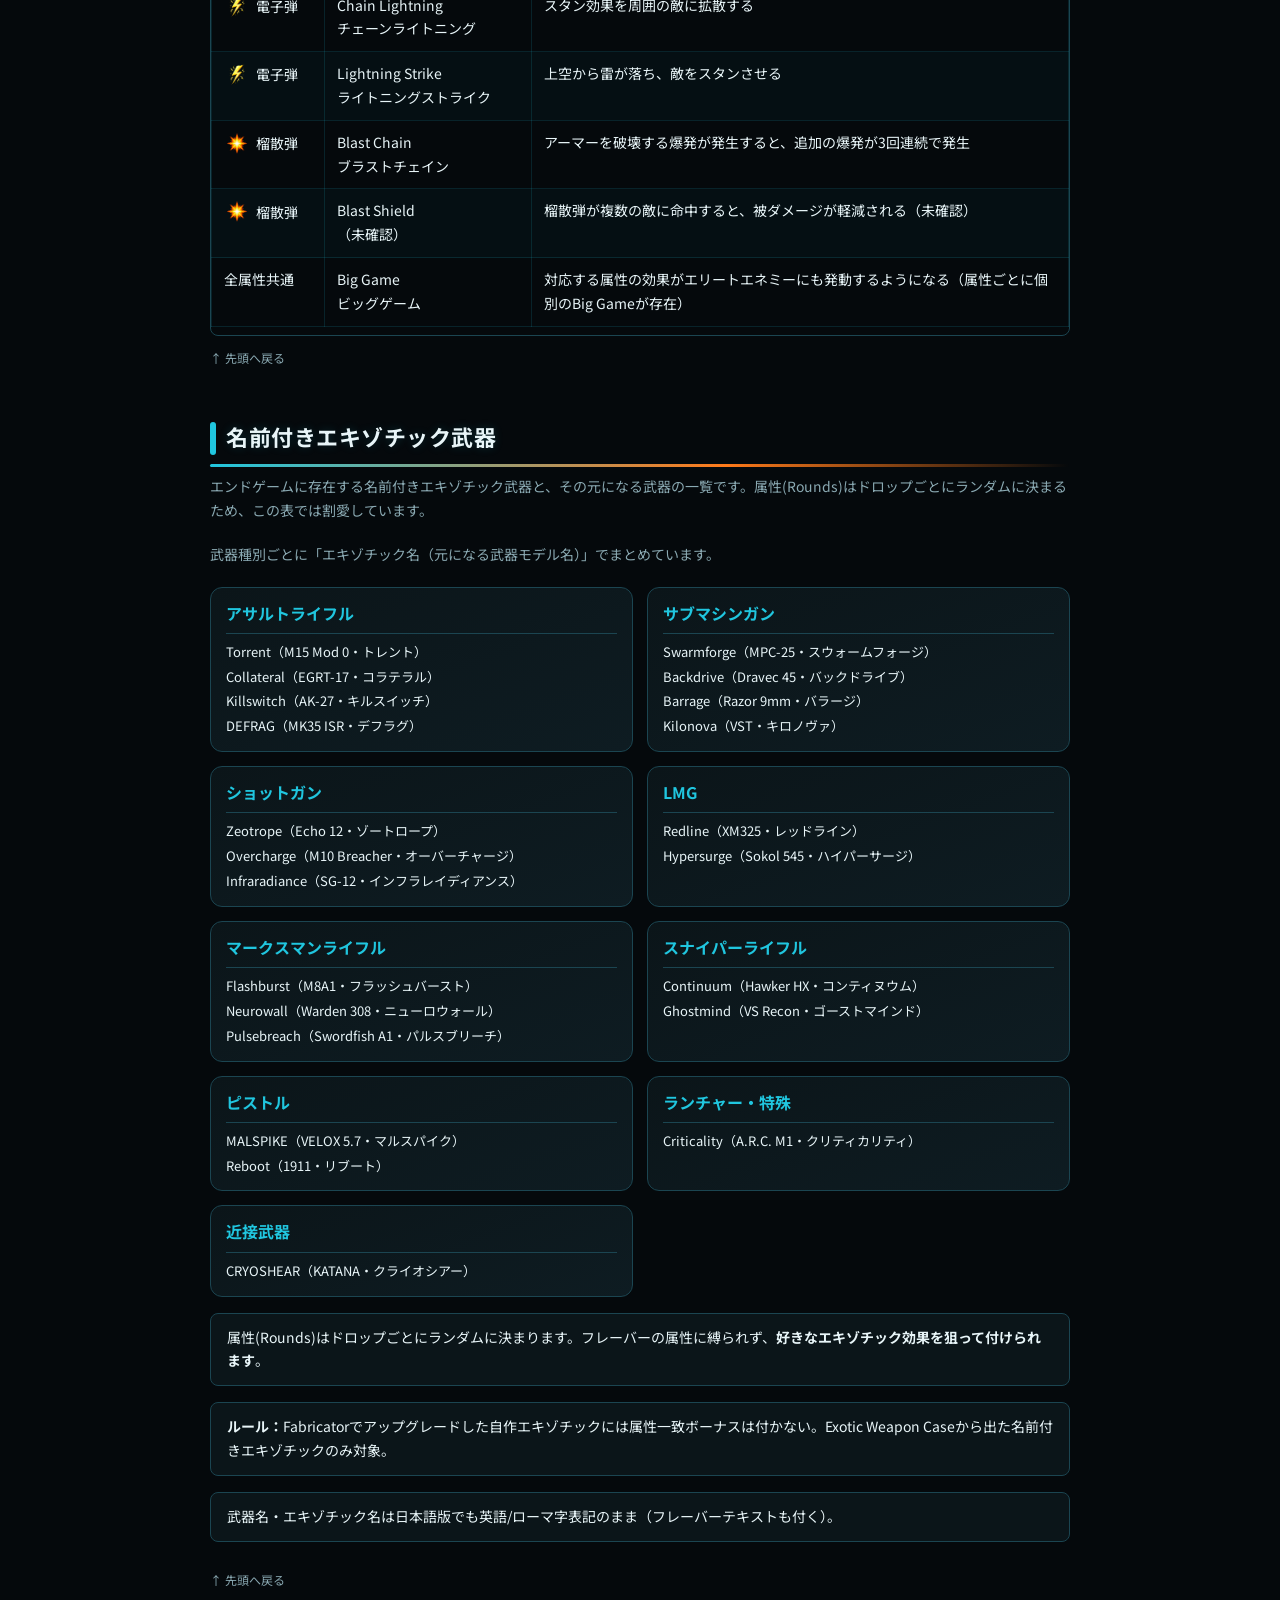
==== commit 70b3dcc9: "Add files via upload" ====
--- a/index.html
+++ b/index.html
@@ -1245,7 +1245,7 @@
 
 </head>
 <body>
-<nav class="topnav" aria-label="セクションナビ"><button type="button" class="tn-toggle" aria-expanded="false" aria-controls="tnInner" aria-label="メニュー"><span aria-hidden="true">☰</span> <span class="tn-toggle-label">メニュー</span></button><div class="tn-inner" id="tnInner"><span class="tn-brand">BO7 ENDGAME</span><a href="#top" data-sec="top">ホーム</a><a href="#glossary" data-sec="glossary">用語</a><a href="#burn-run" data-sec="burn-run" style="color:var(--color-accent);font-weight:700;">バーンラン</a><a href="#comms-coords" data-sec="comms-coords" style="color:var(--hud);font-weight:700;">チャット＆座標</a><span class="tn-group">攻略</span><a href="#missions" data-sec="missions">ミッション</a><a href="#avalon-map" data-sec="avalon-map">マップ</a><a href="#glitches" data-sec="glitches">グリッチ</a><a href="#game-rules" data-sec="game-rules">ルール</a><span class="tn-group">装備</span><a href="#exotic-acquire" data-sec="exotic-acquire">入手方法</a><a href="#exotic-effects" data-sec="exotic-effects">エキゾ効果</a><a href="#weapon-traits" data-sec="weapon-traits">武器早見</a><a href="#utility-bonus" data-sec="utility-bonus">汎用ボーナス</a><a href="#affinity-bonus" data-sec="affinity-bonus">属性一致</a><a href="#named-exotics" data-sec="named-exotics">名前付き</a><span class="tn-group">データ</span><a href="#operators" data-sec="operators">オペレーター</a><a href="#enemies" data-sec="enemies">敵ボス</a><a href="#story-timeline" data-sec="story-timeline">年表</a><a href="#todo" data-sec="todo">検証タスク</a></div></nav>
+<nav class="topnav" aria-label="セクションナビ"><button type="button" class="tn-toggle" aria-expanded="false" aria-controls="tnInner" aria-label="メニュー"><span aria-hidden="true">☰</span> <span class="tn-toggle-label">メニュー</span></button><div class="tn-inner" id="tnInner"><span class="tn-brand">BO7 ENDGAME</span><a href="#top" data-sec="top">ホーム</a><a href="#glossary" data-sec="glossary">用語</a><a href="#burn-run" data-sec="burn-run" style="color:var(--color-accent);font-weight:700;">バーンラン</a><a href="#ability-boosts" data-sec="ability-boosts" style="color:var(--color-accent);font-weight:700;">ブースト一覧</a><a href="#comms-coords" data-sec="comms-coords" style="color:var(--hud);font-weight:700;">チャット＆座標</a><span class="tn-group">攻略</span><a href="#missions" data-sec="missions">ミッション</a><a href="#avalon-map" data-sec="avalon-map">マップ</a><a href="#glitches" data-sec="glitches">グリッチ</a><a href="#game-rules" data-sec="game-rules">ルール</a><span class="tn-group">装備</span><a href="#exotic-acquire" data-sec="exotic-acquire">入手方法</a><a href="#exotic-effects" data-sec="exotic-effects">エキゾ効果</a><a href="#weapon-traits" data-sec="weapon-traits">武器早見</a><a href="#utility-bonus" data-sec="utility-bonus">汎用ボーナス</a><a href="#affinity-bonus" data-sec="affinity-bonus">属性一致</a><a href="#named-exotics" data-sec="named-exotics">名前付き</a><span class="tn-group">データ</span><a href="#operators" data-sec="operators">オペレーター</a><a href="#enemies" data-sec="enemies">敵ボス</a><a href="#story-timeline" data-sec="story-timeline">年表</a><a href="#todo" data-sec="todo">検証タスク</a></div></nav>
 <div class="scanbeam" aria-hidden="true"></div>
 
 
@@ -1391,7 +1391,6 @@
         <ol style="margin:0 0 16px;padding-left:20px;line-height:1.7;">
           <li style="margin-bottom:6px;">ミッション場所にある車両にインタラクトして乗り込む</li>
           <li style="margin-bottom:6px;">矢印のルート指示に従ってゴールを目指す</li>
-          <li style="margin-bottom:6px;">アーチは端をかすめず、中心を通るライン取りで通過する</li>
         </ol>
 
         <p style="margin:20px 0 8px;"><span class="term">時間・耐久の管理（拾う・轢く）</span></p>
@@ -1423,6 +1422,94 @@
       </div>
     </details>
     </div>
+    <a class="back-to-top" href="#top">↑ 先頭へ戻る</a>
+  </section>
+
+  <section id="ability-boosts">
+    <style>
+      #ability-boosts td.ab-name{
+        vertical-align: middle;
+        font-weight: 700;
+        white-space: nowrap;
+        border-right: 1px solid rgba(32,198,223,.35);
+        width: 1%;
+      }
+      /* 縞を「行ごと」から「アビリティ2行1組ごと」に変更 */
+      #ability-boosts tbody tr td{ background: transparent; }
+      #ability-boosts tbody tr:nth-child(4n+3) td,
+      #ability-boosts tbody tr:nth-child(4n) td{ background: rgba(32,198,223,.10); }
+      @media (max-width: 600px){
+        #ability-boosts td.ab-name{
+          white-space: normal;
+          border-right: none;
+          border-bottom: 1px solid rgba(32,198,223,.35);
+        }
+        #ability-boosts td.ab-name::before{ display: none; }
+      }
+    </style>
+    <h2>エキゾチックアビリティブースト一覧</h2>
+    <p class="lead">メジャー／マイナーアビリティを強化する追加効果。各アビリティに2種あり、全40種。アイテムケースから入手でき、主に<span class="term">バーンラン</span>で出やすい（Tacマップの報酬一覧で確認可）。ワイプするかアビリティを付け替えるまで維持されます。</p>
+
+    <details class="wcat"><summary><span class="wcat-ttl">メジャーアビリティ（22種）</span><span class="wcat-chevron">▾</span></summary><div style="padding:14px;">
+    <div class="table-scroll">
+      <table>
+        <thead><tr><th>アビリティ名</th><th>ブースト名</th><th>効果</th></tr></thead>
+        <tbody>
+          <tr><td class="ab-name" rowspan="2">ドローンポッド</td><td data-label="ブースト名">スタンプロトコル</td><td data-label="効果">ドローンが一定確率で敵をスタンさせる</td></tr>
+          <tr><td data-label="ブースト名">ファーストストライク</td><td data-label="効果">ドローンに榴散効果を付与</td></tr>
+          <tr><td class="ab-name" rowspan="2">アクティブ迷彩</td><td data-label="ブースト名">ステルスファイア</td><td data-label="効果">武器を撃っても透明状態を維持</td></tr>
+          <tr><td data-label="ブースト名">時間延長</td><td data-label="効果">近接キルで迷彩の持続時間が延長</td></tr>
+          <tr><td class="ab-name" rowspan="2">センチネルプロトコル</td><td data-label="ブースト名">ターゲットリレー</td><td data-label="効果">ピンで指定した敵をギルドボットが攻撃。命中率が向上</td></tr>
+          <tr><td data-label="ブースト名">ショック弾</td><td data-label="効果">ギルドボットの武器にデッドワイヤー(MOD)を付与</td></tr>
+          <tr><td class="ab-name" rowspan="2">サーマルスパイク</td><td data-label="ブースト名">モルテンオーラ</td><td data-label="効果">接触した敵を炎上させる</td></tr>
+          <tr><td data-label="ブースト名">ショックブラスト</td><td data-label="効果">最初の爆発で敵をスタン</td></tr>
+          <tr><td class="ab-name" rowspan="2">ハンドキャノン</td><td data-label="ブースト名">大容量</td><td data-label="効果">弾薬数が増加</td></tr>
+          <tr><td data-label="ブースト名">ブラストスタン</td><td data-label="効果">弾薬が爆発を引き起こし、ターゲットをスタンさせる</td></tr>
+          <tr><td class="ab-name" rowspan="2">ビジョンパルス</td><td data-label="ブースト名">デスマーク</td><td data-label="効果">ピンを付けた敵が受けるダメージが増加</td></tr>
+          <tr><td data-label="ブースト名">EMPキル</td><td data-label="効果">ピンを付けた敵をキルするとEMP効果が発生</td></tr>
+          <tr><td class="ab-name" rowspan="2">ウォーマシン</td><td data-label="ブースト名">高速チャージ</td><td data-label="効果">チャージ時間が短縮</td></tr>
+          <tr><td data-label="ブースト名">大容量</td><td data-label="効果">弾薬数が増加</td></tr>
+          <tr><td class="ab-name" rowspan="2">シャドウブレイク</td><td data-label="ブースト名">重力井戸</td><td data-label="効果">シャドウブレイクが敵を中心に引き寄せる</td></tr>
+          <tr><td data-label="ブースト名">スカイドロップ</td><td data-label="効果">シャドウブレイクに入ると空中へテレポート</td></tr>
+          <tr><td class="ab-name" rowspan="2">デスマシーン</td><td data-label="ブースト名">クリティカルリターン</td><td data-label="効果">クリティカルキル時に一定確率で弾薬が回復</td></tr>
+          <tr><td data-label="ブースト名">大容量</td><td data-label="効果">弾薬数が増加（50発）</td></tr>
+          <tr><td class="ab-name" rowspan="2">クラッシュカート</td><td data-label="ブースト名">フルリストック</td><td data-label="効果">弾薬、アーマー、装備を回復</td></tr>
+          <tr><td data-label="ブースト名">ジャンボバッテリー</td><td data-label="効果">無敵時間が延長。スクアッド以外の味方も蘇生可能</td></tr>
+          <tr><td class="ab-name" rowspan="2">バリスティックシェル</td><td data-label="ブースト名">スタンシェル</td><td data-label="効果">シェルを近接攻撃した敵をスタンさせる</td></tr>
+          <tr><td data-label="ブースト名">シェル蘇生</td><td data-label="効果">ダウン状態の仲間がシェル内に入ると蘇生</td></tr>
+        </tbody>
+      </table>
+    </div>
+    </div></details>
+
+    <details class="wcat"><summary><span class="wcat-ttl">マイナーアビリティ（18種）</span><span class="wcat-chevron">▾</span></summary><div style="padding:14px;">
+    <div class="table-scroll">
+      <table>
+        <thead><tr><th>アビリティ名</th><th>ブースト名</th><th>効果</th></tr></thead>
+        <tbody>
+          <tr><td class="ab-name" rowspan="2">キネティックジャンプ</td><td data-label="ブースト名">ジャンプブースト</td><td data-label="効果">ジャンプ力が上昇し、HPを一部回復</td></tr>
+          <tr><td data-label="ブースト名">クイックチャージ</td><td data-label="効果">チャージタイムを短縮</td></tr>
+          <tr><td class="ab-name" rowspan="2">エーテルブレード</td><td data-label="ブースト名">スタンバウンス</td><td data-label="効果">跳ね返って敵をスタンさせる</td></tr>
+          <tr><td data-label="ブースト名">追加チャージ</td><td data-label="効果">チャージ数が1増加</td></tr>
+          <tr><td class="ab-name" rowspan="2">ブラッドバーナー</td><td data-label="ブースト名">タイムチャージ</td><td data-label="効果">パルス攻撃がキルではなく時間経過でチャージされる</td></tr>
+          <tr><td data-label="ブースト名">プロテクトフィールド</td><td data-label="効果">乗車中のダメージ軽減が増加</td></tr>
+          <tr><td class="ab-name" rowspan="2">グラップリングフック</td><td data-label="ブースト名">アクロバティック</td><td data-label="効果">チャージ数が1増加。空中で使用したチャージを返還</td></tr>
+          <tr><td data-label="ブースト名">スタンフック</td><td data-label="効果">命中した敵をスタン</td></tr>
+          <tr><td class="ab-name" rowspan="2">ポータルグレネード</td><td data-label="ブースト名">感染</td><td data-label="効果">召喚したフィアーが近くの敵を感染させる</td></tr>
+          <tr><td data-label="ブースト名">延長時間</td><td data-label="効果">召喚したフィアーの持続時間が延長</td></tr>
+          <tr><td class="ab-name" rowspan="2">フリッカー</td><td data-label="ブースト名">ワープダメージ</td><td data-label="効果">敵へのテレポートでダメージを与える</td></tr>
+          <tr><td data-label="ブースト名">自動リロード</td><td data-label="効果">武器の弾薬の一部を自動リロード</td></tr>
+          <tr><td class="ab-name" rowspan="2">サイコグレネード</td><td data-label="ブースト名">増援</td><td data-label="効果">強力な味方が一定確率で出現</td></tr>
+          <tr><td data-label="ブースト名">従属強化</td><td data-label="効果">従属効果の持続時間が延長。従属できる敵の数が増加</td></tr>
+          <tr><td class="ab-name" rowspan="2">ブラックハット</td><td data-label="ブースト名">チャージバック</td><td data-label="効果">攻撃成功時、メジャーアビリティのクールダウンが短縮</td></tr>
+          <tr><td data-label="ブースト名">バックドアプロトコル</td><td data-label="効果">ギルドとフィアーに対する攻撃が強化</td></tr>
+          <tr><td class="ab-name" rowspan="2">補給リンク</td><td data-label="ブースト名">フルプロテクト</td><td data-label="効果">自分と味方のアーマープレートを自動補充</td></tr>
+          <tr><td data-label="ブースト名">フルサプライ</td><td data-label="効果">自分と味方の装備を全て補充</td></tr>
+        </tbody>
+      </table>
+    </div>
+    </div></details>
+
     <a class="back-to-top" href="#top">↑ 先頭へ戻る</a>
   </section>
 
@@ -2521,7 +2608,7 @@
           <tr><td data-label="属性"><span class="attr"><img src="assets/icons/photon.png" alt="光子弾アイコン">光子弾</span></td><td data-label="ボーナス名">Blessing<br>（未確認）</td><td data-label="効果">ヒールグリフに一時的なボーナス体力が付くことがある（未確認）</td></tr>
           <tr><td data-label="属性"><span class="attr"><img src="assets/icons/photon.png" alt="光子弾アイコン">光子弾</span></td><td data-label="ボーナス名">Dual Action<br>デュアルアクション</td><td data-label="効果">ヒールグリフ消費で体力自動回復が一時的に向上</td></tr>
           <tr><td data-label="属性"><span class="attr"><img src="assets/icons/shock.png" alt="電子弾アイコン">電子弾</span></td><td data-label="ボーナス名">Chain Lightning<br>チェーンライトニング</td><td data-label="効果">スタン効果を周囲の敵に拡散する</td></tr>
-          <tr><td data-label="属性"><span class="attr"><img src="assets/icons/shock.png" alt="電子弾アイコン">電子弾</span></td><td data-label="ボーナス名">Lightning Strike<br>（未確認）</td><td data-label="効果">上空から雷が落ち、敵をスタンさせる（未確認）</td></tr>
+          <tr><td data-label="属性"><span class="attr"><img src="assets/icons/shock.png" alt="電子弾アイコン">電子弾</span></td><td data-label="ボーナス名">Lightning Strike<br>ライトニングストライク</td><td data-label="効果">上空から雷が落ち、敵をスタンさせる</td></tr>
           <tr><td data-label="属性"><span class="attr"><img src="assets/icons/shrapnel.png" alt="榴散弾アイコン">榴散弾</span></td><td data-label="ボーナス名">Blast Chain<br>ブラストチェイン</td><td data-label="効果">アーマーを破壊する爆発が発生すると、追加の爆発が3回連続で発生</td></tr>
           <tr><td data-label="属性"><span class="attr"><img src="assets/icons/shrapnel.png" alt="榴散弾アイコン">榴散弾</span></td><td data-label="ボーナス名">Blast Shield<br>（未確認）</td><td data-label="効果">榴散弾が複数の敵に命中すると、被ダメージが軽減される（未確認）</td></tr>
           <tr><td data-label="属性">全属性共通</td><td data-label="ボーナス名">Big Game<br>ビッグゲーム</td><td data-label="効果">対応する属性の効果がエリートエネミーにも発動するようになる（属性ごとに個別のBig Gameが存在）</td></tr>
@@ -2980,7 +3067,6 @@
       <li><span class="badge" style="background:var(--color-status-todo-bg);border-color:var(--color-status-todo-border);color:var(--color-status-todo-text);">要注意</span> <strong>ファブリケーターでのユーティリティボーナス変更は必ず元に戻せるとは限らない可能性。</strong>実例：デュアルアクション→デュアルVELOX5.7に変更後、再アクセス不可になり元に戻せなかった。再現性・条件を確認</li>
       <li><span class="badge">中</span> 「スラッシャー」が近接武器専用ボーナスかどうか継続検証（近接武器以外での出現例を探す）</li>
       <li><span class="badge" style="background:var(--color-status-todo-bg);border-color:var(--color-status-todo-border);color:var(--color-status-todo-text);">シーズン5</span> <strong>バーンラン</strong>の詳細（制限時間・報酬・攻略のコツ）を実機で確認</li>
-      <li><span class="badge" style="background:var(--color-status-todo-bg);border-color:var(--color-status-todo-border);color:var(--color-status-todo-text);">シーズン5</span> <strong>エキゾチックアビリティブースト</strong>の具体的な効果一覧（各アビリティ2種）を実機で確認</li>
       <li><span class="badge">低</span> チャットの<strong>パーティー／チーム</strong>の到達範囲を確認（現在ソロのため未確認）</li>
     </ul>
     <a class="back-to-top" href="#top">↑ 先頭へ戻る</a>
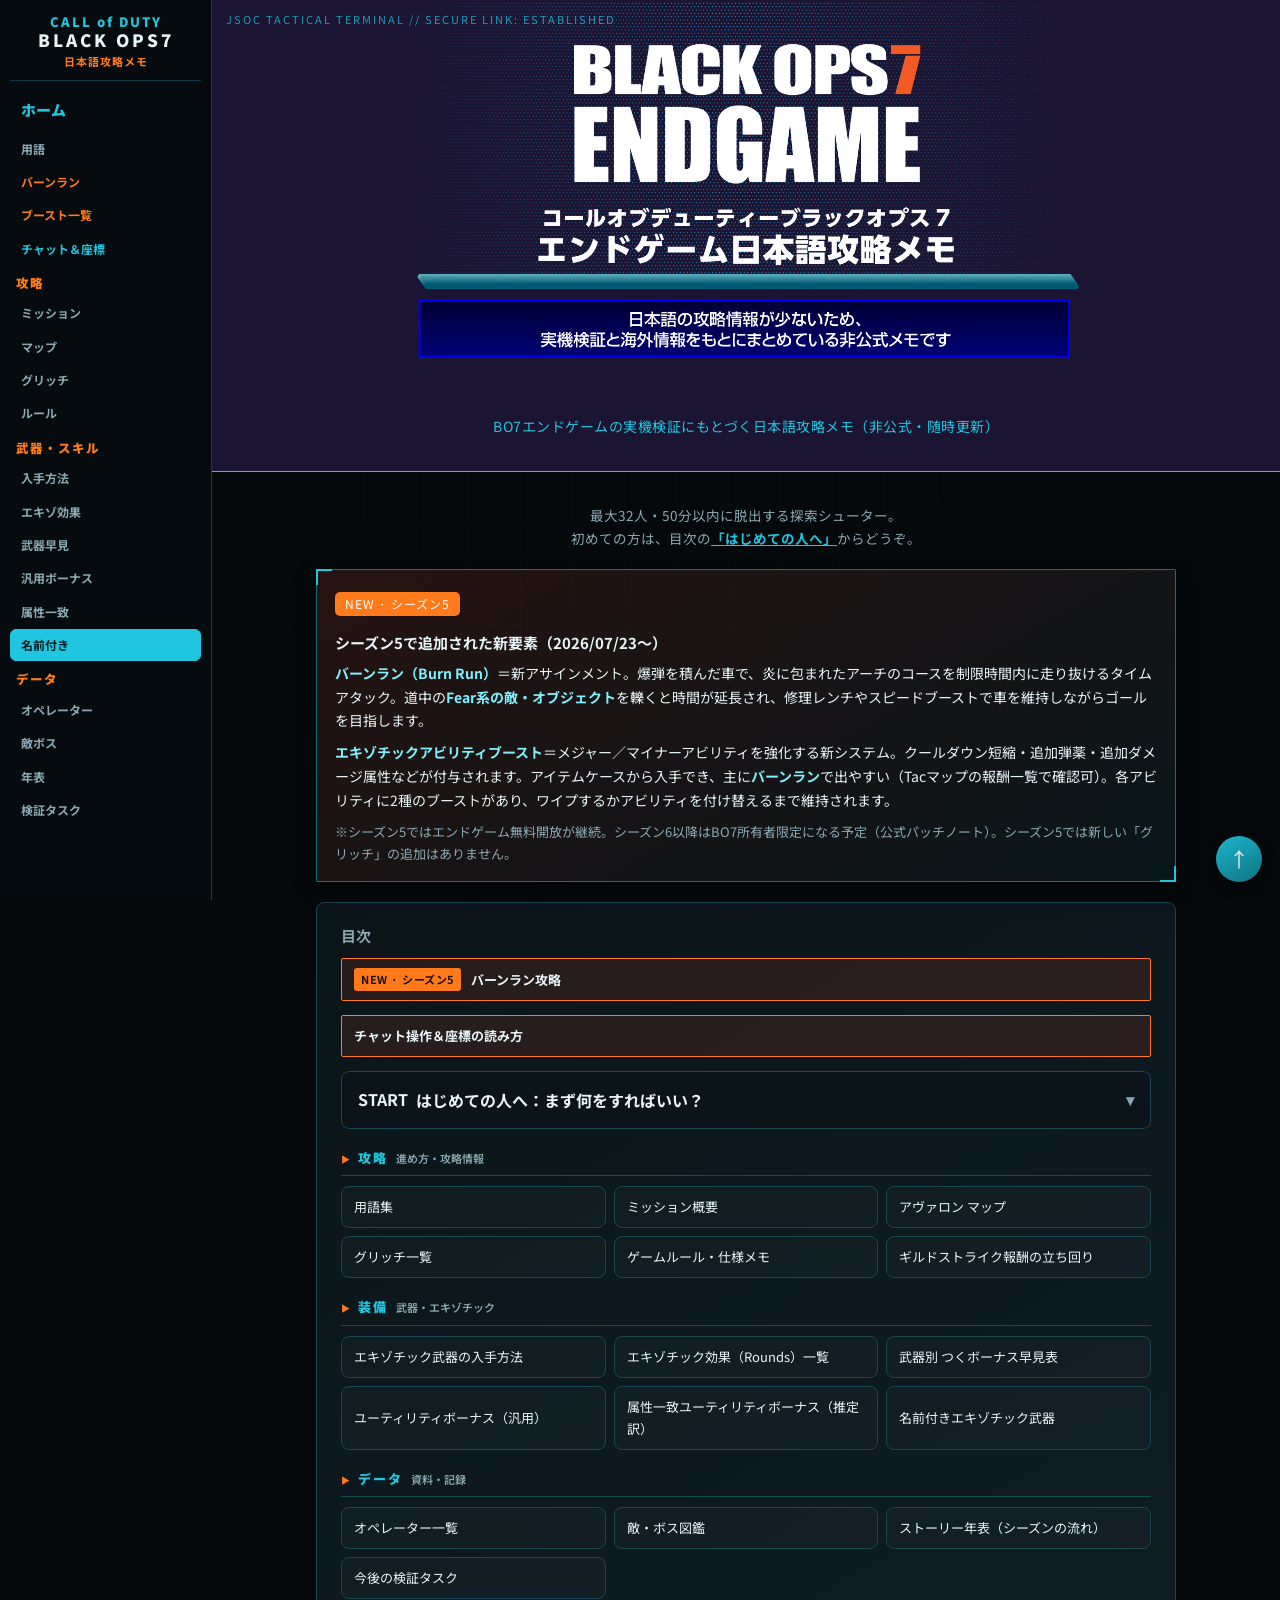
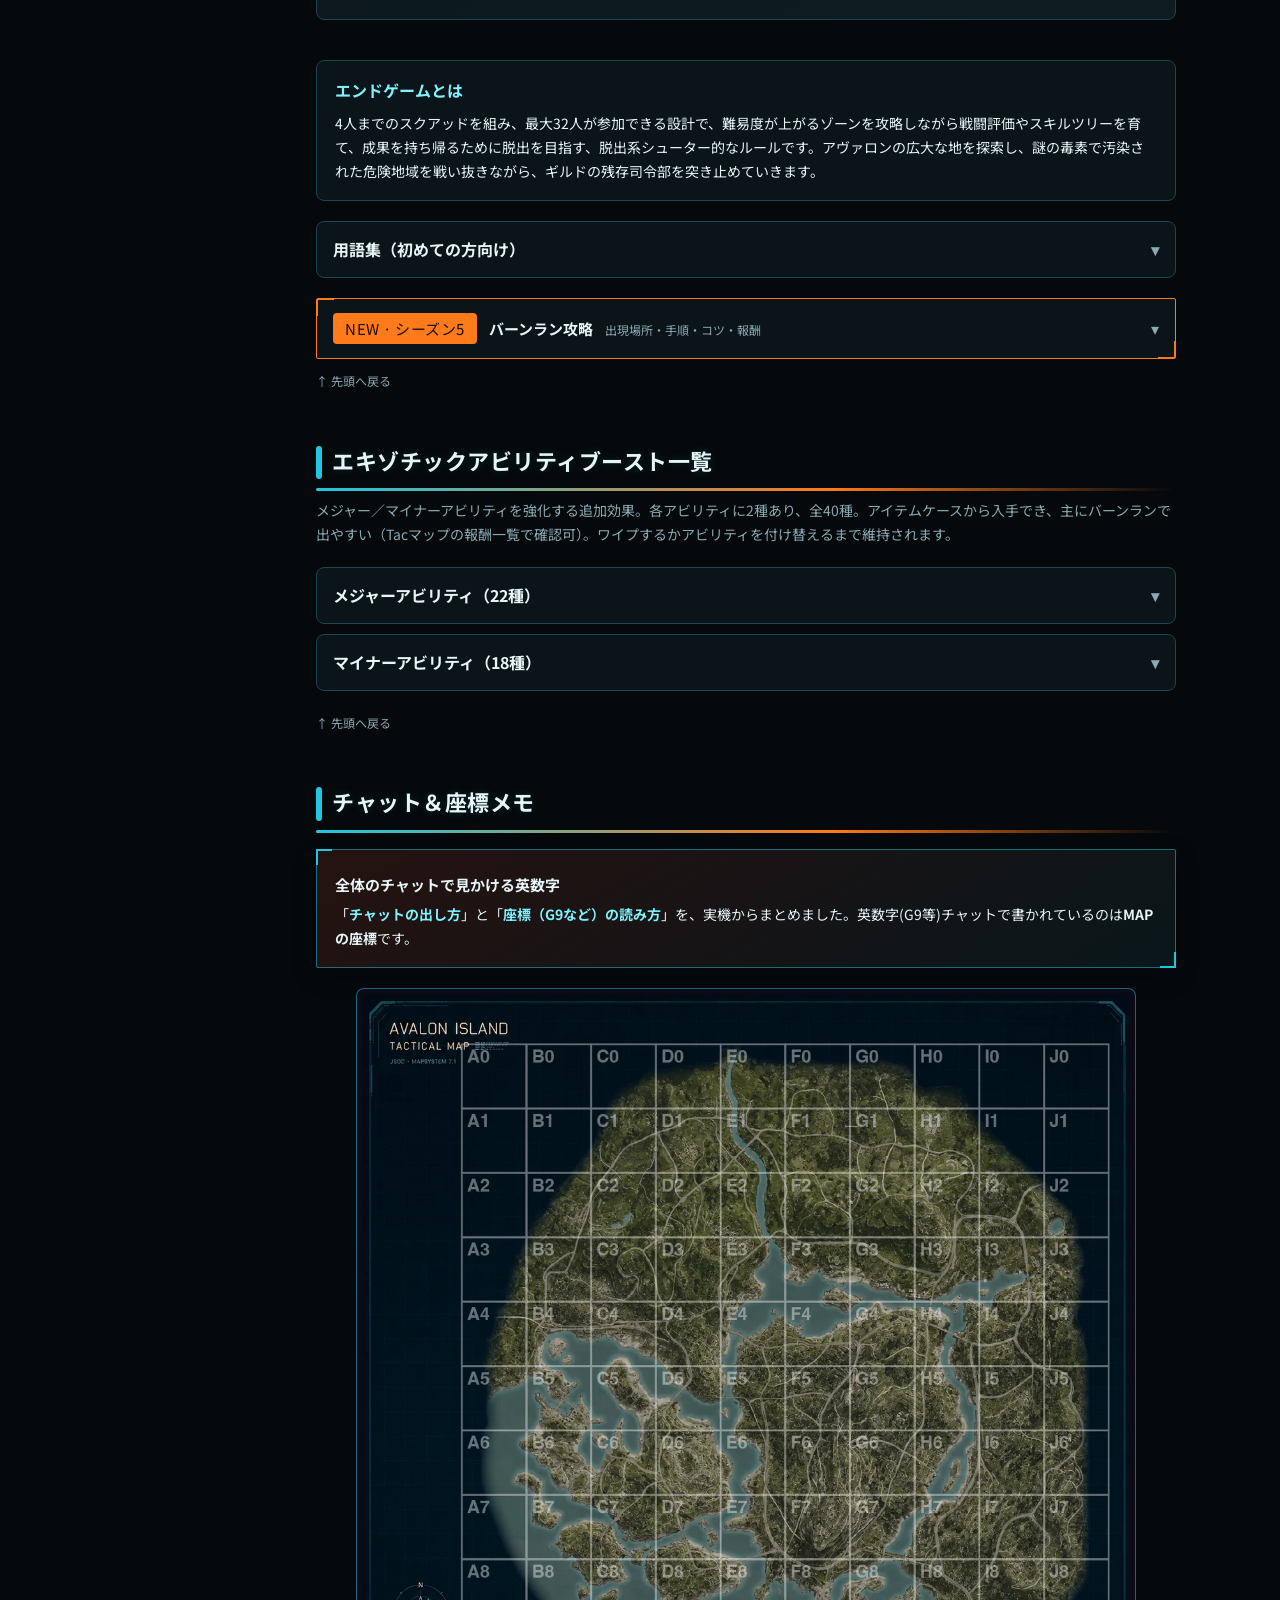
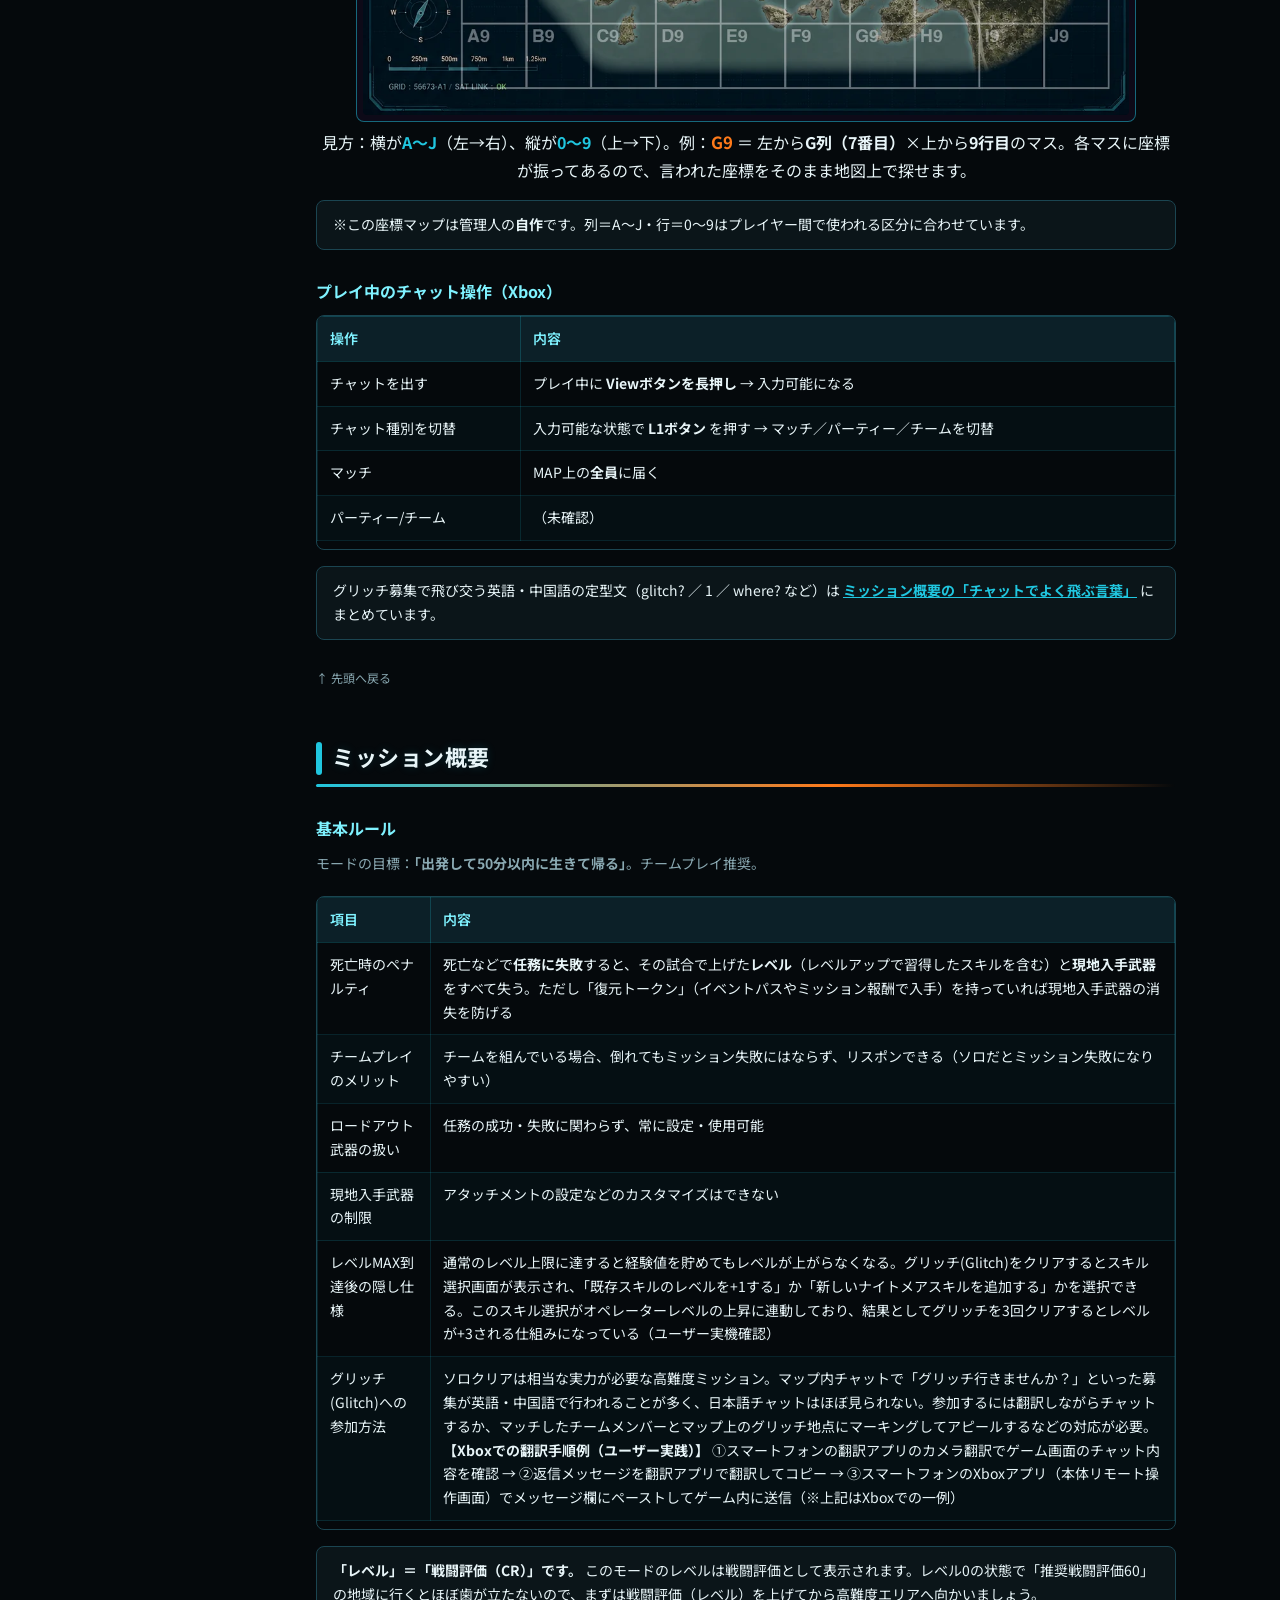
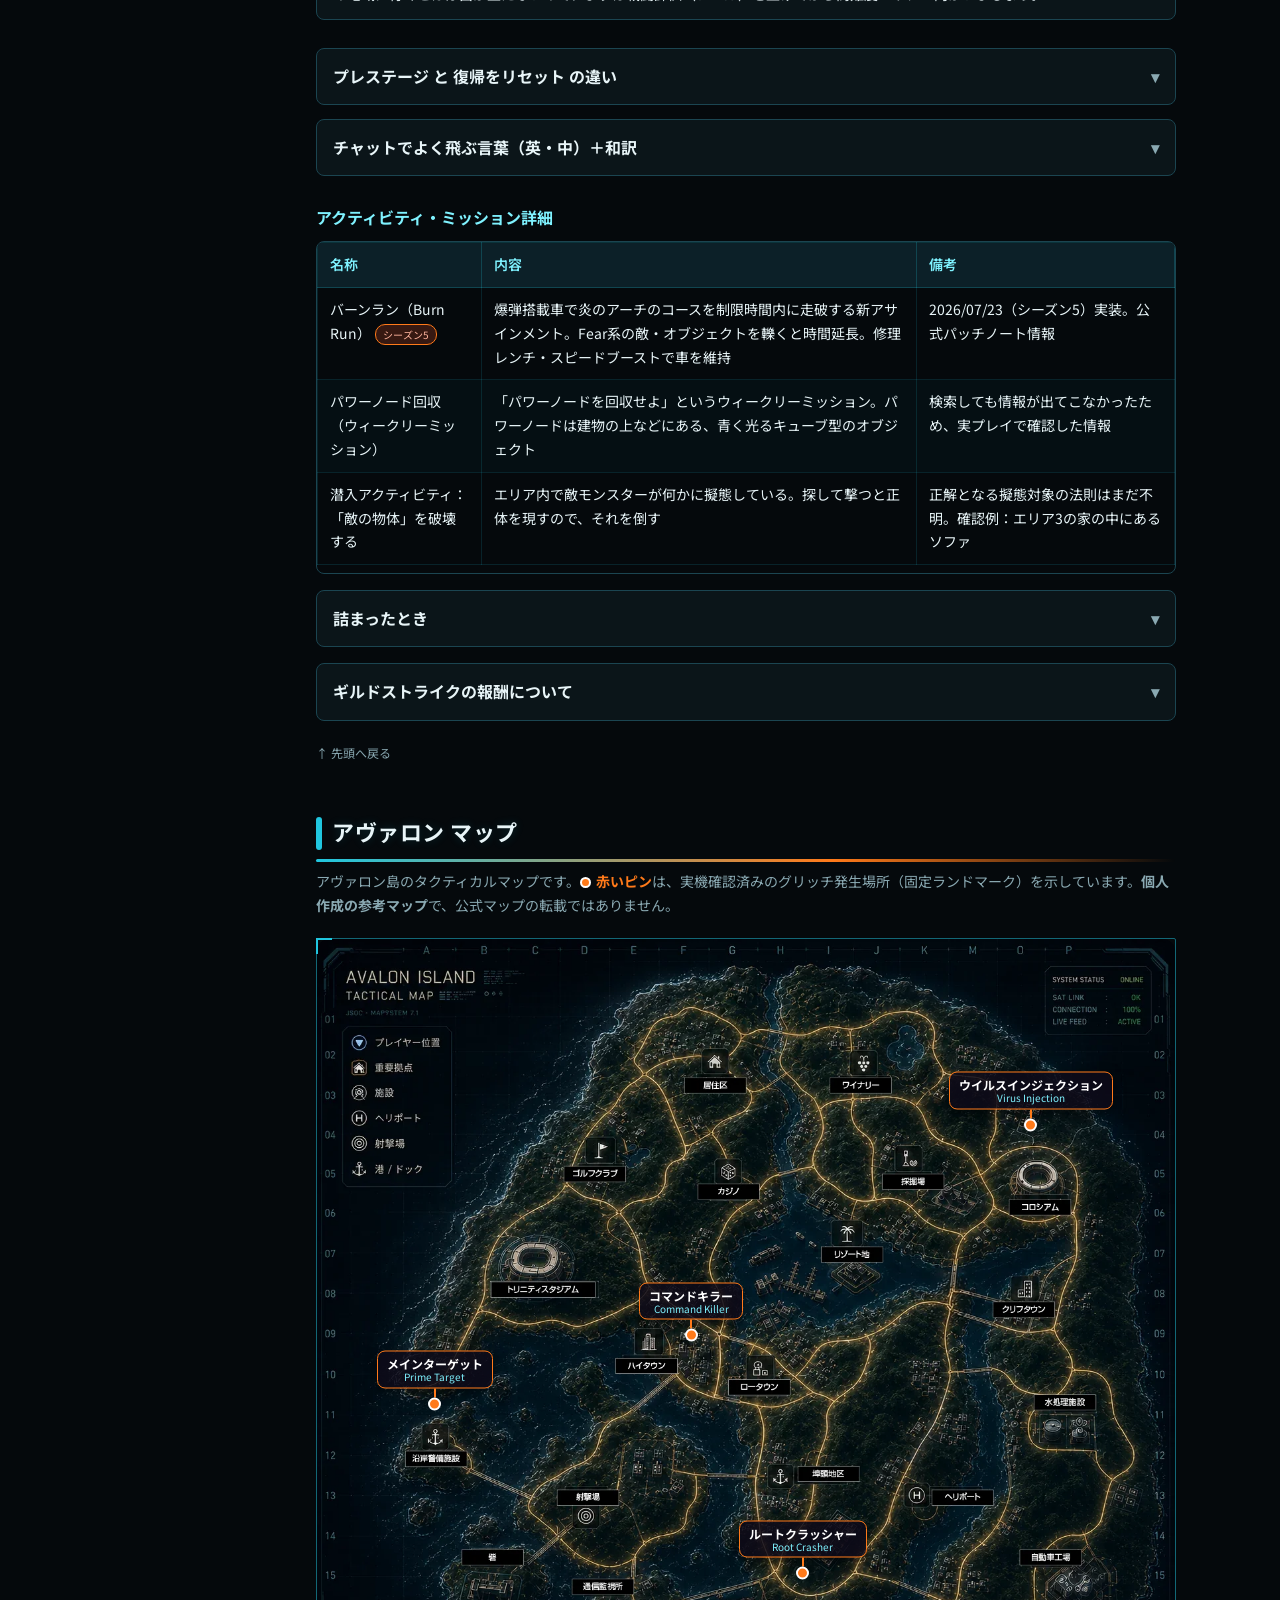
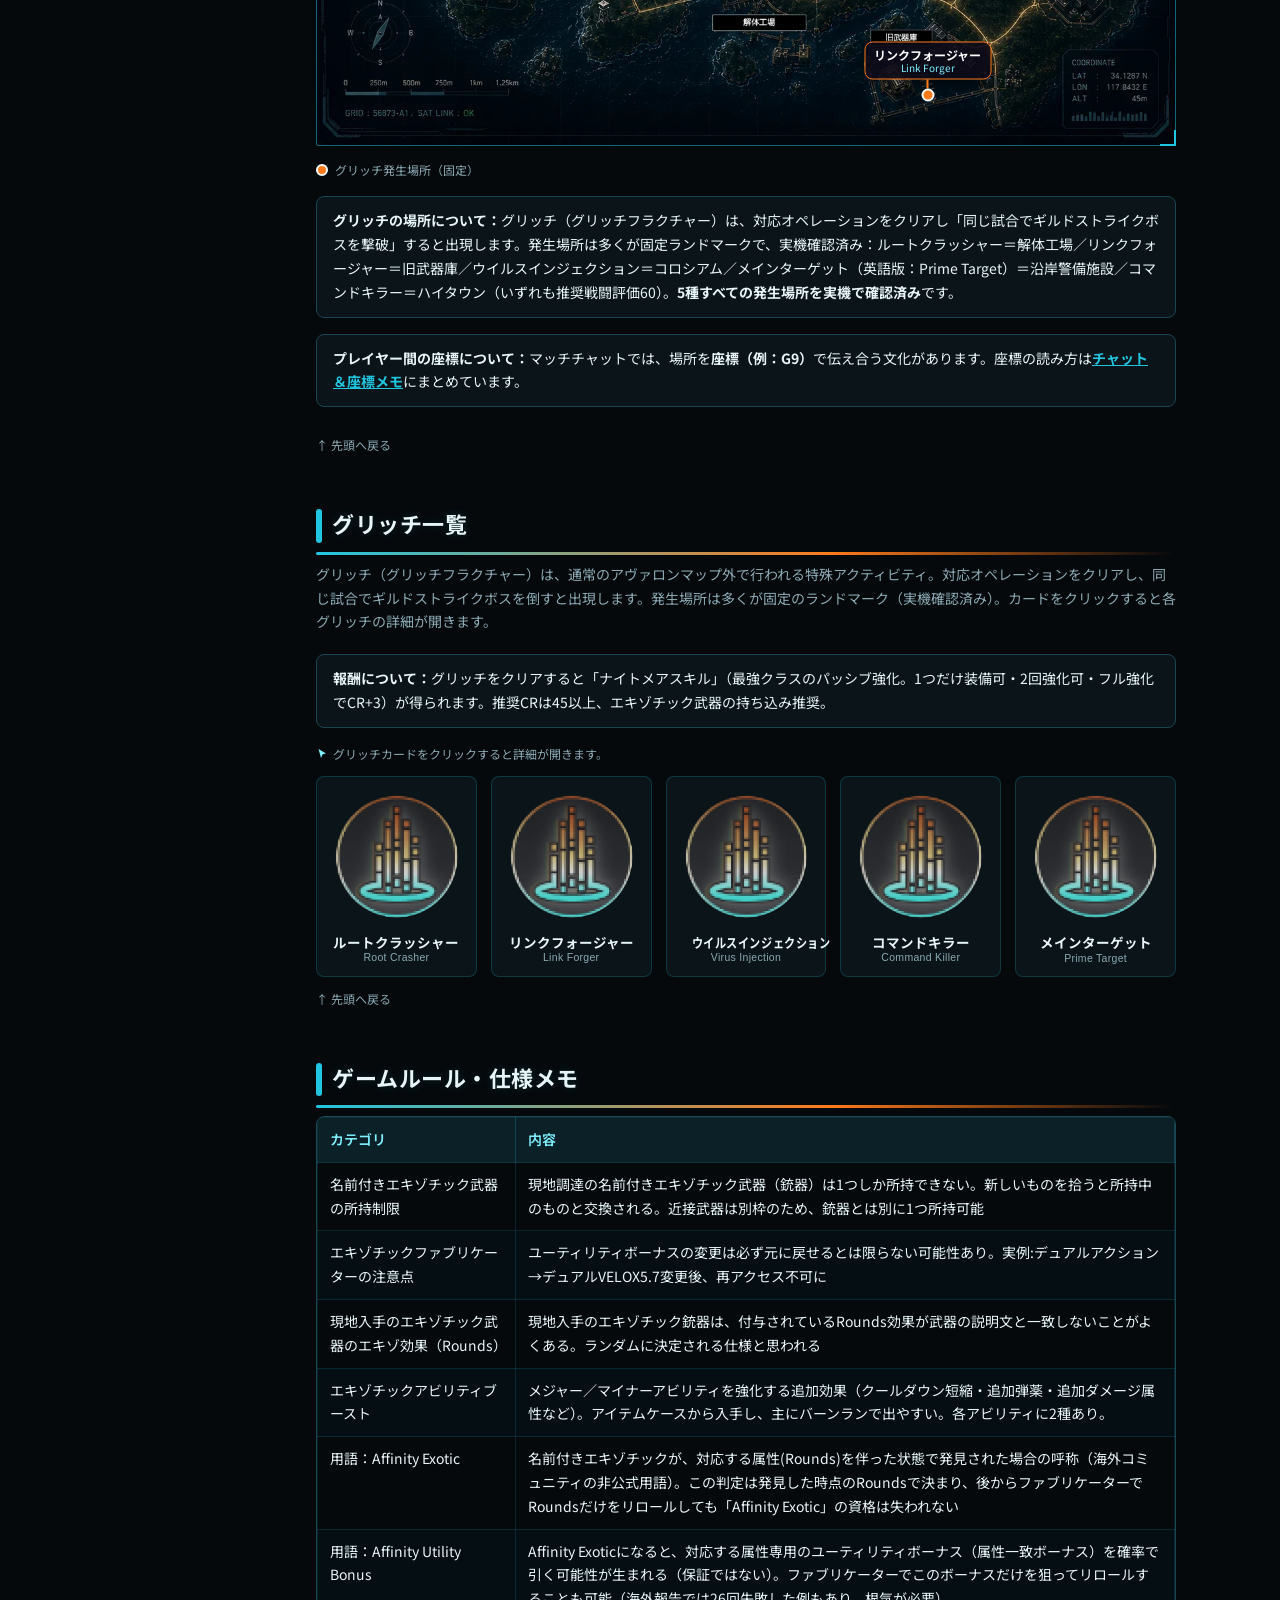
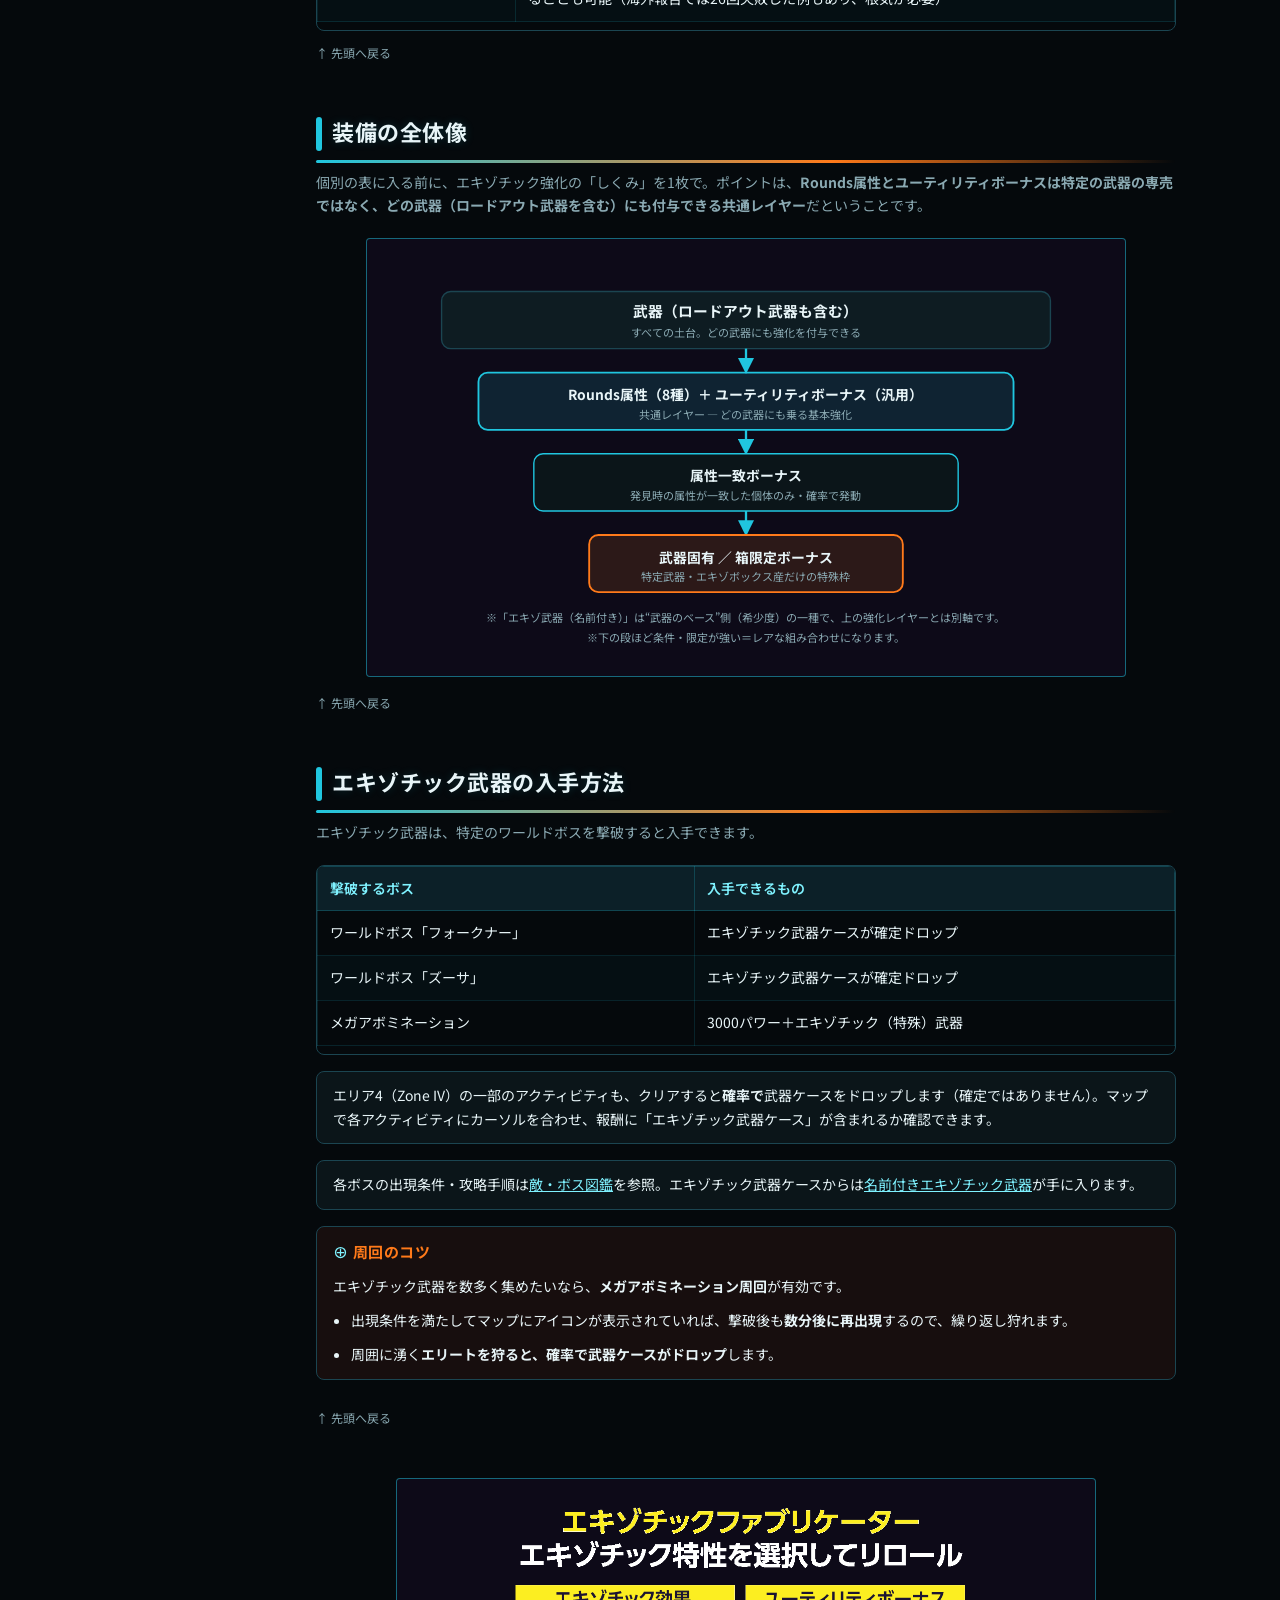
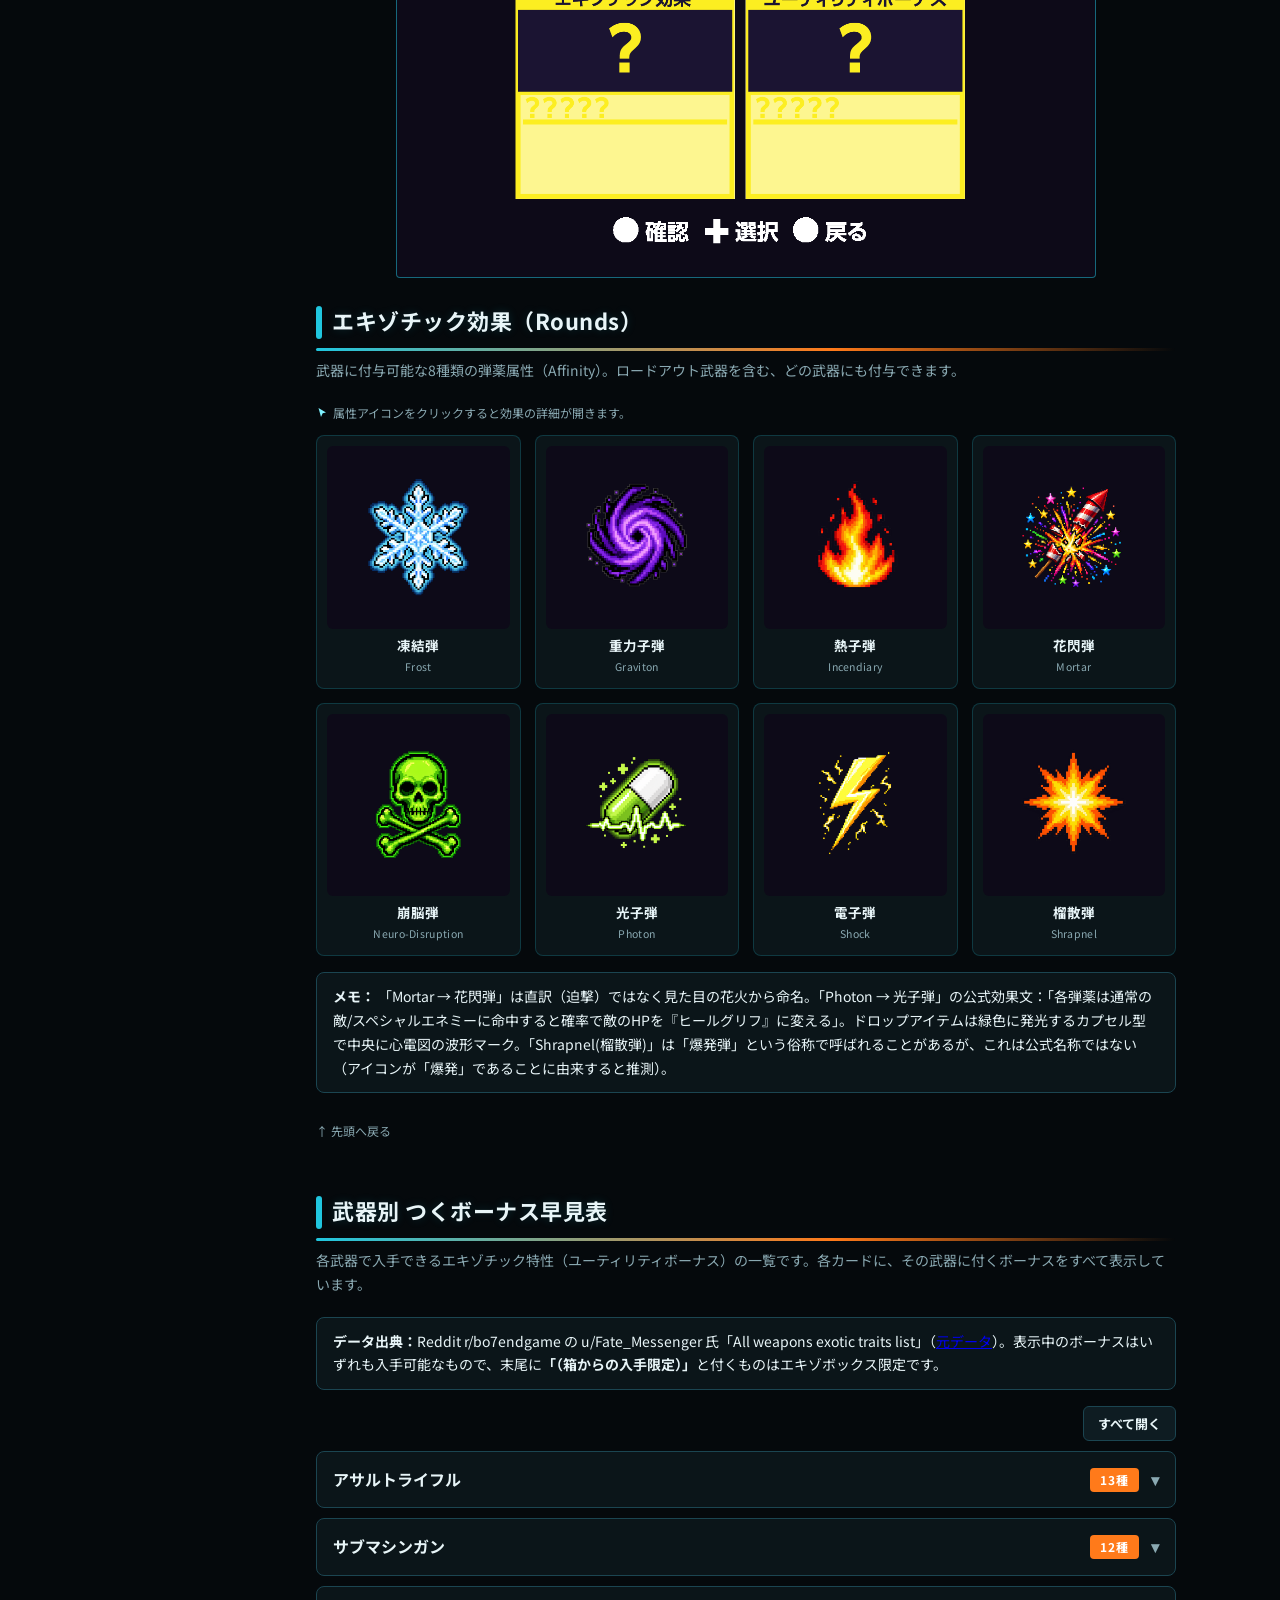
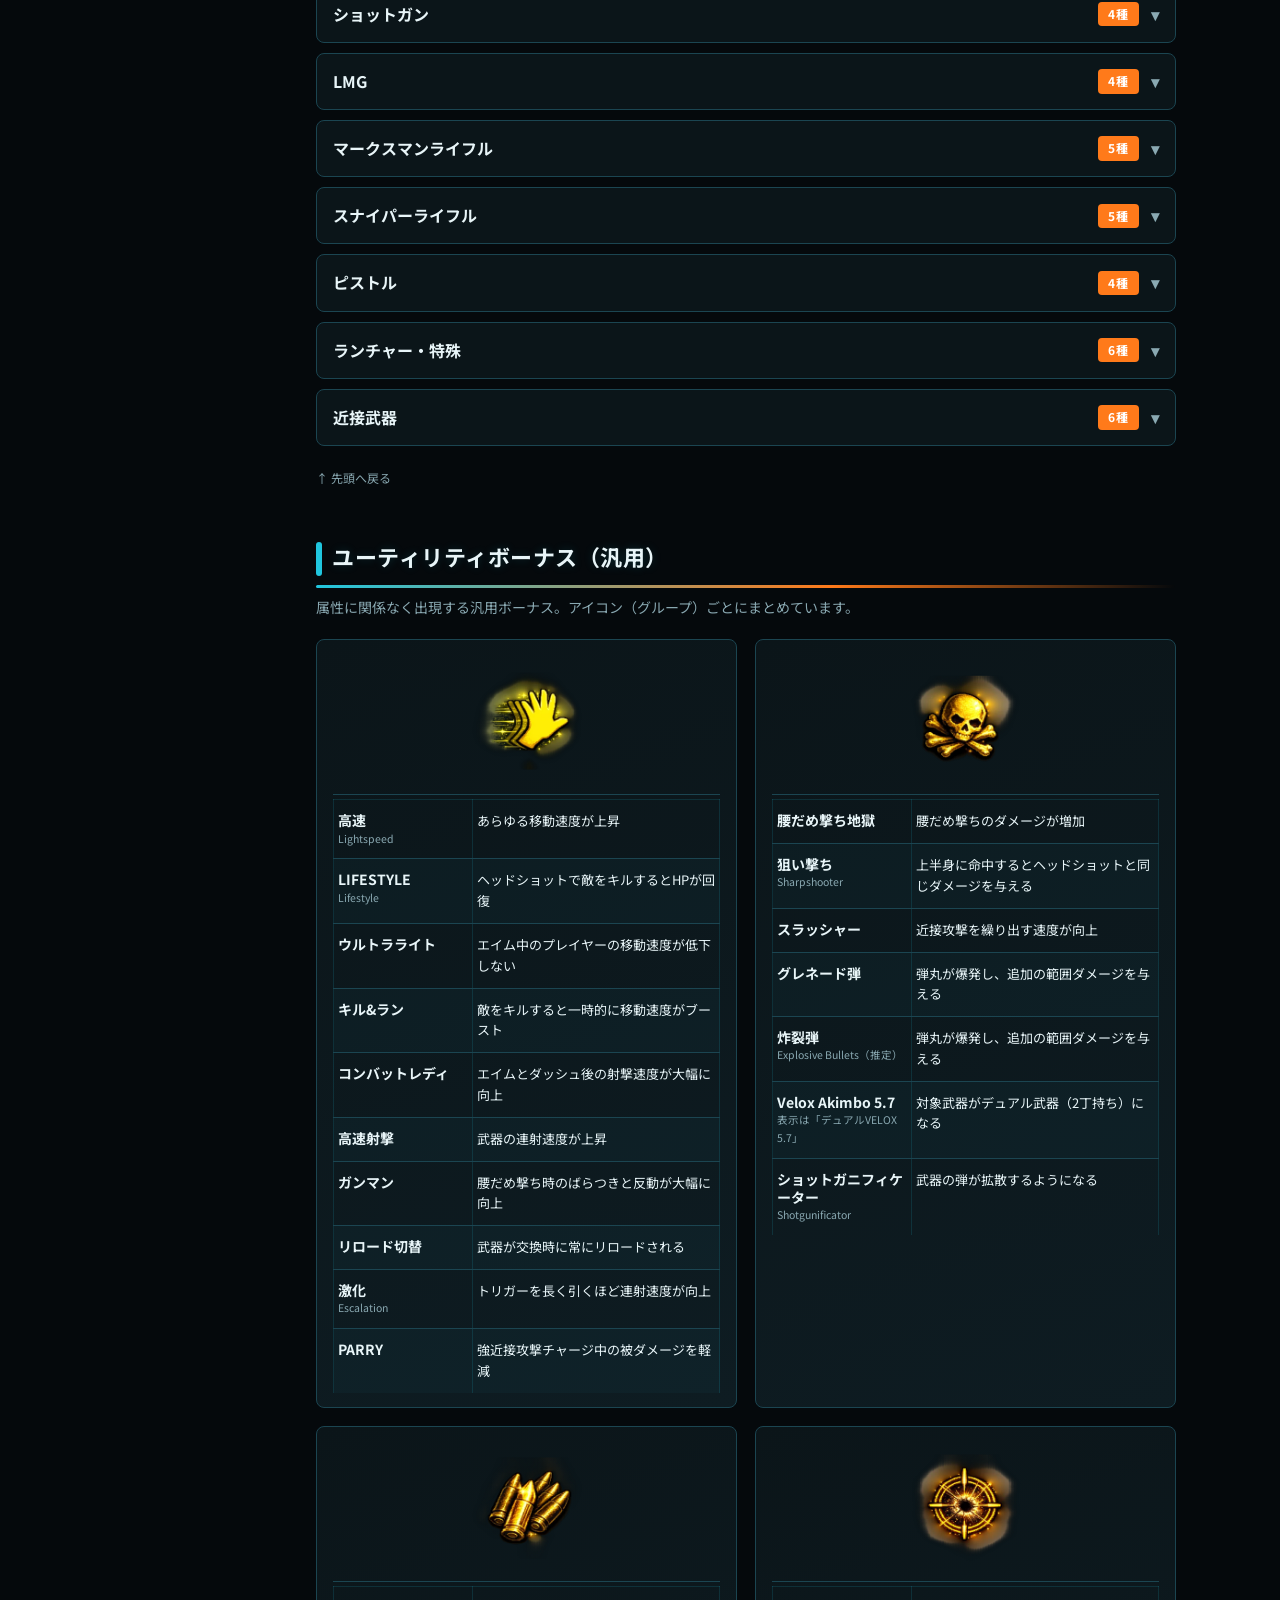
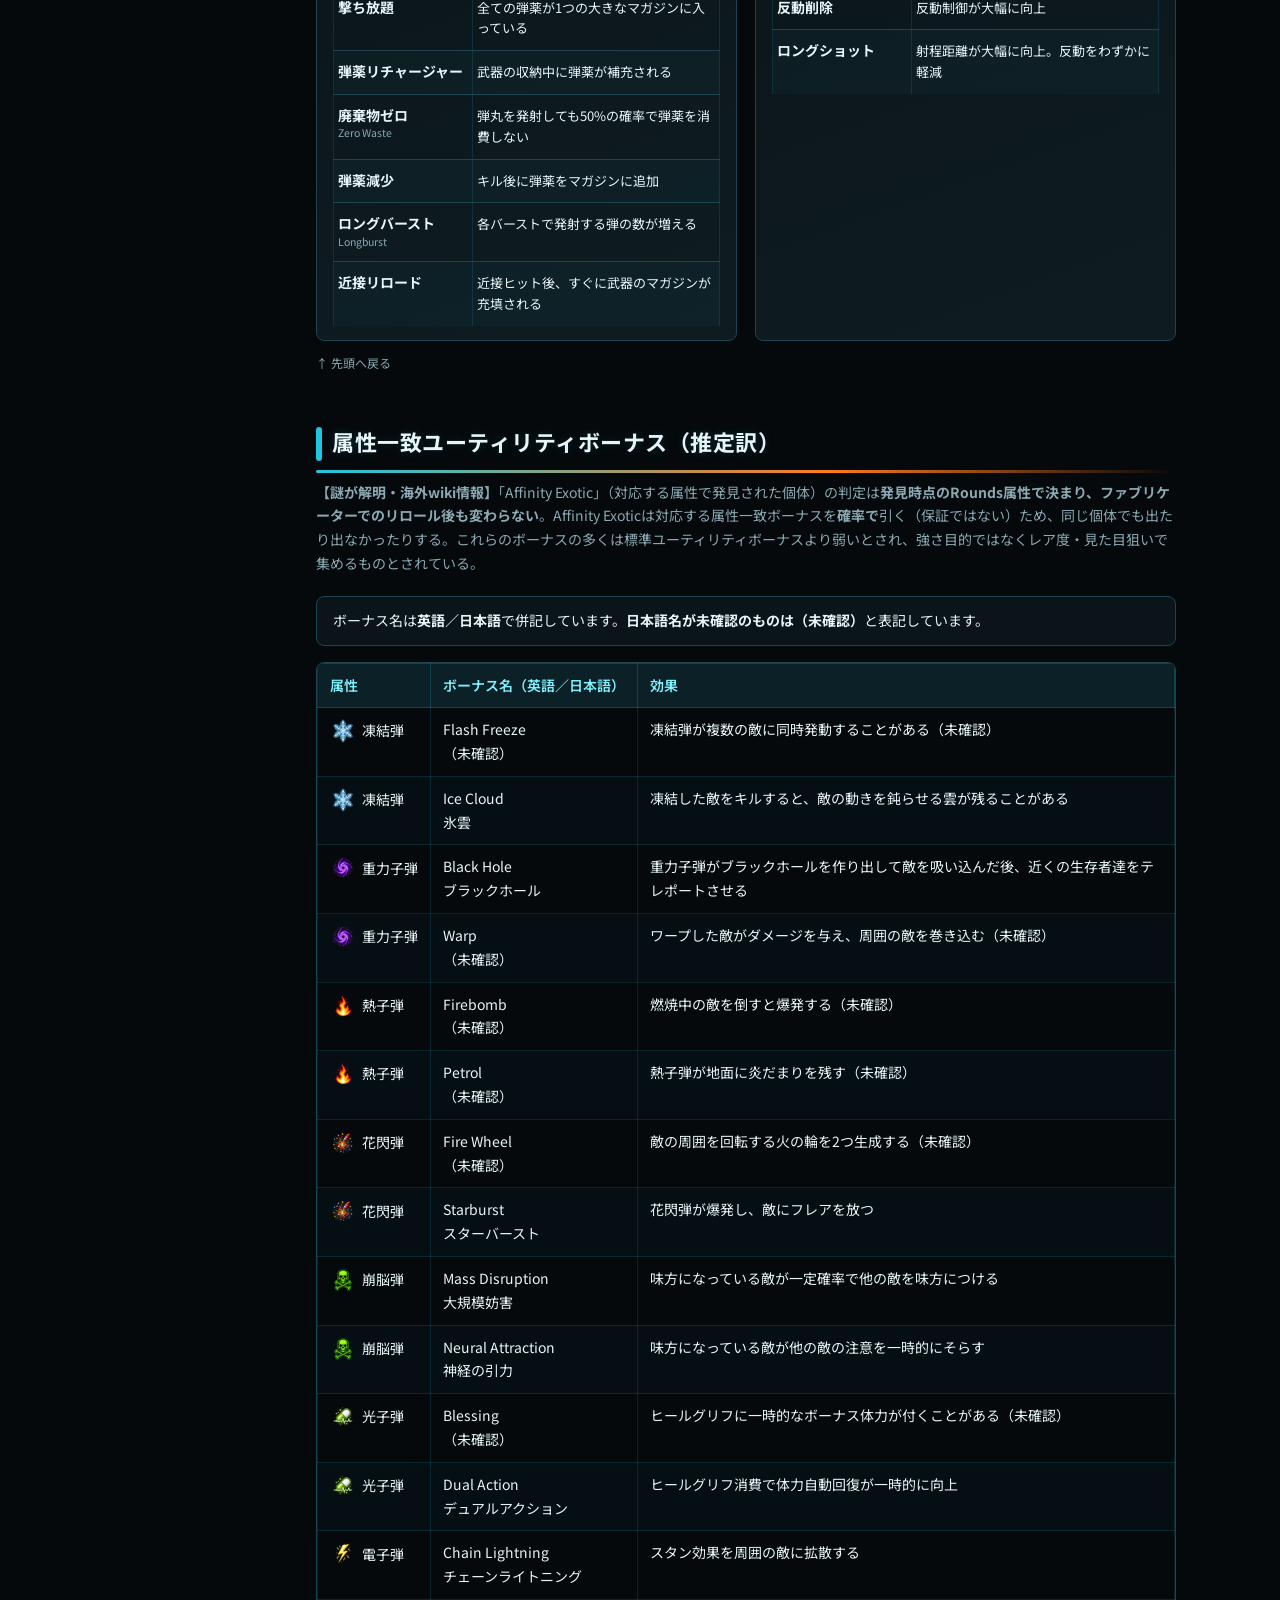
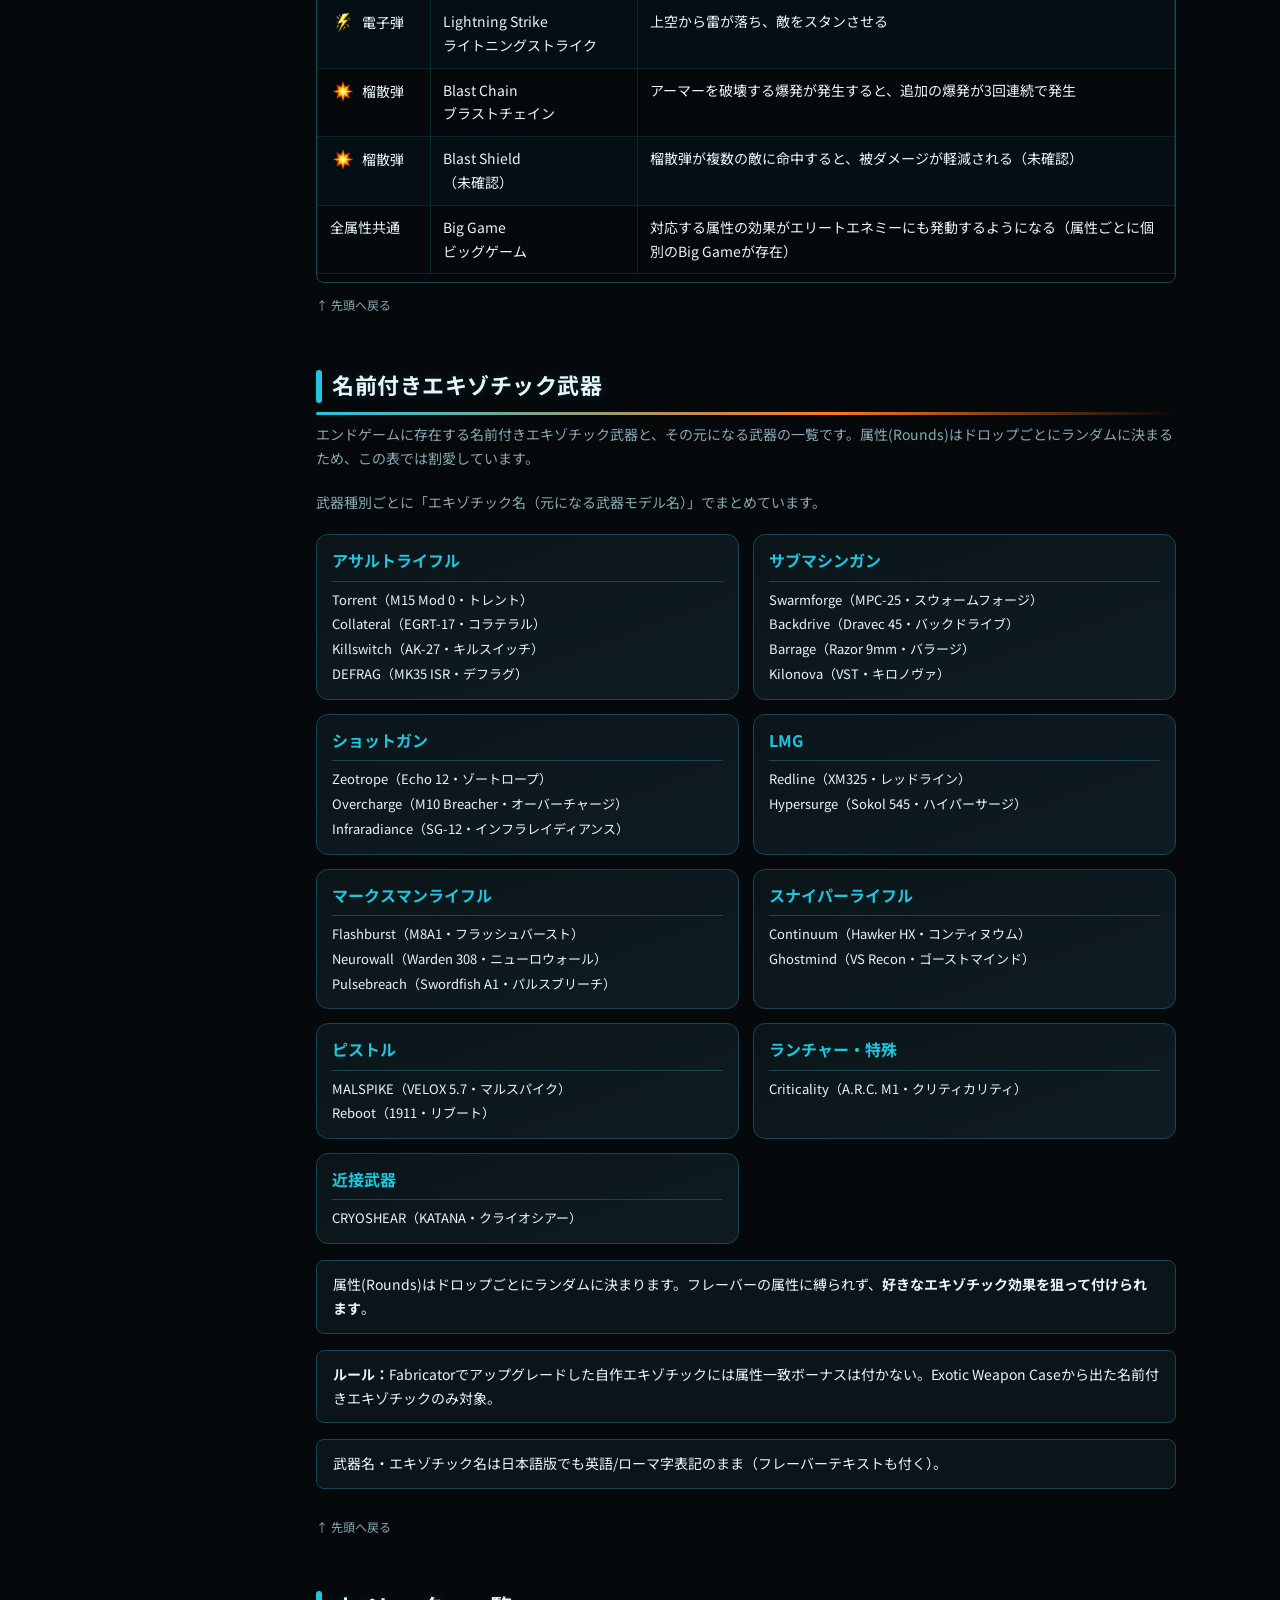
==== commit 7c0367dd: "Add files via upload" ====
--- a/index.html
+++ b/index.html
@@ -1243,9 +1243,34 @@
 .leg-dot{ display:inline-block; width:11px; height:11px; border-radius:50%; background:var(--color-accent); border:2px solid #fff; vertical-align:-1px; margin-right:5px; }
 </style>
 
+
+<style>
+/* ===== 左サイドバー（PC）／スマホは現状ハンバーガー: min-width:601pxのみ ===== */
+.tn-brand .tt1,.tn-brand .tt2,.tn-brand .tt3{ display:block; text-align:center; line-height:1.22; }
+.tn-brand .tt1{ font-size:13px; letter-spacing:2px; color:var(--hud); font-weight:900; }
+.tn-brand .tt2{ font-size:17px; letter-spacing:3px; color:#e8f5f8; font-weight:900; }
+.tn-brand .tt3{ font-size:11px; letter-spacing:1px; color:var(--color-accent); font-weight:700; margin-top:4px; }
+@media (min-width:601px){
+  body{ padding-left:212px; }
+  .topnav{ position:fixed; top:0; left:0; bottom:0; width:212px; height:100vh;
+    border-bottom:none; border-right:1px solid rgba(32,198,223,.28);
+    background:rgba(6,12,15,.97); overflow-y:auto; }
+  .topnav .tn-inner{ flex-direction:column; align-items:stretch; gap:1px;
+    overflow-x:hidden; overflow-y:visible; padding:12px 10px 24px; max-width:none; margin:0; }
+  .topnav .tn-inner::after{ display:none; }
+  .topnav .tn-brand{ border-right:none; border-bottom:1px solid rgba(32,198,223,.25);
+    padding:2px 6px 12px; margin:0 0 6px; width:100%; box-sizing:border-box; }
+  .topnav a{ white-space:normal; width:100%; box-sizing:border-box; font-size:12px; padding:5px 10px; }
+  .topnav a[data-sec="top"]{ font-size:15px; font-weight:900; color:var(--hud); padding:8px 10px; }
+  .topnav .tn-group{ border-left:none; width:100%; box-sizing:border-box;
+    font-size:12.5px; letter-spacing:1px; margin:4px 0 1px; padding:2px 6px; }
+  section, header.page-header{ scroll-margin-top:16px; }
+  #burn-run{ scroll-margin-top:16px; }
+}
+</style>
 </head>
 <body>
-<nav class="topnav" aria-label="セクションナビ"><button type="button" class="tn-toggle" aria-expanded="false" aria-controls="tnInner" aria-label="メニュー"><span aria-hidden="true">☰</span> <span class="tn-toggle-label">メニュー</span></button><div class="tn-inner" id="tnInner"><span class="tn-brand">BO7 ENDGAME</span><a href="#top" data-sec="top">ホーム</a><a href="#glossary" data-sec="glossary">用語</a><a href="#burn-run" data-sec="burn-run" style="color:var(--color-accent);font-weight:700;">バーンラン</a><a href="#ability-boosts" data-sec="ability-boosts" style="color:var(--color-accent);font-weight:700;">ブースト一覧</a><a href="#comms-coords" data-sec="comms-coords" style="color:var(--hud);font-weight:700;">チャット＆座標</a><span class="tn-group">攻略</span><a href="#missions" data-sec="missions">ミッション</a><a href="#avalon-map" data-sec="avalon-map">マップ</a><a href="#glitches" data-sec="glitches">グリッチ</a><a href="#game-rules" data-sec="game-rules">ルール</a><span class="tn-group">装備</span><a href="#exotic-acquire" data-sec="exotic-acquire">入手方法</a><a href="#exotic-effects" data-sec="exotic-effects">エキゾ効果</a><a href="#weapon-traits" data-sec="weapon-traits">武器早見</a><a href="#utility-bonus" data-sec="utility-bonus">汎用ボーナス</a><a href="#affinity-bonus" data-sec="affinity-bonus">属性一致</a><a href="#named-exotics" data-sec="named-exotics">名前付き</a><span class="tn-group">データ</span><a href="#operators" data-sec="operators">オペレーター</a><a href="#enemies" data-sec="enemies">敵ボス</a><a href="#story-timeline" data-sec="story-timeline">年表</a><a href="#todo" data-sec="todo">検証タスク</a></div></nav>
+<nav class="topnav" aria-label="セクションナビ"><button type="button" class="tn-toggle" aria-expanded="false" aria-controls="tnInner" aria-label="メニュー"><span aria-hidden="true">☰</span> <span class="tn-toggle-label">メニュー</span></button><div class="tn-inner" id="tnInner"><span class="tn-brand"><span class="tt1">CALL of DUTY</span><span class="tt2">BLACK OPS7</span><span class="tt3">日本語攻略メモ</span></span><a href="#top" data-sec="top">ホーム</a><a href="#glossary" data-sec="glossary">用語</a><a href="#burn-run" data-sec="burn-run" style="color:var(--color-accent);font-weight:700;">バーンラン</a><a href="#ability-boosts" data-sec="ability-boosts" style="color:var(--color-accent);font-weight:700;">ブースト一覧</a><a href="#comms-coords" data-sec="comms-coords" style="color:var(--hud);font-weight:700;">チャット＆座標</a><span class="tn-group">攻略</span><a href="#missions" data-sec="missions">ミッション</a><a href="#avalon-map" data-sec="avalon-map">マップ</a><a href="#glitches" data-sec="glitches">グリッチ</a><a href="#game-rules" data-sec="game-rules">ルール</a><span class="tn-group">武器・スキル</span><a href="#exotic-acquire" data-sec="exotic-acquire">入手方法</a><a href="#exotic-effects" data-sec="exotic-effects">エキゾ効果</a><a href="#weapon-traits" data-sec="weapon-traits">武器早見</a><a href="#utility-bonus" data-sec="utility-bonus">汎用ボーナス</a><a href="#affinity-bonus" data-sec="affinity-bonus">属性一致</a><a href="#named-exotics" data-sec="named-exotics">名前付き</a><span class="tn-group">データ</span><a href="#operators" data-sec="operators">オペレーター</a><a href="#enemies" data-sec="enemies">敵ボス</a><a href="#story-timeline" data-sec="story-timeline">年表</a><a href="#todo" data-sec="todo">検証タスク</a></div></nav>
 <div class="scanbeam" aria-hidden="true"></div>
 
 
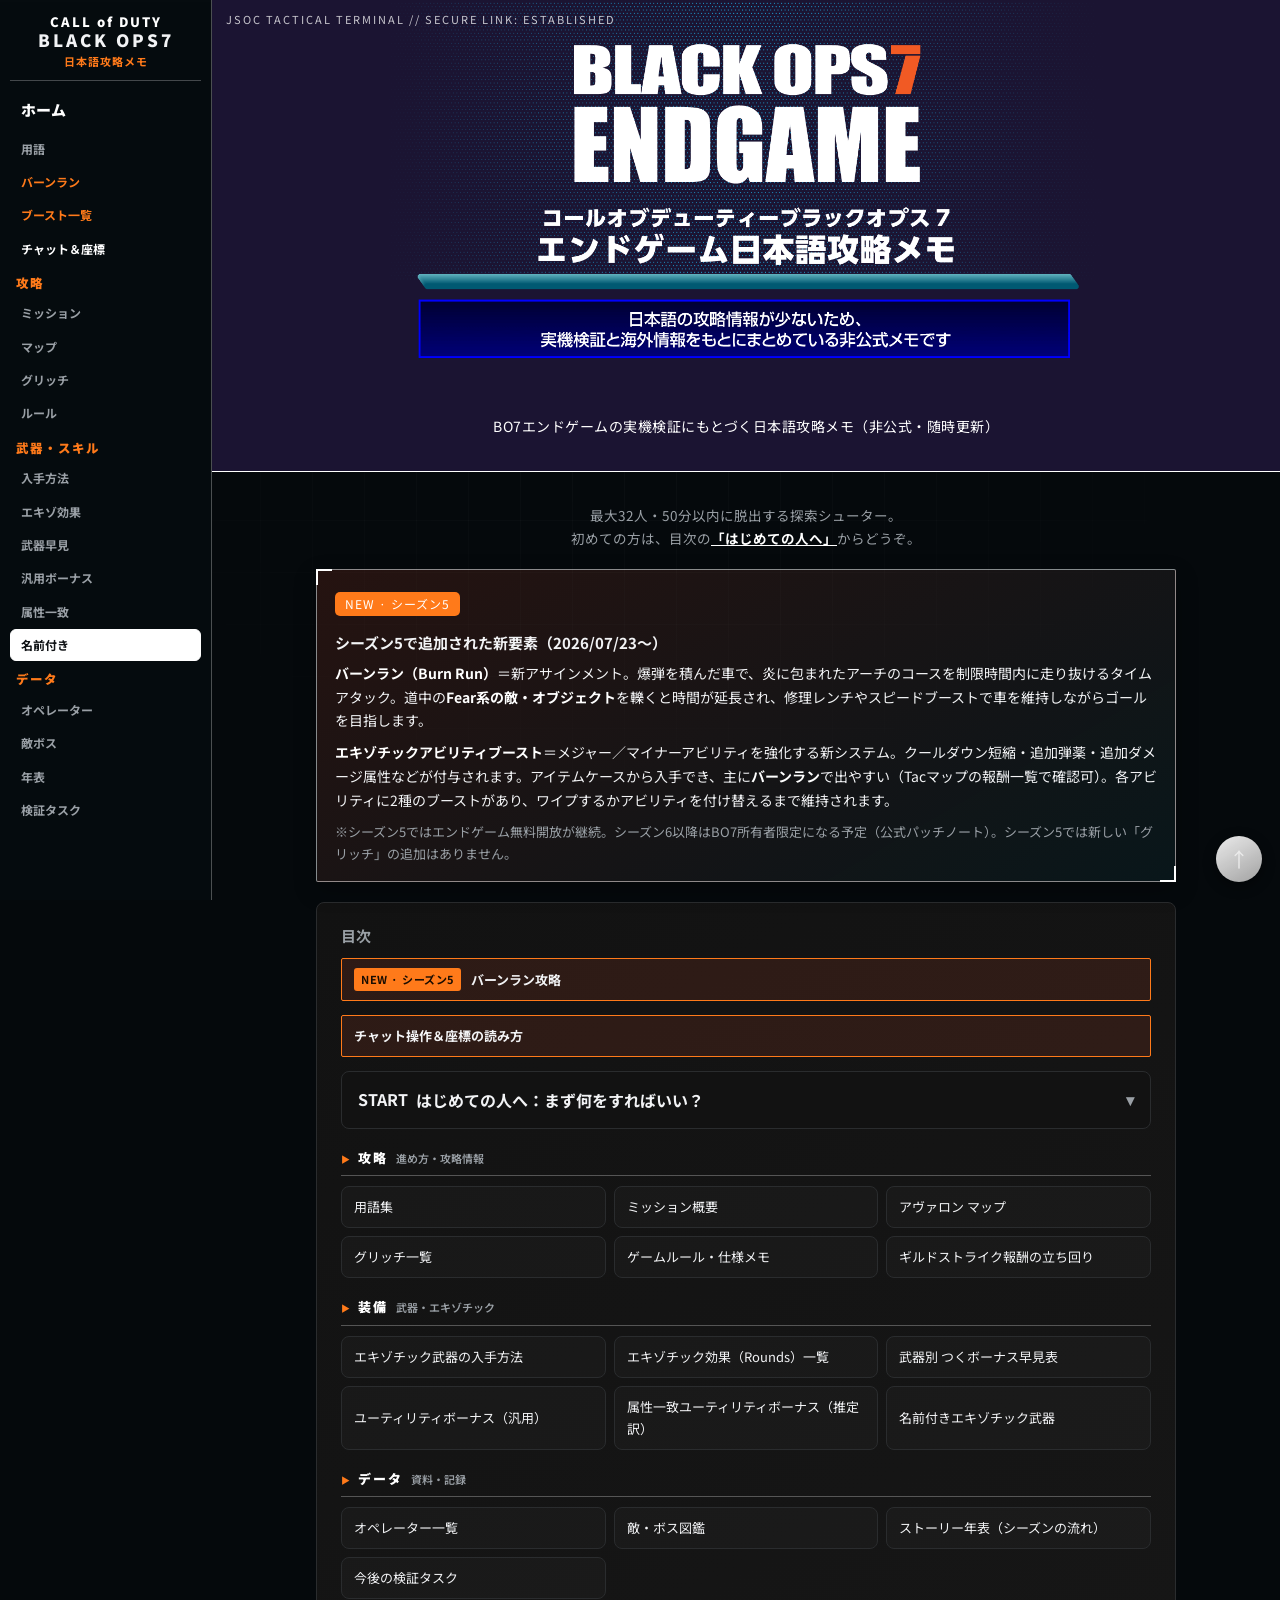
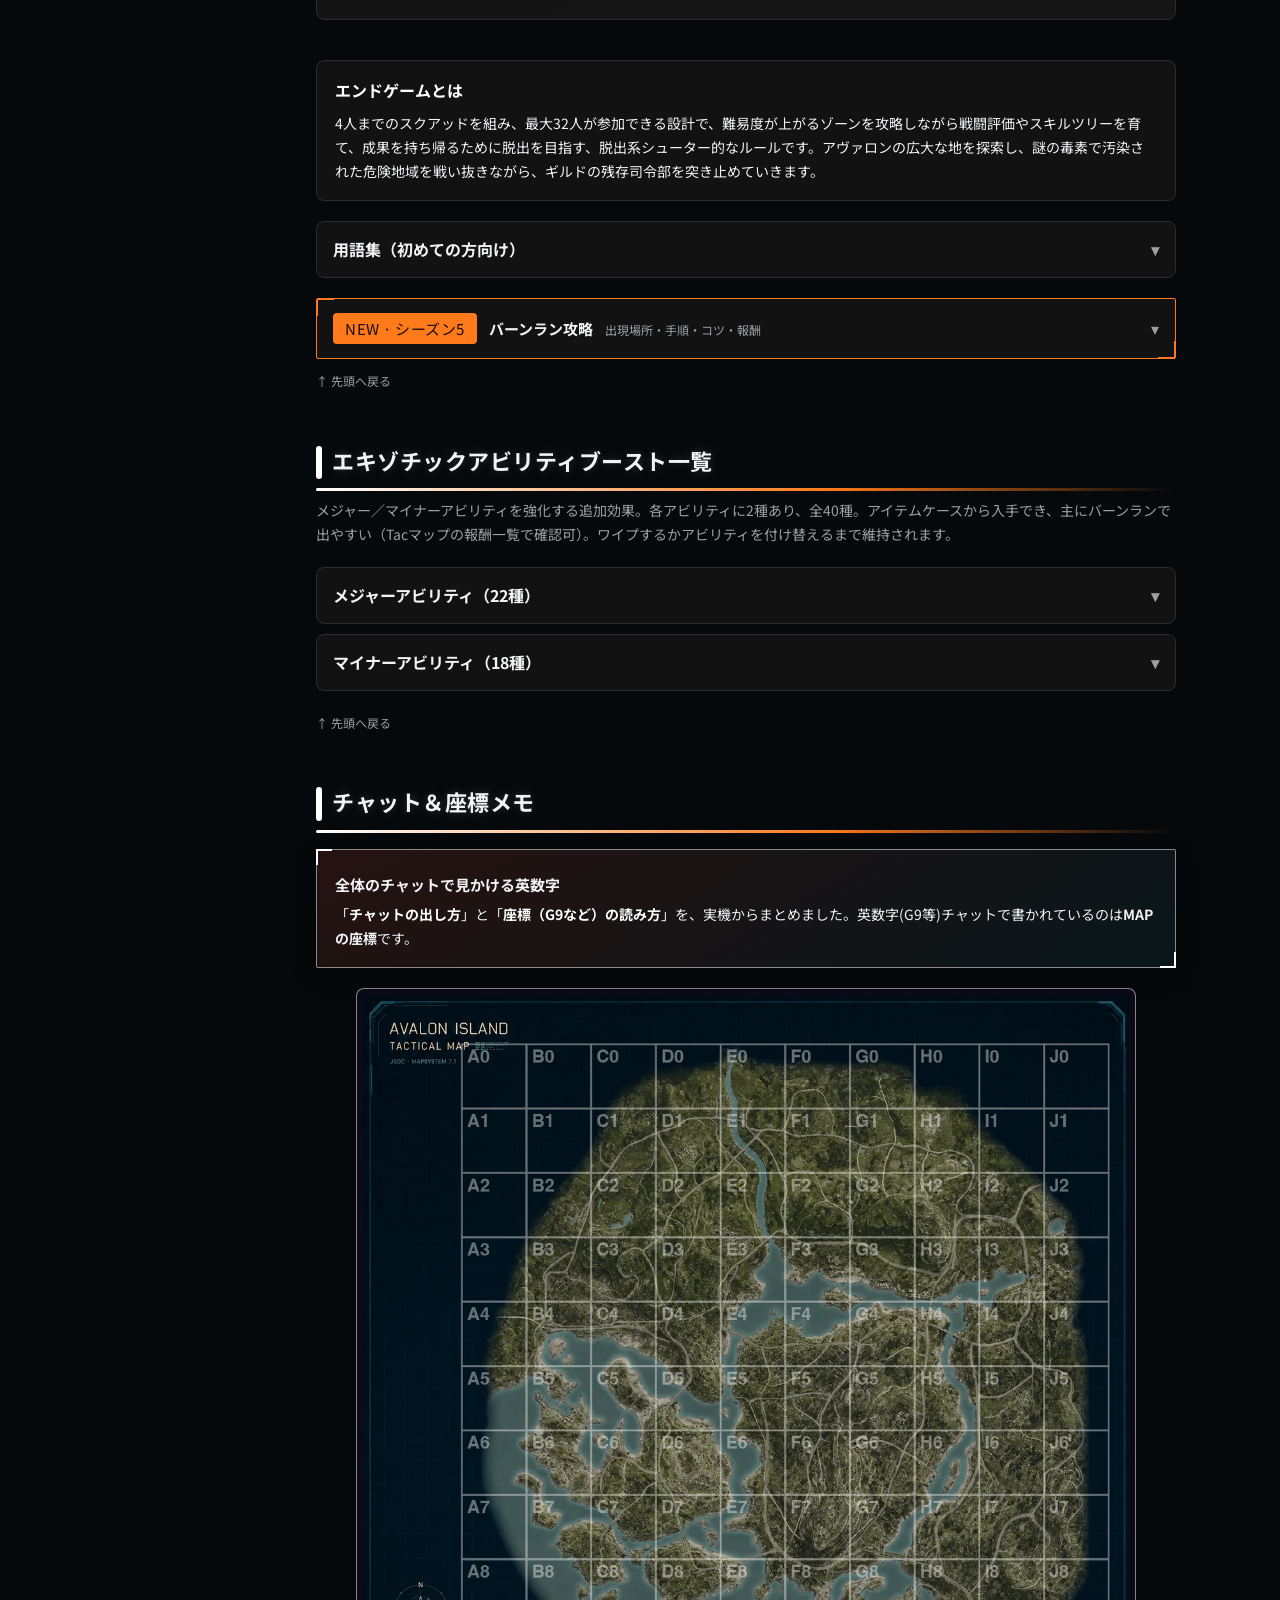
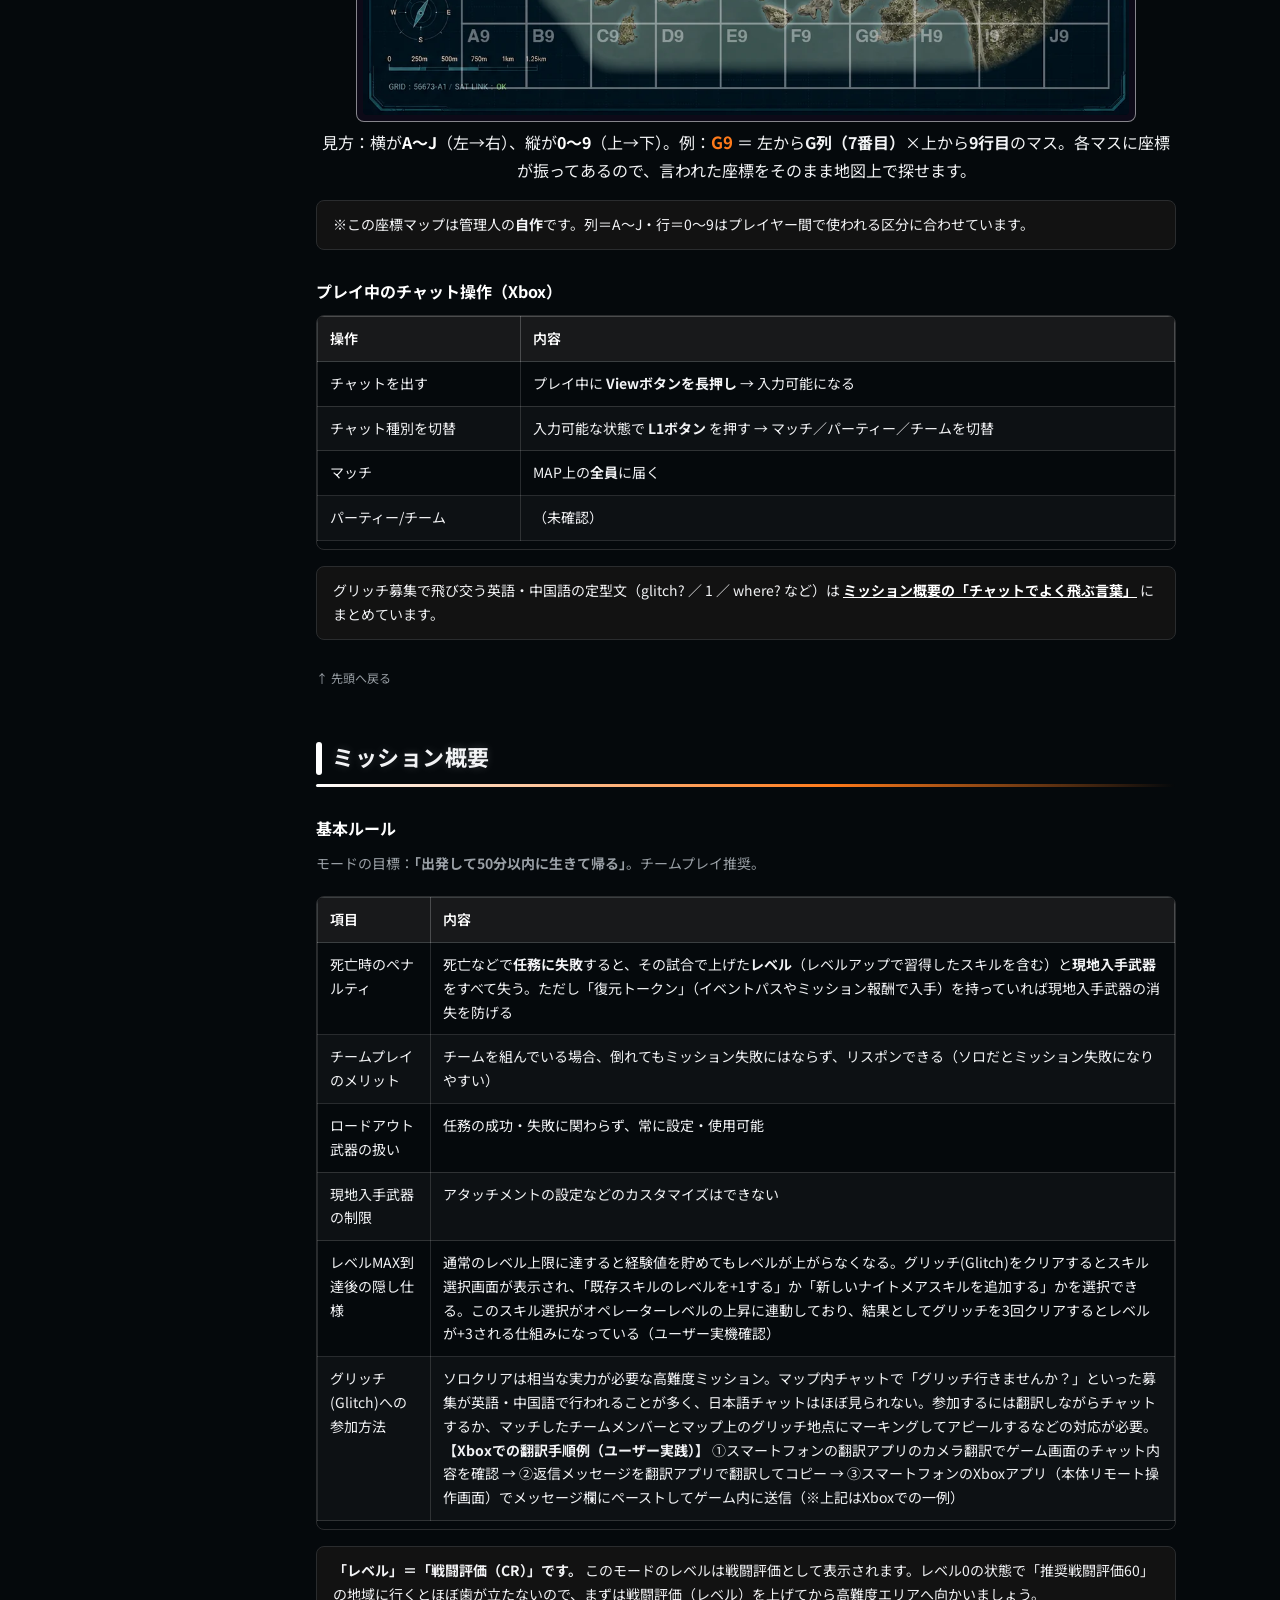
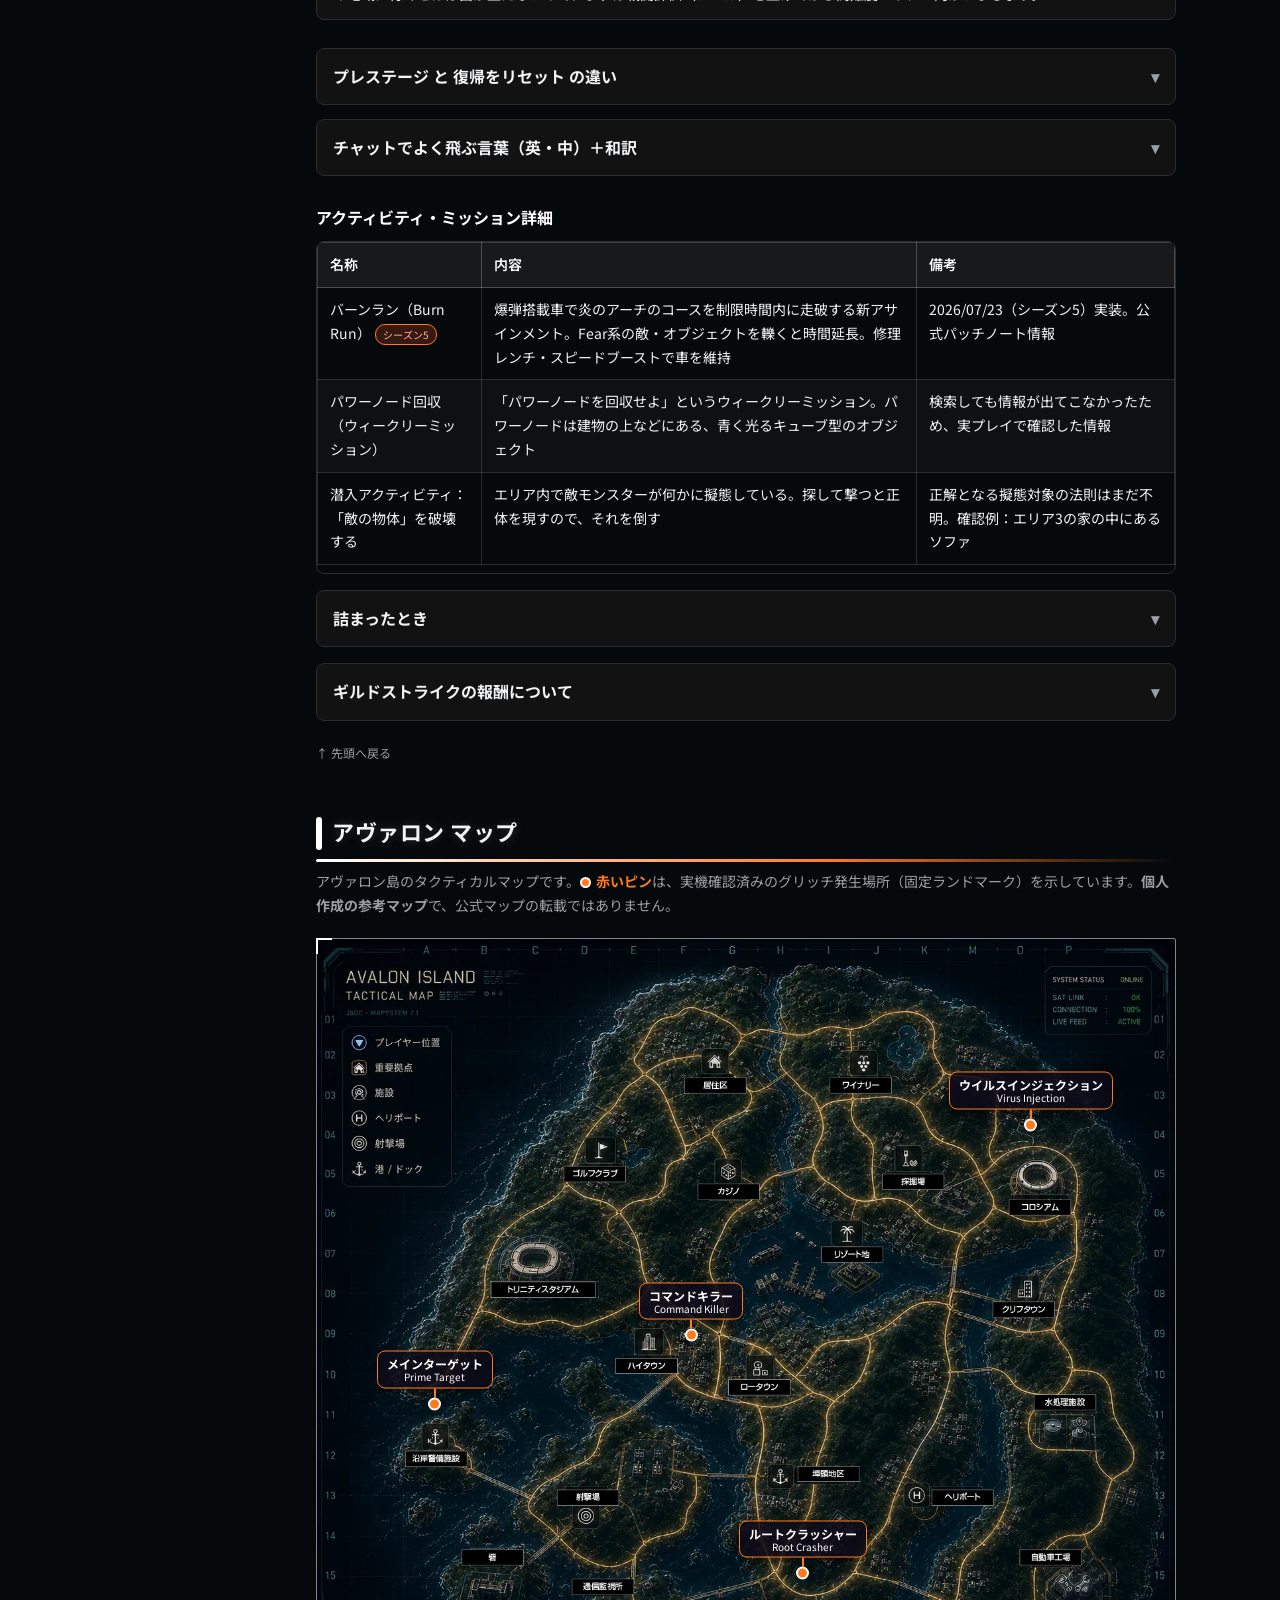
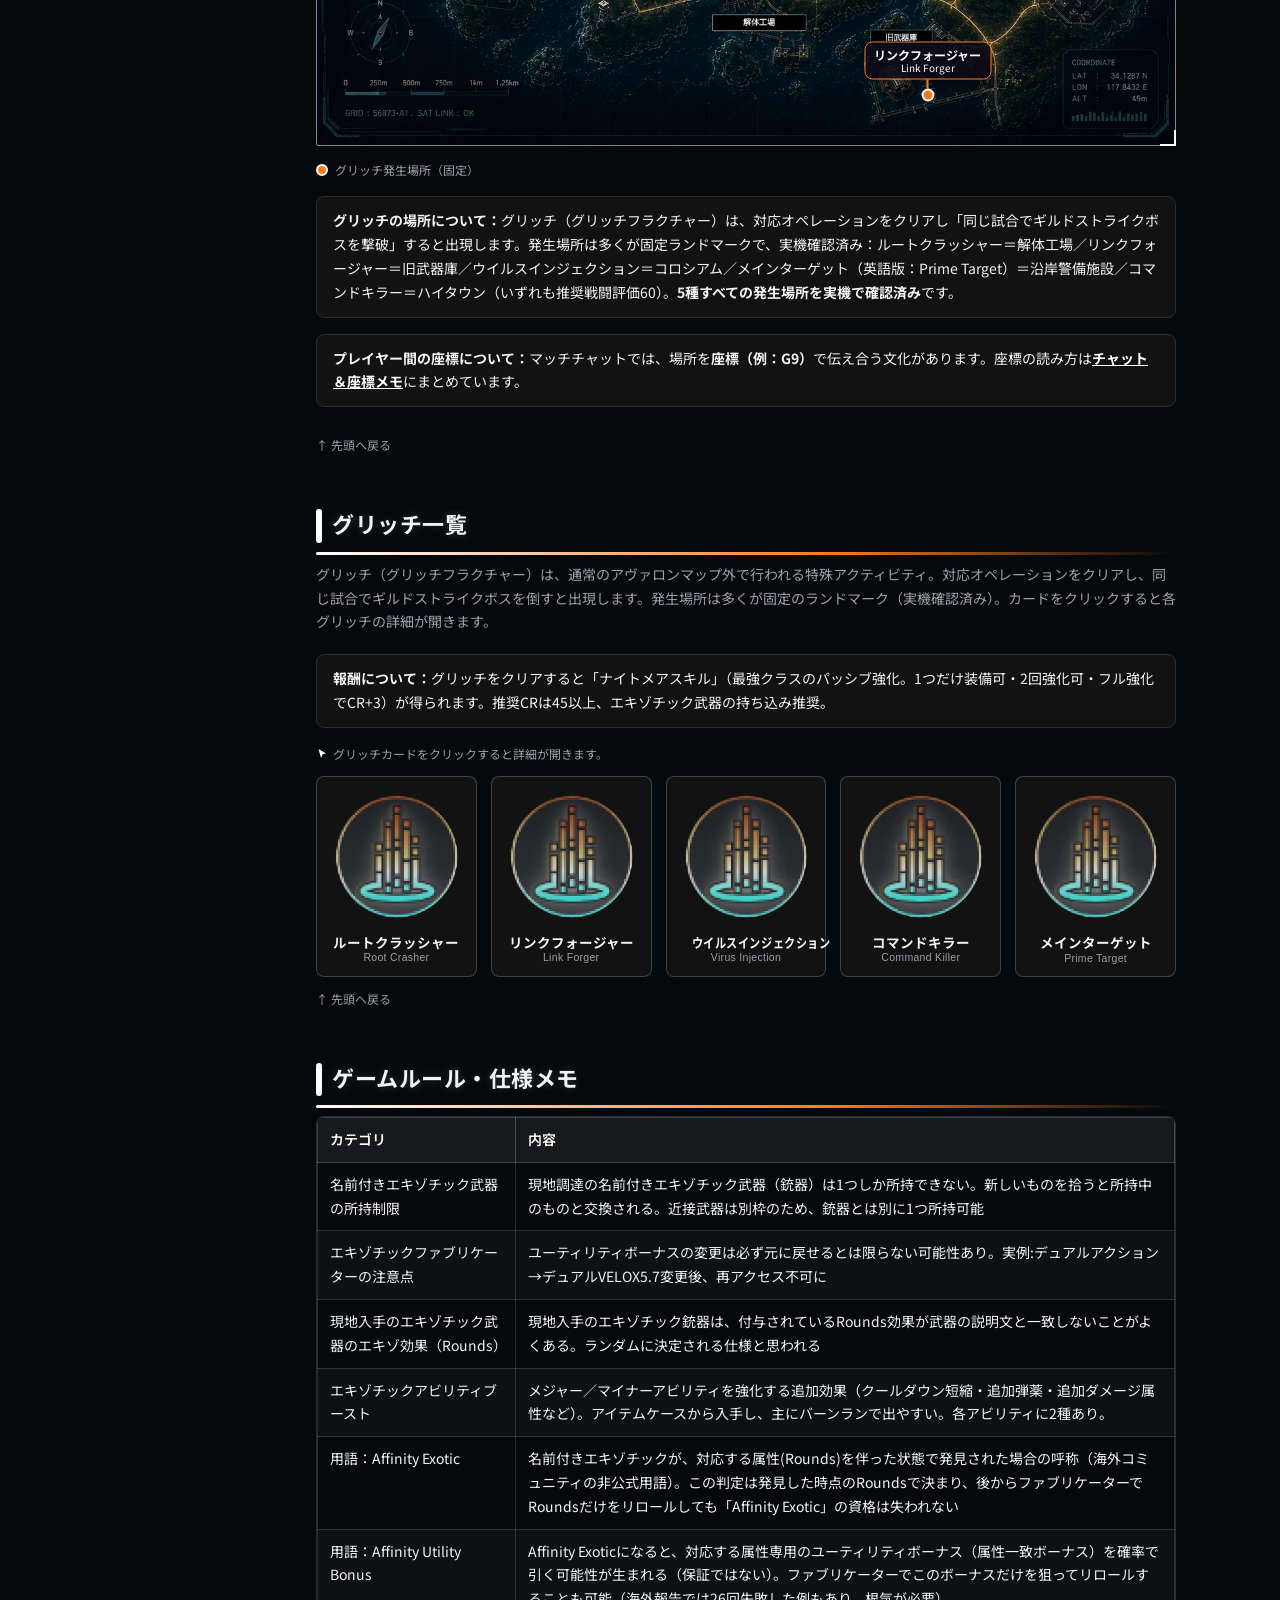
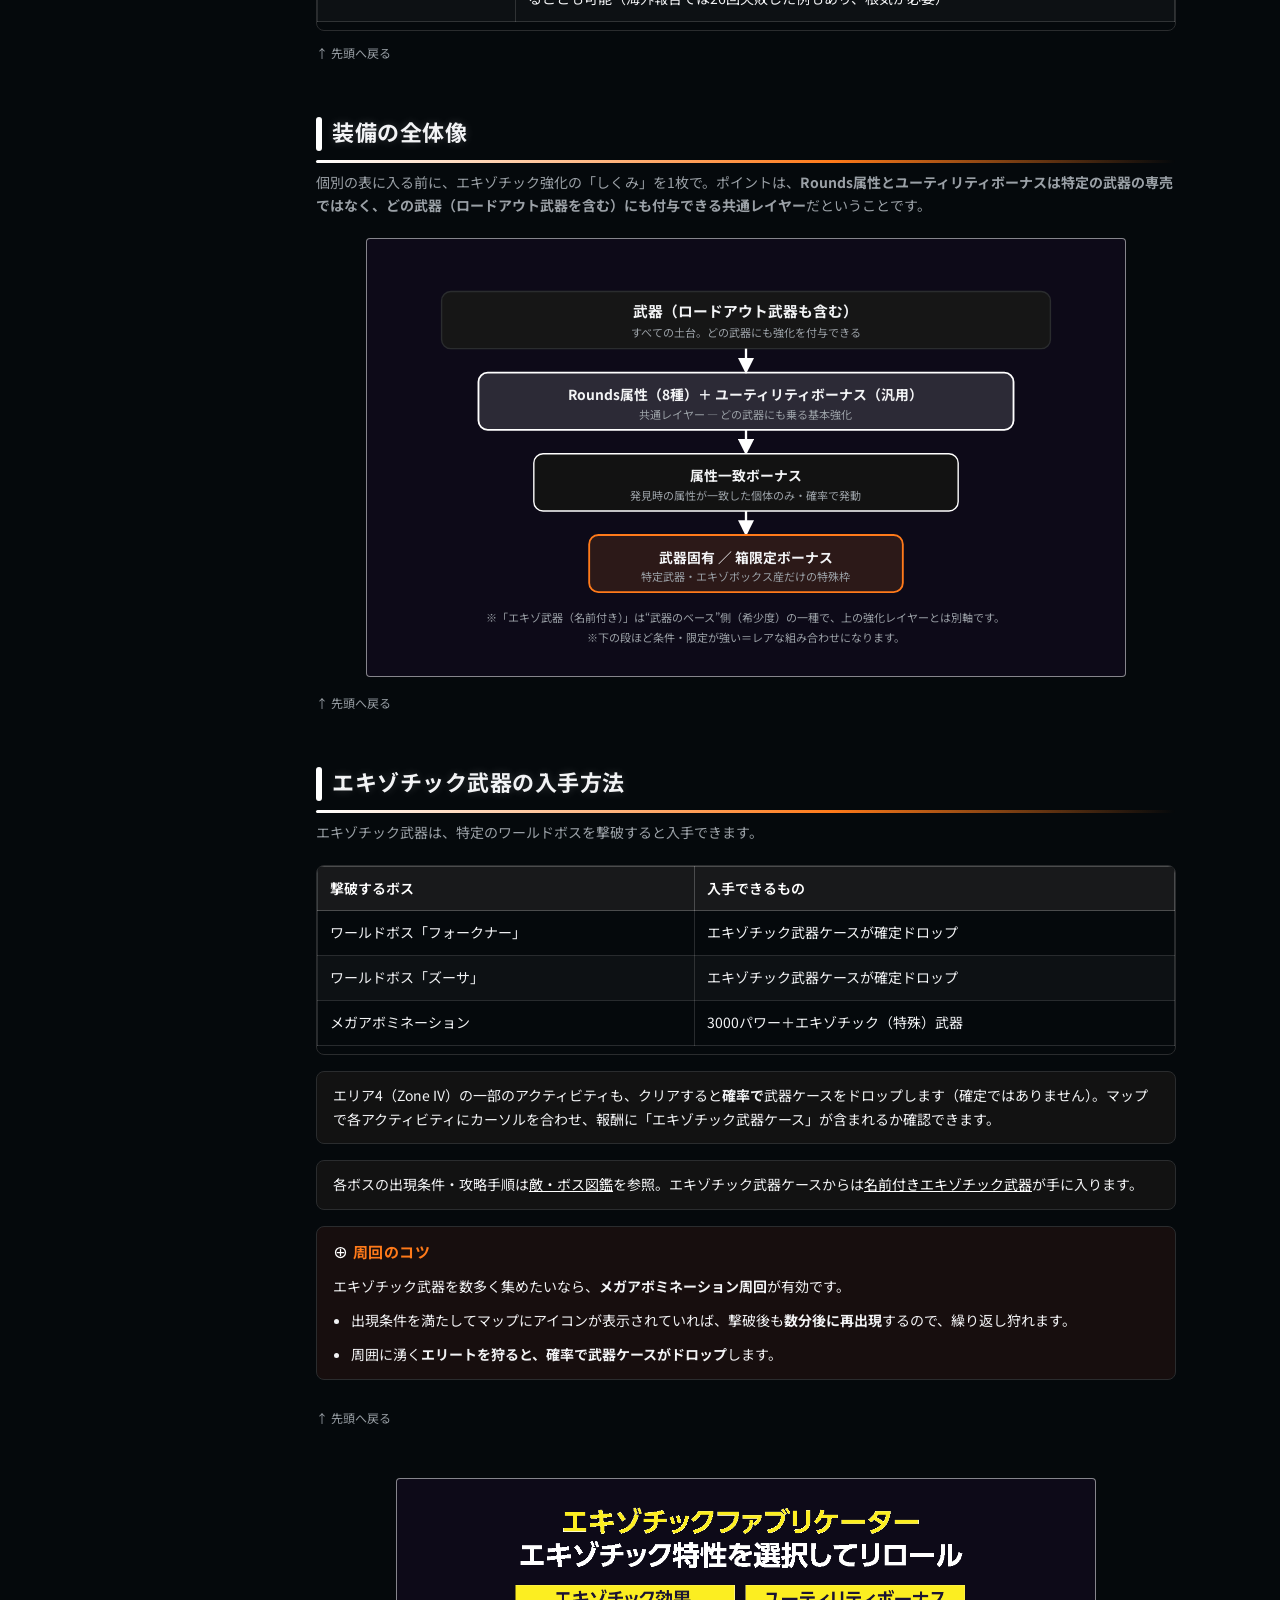
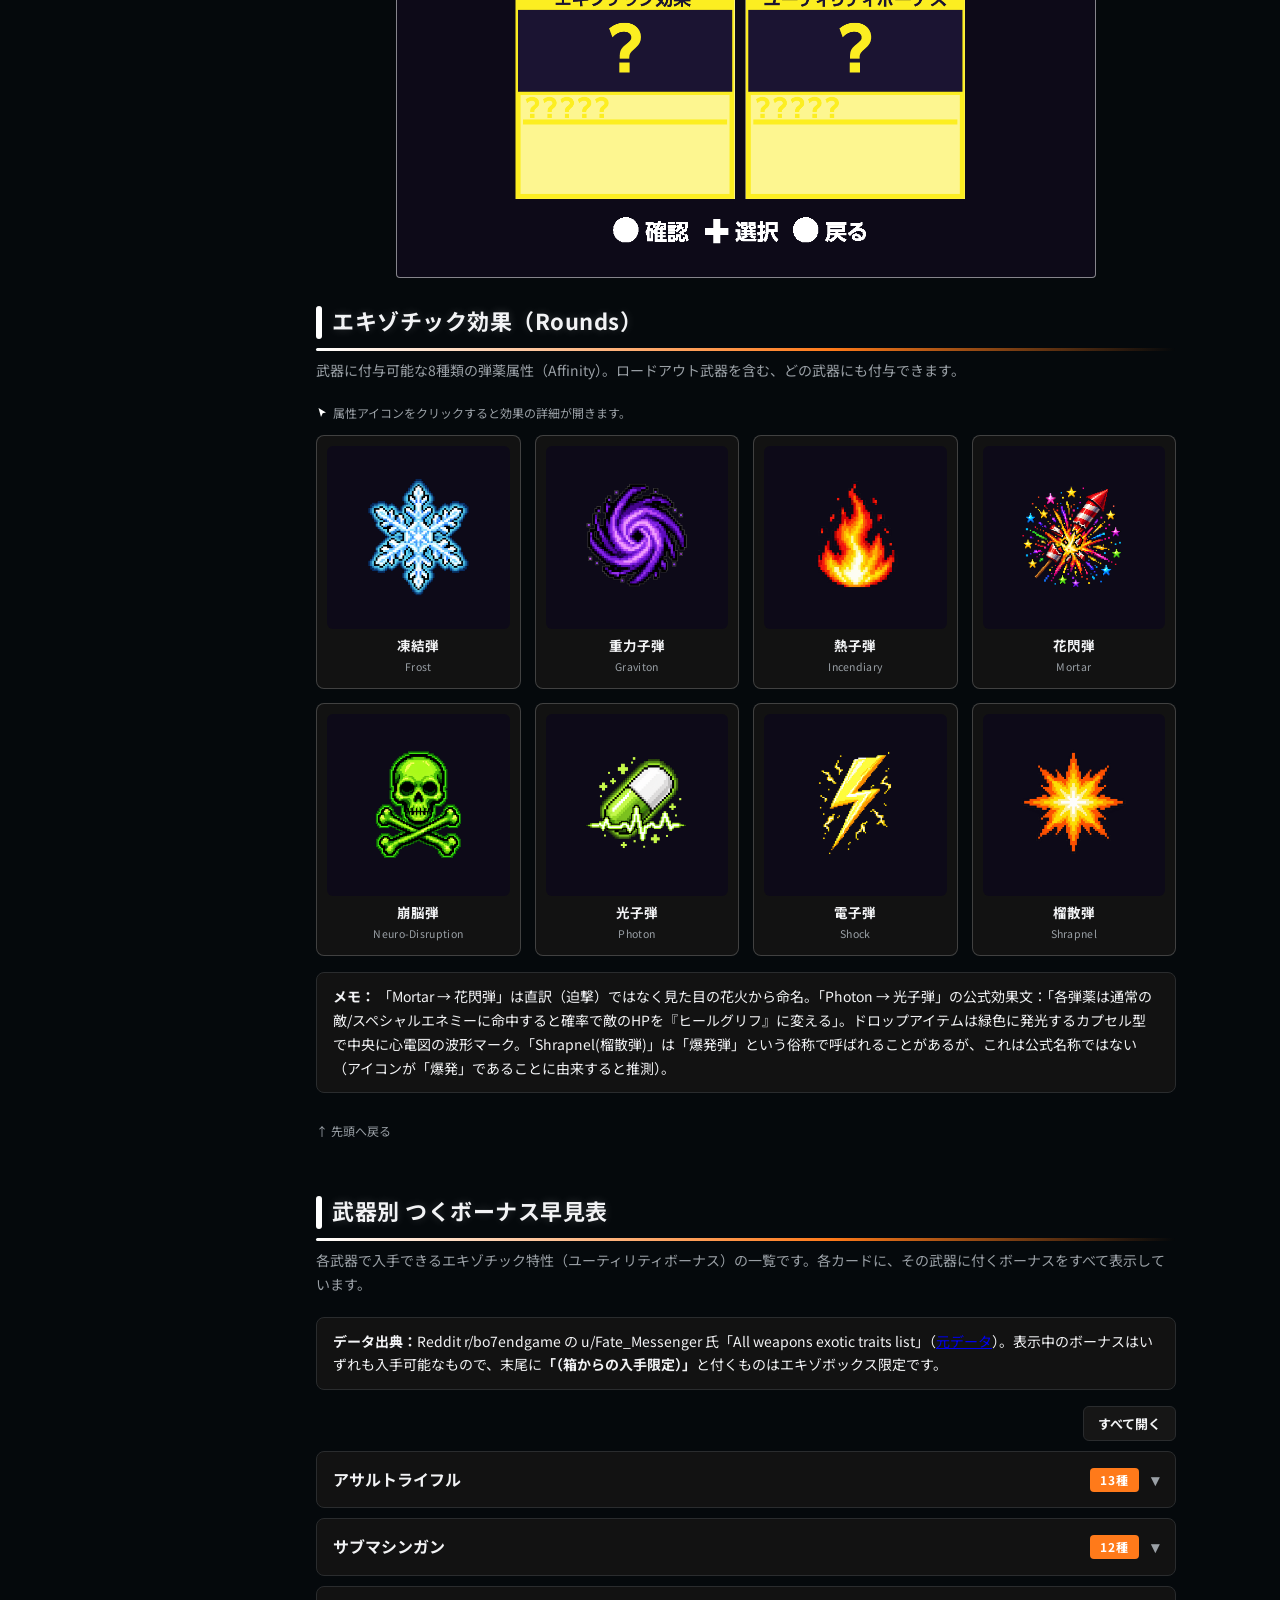
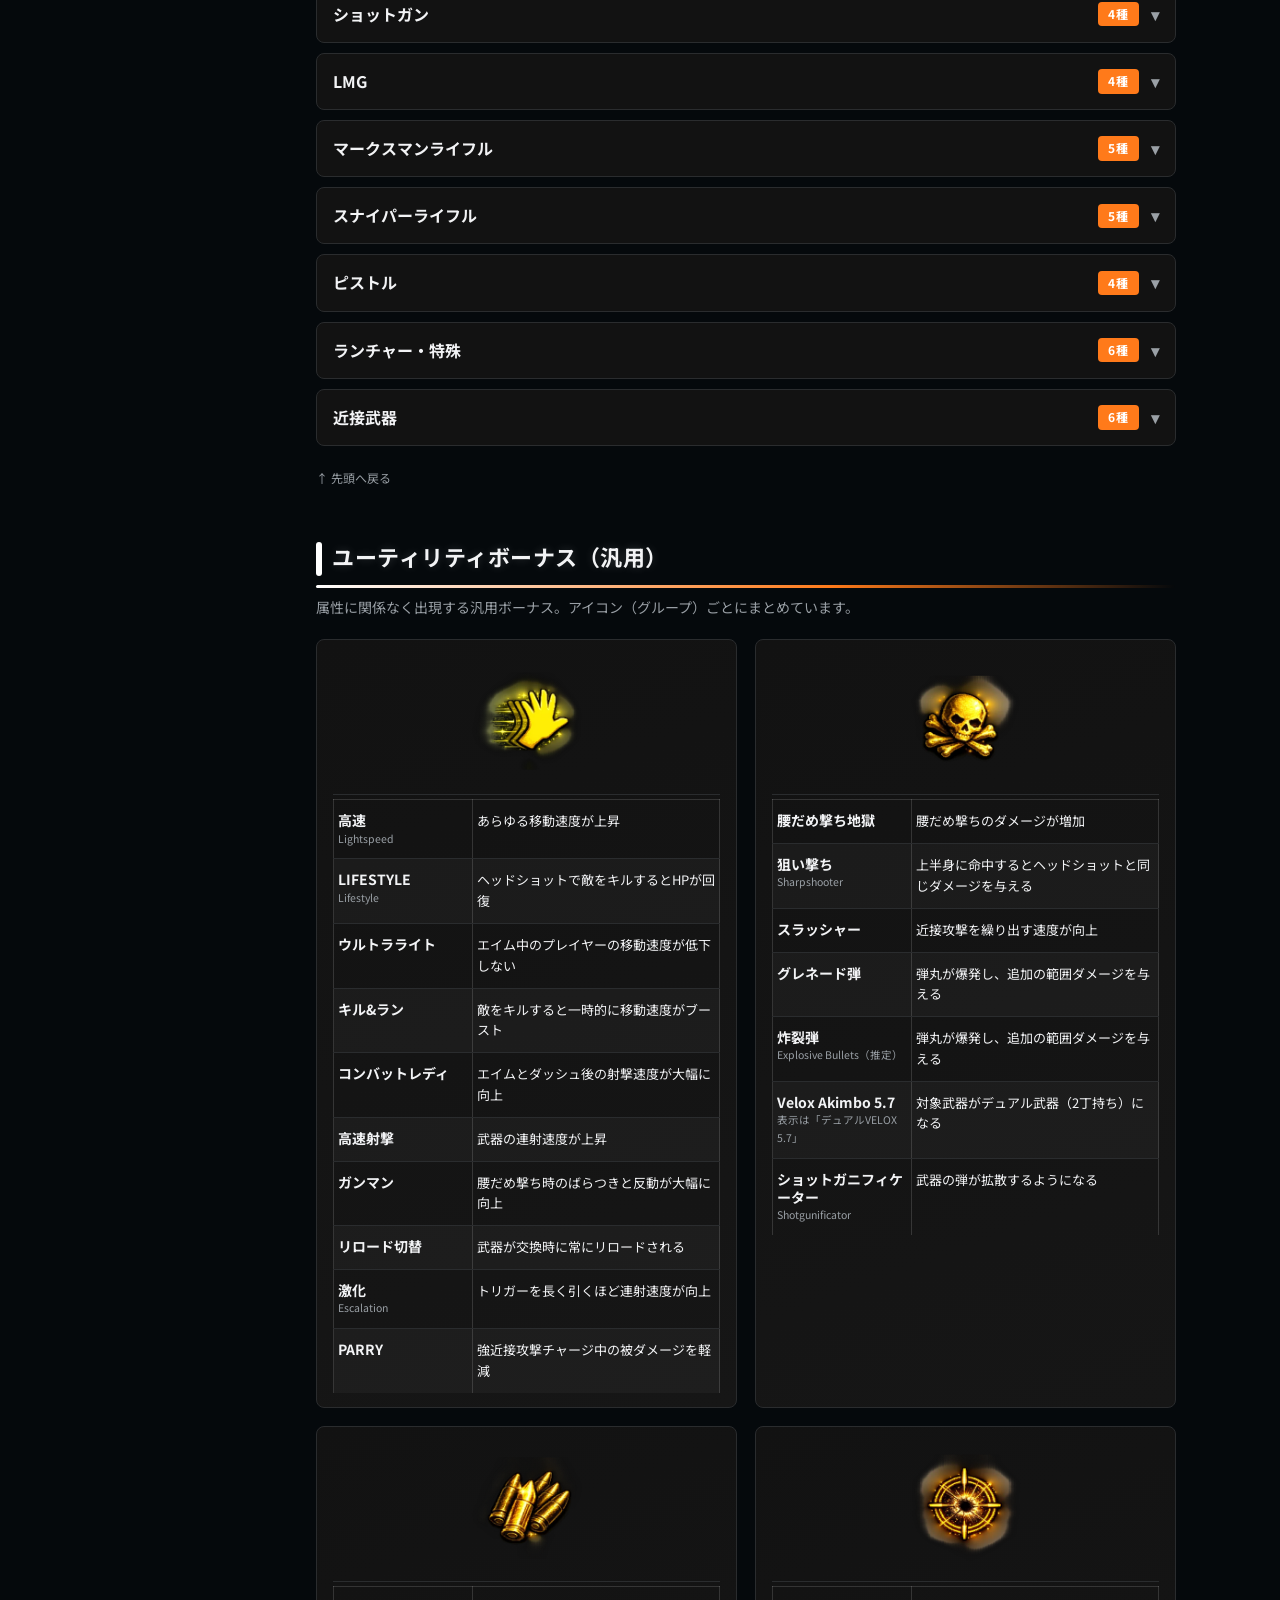
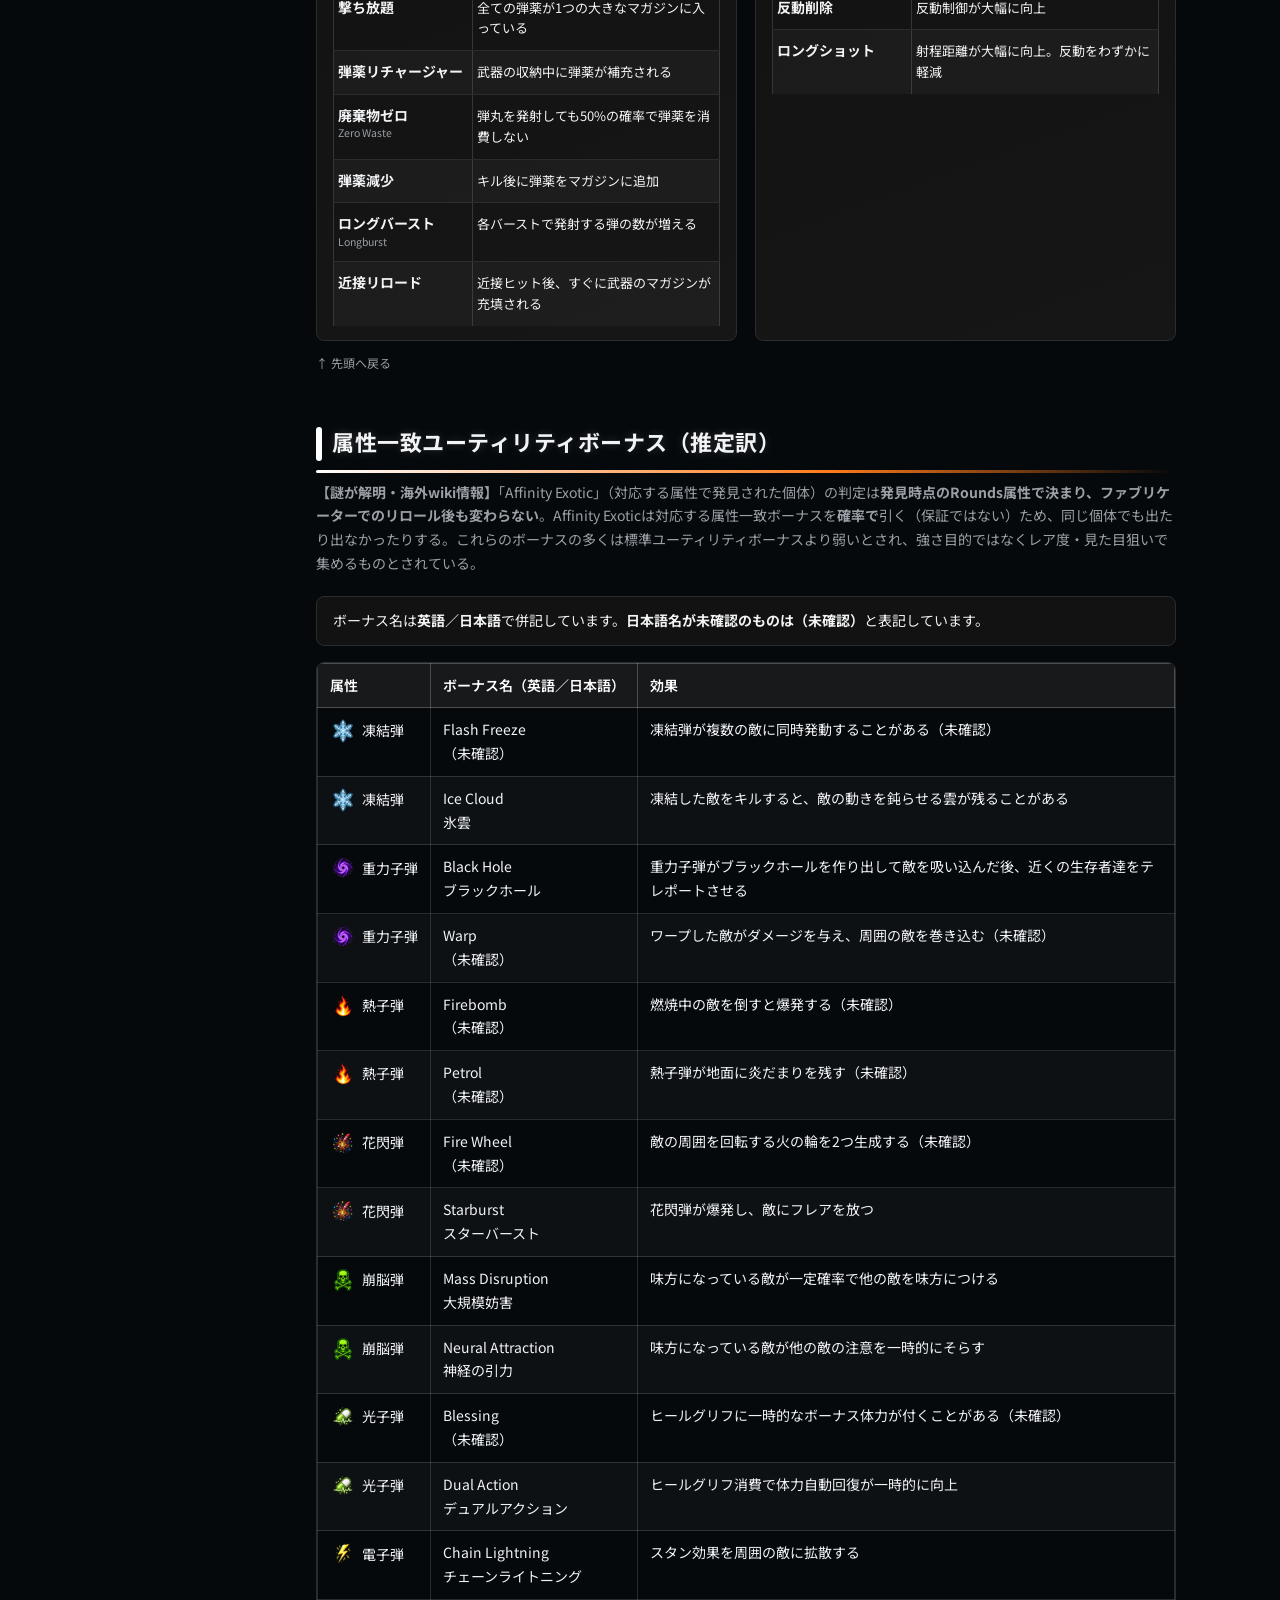
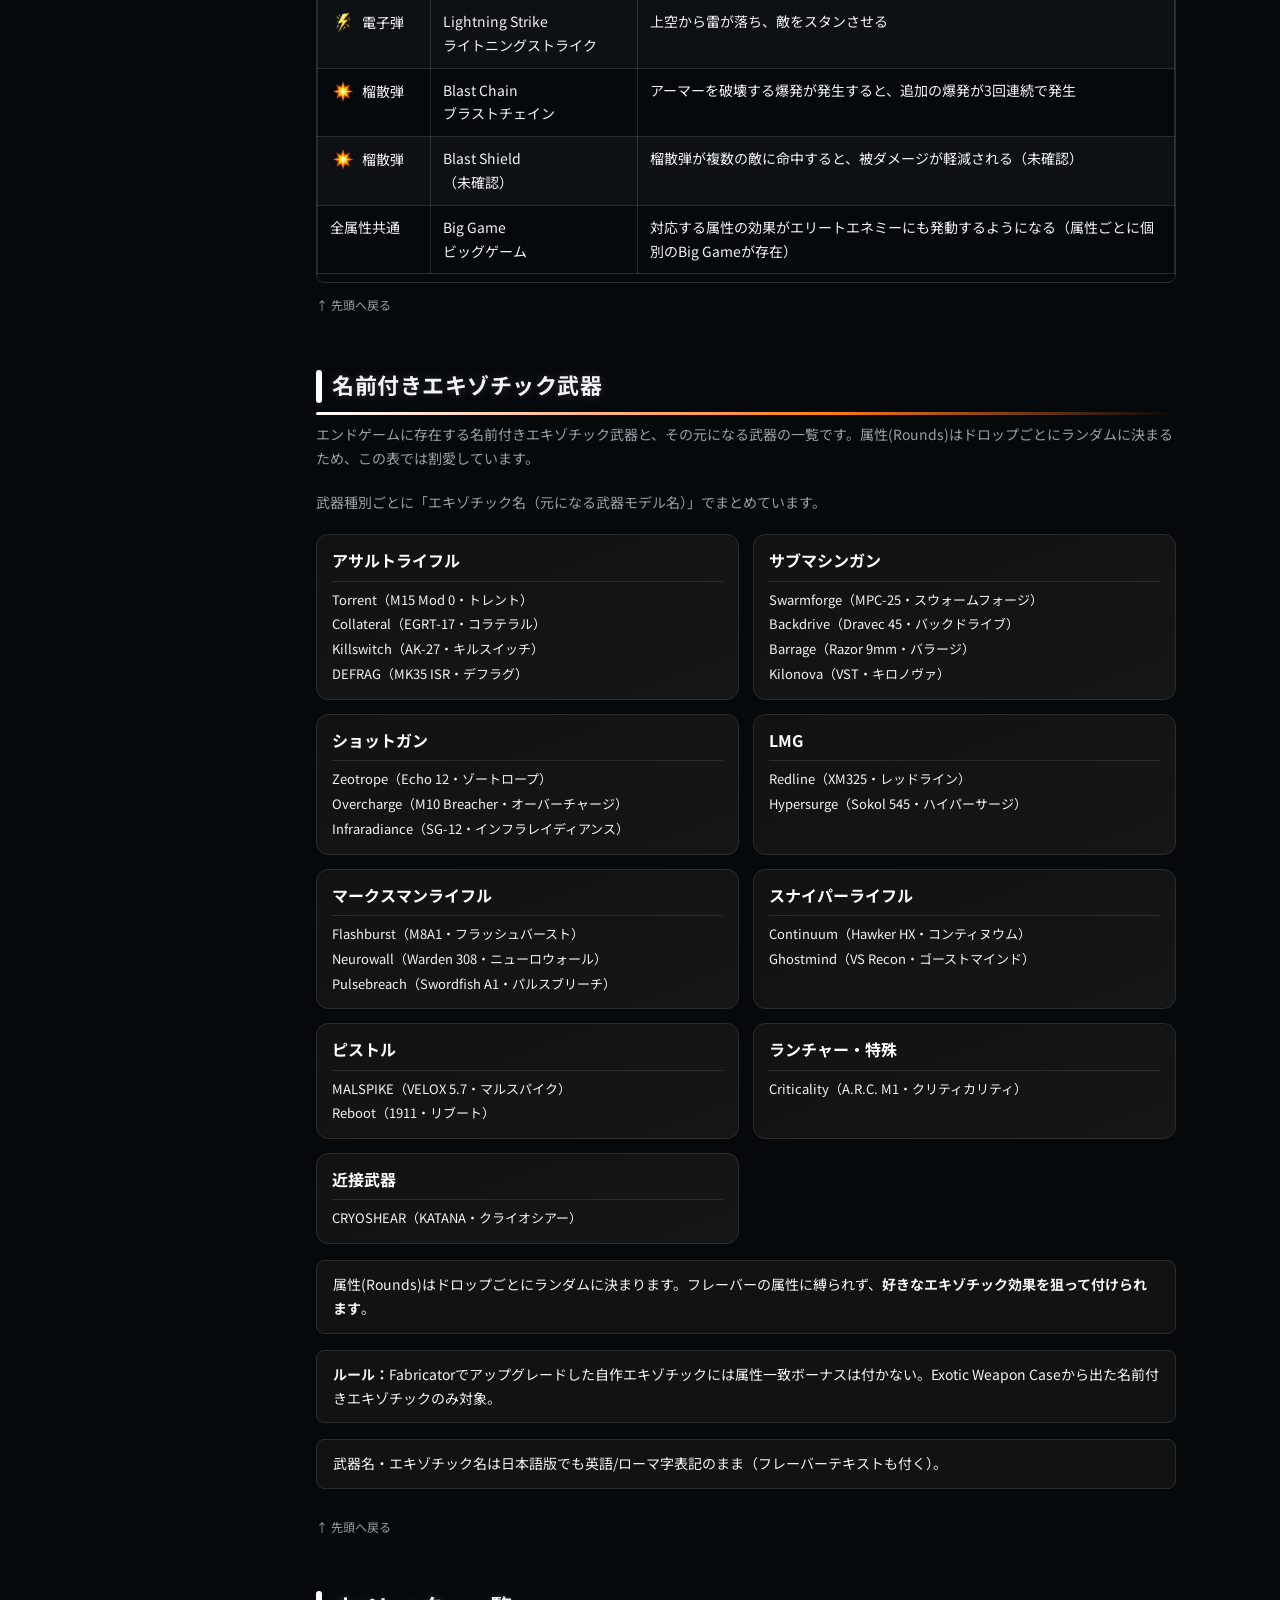
==== commit df39671d: "Add files via upload" ====
--- a/index.html
+++ b/index.html
@@ -914,7 +914,7 @@
     font-family:var(--font-display); font-weight:900; font-size:13px; letter-spacing:2px;
     color:var(--hud); text-transform:uppercase;
     padding-bottom:6px; margin-bottom:10px;
-    border-bottom:1px solid rgba(32,198,223,.28);
+    border-bottom:1px solid rgba(255,255,255,.28);
   }
   nav.toc .toc-group-ttl .tg-icon{ color:var(--color-accent); font-size:9px; letter-spacing:0; }
   nav.toc .toc-group-ttl .tg-sub{ font-family:var(--font-heading-jp); font-weight:600; font-size:11px; letter-spacing:0; color:var(--color-text-muted); }
@@ -932,7 +932,7 @@
   nav.toc a.toc-chip::before{ content:none !important; }
 
   /* 概念図（装備の全体像） */
-  .concept-figure{ max-width:760px; margin:10px auto 4px; border:1px solid rgba(32,198,223,.5); border-radius:4px; padding:10px; background:#0d0a18; }
+  .concept-figure{ max-width:760px; margin:10px auto 4px; border:1px solid rgba(255,255,255,.5); border-radius:4px; padding:10px; background:#0d0a18; }
   .concept-figure svg{ display:block; width:100%; height:auto; }
 
   /* カード類：ホバーで浮き上がり＋アクセント枠 */
@@ -1105,10 +1105,10 @@
 <style>
 /* ==== TACTICAL TERMINAL テーマ（本番・整理版 2026-07-30）==== */
 :root{
-  --color-bg:#05090c; --color-bg-soft:#0b1519; --color-bg-soft2:#0e1c22;
-  --color-text:#e8f5f8; --color-text-muted:#8aa9b2; --color-border:#1b4551;
-  --color-accent:#ff7a1a; --color-accent-teal:#20c6df; --color-accent-teal-light:#7ff2ff;
-  --color-header-bg:#0c1c23; --color-header-text:#e6f7fb; --hud:#20c6df;
+  --color-bg:#05090c; --color-bg-soft:#121212; --color-bg-soft2:#161616;
+  --color-text:#f2f3f5; --color-text-muted:#9aa0a6; --color-border:#2a2c2e;
+  --color-accent:#ff7a1a; --color-accent-teal:#ffffff; --color-accent-teal-light:#ffffff;
+  --color-header-bg:#161616; --color-header-text:#f2f3f5; --hud:#ffffff;
   --font-display:"Noto Sans JP","Hiragino Kaku Gothic ProN","Yu Gothic","Meiryo",sans-serif;
   --font-heading-jp:"Noto Sans JP","Hiragino Kaku Gothic ProN","Yu Gothic","Meiryo",sans-serif;
   --font-heading:"Noto Sans JP","Hiragino Kaku Gothic ProN","Yu Gothic","Meiryo",sans-serif;
@@ -1118,41 +1118,41 @@
 body{
   background:
     radial-gradient(1100px 640px at 50% -240px, rgba(255,122,26,.08), transparent 70%),
-    radial-gradient(900px 620px at 100% 4%, rgba(32,198,223,.07), transparent 65%),
+    radial-gradient(900px 620px at 100% 4%, rgba(255,255,255,.07), transparent 65%),
     #05090c;
   background-attachment: fixed; font-size:16px;
 }
 .container::before{
   content:""; position:fixed; inset:0; z-index:-1; pointer-events:none;
   background-image:
-    linear-gradient(rgba(32,198,223,.03) 1px, transparent 1px),
-    linear-gradient(90deg, rgba(32,198,223,.03) 1px, transparent 1px);
+    linear-gradient(rgba(255,255,255,.03) 1px, transparent 1px),
+    linear-gradient(90deg, rgba(255,255,255,.03) 1px, transparent 1px);
   background-size:52px 52px;
   -webkit-mask-image:radial-gradient(circle at 50% 18%, #000 18%, transparent 74%);
   mask-image:radial-gradient(circle at 50% 18%, #000 18%, transparent 74%);
 }
 /* ==== 固定トップナビ ==== */
-.topnav{ position:sticky; top:0; z-index:1000; background:rgba(6,12,15,.92); -webkit-backdrop-filter:blur(8px); backdrop-filter:blur(8px); border-bottom:1px solid rgba(32,198,223,.28); }
+.topnav{ position:sticky; top:0; z-index:1000; background:rgba(6,12,15,.92); -webkit-backdrop-filter:blur(8px); backdrop-filter:blur(8px); border-bottom:1px solid rgba(255,255,255,.28); }
 .topnav .tn-inner{ position:relative; max-width:var(--max-width); margin:0 auto; display:flex; align-items:center; gap:5px; padding:8px 12px; overflow-x:auto; scrollbar-width:thin; }
 .topnav .tn-inner::after{ content:""; position:sticky; right:0; flex:0 0 auto; align-self:stretch; width:26px; margin-left:-26px; pointer-events:none; background:linear-gradient(to right, rgba(6,12,15,0), rgba(6,12,15,.95)); }
-.topnav .tn-brand{ flex-shrink:0; font-family:var(--font-display); font-weight:900; font-size:13px; letter-spacing:1px; color:var(--hud); padding-right:10px; border-right:1px solid rgba(32,198,223,.25); margin-right:4px; white-space:nowrap; }
+.topnav .tn-brand{ flex-shrink:0; font-family:var(--font-display); font-weight:900; font-size:13px; letter-spacing:1px; color:var(--hud); padding-right:10px; border-right:1px solid rgba(255,255,255,.25); margin-right:4px; white-space:nowrap; }
 .topnav a{ flex-shrink:0; font-family:var(--font-heading-jp); font-size:12.5px; font-weight:700; color:var(--color-text-muted); text-decoration:none; white-space:nowrap; padding:6px 9px; border-radius:6px; border:1px solid transparent; transition:all .15s ease; }
-.topnav a:hover{ color:var(--color-accent-teal-light); background:rgba(32,198,223,.08); }
-.topnav a.active{ color:#04222a; background:var(--hud); border-color:var(--hud); }
-.topnav .tn-group{ flex-shrink:0; align-self:center; font-family:var(--font-display); font-weight:900; font-size:10px; letter-spacing:1.5px; color:var(--color-accent); text-transform:uppercase; white-space:nowrap; padding:2px 6px 2px 10px; margin-left:4px; border-left:1px solid rgba(32,198,223,.30); }
+.topnav a:hover{ color:var(--color-accent-teal-light); background:rgba(255,255,255,.08); }
+.topnav a.active{ color:#111417; background:var(--hud); border-color:var(--hud); }
+.topnav .tn-group{ flex-shrink:0; align-self:center; font-family:var(--font-display); font-weight:900; font-size:10px; letter-spacing:1.5px; color:var(--color-accent); text-transform:uppercase; white-space:nowrap; padding:2px 6px 2px 10px; margin-left:4px; border-left:1px solid rgba(255,255,255,.30); }
 .tn-toggle{ display:none; }
 @media (max-width:600px){
   .topnav .tn-brand{ display:none; }
   .tn-toggle{ display:flex; align-items:center; gap:8px; width:100%; padding:11px 14px; background:transparent; border:none; color:var(--hud); font-family:var(--font-display); font-weight:900; font-size:14px; letter-spacing:1px; cursor:pointer; }
   .topnav .tn-inner{ display:none; }
-  .topnav.open .tn-inner{ display:flex; flex-direction:column; align-items:stretch; gap:4px; position:absolute; left:0; right:0; top:100%; padding:8px 12px 14px; max-height:74vh; overflow-y:auto; overflow-x:hidden; background:rgba(6,12,15,.98); -webkit-backdrop-filter:blur(8px); backdrop-filter:blur(8px); border-bottom:1px solid rgba(32,198,223,.28); box-shadow:0 14px 26px rgba(0,0,0,.45); }
+  .topnav.open .tn-inner{ display:flex; flex-direction:column; align-items:stretch; gap:4px; position:absolute; left:0; right:0; top:100%; padding:8px 12px 14px; max-height:74vh; overflow-y:auto; overflow-x:hidden; background:rgba(6,12,15,.98); -webkit-backdrop-filter:blur(8px); backdrop-filter:blur(8px); border-bottom:1px solid rgba(255,255,255,.28); box-shadow:0 14px 26px rgba(0,0,0,.45); }
   .topnav.open .tn-inner a{ white-space:normal; padding:11px 12px; font-size:14px; }
   .topnav.open .tn-inner .tn-group{ border-left:none; margin:10px 0 2px; padding:0 6px; }
 }
 section, header.page-header{ scroll-margin-top:60px; }
 /* ==== 見出し（統一）==== */
 section{ margin-bottom:48px; }
-section h2{ font-size:22px; color:var(--color-text); text-shadow:0 0 10px rgba(32,198,223,.18); }
+section h2{ font-size:22px; color:var(--color-text); text-shadow:0 0 10px rgba(255,255,255,.18); }
 section h2::before{ background:var(--hud) !important; }
 section h2::after{ background:linear-gradient(90deg, var(--hud) 0%, var(--color-accent) 60%, transparent 100%) !important; }
 section h3{ font-size:16px; }
@@ -1166,7 +1166,7 @@
 details.wcat::before,details.wcat::after,.table-scroll::before,.table-scroll::after,
 .season-summary-box::before,.season-summary-box::after,.enemy-modal-box::before,.enemy-modal-box::after{ display:none !important; content:none !important; }
 /* ブラケット枠は「新着(シーズン5)」「マップ」だけに限定 */
-.newbox, .map-frame{ position:relative; border:1px solid rgba(32,198,223,.5) !important; border-radius:2px !important; }
+.newbox, .map-frame{ position:relative; border:1px solid rgba(255,255,255,.5) !important; border-radius:2px !important; }
 .newbox::before,.newbox::after,.map-frame::before,.map-frame::after{ content:""; position:absolute; width:14px; height:14px; border:2px solid var(--hud); pointer-events:none; z-index:3; display:block; }
 .newbox::before,.map-frame::before{ top:-1px; left:-1px; border-right:none; border-bottom:none; }
 .newbox::after,.map-frame::after{ bottom:-1px; right:-1px; border-left:none; border-top:none; }
@@ -1189,7 +1189,7 @@
 .quickstart-sub{ margin:0 0 12px; font-size:12.5px; line-height:1.6; color:var(--color-text-muted); }
 .qs-steps{ display:grid; gap:8px; }
 .qs-step{ display:flex; align-items:flex-start; gap:12px; padding:10px 12px; border:1px solid var(--color-border); border-radius:8px; background:rgba(255,255,255,0.02); color:var(--color-text); text-decoration:none; transition:border-color .15s ease, transform .1s ease, background .15s ease; }
-.qs-step:hover{ border-color:var(--hud); transform:translateY(-2px); background:rgba(32,198,223,.10); color:var(--color-text); text-decoration:none; }
+.qs-step:hover{ border-color:var(--hud); transform:translateY(-2px); background:rgba(255,255,255,.10); color:var(--color-text); text-decoration:none; }
 .qs-step::before{ content:none !important; display:none !important; }
 .qs-num{ flex-shrink:0; width:26px; height:26px; display:flex; align-items:center; justify-content:center; font-family:var(--font-display); font-size:13px; color:#05090c; background:var(--hud); border-radius:6px; margin-top:1px; }
 .qs-txt{ display:flex; flex-direction:column; }
@@ -1198,31 +1198,31 @@
 .qs-arrow{ margin-left:auto; align-self:center; color:var(--hud); font-size:14px; flex-shrink:0; }
 .visually-hidden{ position:absolute; width:1px; height:1px; padding:0; margin:-1px; overflow:hidden; clip:rect(0,0,0,0); white-space:nowrap; border:0; }
 /* テーブル */
-th{ background:#0c2028; color:var(--color-accent-teal-light); border-color:rgba(32,198,223,.22); }
-td{ border-color:rgba(32,198,223,.14); }
-tr:nth-child(even) td{ background:rgba(32,198,223,.035); }
+th{ background:#18191b; color:var(--color-accent-teal-light); border-color:rgba(255,255,255,.22); }
+td{ border-color:rgba(255,255,255,.14); }
+tr:nth-child(even) td{ background:rgba(255,255,255,.035); }
 /* カード枠色 */
-.op-card,.wcard,.wchip,.effect-icon-box{ border-color:rgba(32,198,223,.2); }
+.op-card,.wcard,.wchip,.effect-icon-box{ border-color:rgba(255,255,255,.2); }
 .op-card:hover,button.enemy-card:hover{ border-color:var(--hud); box-shadow:0 6px 18px rgba(0,0,0,.4); }
 .wcard:hover{ border-color:var(--color-accent); box-shadow:0 6px 18px rgba(0,0,0,.4); }
-.wchip{ background:#0c2028; border-color:rgba(32,198,223,.28); color:#dff6fb; }
+.wchip{ background:#18191b; border-color:rgba(255,255,255,.28); color:#f0f0f0; }
 .season-badge,.wcat-count{ background:var(--color-accent); }
 nav.toc a::before{ background:linear-gradient(150deg, var(--color-accent), #b5371c) !important; }
 nav.toc li:hover{ border-color:var(--hud) !important; }
 header.page-header{ border-bottom:1px solid var(--hud); }
 header.page-header::after{ content:"JSOC TACTICAL TERMINAL // SECURE LINK: ESTABLISHED"; position:absolute; left:14px; top:10px; font-family:var(--font-display); letter-spacing:2px; font-size:11px; color:var(--hud); opacity:.75; }
-.fab-top{ background:linear-gradient(150deg, var(--hud), #0f7d8c); box-shadow:0 4px 14px rgba(0,0,0,.5); }
+.fab-top{ background:linear-gradient(150deg, var(--hud), #b0b0b0); box-shadow:0 4px 14px rgba(0,0,0,.5); }
 /* ==== 走査線（下→上へ流れる光線・常時ループ）==== */
 .scanbeam{
   position:fixed; left:0; right:0; z-index:-1; pointer-events:none;
   height:2px; background:var(--hud);
-  box-shadow:0 0 12px 2px rgba(32,198,223,.4);
+  box-shadow:0 0 12px 2px rgba(255,255,255,.4);
   opacity:.18;
   animation:scanUp 13s linear infinite;
 }
 .scanbeam::before{
   content:""; position:absolute; left:0; right:0; bottom:0; height:120px;
-  background:linear-gradient(to top, rgba(32,198,223,.07), transparent);
+  background:linear-gradient(to top, rgba(255,255,255,.07), transparent);
 }
 @keyframes scanUp{
   0%{ transform:translateY(100vh); opacity:0; }
@@ -1248,17 +1248,17 @@
 /* ===== 左サイドバー（PC）／スマホは現状ハンバーガー: min-width:601pxのみ ===== */
 .tn-brand .tt1,.tn-brand .tt2,.tn-brand .tt3{ display:block; text-align:center; line-height:1.22; }
 .tn-brand .tt1{ font-size:13px; letter-spacing:2px; color:var(--hud); font-weight:900; }
-.tn-brand .tt2{ font-size:17px; letter-spacing:3px; color:#e8f5f8; font-weight:900; }
+.tn-brand .tt2{ font-size:17px; letter-spacing:3px; color:#f2f3f5; font-weight:900; }
 .tn-brand .tt3{ font-size:11px; letter-spacing:1px; color:var(--color-accent); font-weight:700; margin-top:4px; }
 @media (min-width:601px){
   body{ padding-left:212px; }
   .topnav{ position:fixed; top:0; left:0; bottom:0; width:212px; height:100vh;
-    border-bottom:none; border-right:1px solid rgba(32,198,223,.28);
+    border-bottom:none; border-right:1px solid rgba(255,255,255,.28);
     background:rgba(6,12,15,.97); overflow-y:auto; }
   .topnav .tn-inner{ flex-direction:column; align-items:stretch; gap:1px;
     overflow-x:hidden; overflow-y:visible; padding:12px 10px 24px; max-width:none; margin:0; }
   .topnav .tn-inner::after{ display:none; }
-  .topnav .tn-brand{ border-right:none; border-bottom:1px solid rgba(32,198,223,.25);
+  .topnav .tn-brand{ border-right:none; border-bottom:1px solid rgba(255,255,255,.25);
     padding:2px 6px 12px; margin:0 0 6px; width:100%; box-sizing:border-box; }
   .topnav a{ white-space:normal; width:100%; box-sizing:border-box; font-size:12px; padding:5px 10px; }
   .topnav a[data-sec="top"]{ font-size:15px; font-weight:900; color:var(--hud); padding:8px 10px; }
@@ -1456,18 +1456,18 @@
         vertical-align: middle;
         font-weight: 700;
         white-space: nowrap;
-        border-right: 1px solid rgba(32,198,223,.35);
+        border-right: 1px solid rgba(255,255,255,.35);
         width: 1%;
       }
       /* 縞を「行ごと」から「アビリティ2行1組ごと」に変更 */
       #ability-boosts tbody tr td{ background: transparent; }
       #ability-boosts tbody tr:nth-child(4n+3) td,
-      #ability-boosts tbody tr:nth-child(4n) td{ background: rgba(32,198,223,.10); }
+      #ability-boosts tbody tr:nth-child(4n) td{ background: rgba(255,255,255,.10); }
       @media (max-width: 600px){
         #ability-boosts td.ab-name{
           white-space: normal;
           border-right: none;
-          border-bottom: 1px solid rgba(32,198,223,.35);
+          border-bottom: 1px solid rgba(255,255,255,.35);
         }
         #ability-boosts td.ab-name::before{ display: none; }
       }
@@ -1545,7 +1545,7 @@
       <p style="margin-bottom:0;">「<span class="term">チャットの出し方</span>」と「<span class="term">座標（G9など）の読み方</span>」を、実機からまとめました。英数字(G9等)チャットで書かれているのは<strong>MAPの座標</strong>です。</p>
     </div>
 
-    <div style="border:1px solid rgba(32,198,223,.5);padding:6px;background:#0d0a18;border-radius:8px;max-width:780px;margin:8px auto 6px;">
+    <div style="border:1px solid rgba(255,255,255,.5);padding:6px;background:#0d0a18;border-radius:8px;max-width:780px;margin:8px auto 6px;">
       <img src="assets/img/avalon_grid_map.webp" alt="アヴァロン島 座標グリッドマップ（横A〜J・縦0〜9）" loading="lazy" style="width:100%;height:auto;display:block;border-radius:4px;">
     </div>
     <p style="text-align:center;margin:4px 0 12px;">見方：横が<strong style="color:var(--hud)">A〜J</strong>（左→右）、縦が<strong style="color:var(--hud)">0〜9</strong>（上→下）。例：<strong style="color:var(--color-accent);font-size:1.05em;">G9</strong> ＝ 左から<strong>G列（7番目）</strong>×上から<strong>9行目</strong>のマス。各マスに座標が振ってあるので、言われた座標をそのまま地図上で探せます。</p>
@@ -1606,7 +1606,7 @@
           </defs>
           <style>
             .pt-bx{ fill:var(--color-bg-soft2); stroke:var(--color-border); stroke-width:1.5; }
-            .pt-rs{ fill:rgba(32,198,223,.13); stroke:var(--hud); stroke-width:2; }
+            .pt-rs{ fill:rgba(255,255,255,.13); stroke:var(--hud); stroke-width:2; }
             .pt-tt{ font-family:var(--font-heading-jp); font-size:14px; font-weight:700; fill:var(--color-text); }
             .pt-lv{ font-family:var(--font-heading-jp); font-size:12px; font-weight:700; fill:var(--color-text); }
             .pt-src{ font-family:var(--font-heading-jp); font-size:11.5px; font-weight:700; fill:var(--color-accent-teal-light); }
@@ -1737,7 +1737,7 @@
         <p style="margin:0 0 6px; font-weight:700;">「ワイナリーは後（winery last）」の意味</p>
         <p style="margin:0 0 12px;">チャットで見かける「ワイナリーは後」は、<strong>強いプレイヤーの効率的な動線</strong>にすぎません。可変側は場所が毎回変わり<strong>取り逃す</strong>ため先に向かい、固定のワイナリーは<strong>確実に残る</strong>ため後回しにする、という順番の話です。順番による追加報酬や隠し要素は無いので、特別な意味を探さなくて大丈夫です。</p>
 
-        <div style="border:1px solid rgba(32,198,223,.5); padding:8px 12px; background:#0d0a18; margin:0 0 12px;">
+        <div style="border:1px solid rgba(255,255,255,.5); padding:8px 12px; background:#0d0a18; margin:0 0 12px;">
           <p style="margin:0 0 6px; font-weight:700;">あまり強くないプレイヤーの立ち回り（管理人の実機メモ）</p>
           <ul style="margin:0; padding-left:1.2em; line-height:1.8;">
             <li>固定のワイナリーへ、<strong>発生前から先回り</strong>して待機する。</li>
@@ -1929,7 +1929,7 @@
           .cf-t{ font-family:var(--font-heading-jp); fill:var(--color-text); font-weight:700; }
           .cf-s{ font-family:var(--font-heading-jp); fill:var(--color-text-muted); font-size:12px; }
           .cf-base{ fill:var(--color-bg-soft2); stroke:var(--color-border); stroke-width:1.5; }
-          .cf-common{ fill:rgba(32,198,223,.13); stroke:var(--hud); stroke-width:2; }
+          .cf-common{ fill:rgba(255,255,255,.13); stroke:var(--hud); stroke-width:2; }
           .cf-cond{ fill:var(--color-bg-soft); stroke:var(--color-accent-teal); stroke-width:1.5; }
           .cf-limit{ fill:rgba(255,122,26,.13); stroke:var(--color-accent); stroke-width:2; }
         </style>
@@ -1999,7 +1999,7 @@
   <!-- ============================================
        エキゾチック効果
        ============================================ -->
-  <div style="max-width:700px;margin:0 auto 24px;border:1px solid rgba(32,198,223,.5);border-radius:4px;padding:6px;background:#0d0a18;">
+  <div style="max-width:700px;margin:0 auto 24px;border:1px solid rgba(255,255,255,.5);border-radius:4px;padding:6px;background:#0d0a18;">
     <img src="assets/img/Exotic_Fabricator.gif" alt="エキゾチックファブリケーター エキゾチック特性を選択してリロール" style="display:block;width:100%;height:auto;border-radius:2px;">
   </div>
   <section id="exotic-effects">
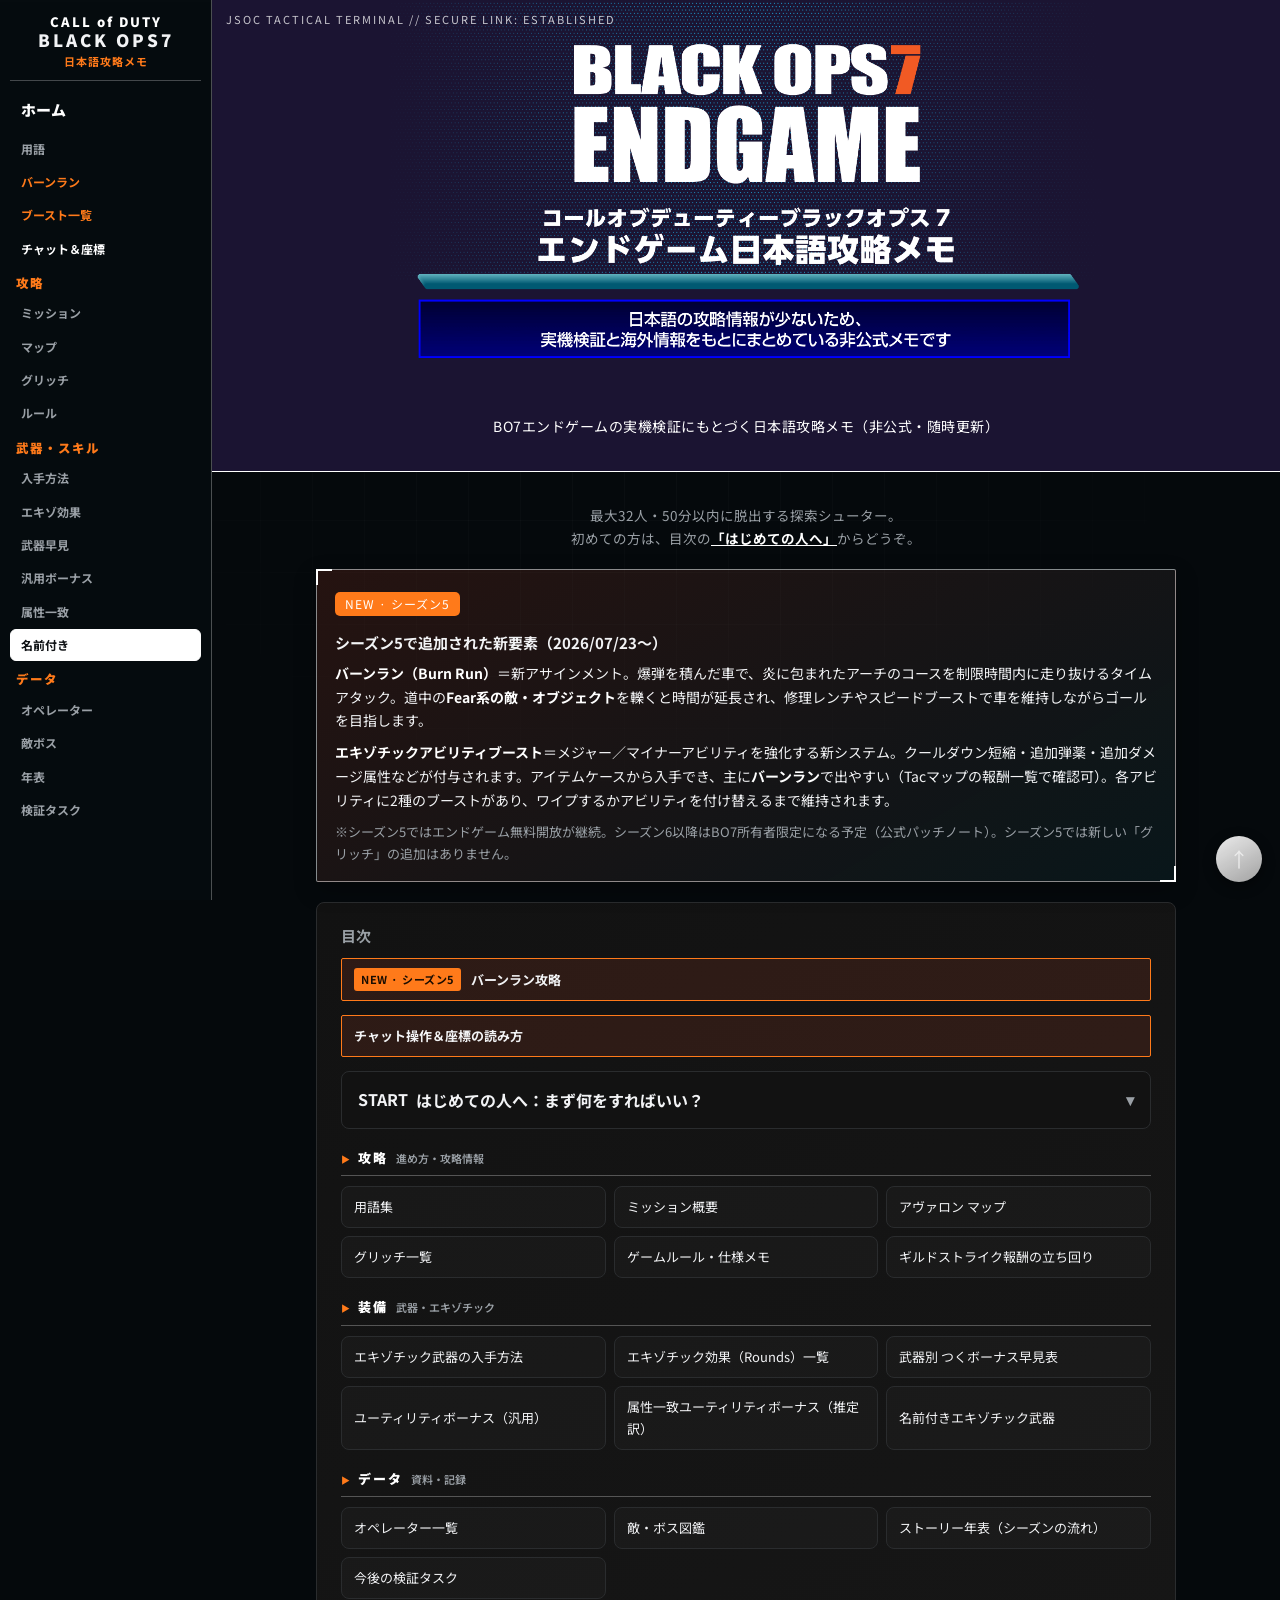
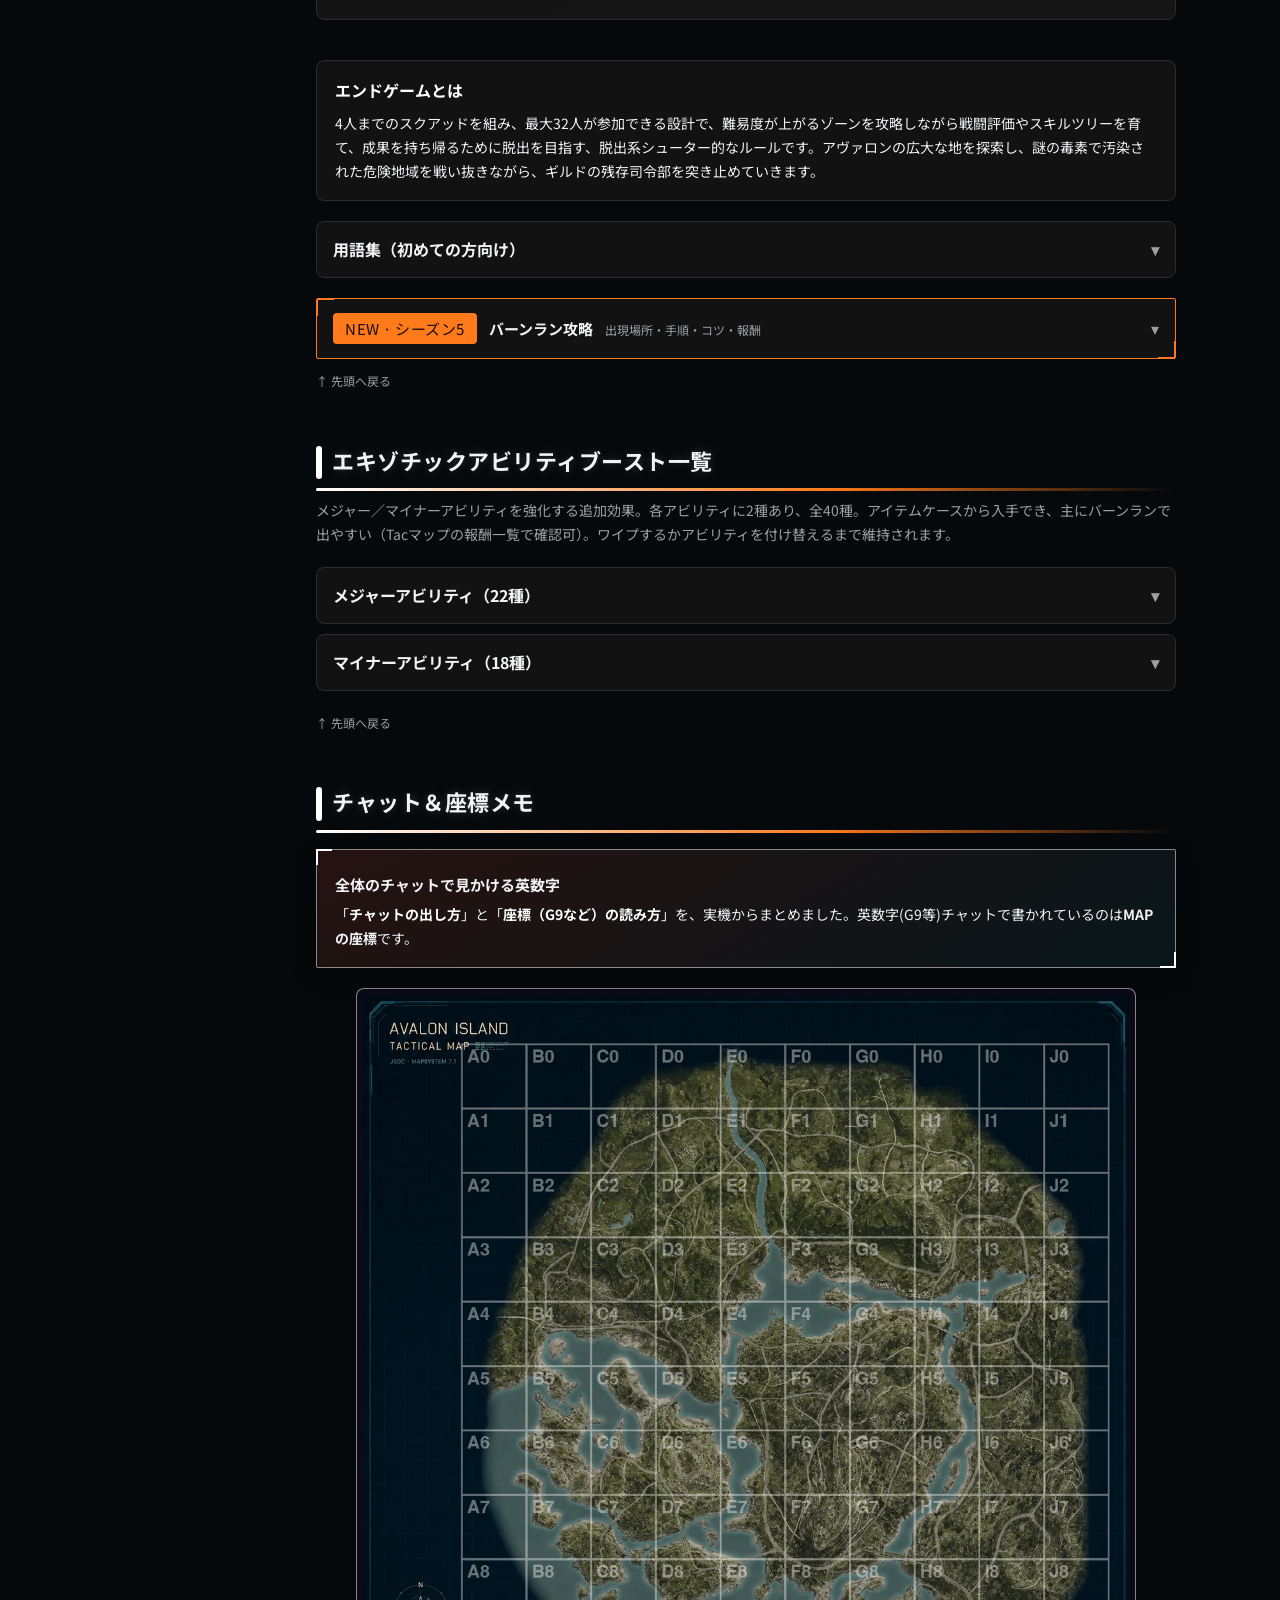
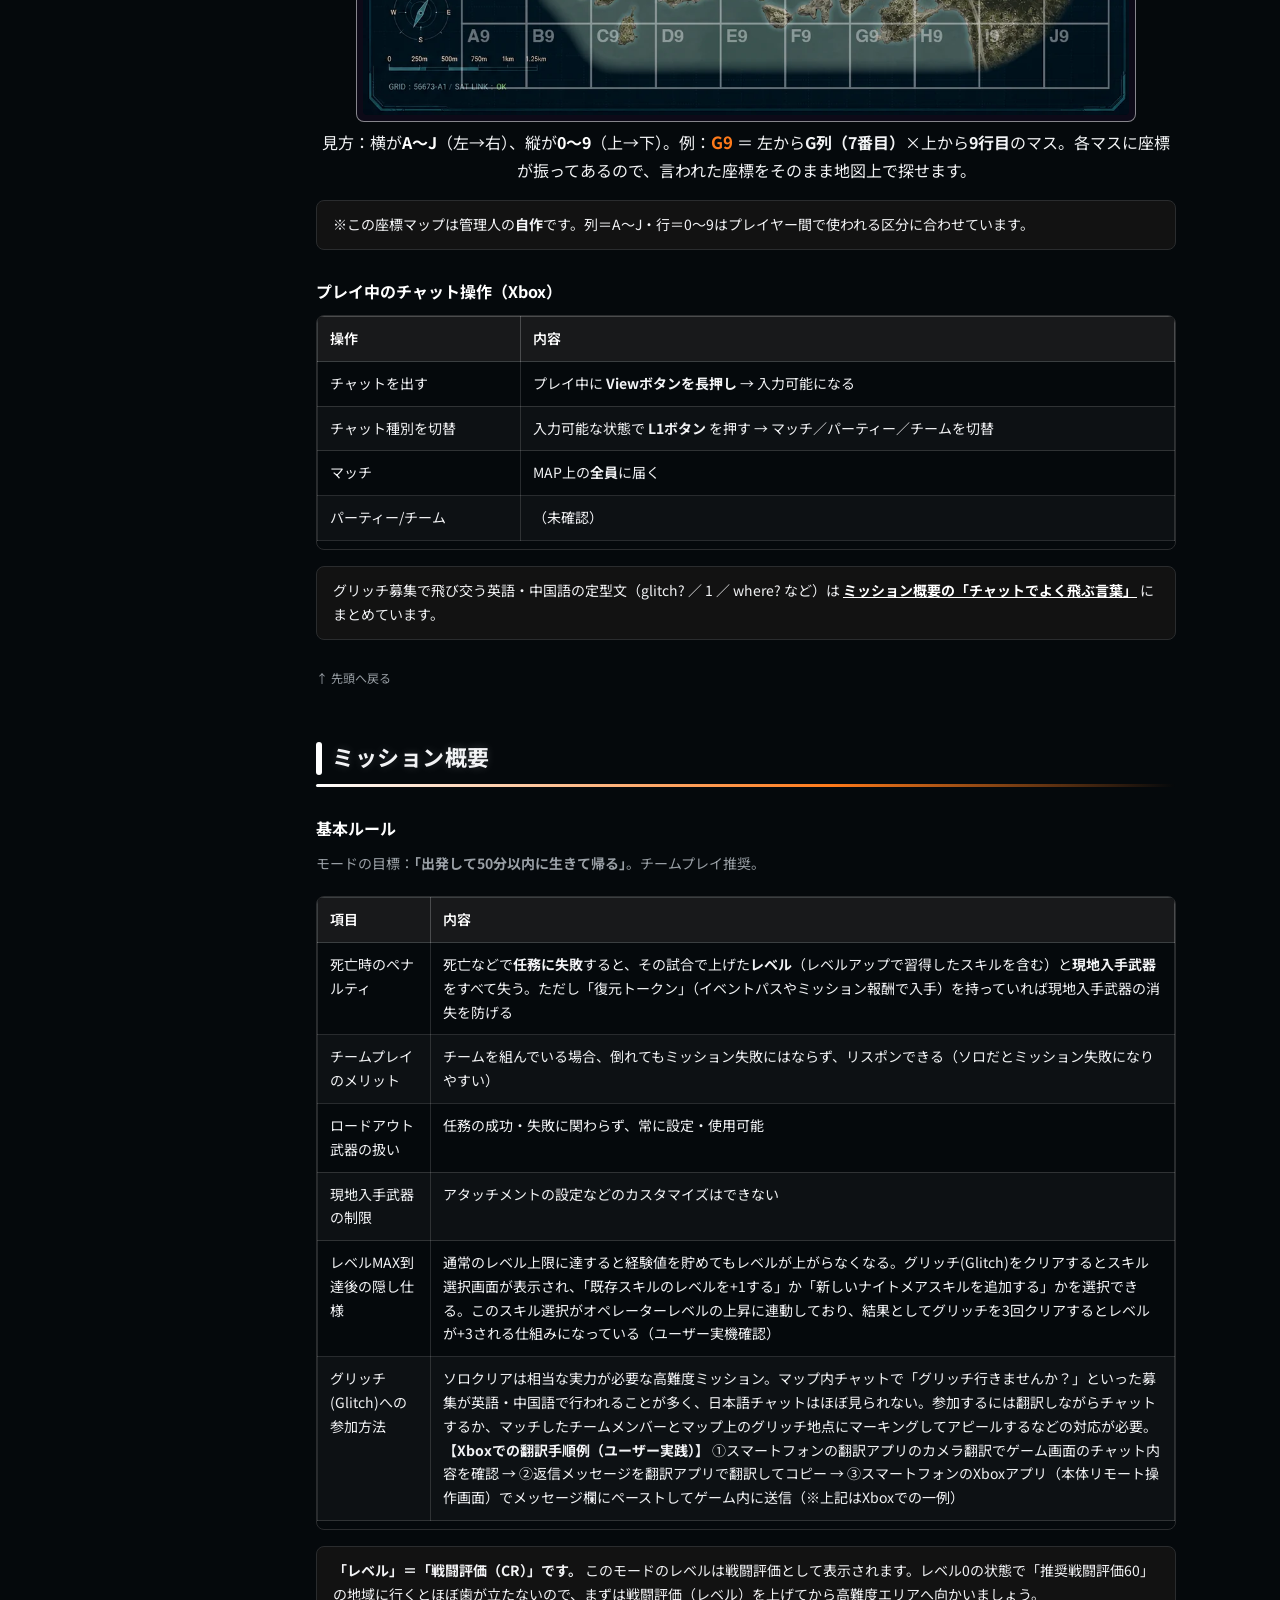
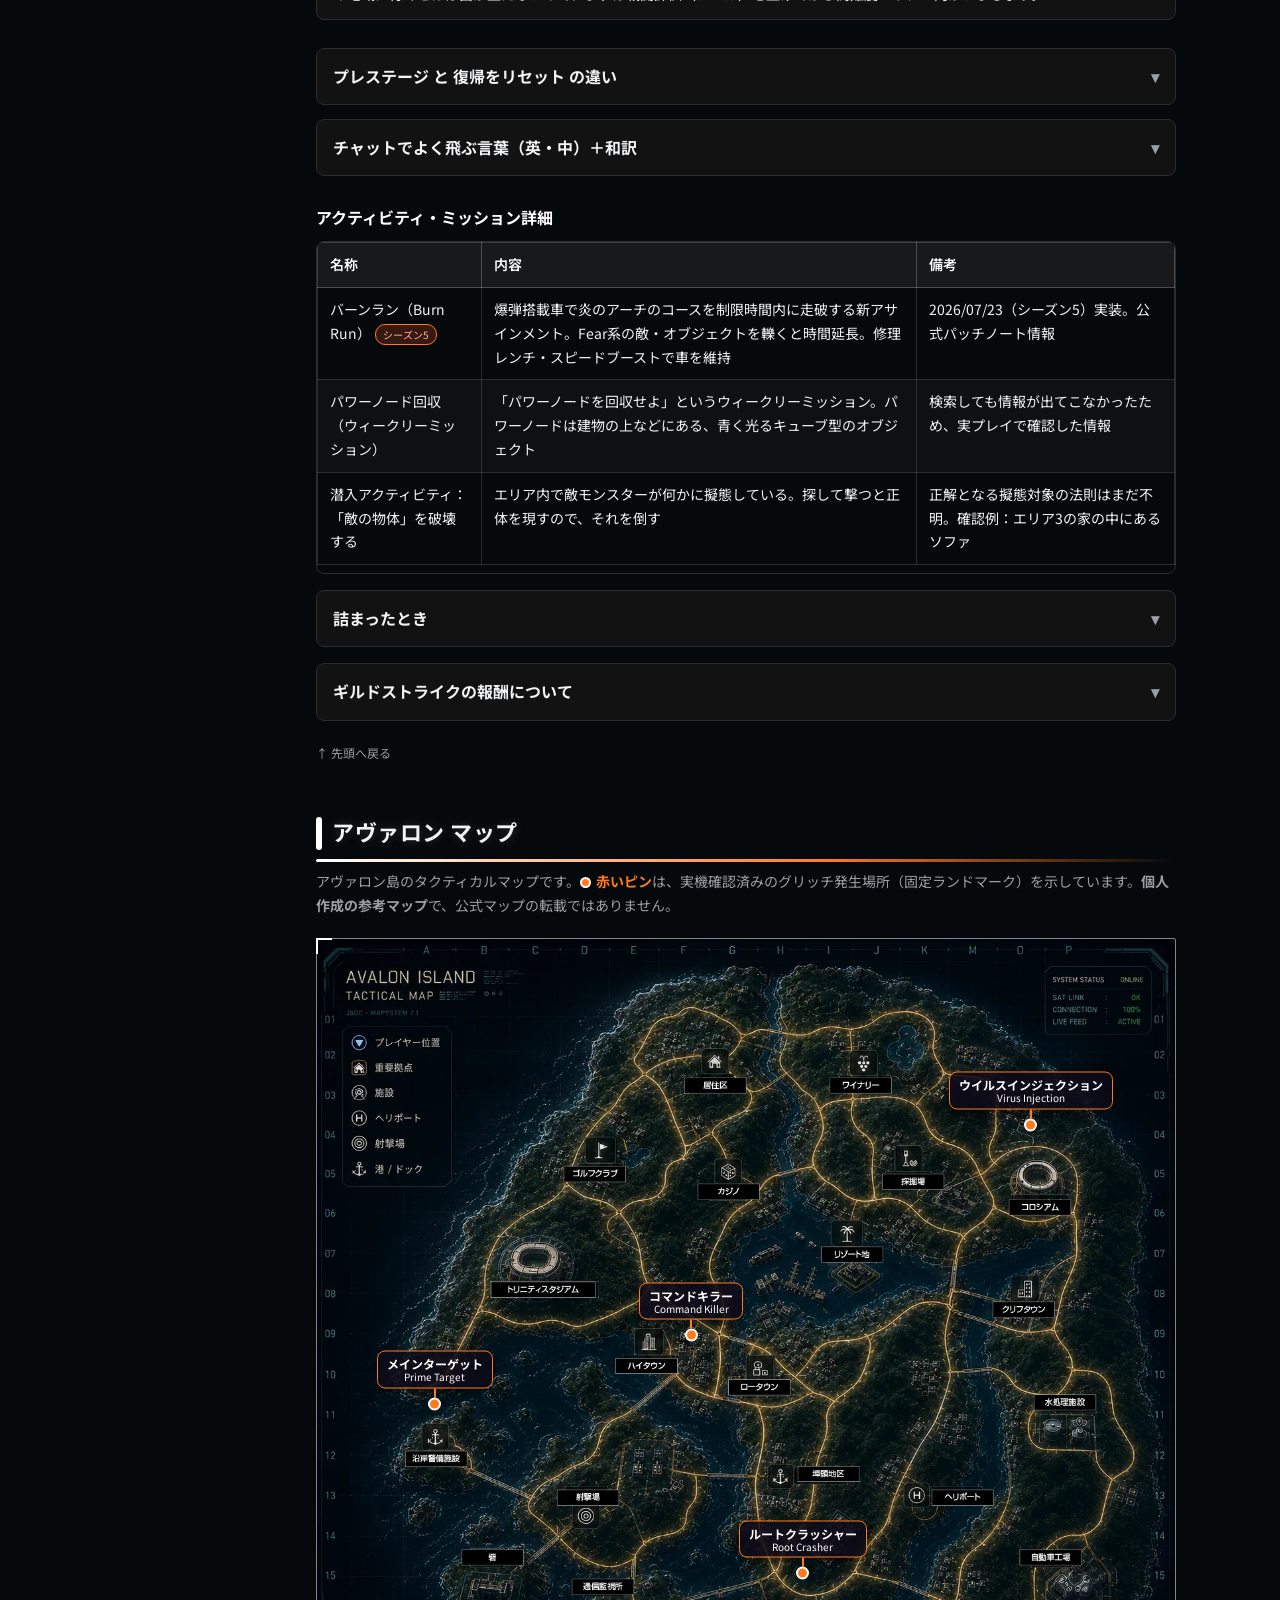
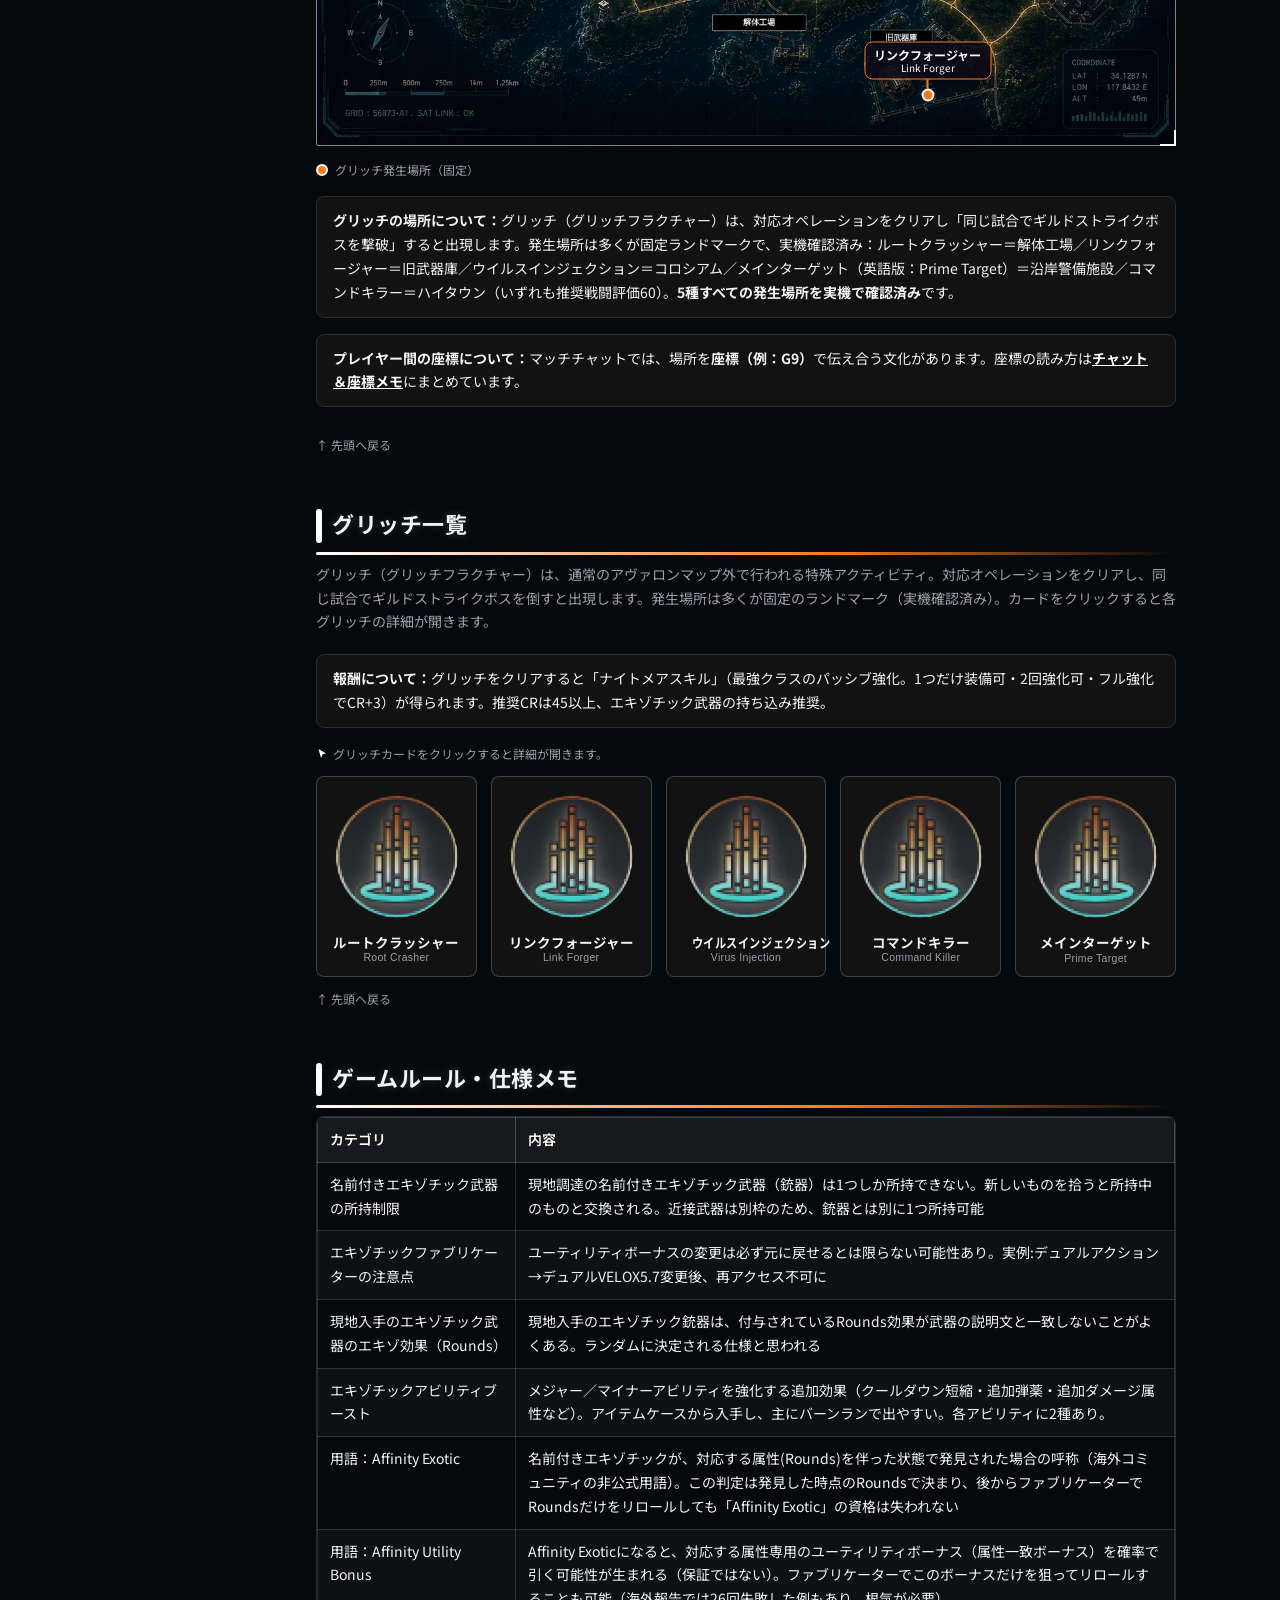
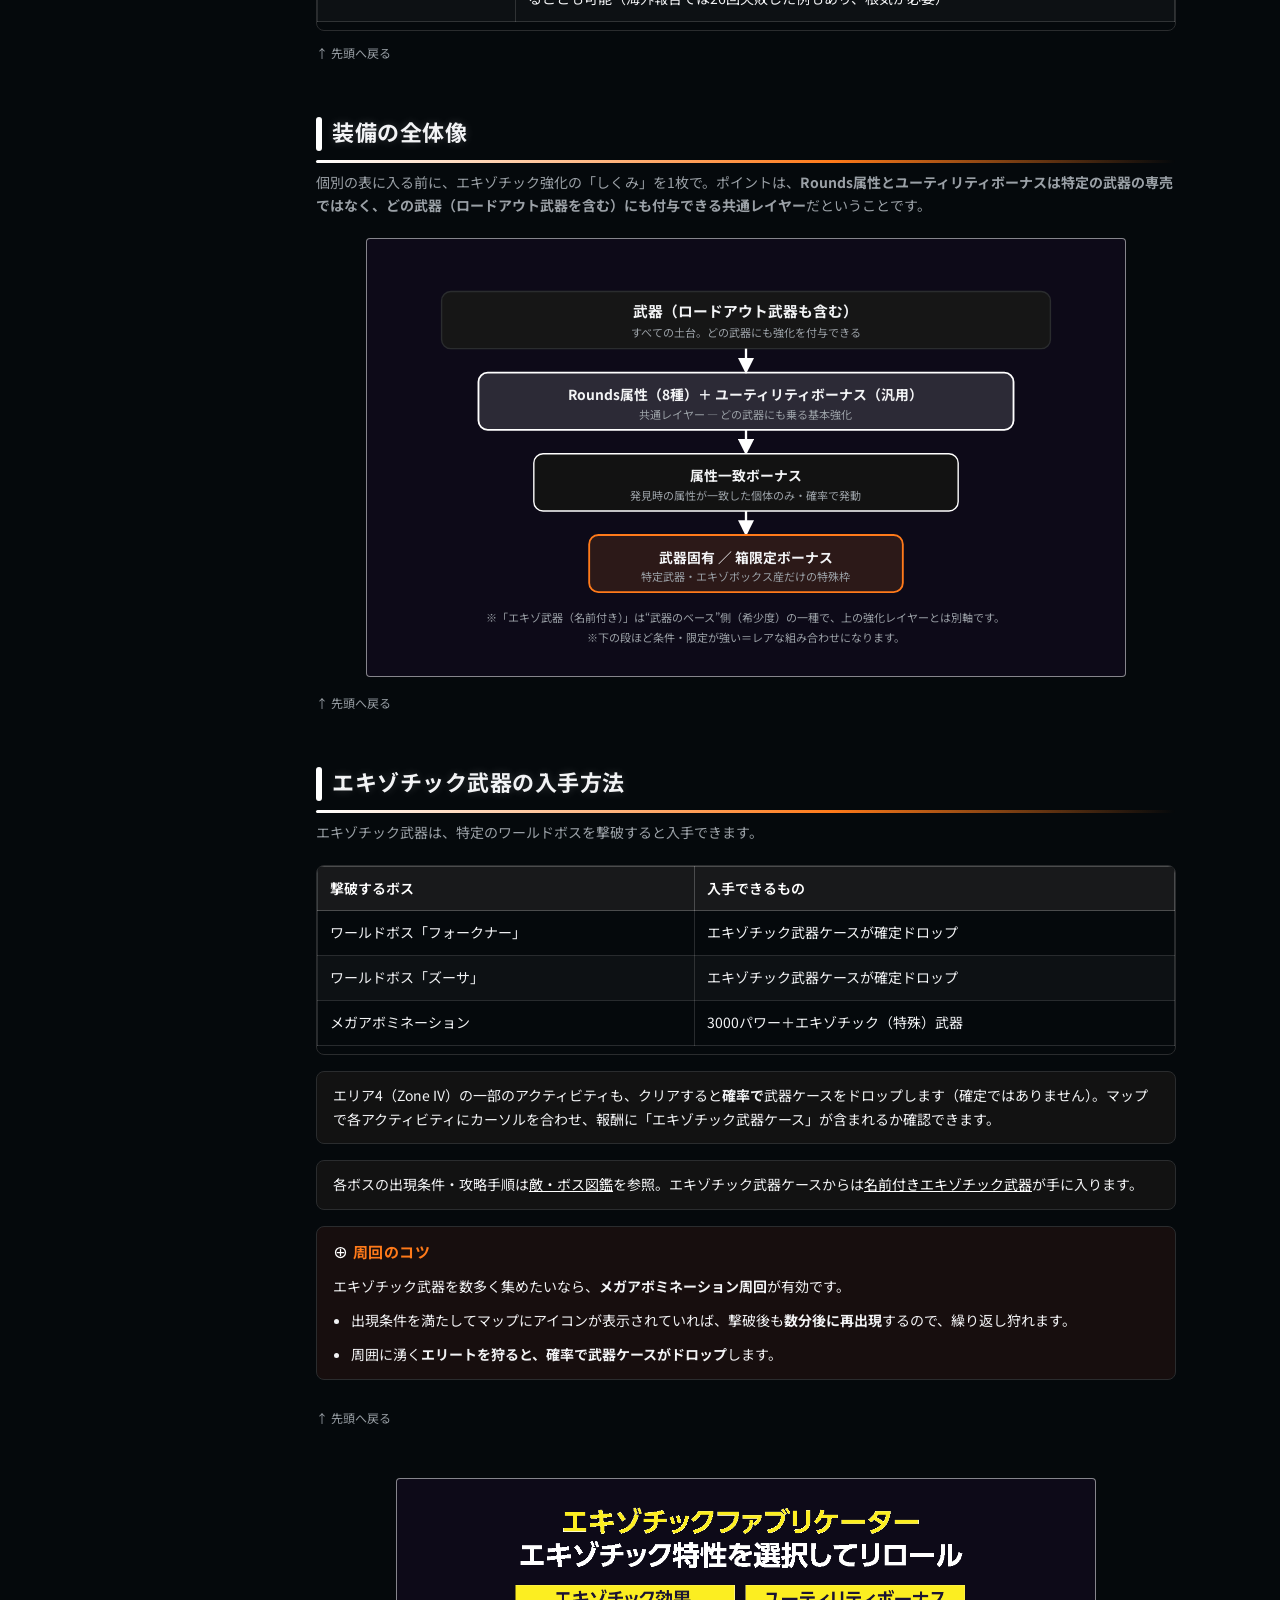
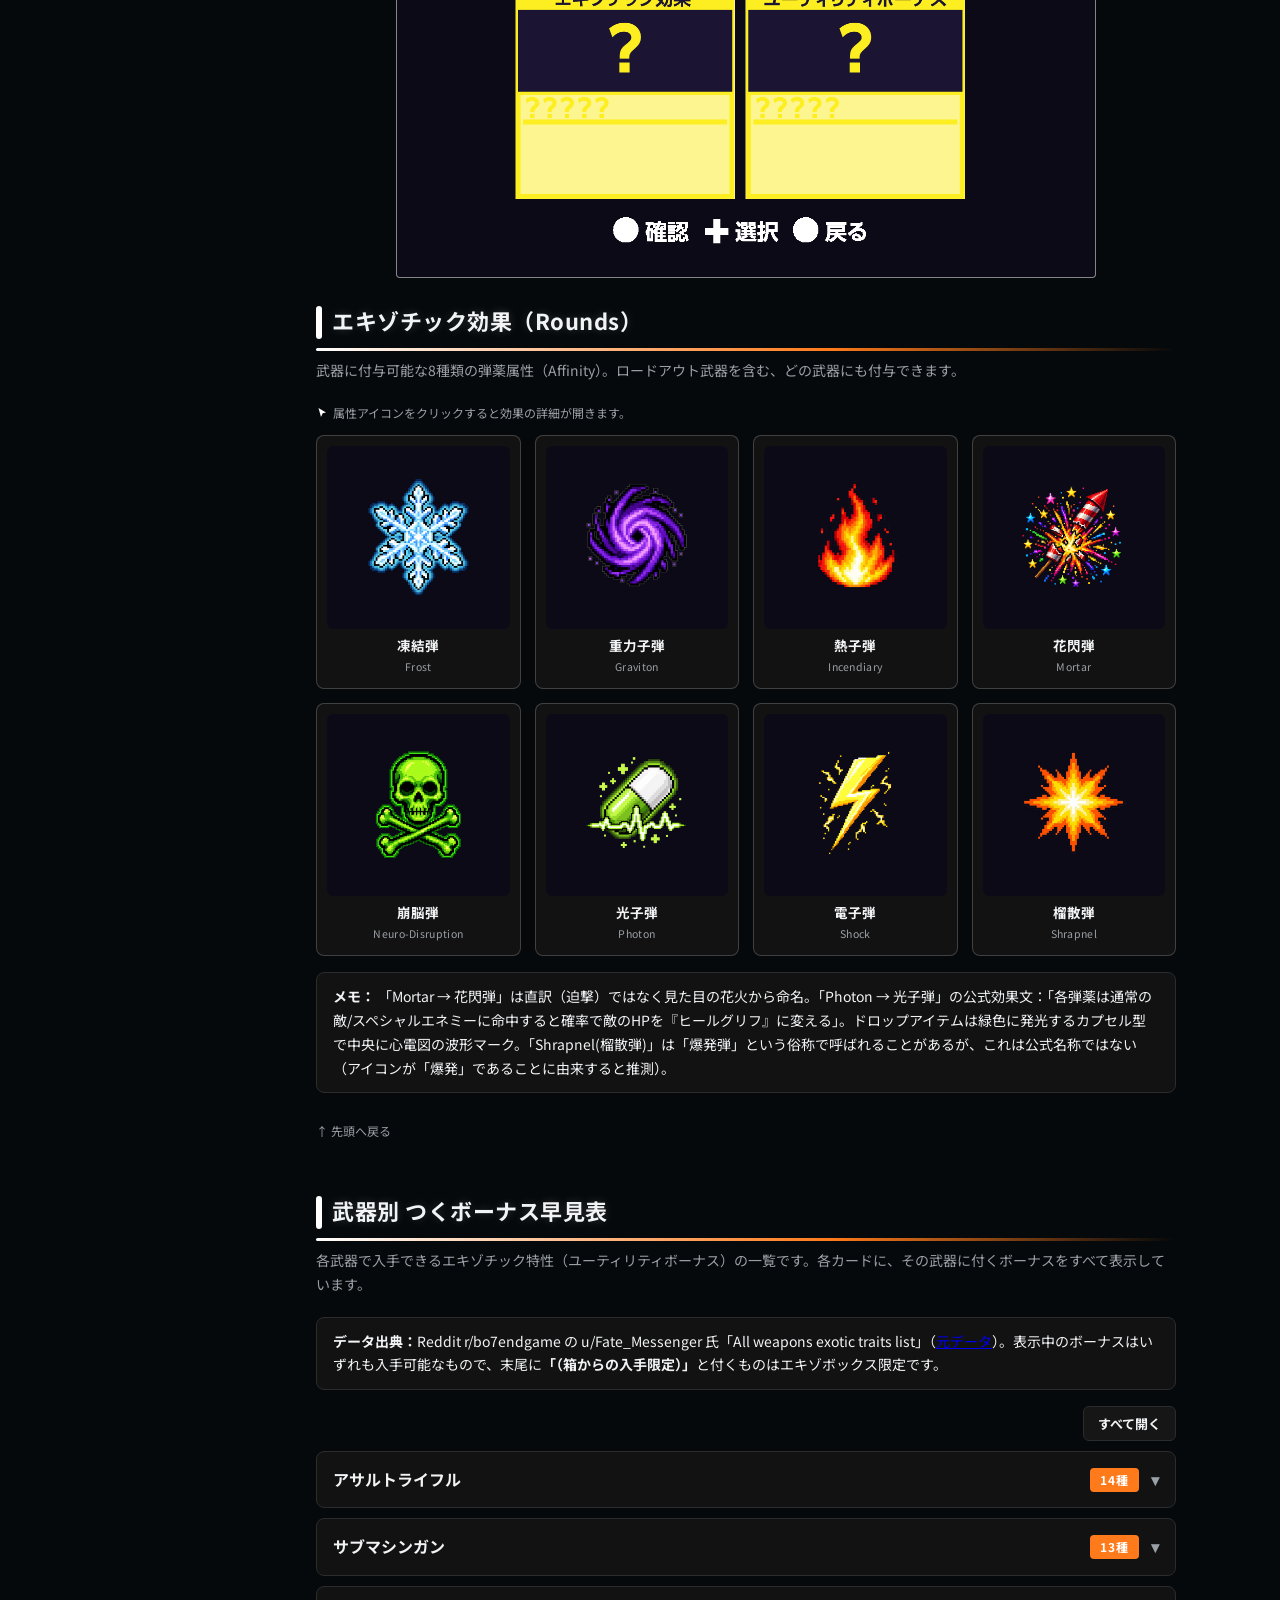
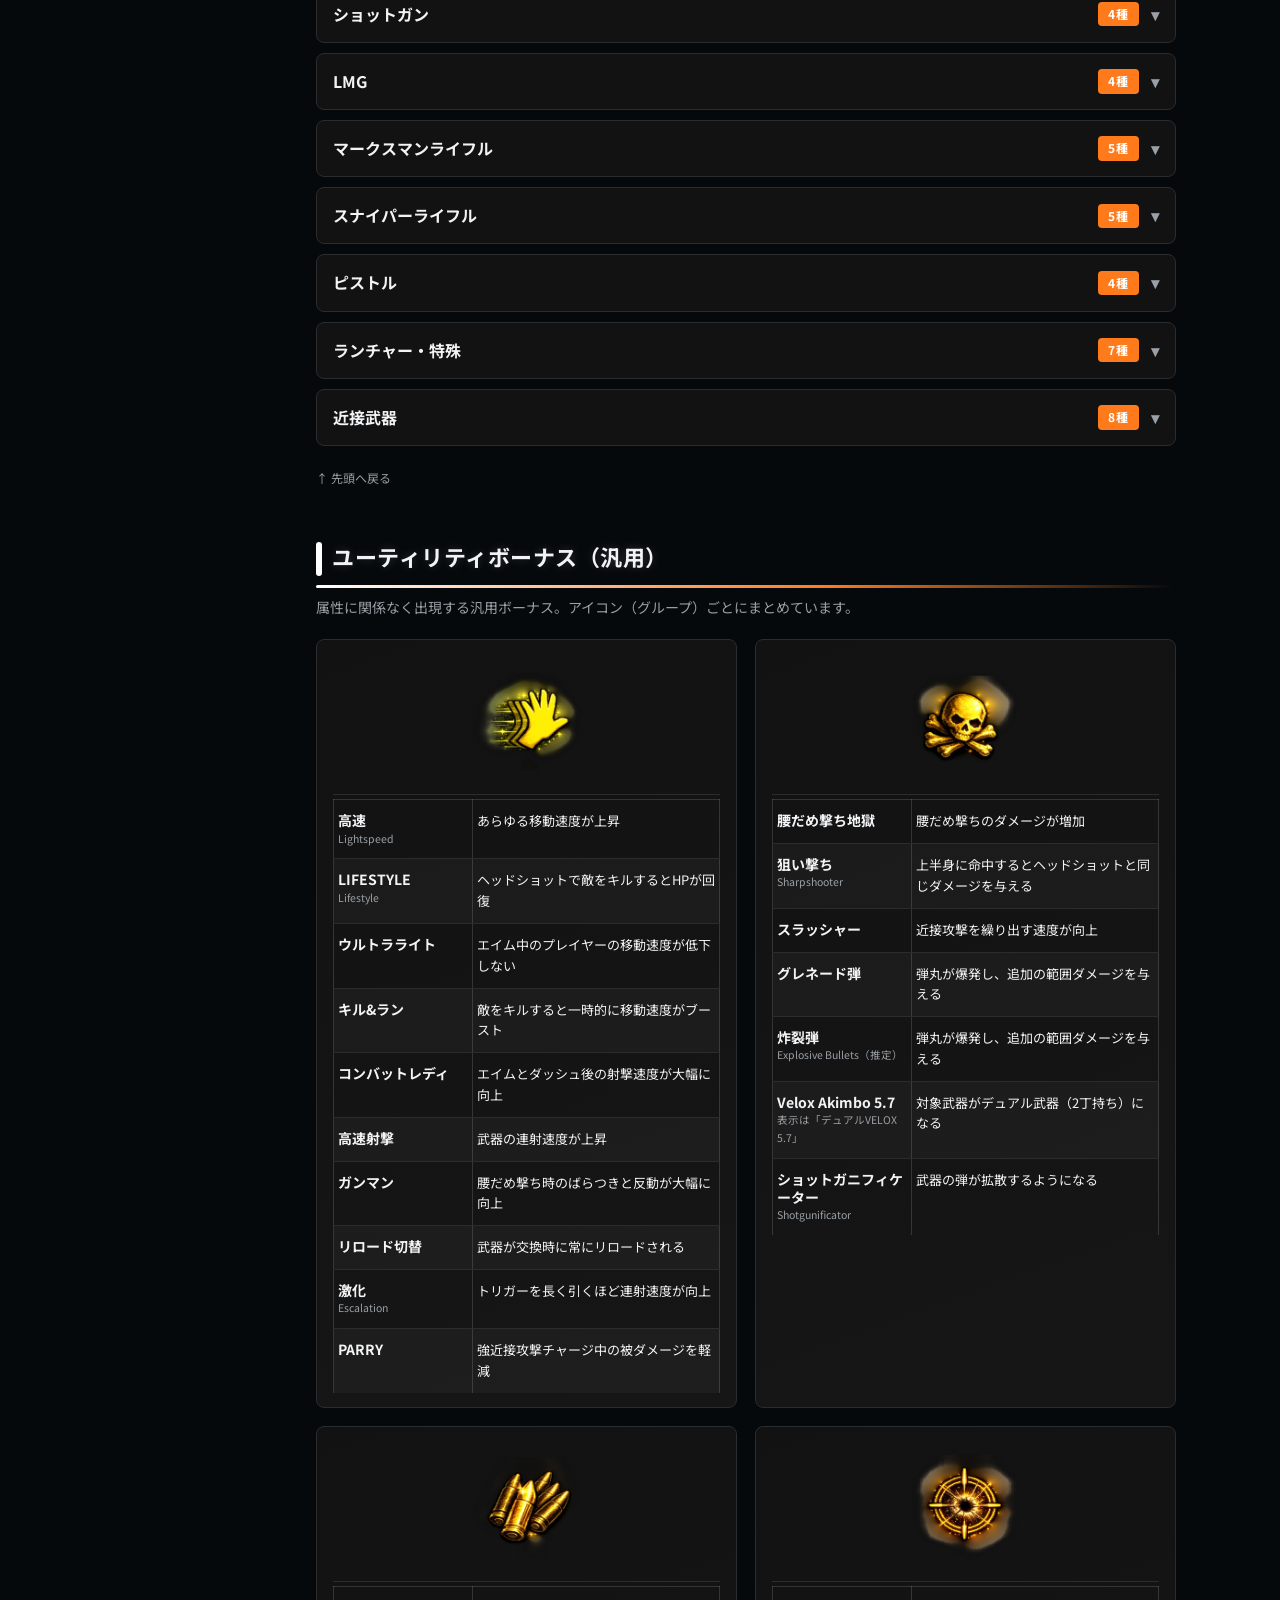
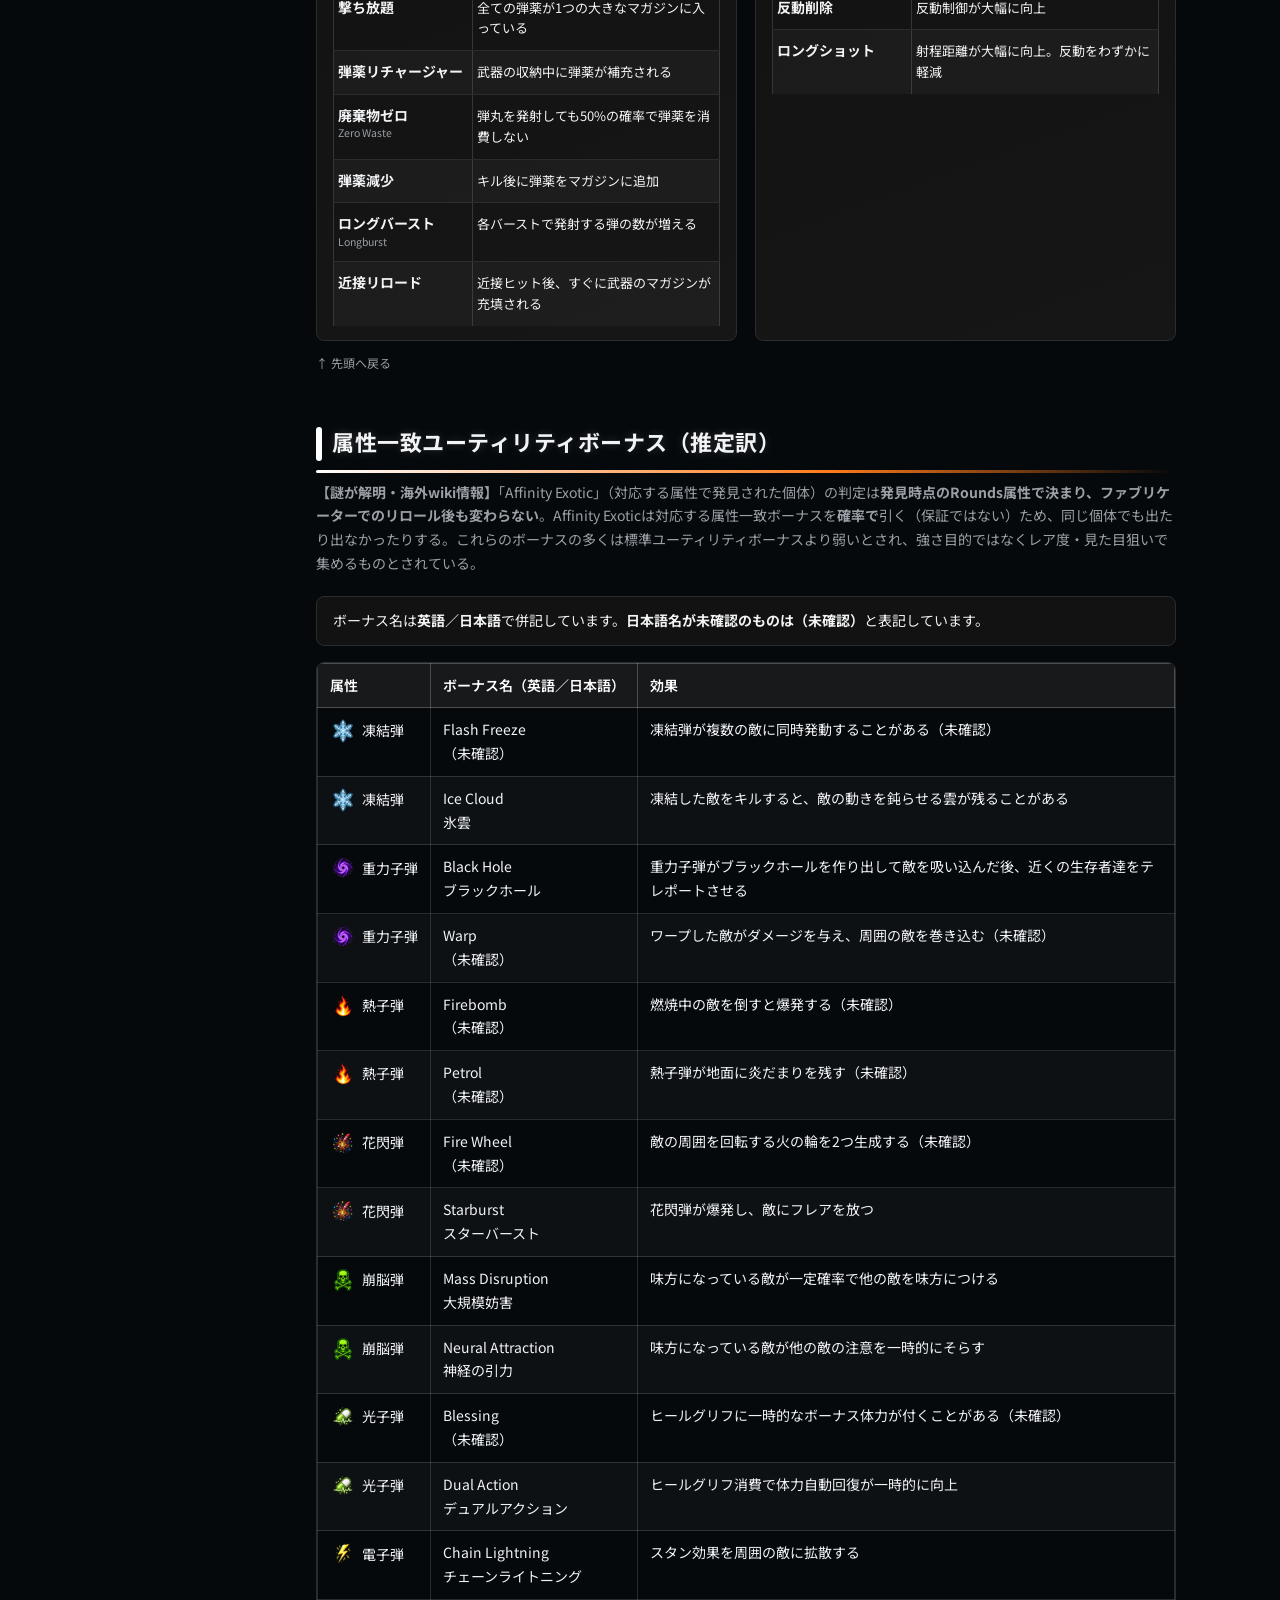
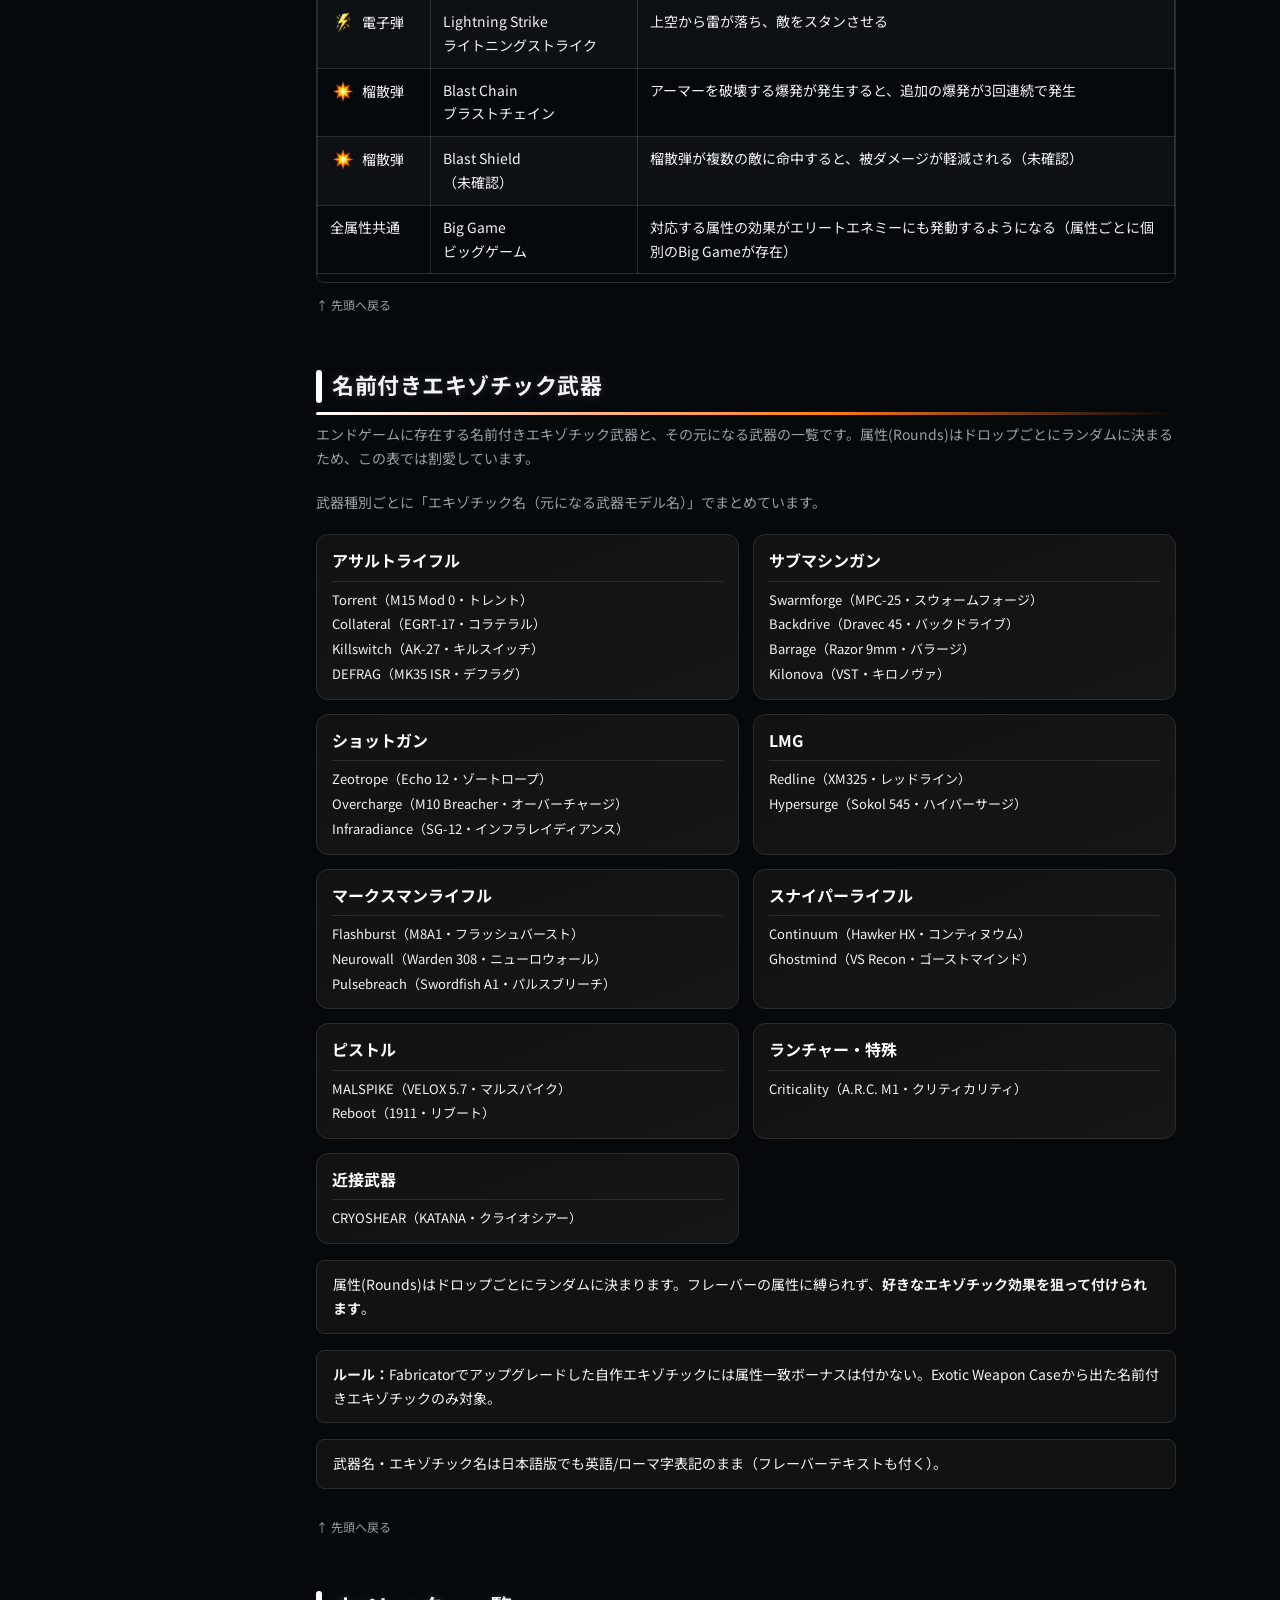
==== commit 71a85a24: "武器早見表に追加武器5種を掲載（ボーナス未確認）＋グリッチ攻略動画リンク" ====
--- a/index.html
+++ b/index.html
@@ -1810,6 +1810,7 @@
             <li><strong>発生場所：</strong>解体工場（実機確認・固定）。推奨戦闘評価60／ナイトメア</li>
             <li><strong>内容：</strong>地図外の隔離された体験。破損・汚染されたC-Linkデータの中に引きずり込まれ、複数ウェーブの敵を凌いで「グリッチボス」を撃破する</li>
             <li><strong>備考：</strong>グリッチというシステム自体がシーズン2で初めて追加された、最初のグリッチ。英語名は Root Crasher</li>
+            <li><strong>攻略動画：</strong><a href="https://www.youtube.com/watch?v=wI671tfKY20&t=3s" target="_blank" rel="noopener" onclick="event.stopPropagation()" style="color:var(--color-accent-teal-light);font-weight:700;">YouTubeで見る ▶</a></li>
           </ul>
         </div>
       </button>
@@ -1824,6 +1825,7 @@
             <li><strong>発生場所：</strong>旧武器庫（実機確認・固定）。推奨戦闘評価60／ナイトメア</li>
             <li><strong>内容：</strong>フラクチャーシャードを集め、メカ型ボス「Skybreaker」を撃破する</li>
             <li><strong>報酬：</strong>ナイトメアスキル</li>
+            <li><strong>攻略動画：</strong><a href="https://www.youtube.com/watch?v=vMoWnsDsDXE&t=17s" target="_blank" rel="noopener" onclick="event.stopPropagation()" style="color:var(--color-accent-teal-light);font-weight:700;">YouTubeで見る ▶</a></li>
           </ul>
         </div>
       </button>
@@ -1838,6 +1840,7 @@
             <li><strong>発生場所：</strong>コロシアム（実機確認・固定）。推奨戦闘評価60／ナイトメア</li>
             <li><strong>内容：</strong>ナイトメア難度のウェーブを凌ぎ、専用ボスを撃破する</li>
             <li><strong>報酬：</strong>ナイトメアスキル</li>
+            <li><strong>攻略動画：</strong><a href="https://www.youtube.com/watch?v=GKDb5HEd5Qo&t=520s" target="_blank" rel="noopener" onclick="event.stopPropagation()" style="color:var(--color-accent-teal-light);font-weight:700;">YouTubeで見る ▶</a></li>
           </ul>
         </div>
       </button>
@@ -1851,6 +1854,7 @@
             <li><strong>出現条件：</strong>ウォールブレーカー作戦をクリア＋同じ試合でギルドストライクボスを撃破すると出現</li>
             <li><strong>内容：</strong>6ウェーブを凌ぎ、ボスを撃破する</li>
             <li><strong>報酬：</strong>ナイトメアスキル</li>
+            <li><strong>攻略動画：</strong><a href="https://www.youtube.com/watch?v=Gf9Ks_P827s&t=33s" target="_blank" rel="noopener" onclick="event.stopPropagation()" style="color:var(--color-accent-teal-light);font-weight:700;">YouTubeで見る ▶</a></li>
           </ul>
         </div>
       </button>
@@ -1864,6 +1868,7 @@
             <li><strong>出現条件：</strong>キングキラー作戦の最終ステップ。Terminal Vectorアクティビティ経由で到達。Coastal Security南の島に出現</li>
             <li><strong>内容：</strong>3つのセクターで、3体のグリッチボスを制限時間内に撃破する</li>
             <li><strong>報酬：</strong>ナイトメアスキル（スキン・カモ等の報酬も）</li>
+            <li><strong>攻略動画：</strong><a href="https://www.youtube.com/watch?v=74TGQCJwViM&t=6s" target="_blank" rel="noopener" onclick="event.stopPropagation()" style="color:var(--color-accent-teal-light);font-weight:700;">YouTubeで見る ▶</a></li>
           </ul>
         </div>
       </button>
@@ -2087,7 +2092,7 @@
 
         <div class="wcat-controls"><button type="button" id="wcatToggleAll" class="wcat-btn" aria-expanded="false">すべて開く</button></div>
     <details class="wcat">
-      <summary><span class="wcat-ttl">アサルトライフル</span><span class="wcat-count">13種</span><span class="wcat-chevron">▾</span></summary>
+      <summary><span class="wcat-ttl">アサルトライフル</span><span class="wcat-count">14種</span><span class="wcat-chevron">▾</span></summary>
       <div class="wgrid">
       <div class="wcard">
         <div class="wframe">
@@ -2180,10 +2185,17 @@
         </div>
         <div class="wchips"><span class="wchip">撃ち放題</span><span class="wchip">弾薬リチャージャー</span><span class="wchip">コンバットレディ</span><span class="wchip">リロード切替</span></div>
       </div>
+      <div class="wcard">
+        <div class="wframe">
+          <div class="wimg-wrap"><img src="assets/weapons/tr51para.webp" alt="TR51-PARA" loading="lazy"></div>
+          <div class="wname">TR51-PARA</div>
+        </div>
+        <div class="wchips"><span class="wchip" style="background:rgba(235,83,44,.18);border-color:var(--color-accent);color:#ffb59e;">未確認</span></div>
+      </div>
     </div>
     </details>
     <details class="wcat">
-      <summary><span class="wcat-ttl">サブマシンガン</span><span class="wcat-count">12種</span><span class="wcat-chevron">▾</span></summary>
+      <summary><span class="wcat-ttl">サブマシンガン</span><span class="wcat-count">13種</span><span class="wcat-chevron">▾</span></summary>
       <div class="wgrid">
       <div class="wcard">
         <div class="wframe">
@@ -2268,6 +2280,13 @@
           <div class="wname">MPC-25</div>
         </div>
         <div class="wchips"><span class="wchip">近接リロード</span><span class="wchip">ウルトラライト</span><span class="wchip">コンバットレディ</span><span class="wchip">ガンマン</span></div>
+      </div>
+      <div class="wcard">
+        <div class="wframe">
+          <div class="wimg-wrap"><img src="assets/weapons/vmp.webp" alt="VMP" loading="lazy"></div>
+          <div class="wname">VMP</div>
+        </div>
+        <div class="wchips"><span class="wchip" style="background:rgba(235,83,44,.18);border-color:var(--color-accent);color:#ffb59e;">未確認</span></div>
       </div>
     </div>
     </details>
@@ -2451,7 +2470,7 @@
     </div>
     </details>
     <details class="wcat">
-      <summary><span class="wcat-ttl">ランチャー・特殊</span><span class="wcat-count">6種</span><span class="wcat-chevron">▾</span></summary>
+      <summary><span class="wcat-ttl">ランチャー・特殊</span><span class="wcat-count">7種</span><span class="wcat-chevron">▾</span></summary>
       <div class="wgrid">
       <div class="wcard">
         <div class="wframe">
@@ -2495,10 +2514,17 @@
         </div>
         <div class="wchips"><span class="wchip">コンバットレディ</span><span class="wchip">廃棄物ゼロ</span><span class="wchip">ウルトラライト</span><span class="wchip">弾薬リチャージャー</span></div>
       </div>
+      <div class="wcard">
+        <div class="wframe">
+          <div class="wimg-wrap"><img src="assets/weapons/roc20mm.webp" alt="ROC 20MM" loading="lazy"></div>
+          <div class="wname">ROC 20MM</div>
+        </div>
+        <div class="wchips"><span class="wchip" style="background:rgba(235,83,44,.18);border-color:var(--color-accent);color:#ffb59e;">未確認</span></div>
+      </div>
     </div>
     </details>
     <details class="wcat">
-      <summary><span class="wcat-ttl">近接武器</span><span class="wcat-count">6種</span><span class="wcat-chevron">▾</span></summary>
+      <summary><span class="wcat-ttl">近接武器</span><span class="wcat-count">8種</span><span class="wcat-chevron">▾</span></summary>
       <div class="wgrid">
       <div class="wcard">
         <div class="wframe">
@@ -2541,6 +2567,20 @@
           <div class="wname">Flatline MK.II</div>
         </div>
         <div class="wchips"><span class="wchip">スラッシャー</span><span class="wchip">高速</span><span class="wchip">キル&amp;ラン</span></div>
+      </div>
+      <div class="wcard">
+        <div class="wframe">
+          <div class="wimg-wrap"><img src="assets/weapons/arcblade.webp" alt="ARCBLADE" loading="lazy"></div>
+          <div class="wname">ARCBLADE</div>
+        </div>
+        <div class="wchips"><span class="wchip" style="background:rgba(235,83,44,.18);border-color:var(--color-accent);color:#ffb59e;">未確認</span></div>
+      </div>
+      <div class="wcard">
+        <div class="wframe">
+          <div class="wimg-wrap"><img src="assets/weapons/mace.webp" alt="MACE" loading="lazy"></div>
+          <div class="wname">MACE</div>
+        </div>
+        <div class="wchips"><span class="wchip" style="background:rgba(235,83,44,.18);border-color:var(--color-accent);color:#ffb59e;">未確認</span></div>
       </div>
     </div>
     </details>
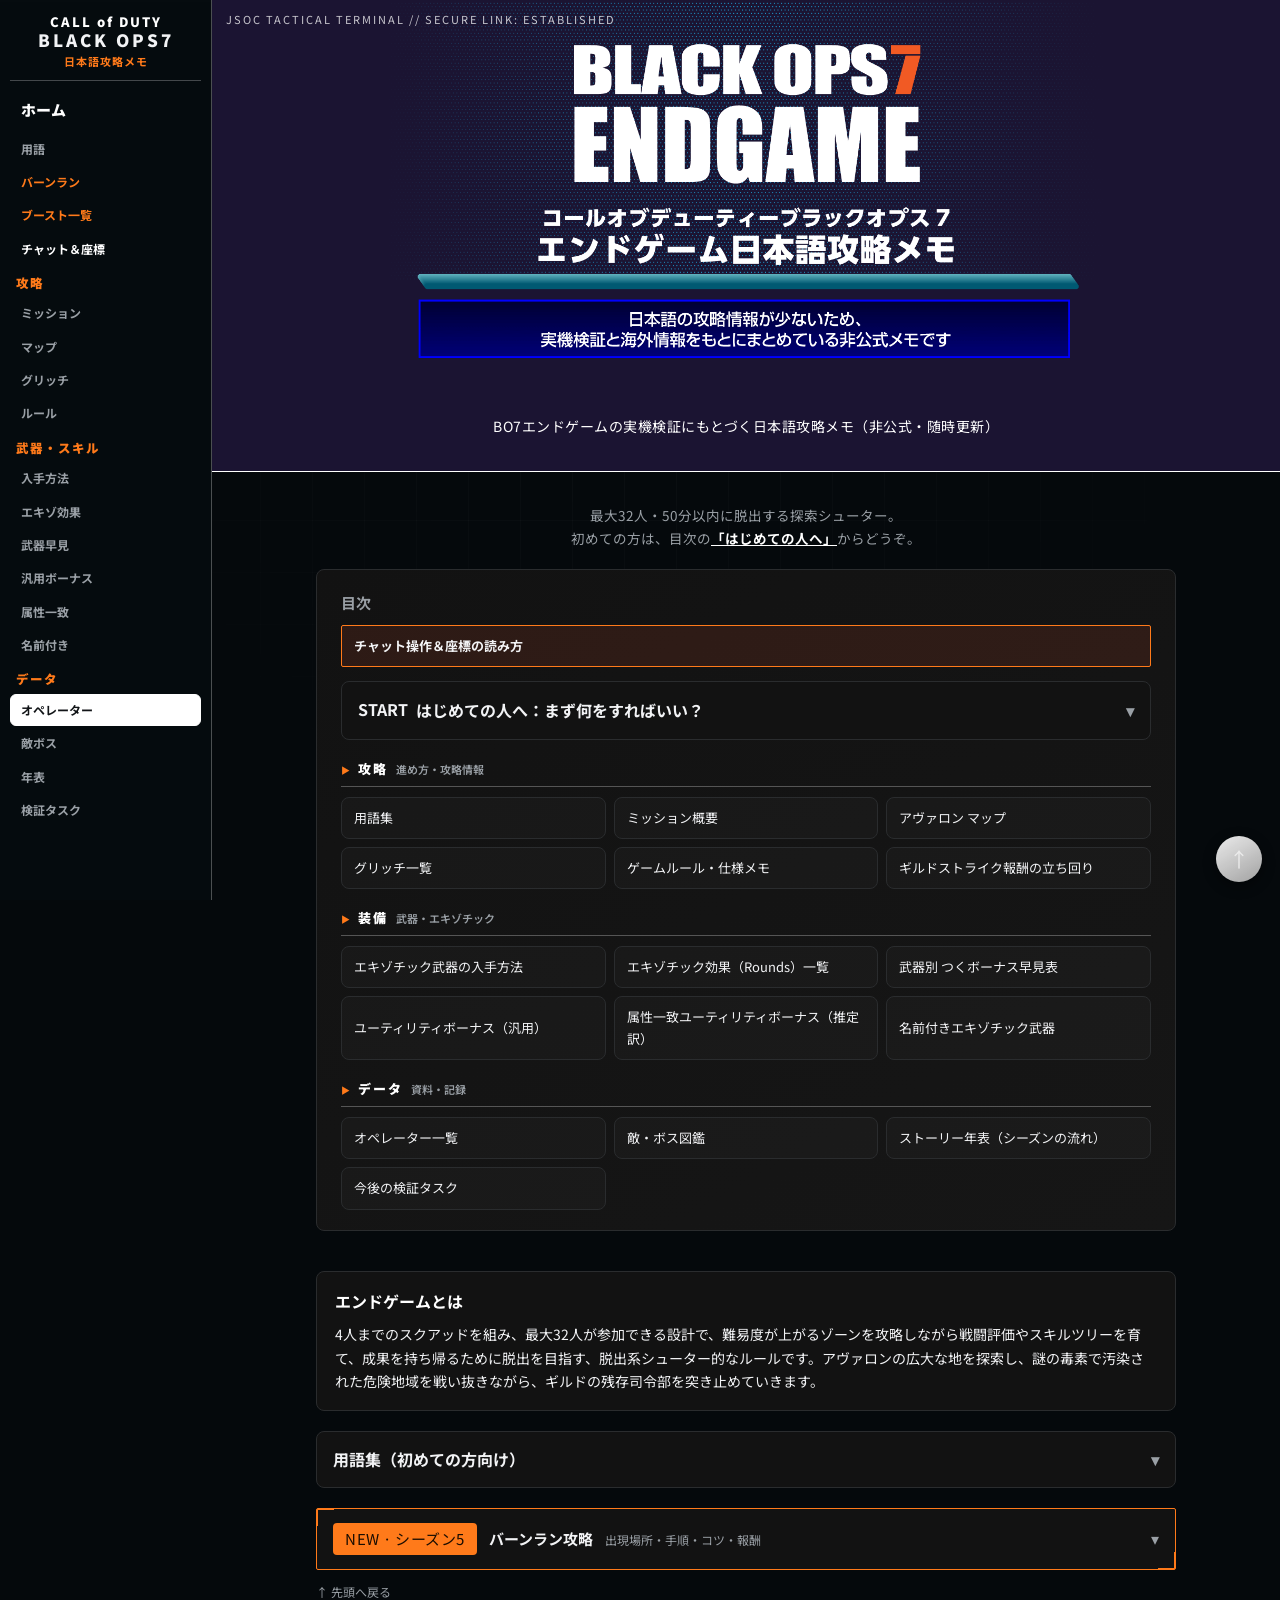
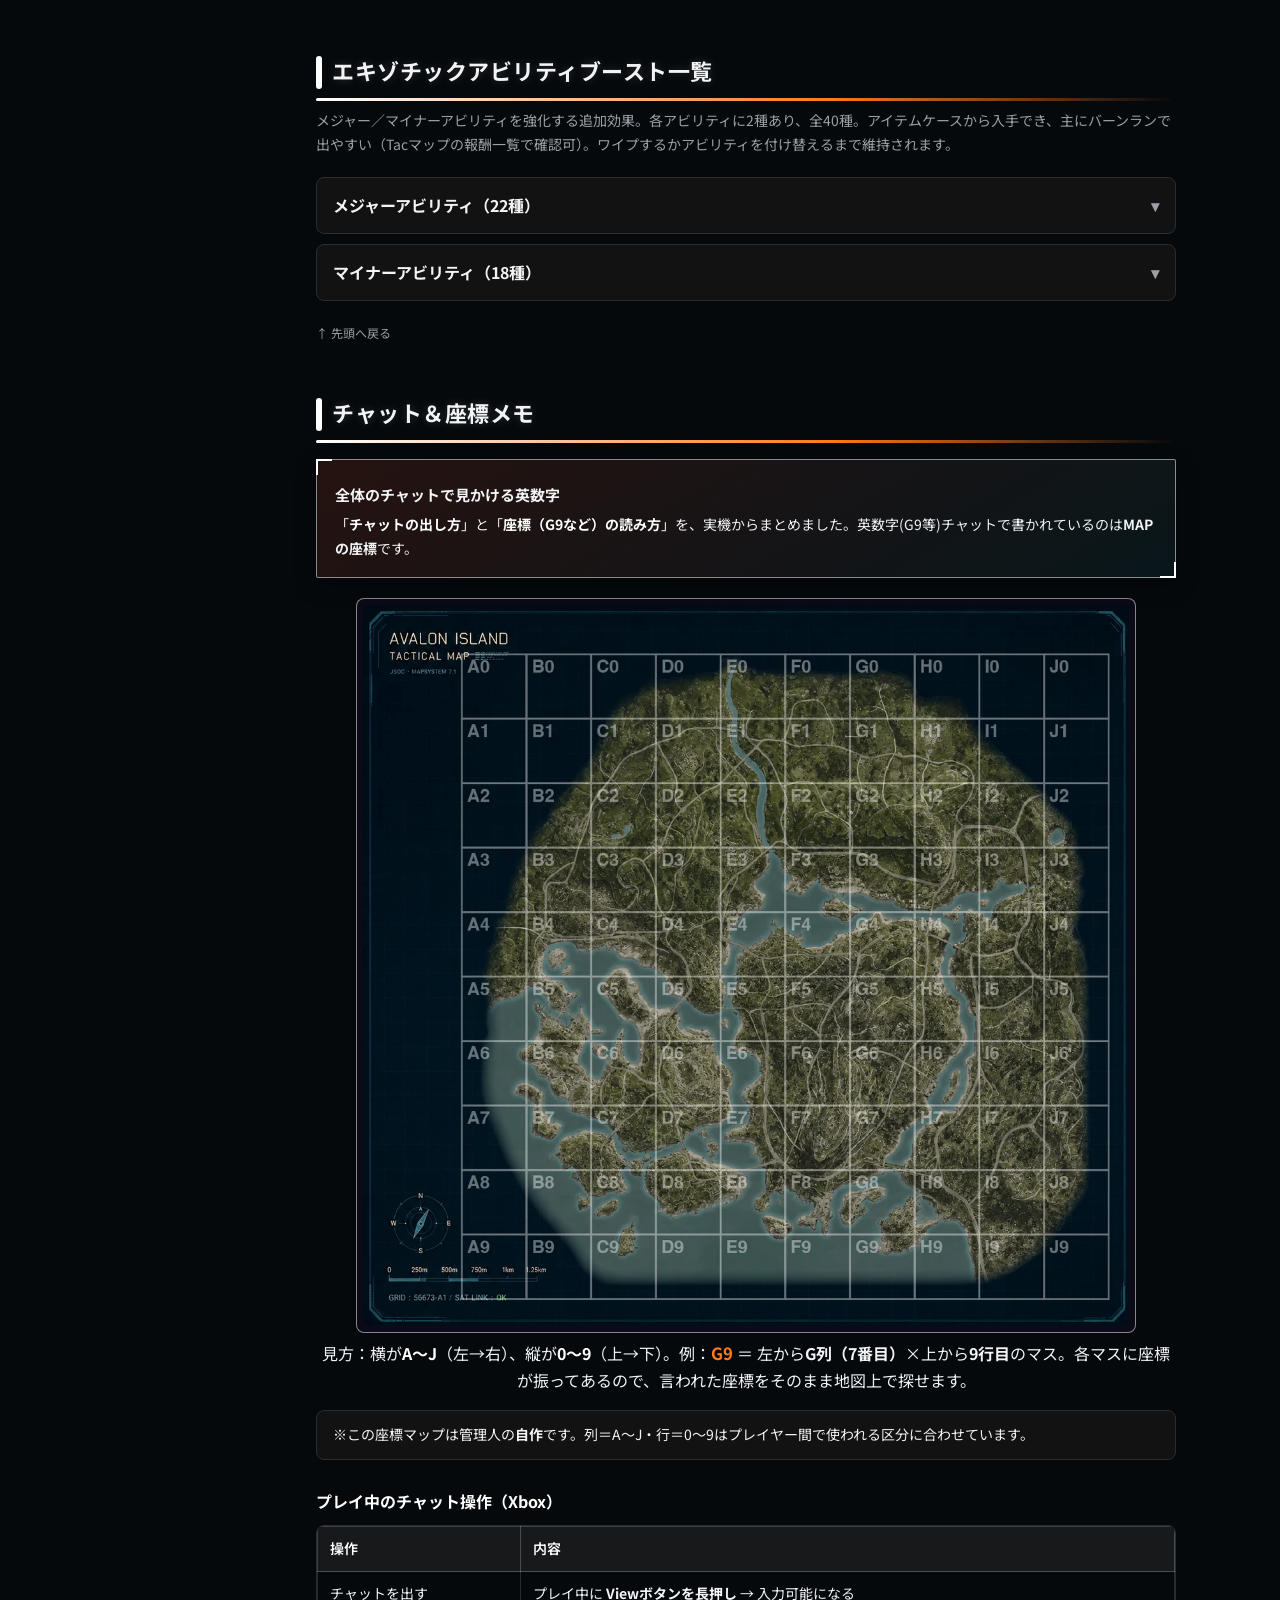
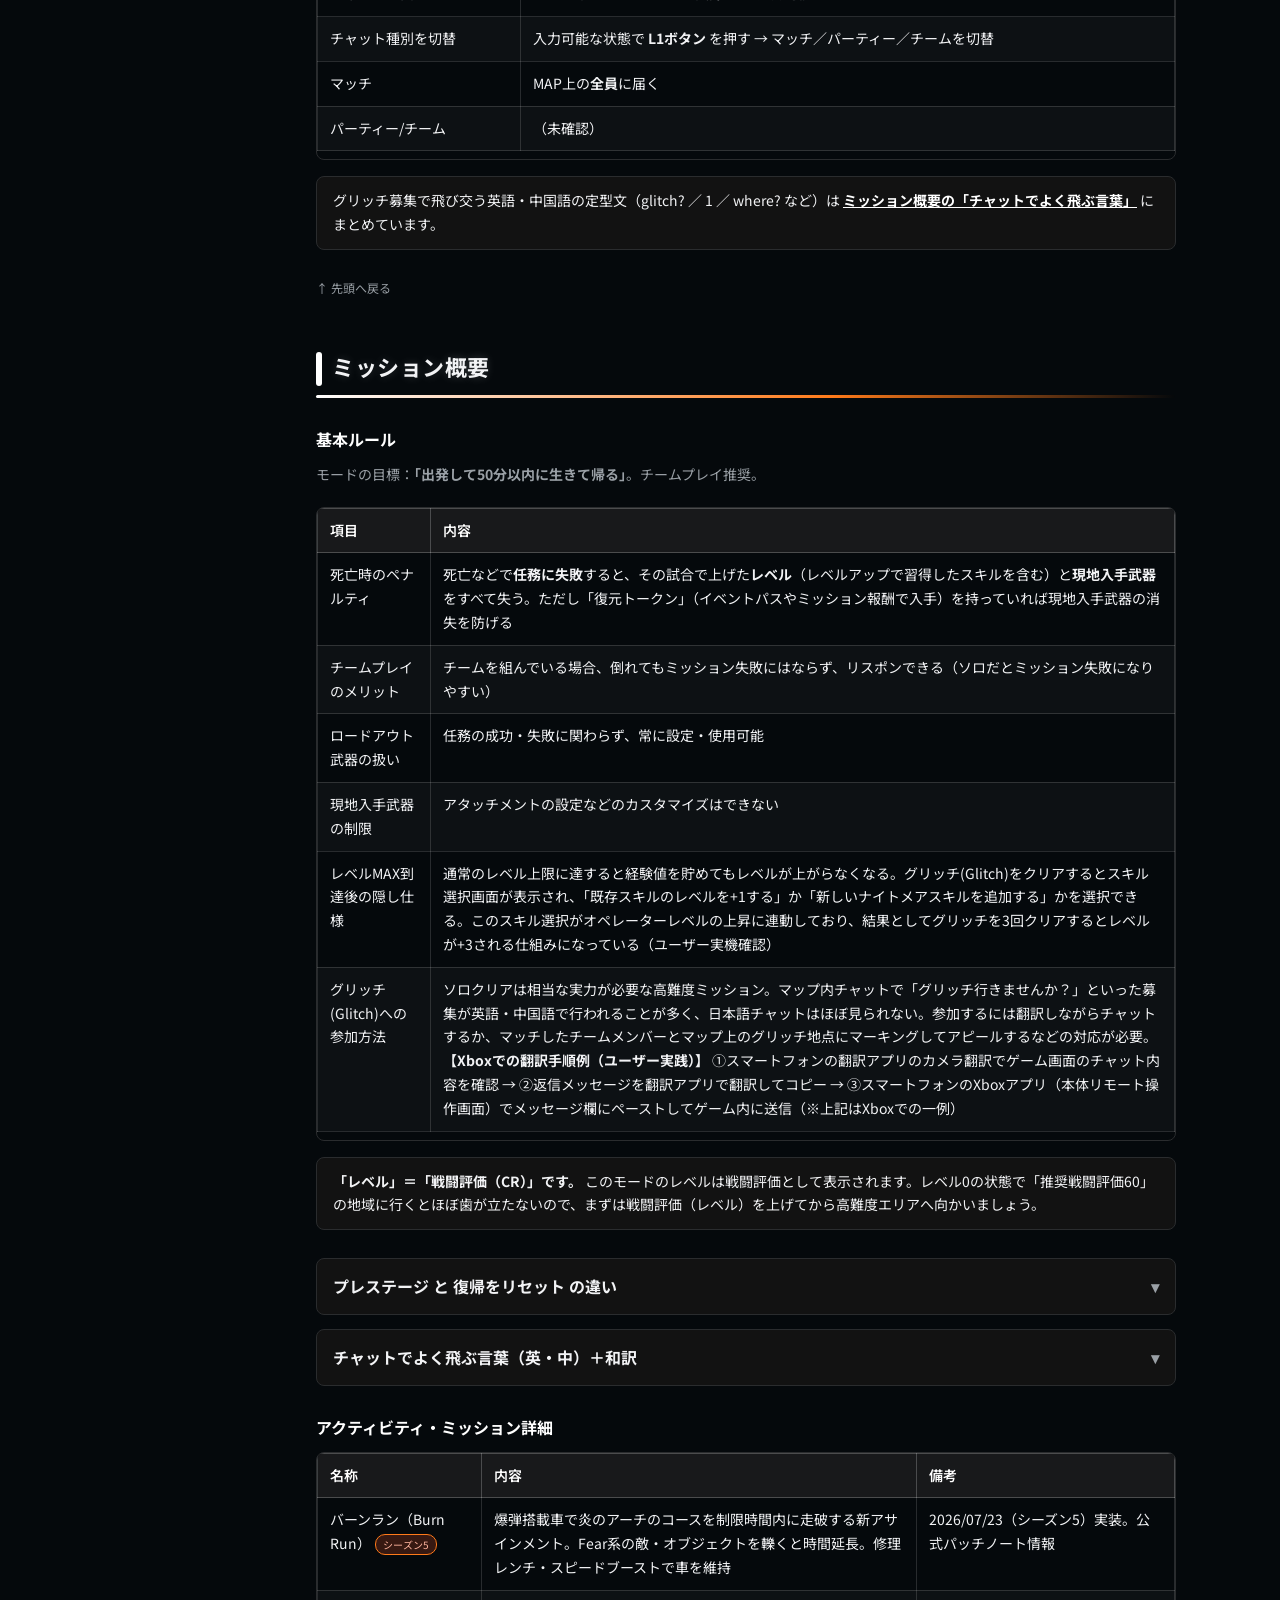
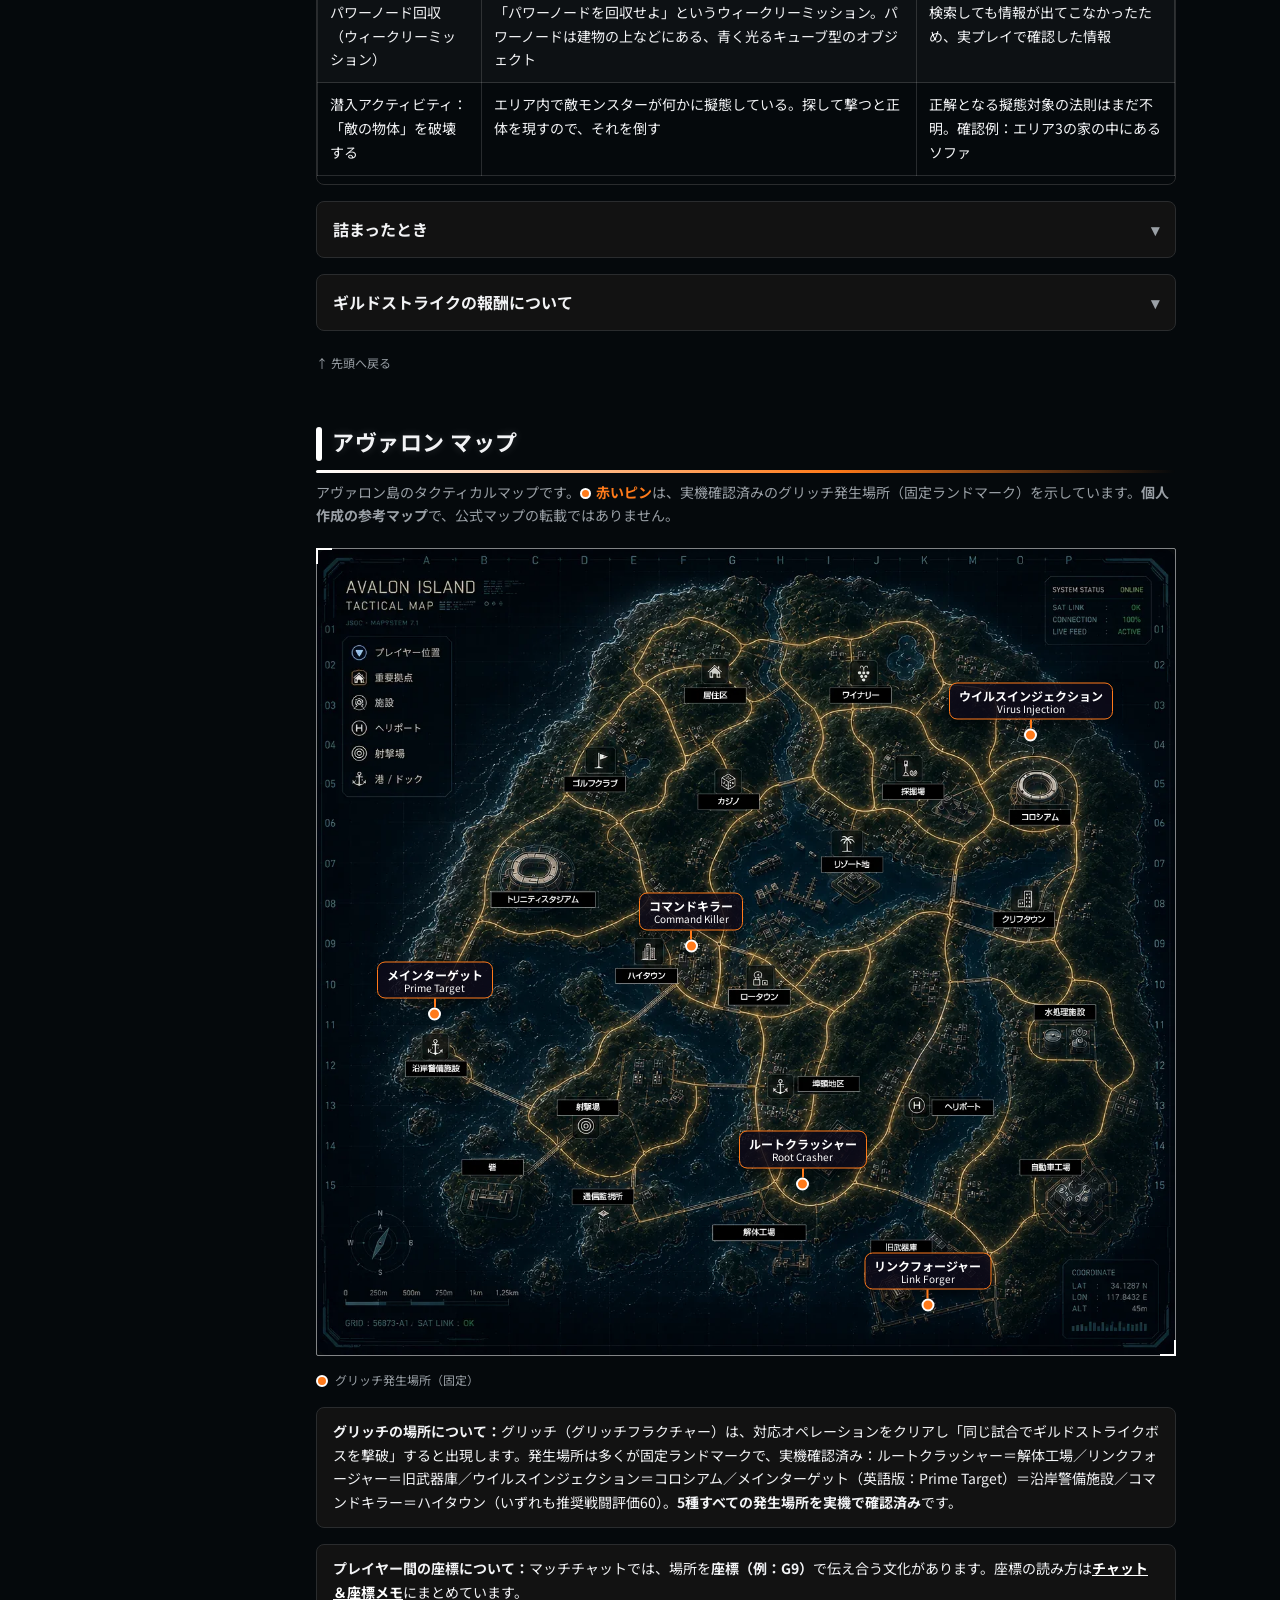
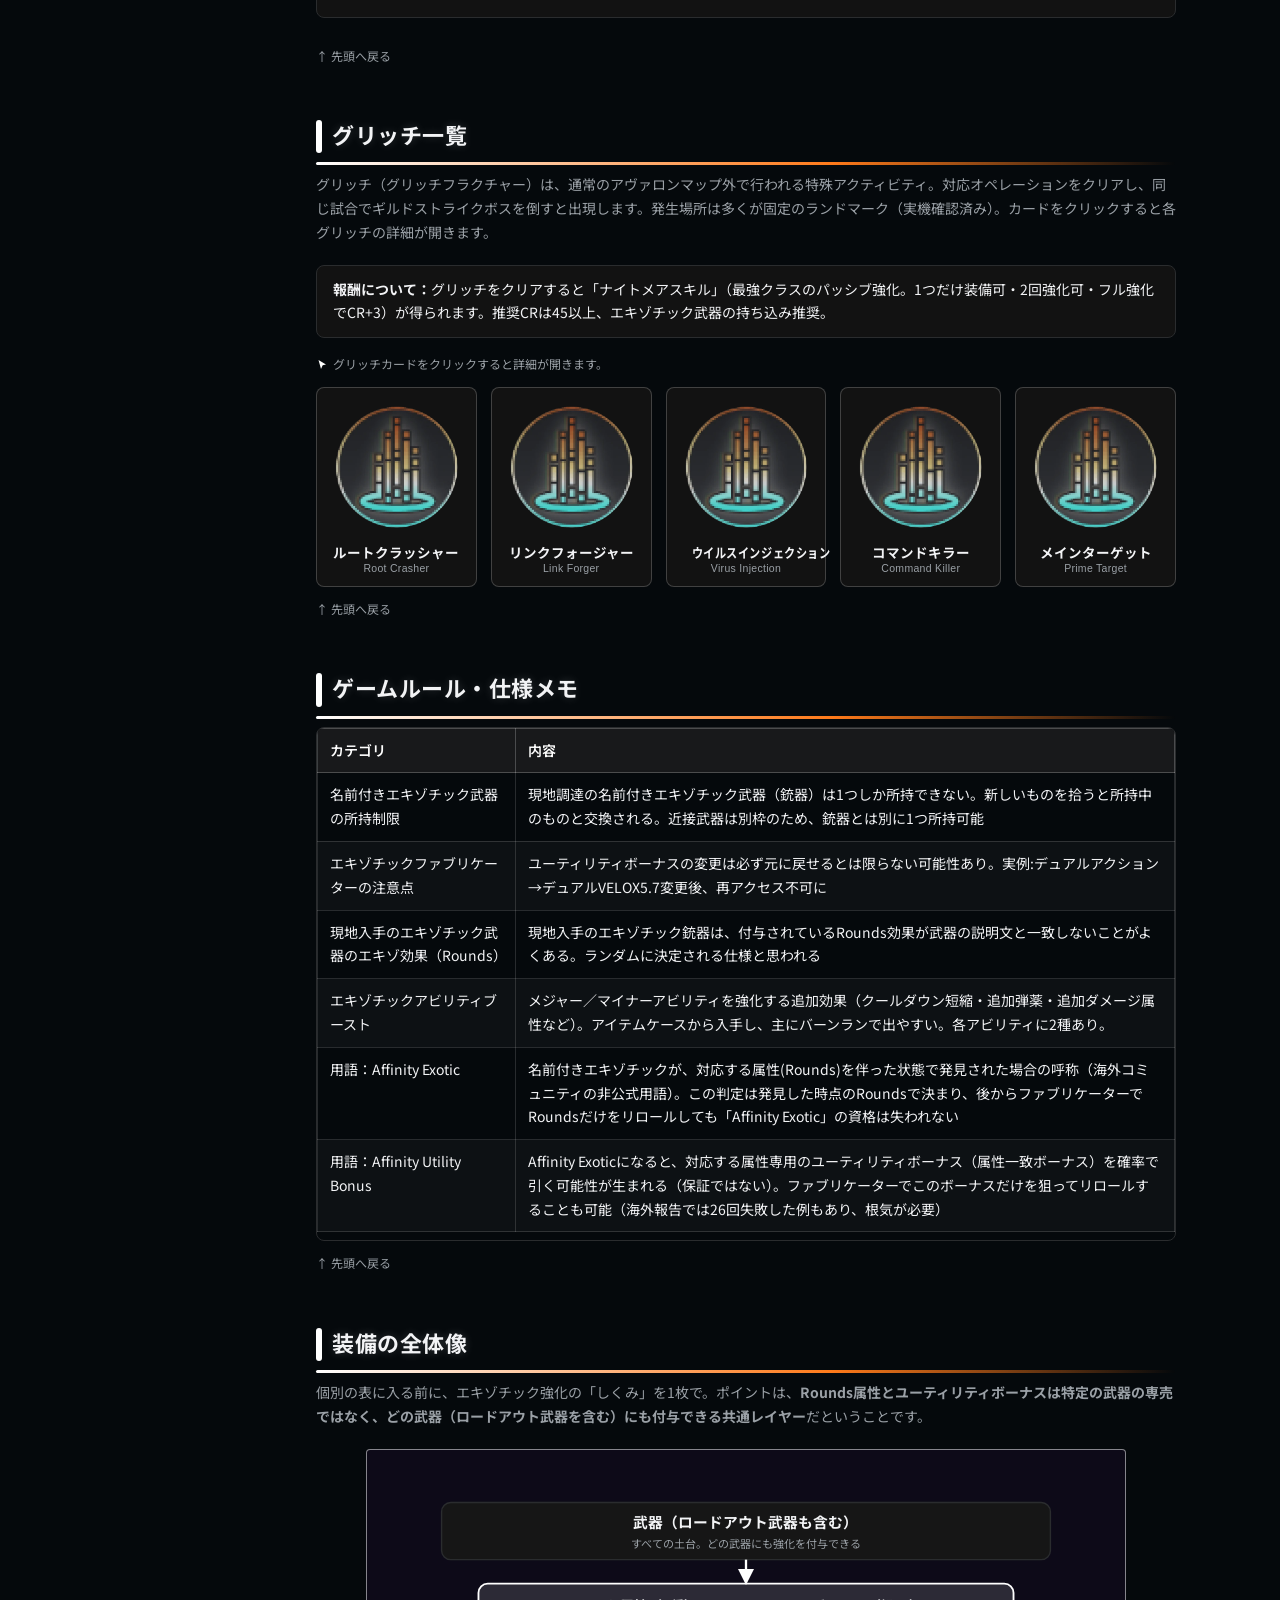
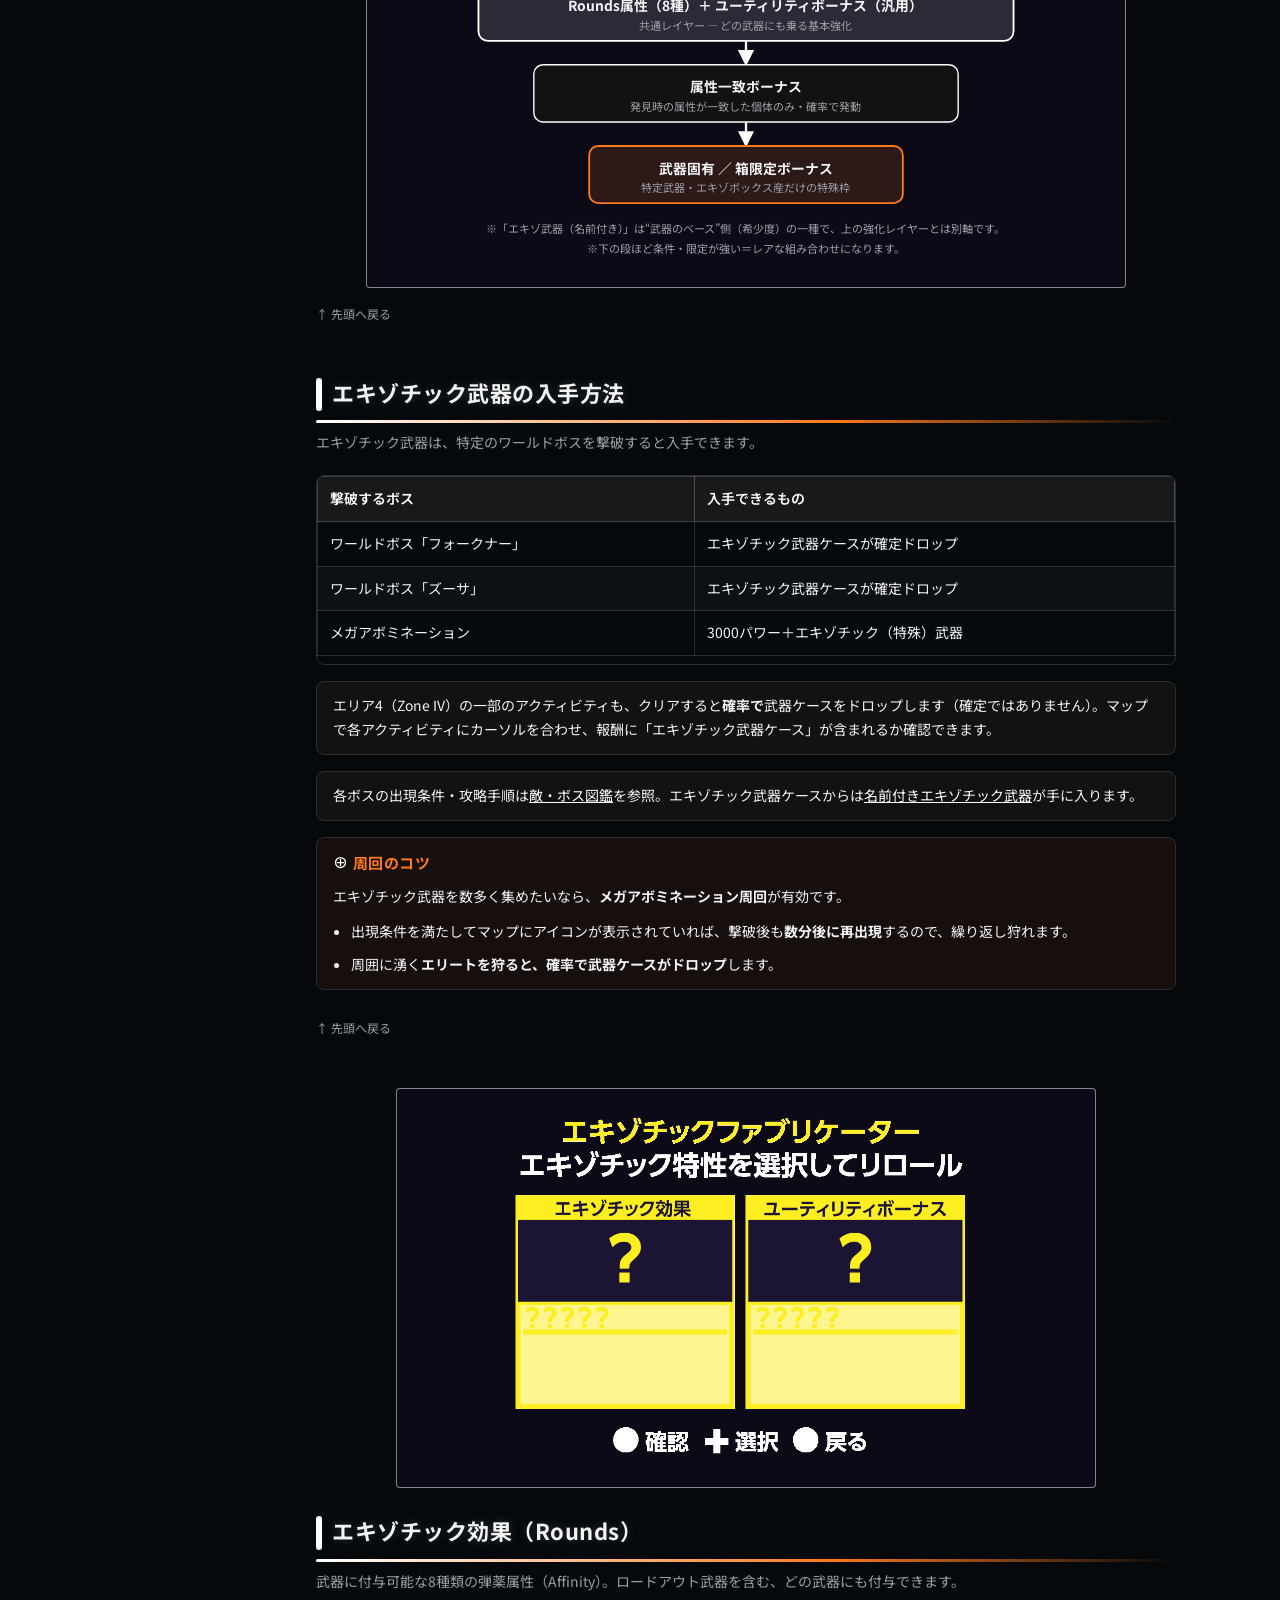
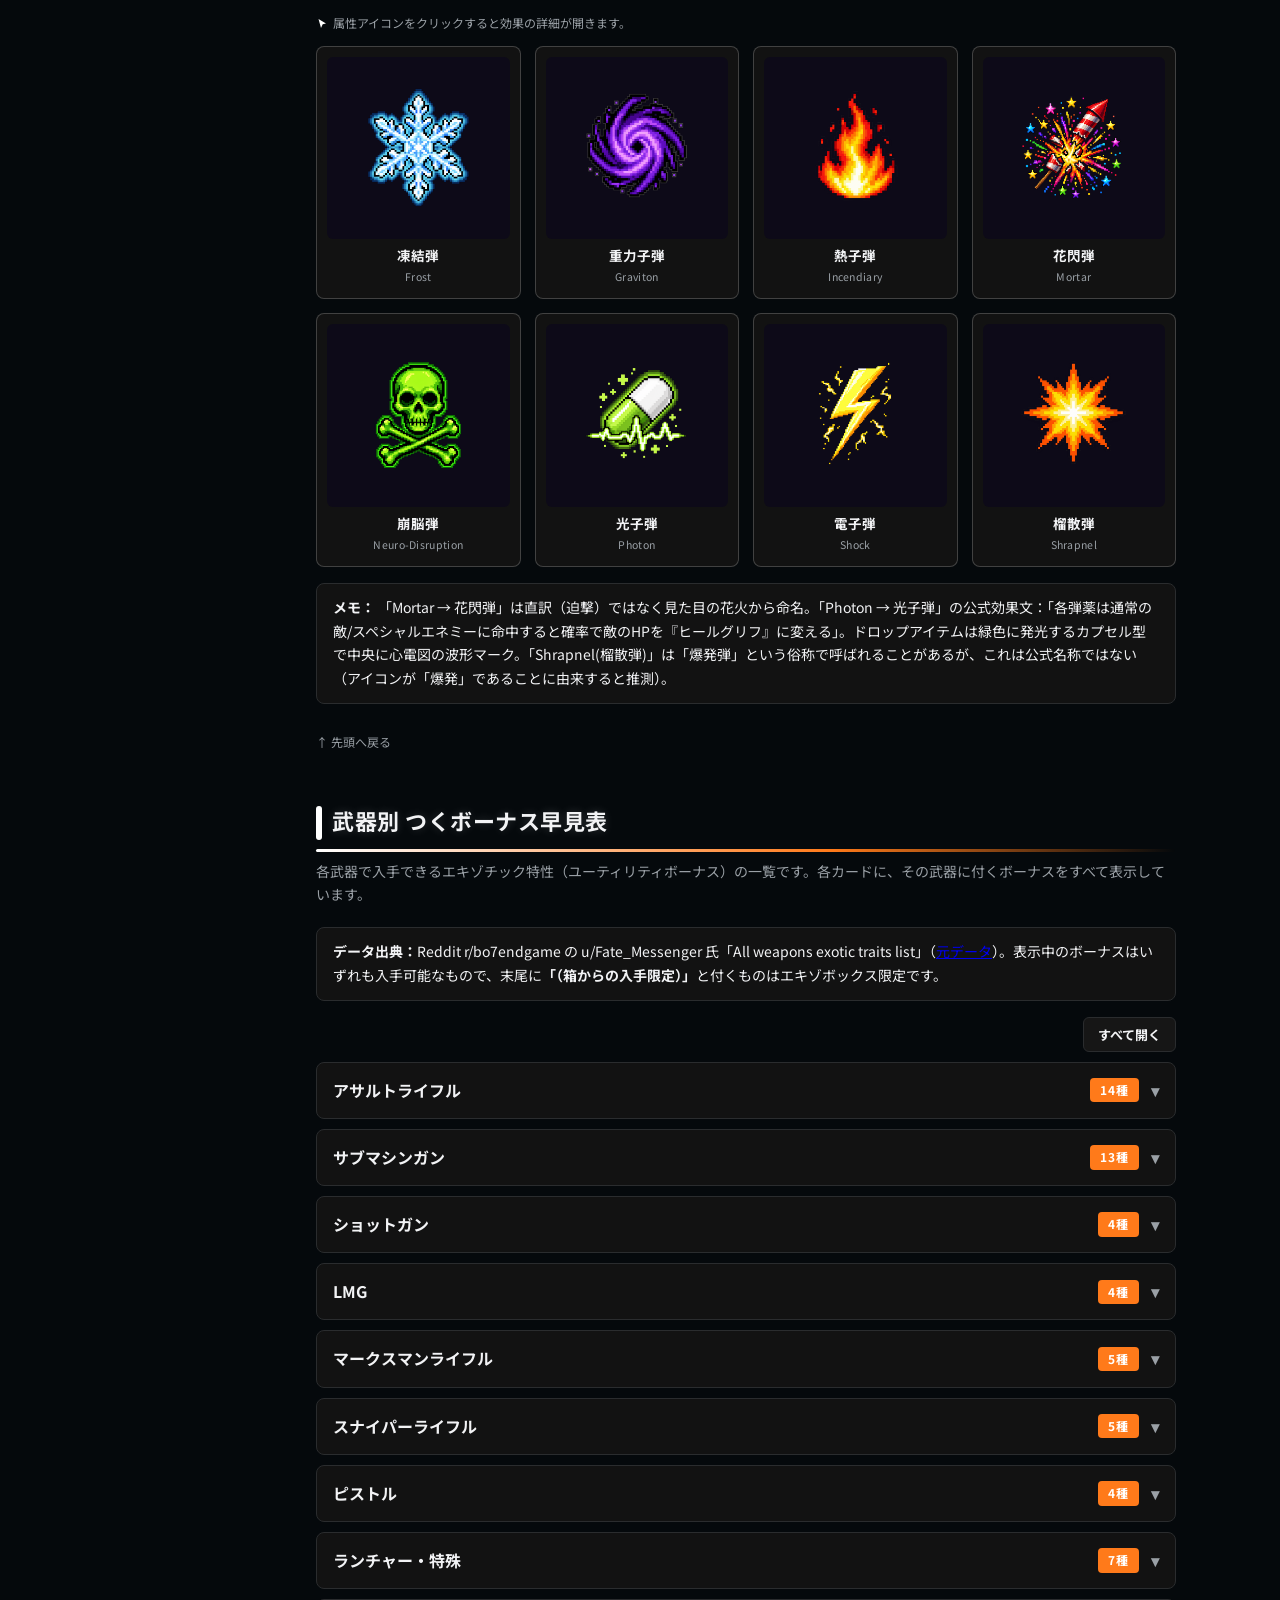
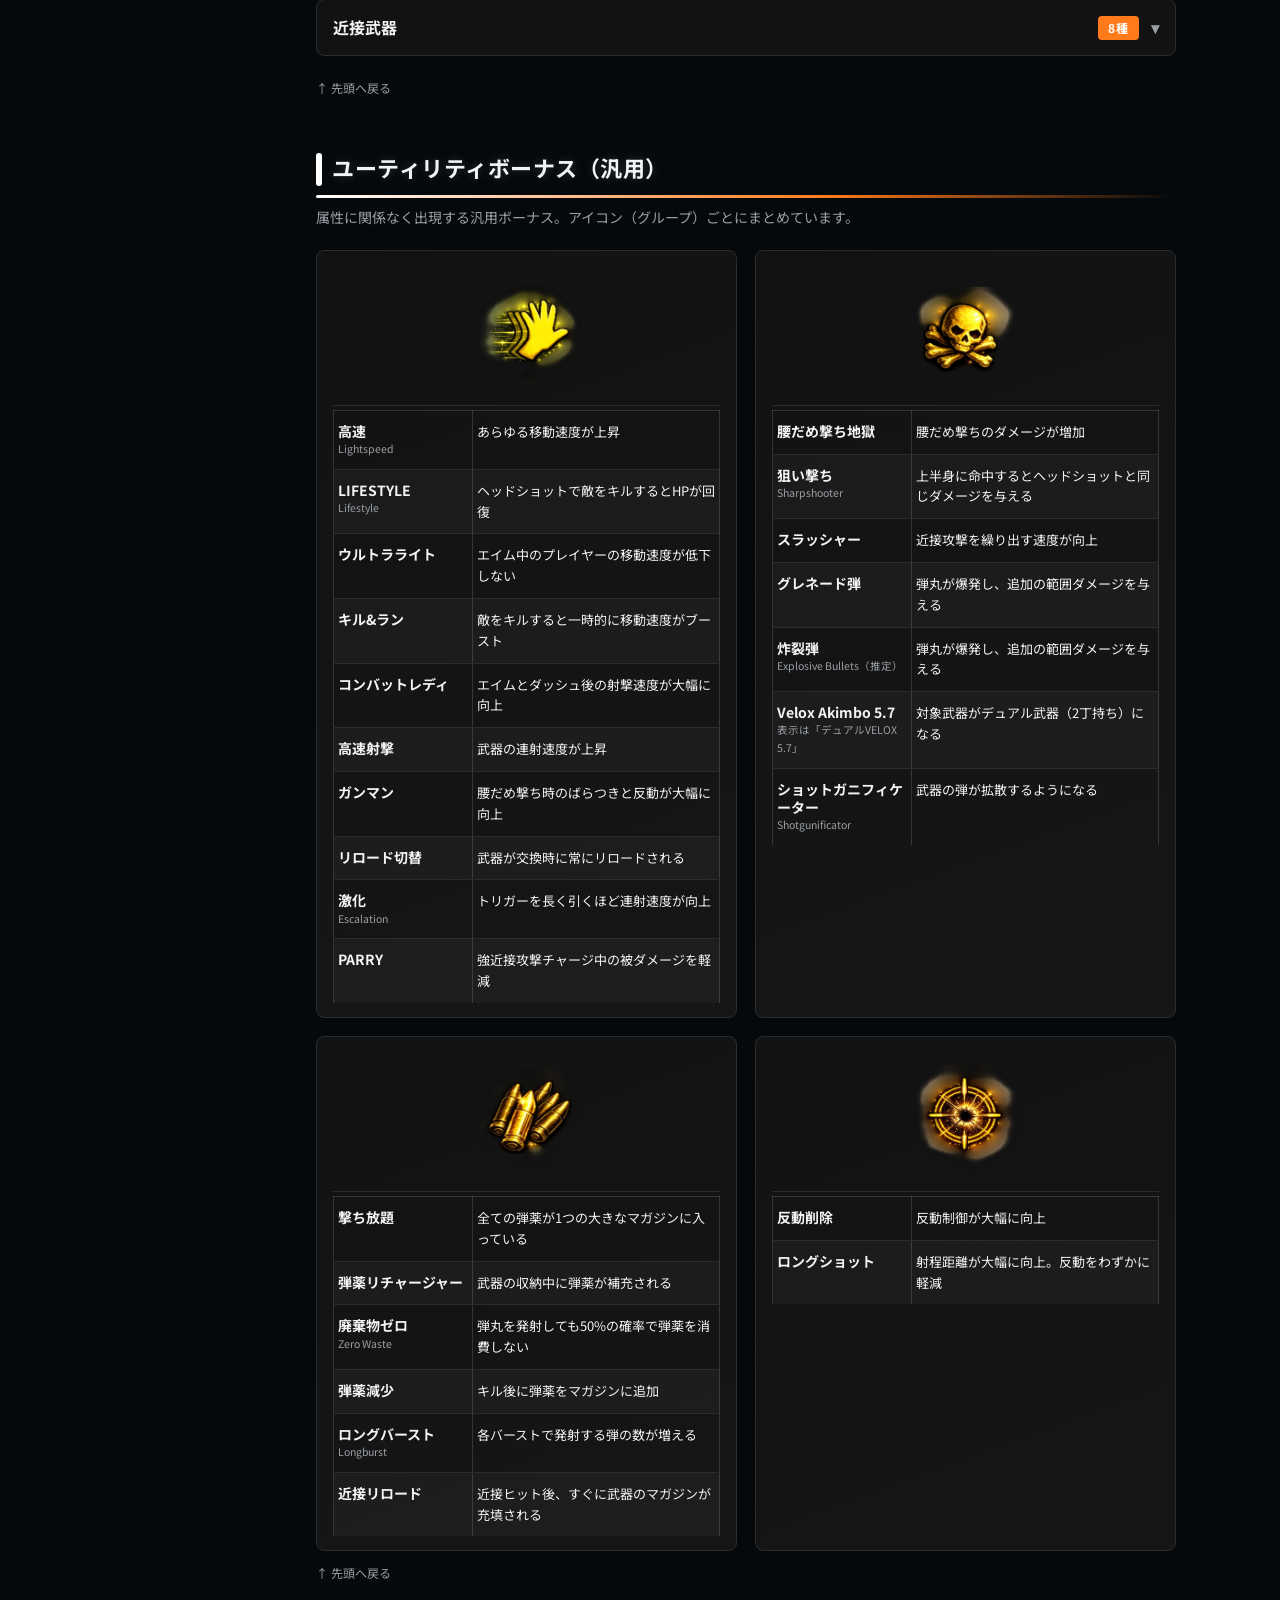
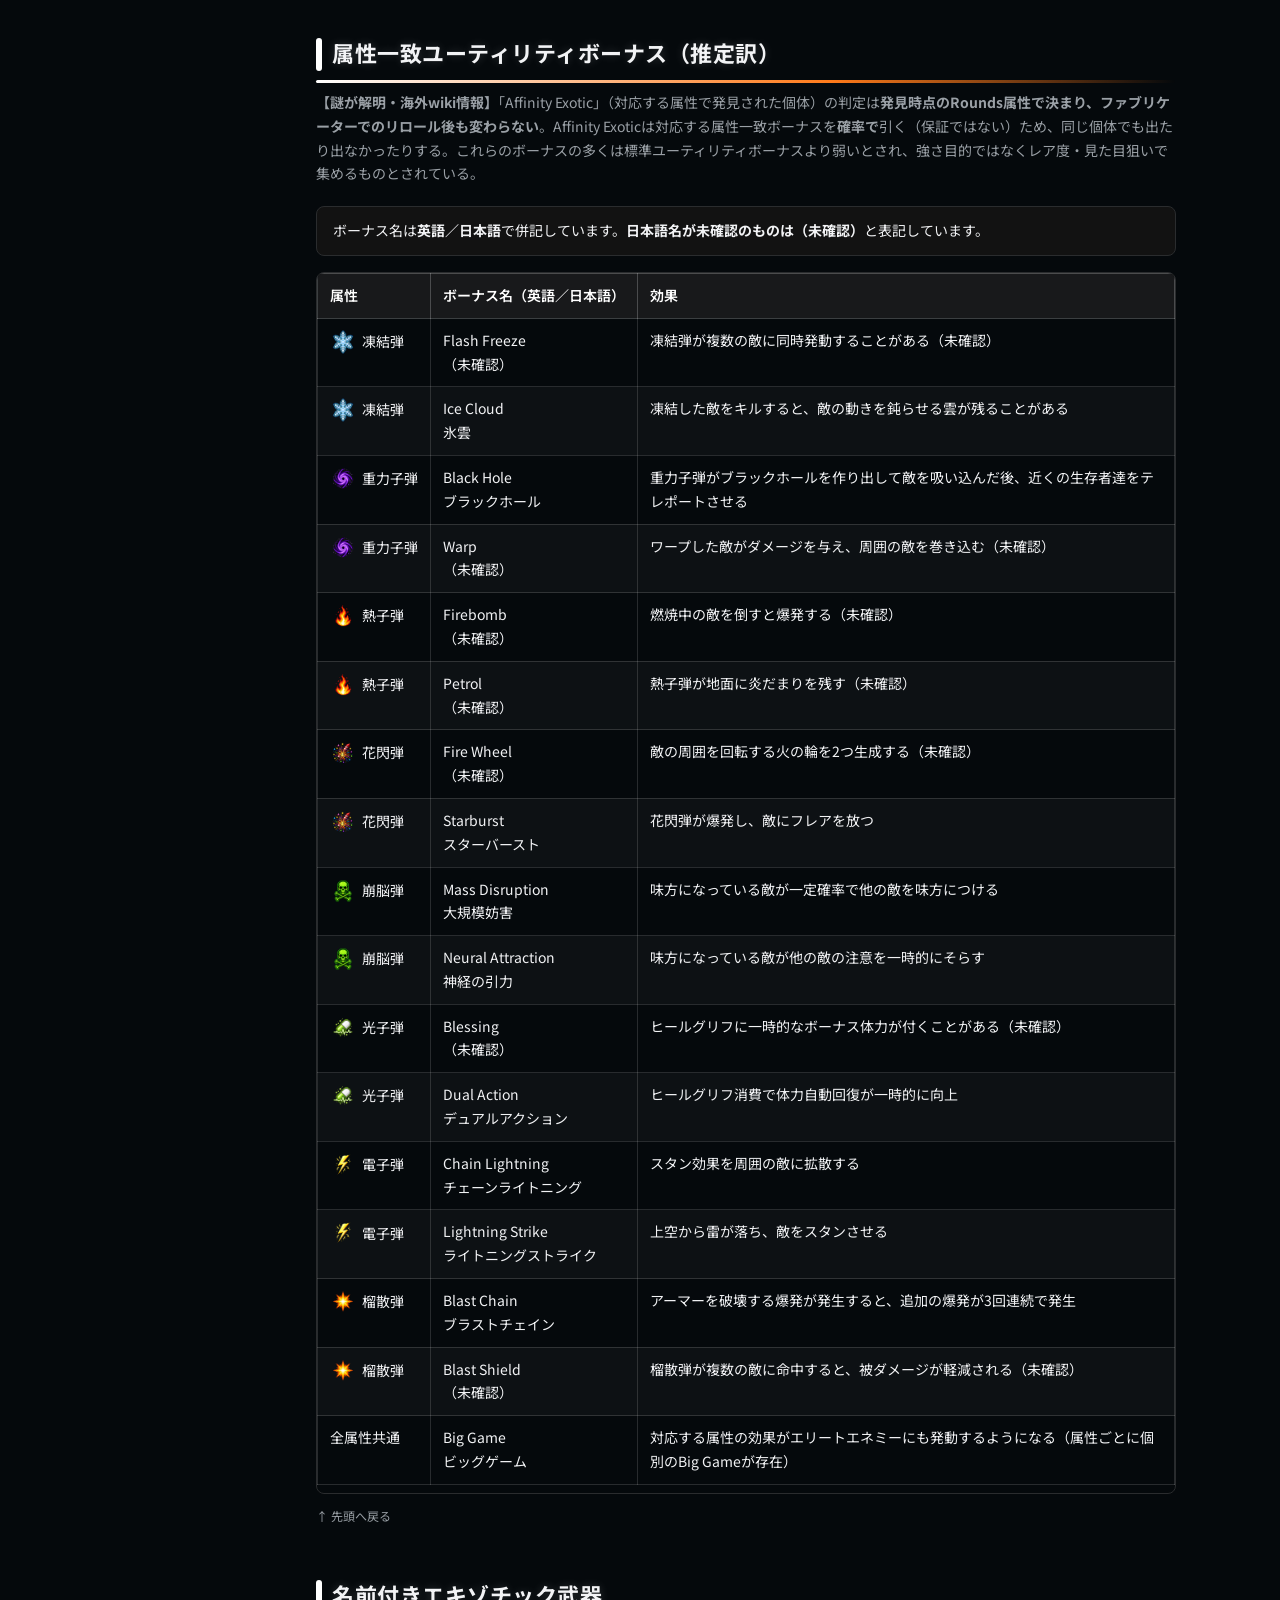
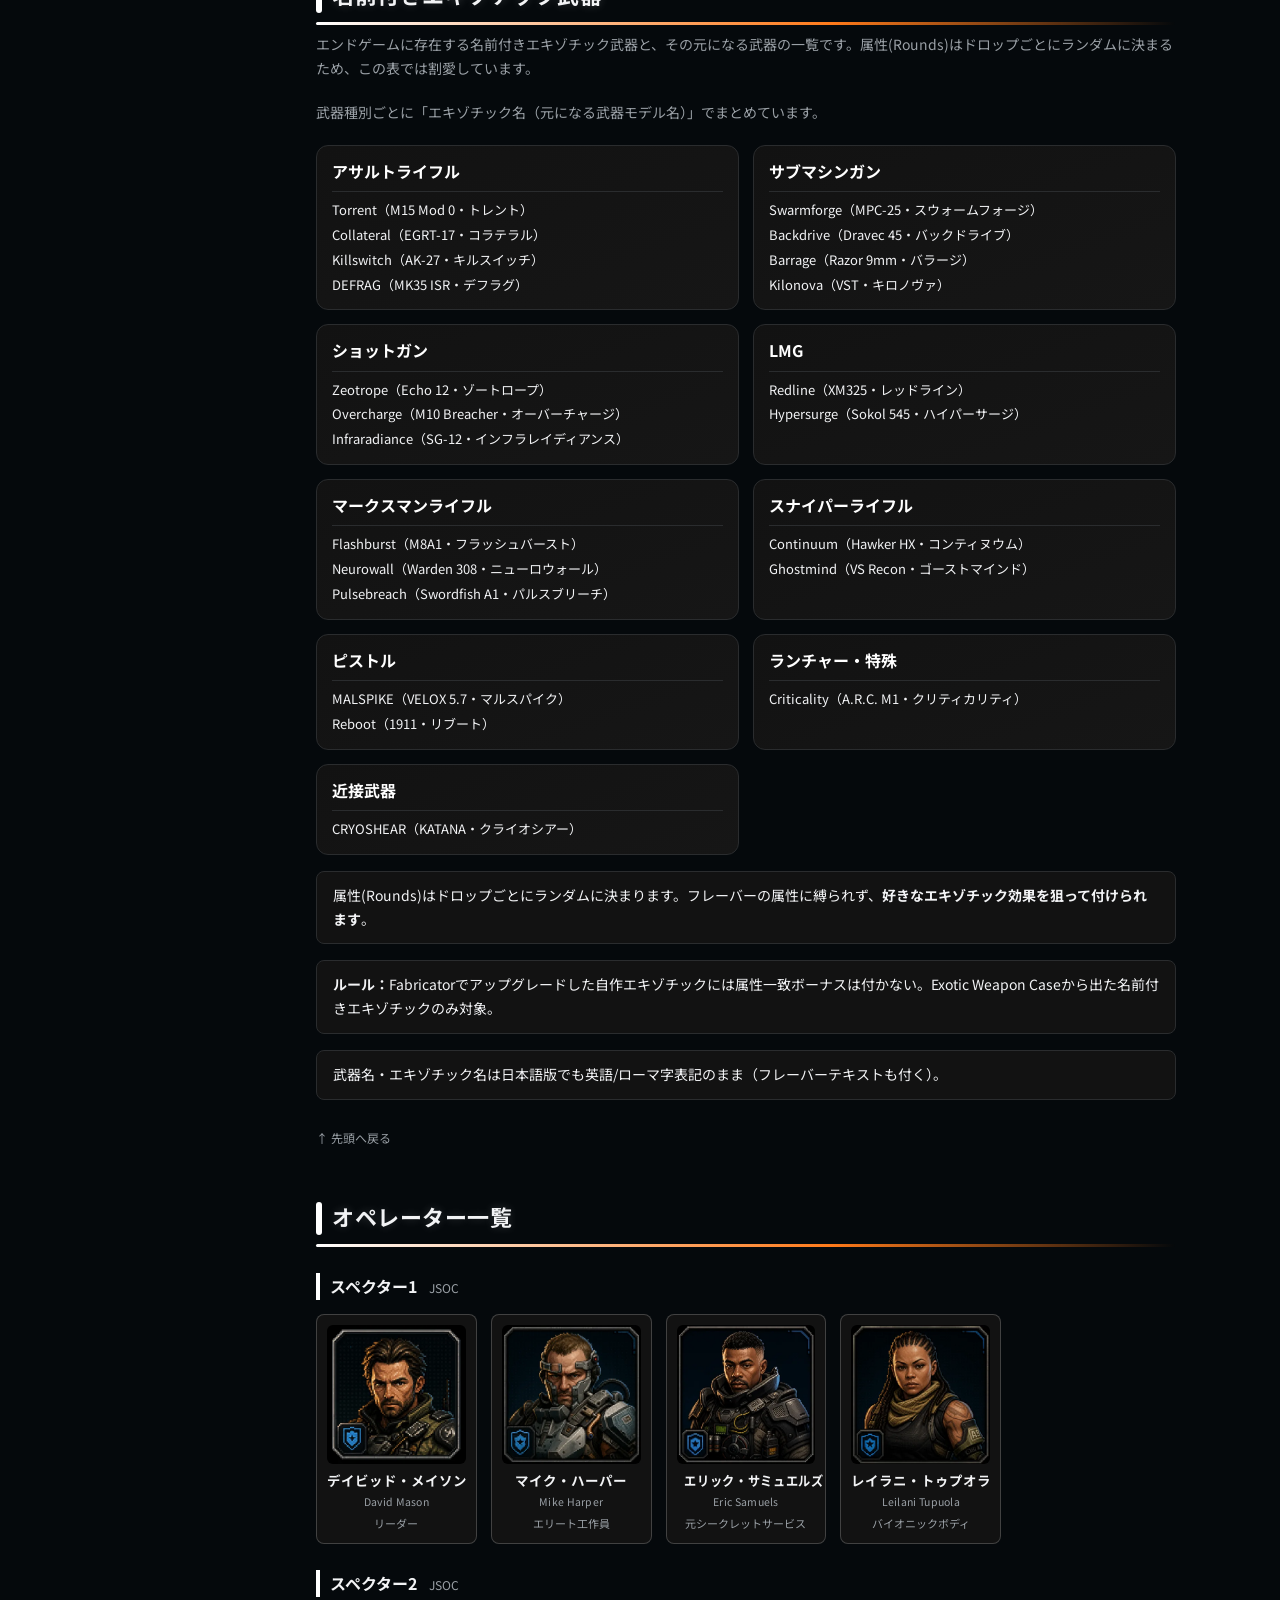
==== commit f8917cad: "Add files via upload" ====
--- a/index.html
+++ b/index.html
@@ -1286,18 +1286,9 @@
     初めての方は、目次の<a href="#start-guide" style="color:var(--hud);font-weight:700;">「はじめての人へ」</a>からどうぞ。
   </p>
 
-  <div class="newbox">
-    <span class="new-tag">NEW · シーズン5</span>
-    <h4>シーズン5で追加された新要素（2026/07/23〜）</h4>
-    <p><span class="term">バーンラン（Burn Run）</span>＝新アサインメント。爆弾を積んだ車で、炎に包まれたアーチのコースを制限時間内に走り抜けるタイムアタック。道中の<span class="term">Fear系の敵・オブジェクト</span>を轢くと時間が延長され、修理レンチやスピードブーストで車を維持しながらゴールを目指します。</p>
-    <p><span class="term">エキゾチックアビリティブースト</span>＝メジャー／マイナーアビリティを強化する新システム。クールダウン短縮・追加弾薬・追加ダメージ属性などが付与されます。アイテムケースから入手でき、主に<span class="term">バーンラン</span>で出やすい（Tacマップの報酬一覧で確認可）。各アビリティに2種のブーストがあり、ワイプするかアビリティを付け替えるまで維持されます。</p>
-    <p style="font-size:13px;color:var(--color-text-muted);margin-bottom:0;">※シーズン5ではエンドゲーム無料開放が継続。シーズン6以降はBO7所有者限定になる予定（公式パッチノート）。シーズン5では新しい「グリッチ」の追加はありません。</p>
-  </div>
-
   <nav class="toc" aria-label="目次">
     <h2>目次</h2>
 
-    <a href="#burn-run" class="toc-pickup"><span class="pk-badge">NEW · シーズン5</span>バーンラン攻略</a>
     <a href="#comms-coords" class="toc-pickup">チャット操作＆座標の読み方</a>
 
     <div class="quickstart" id="start-guide" style="scroll-margin-top:64px;">
